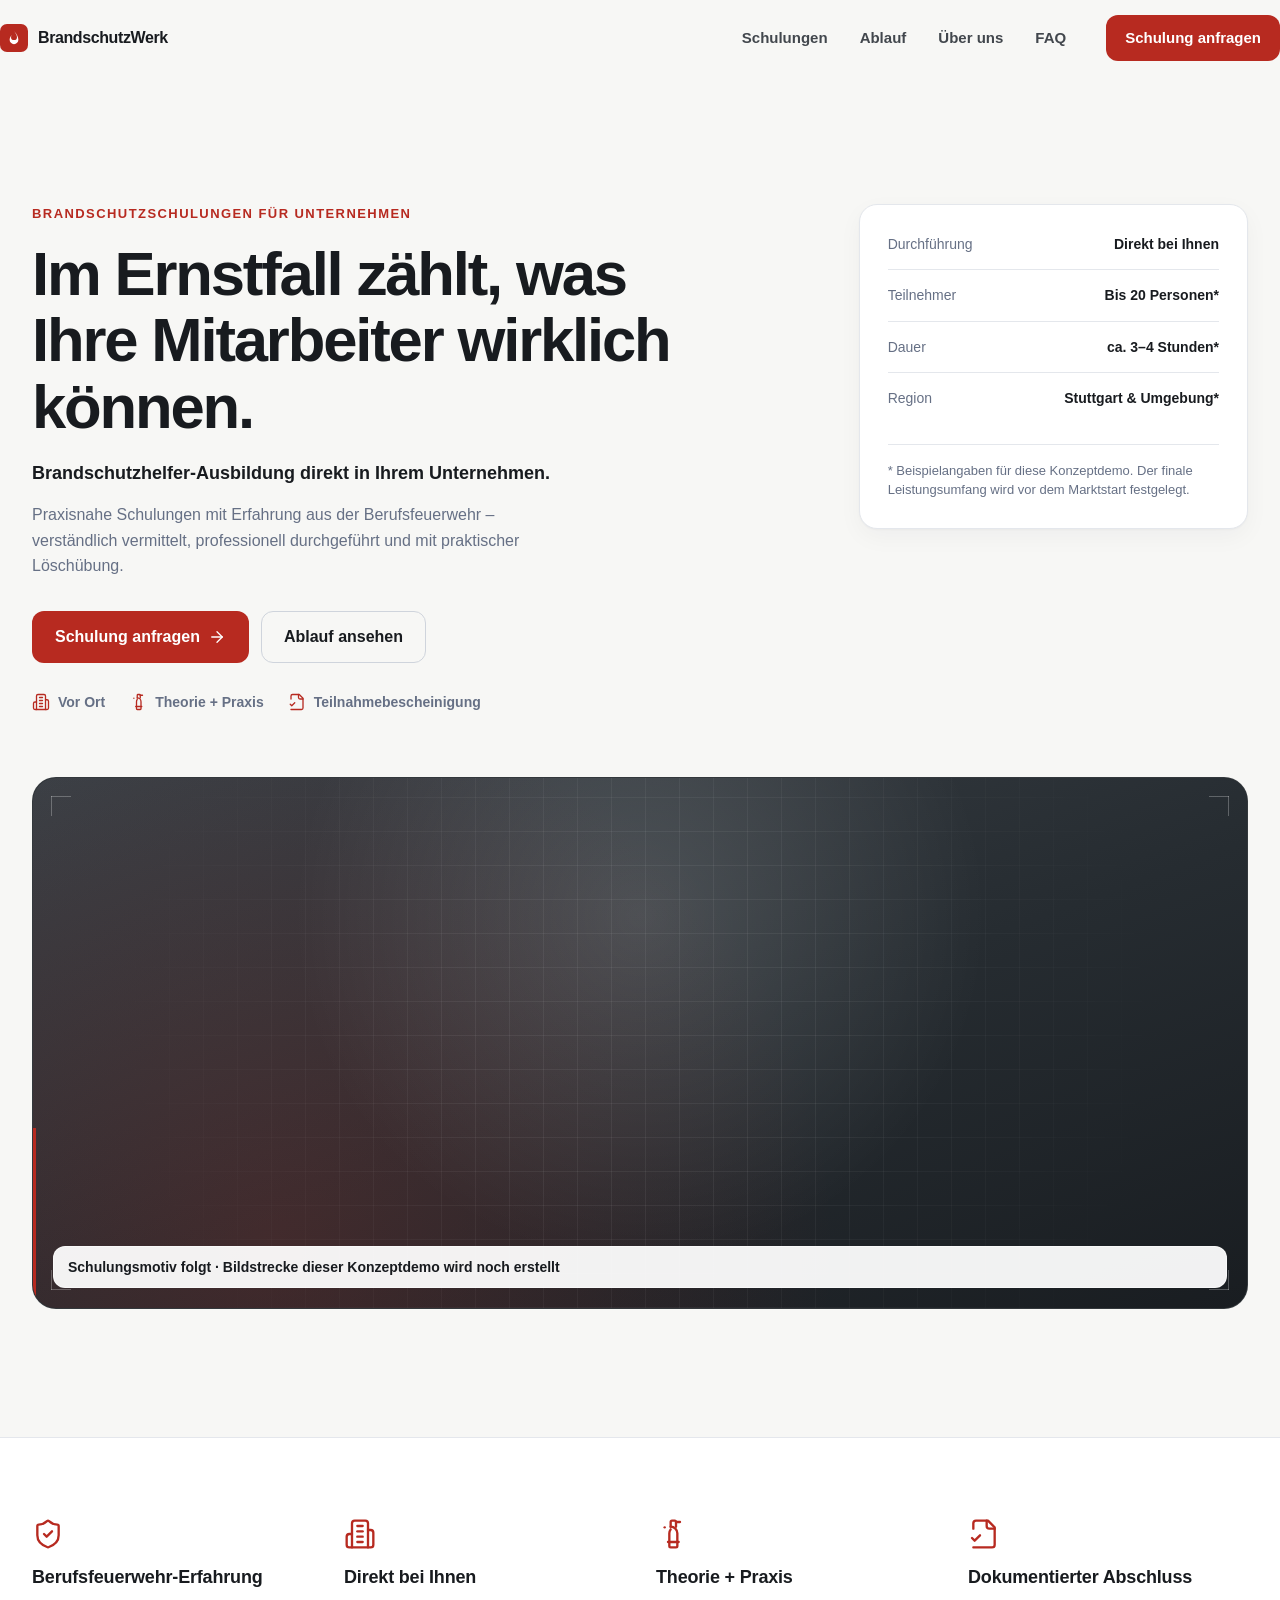
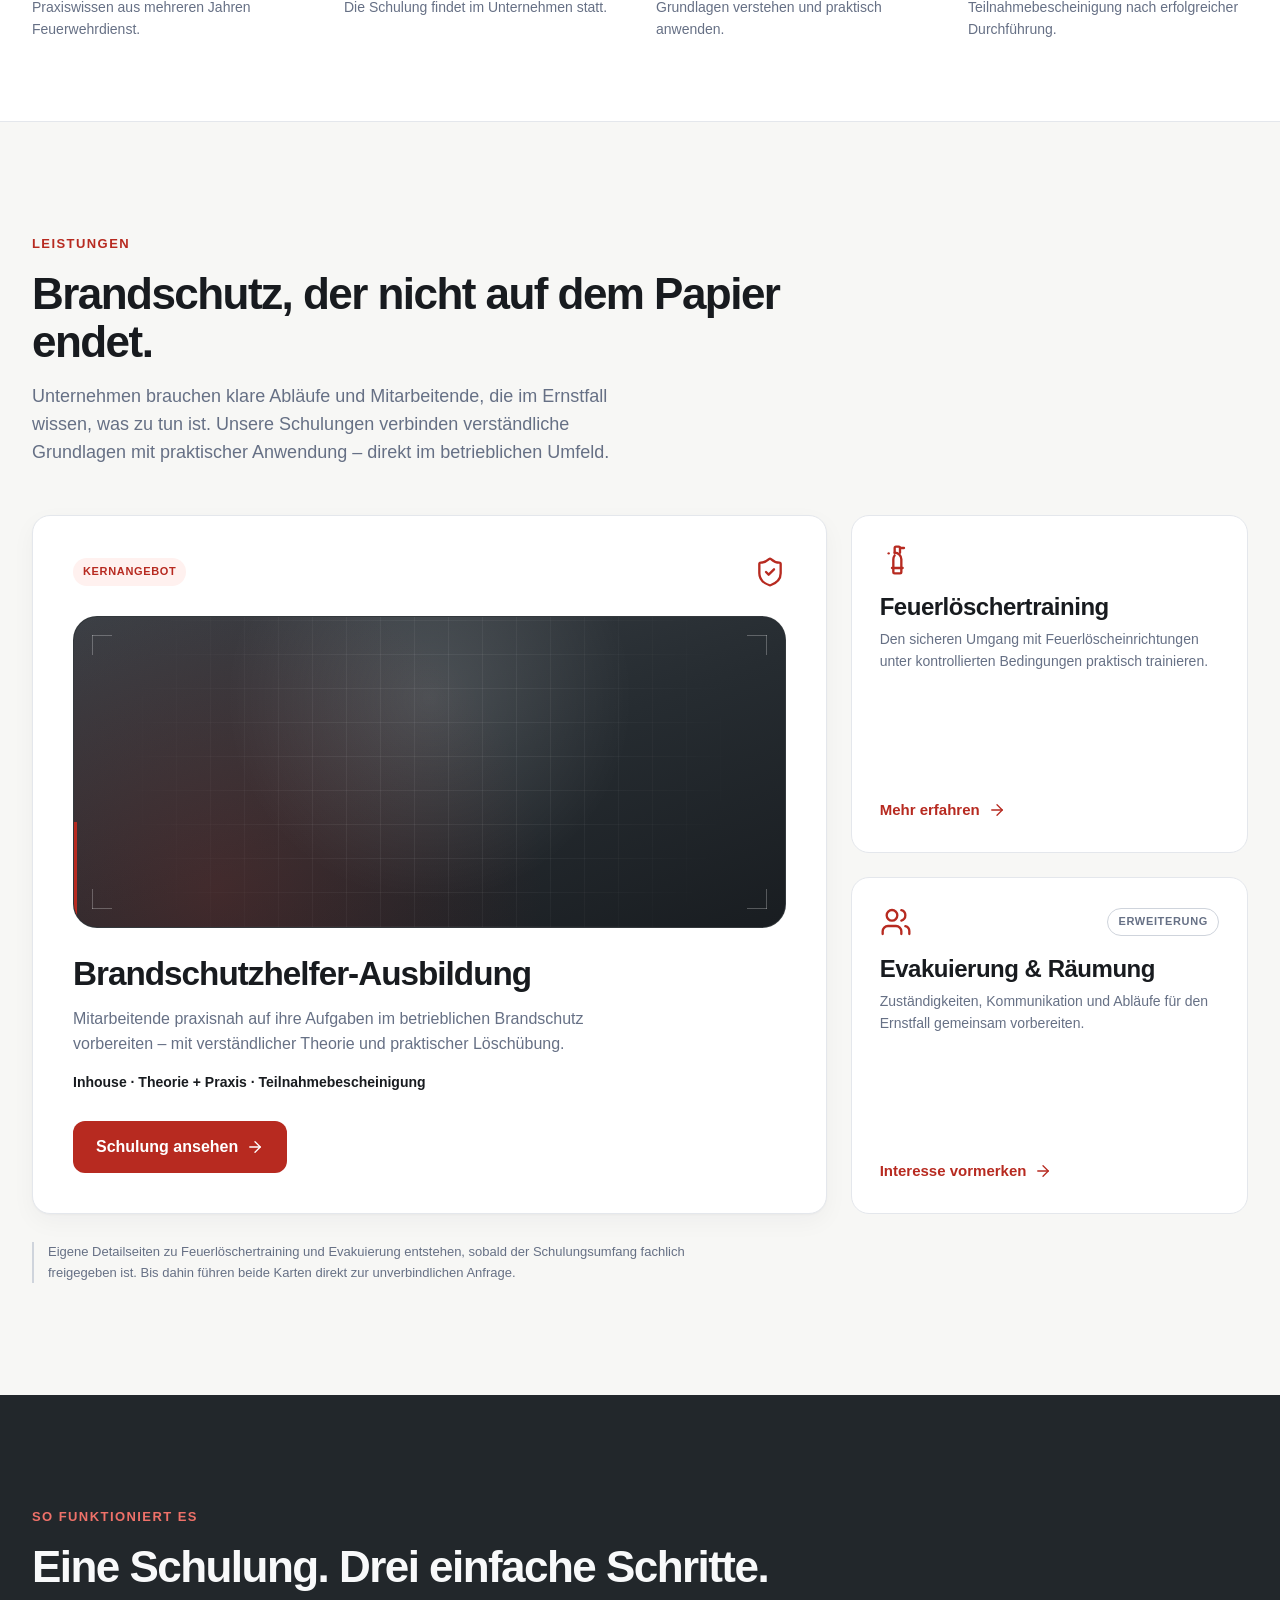
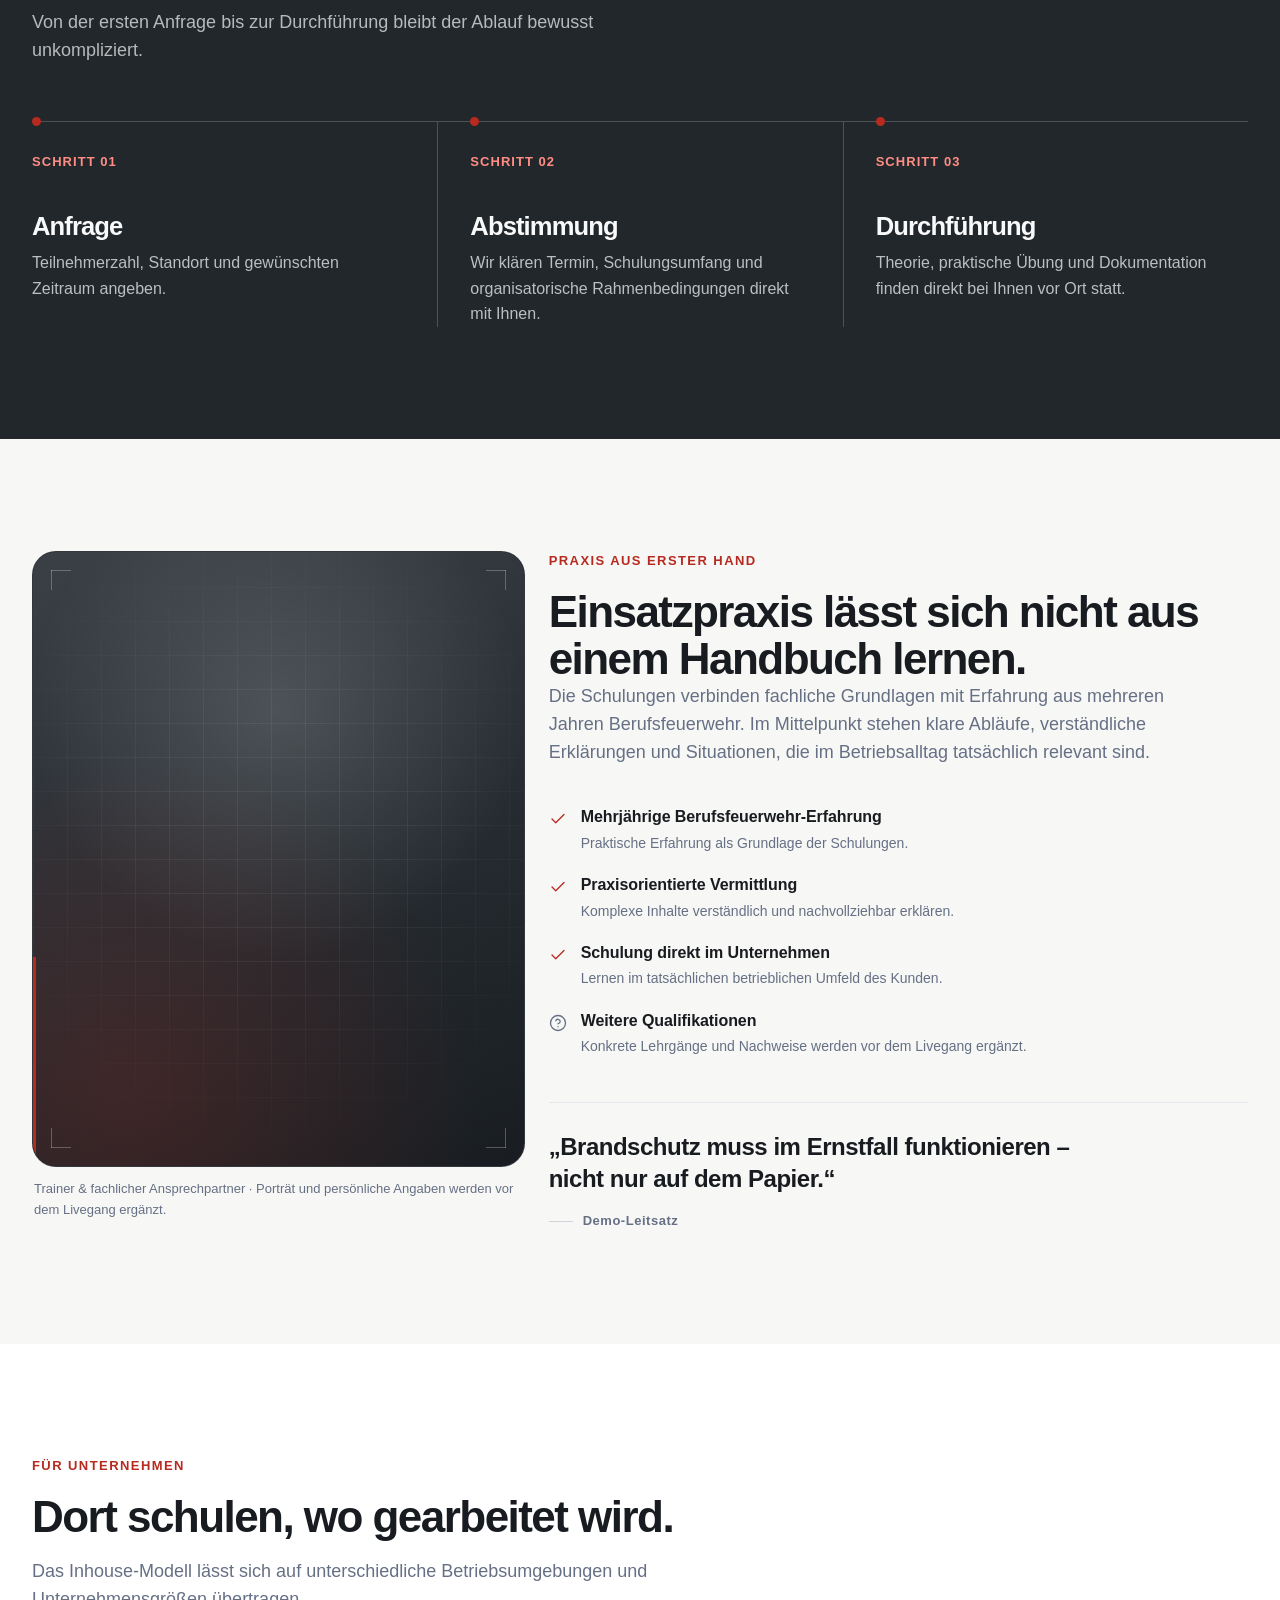
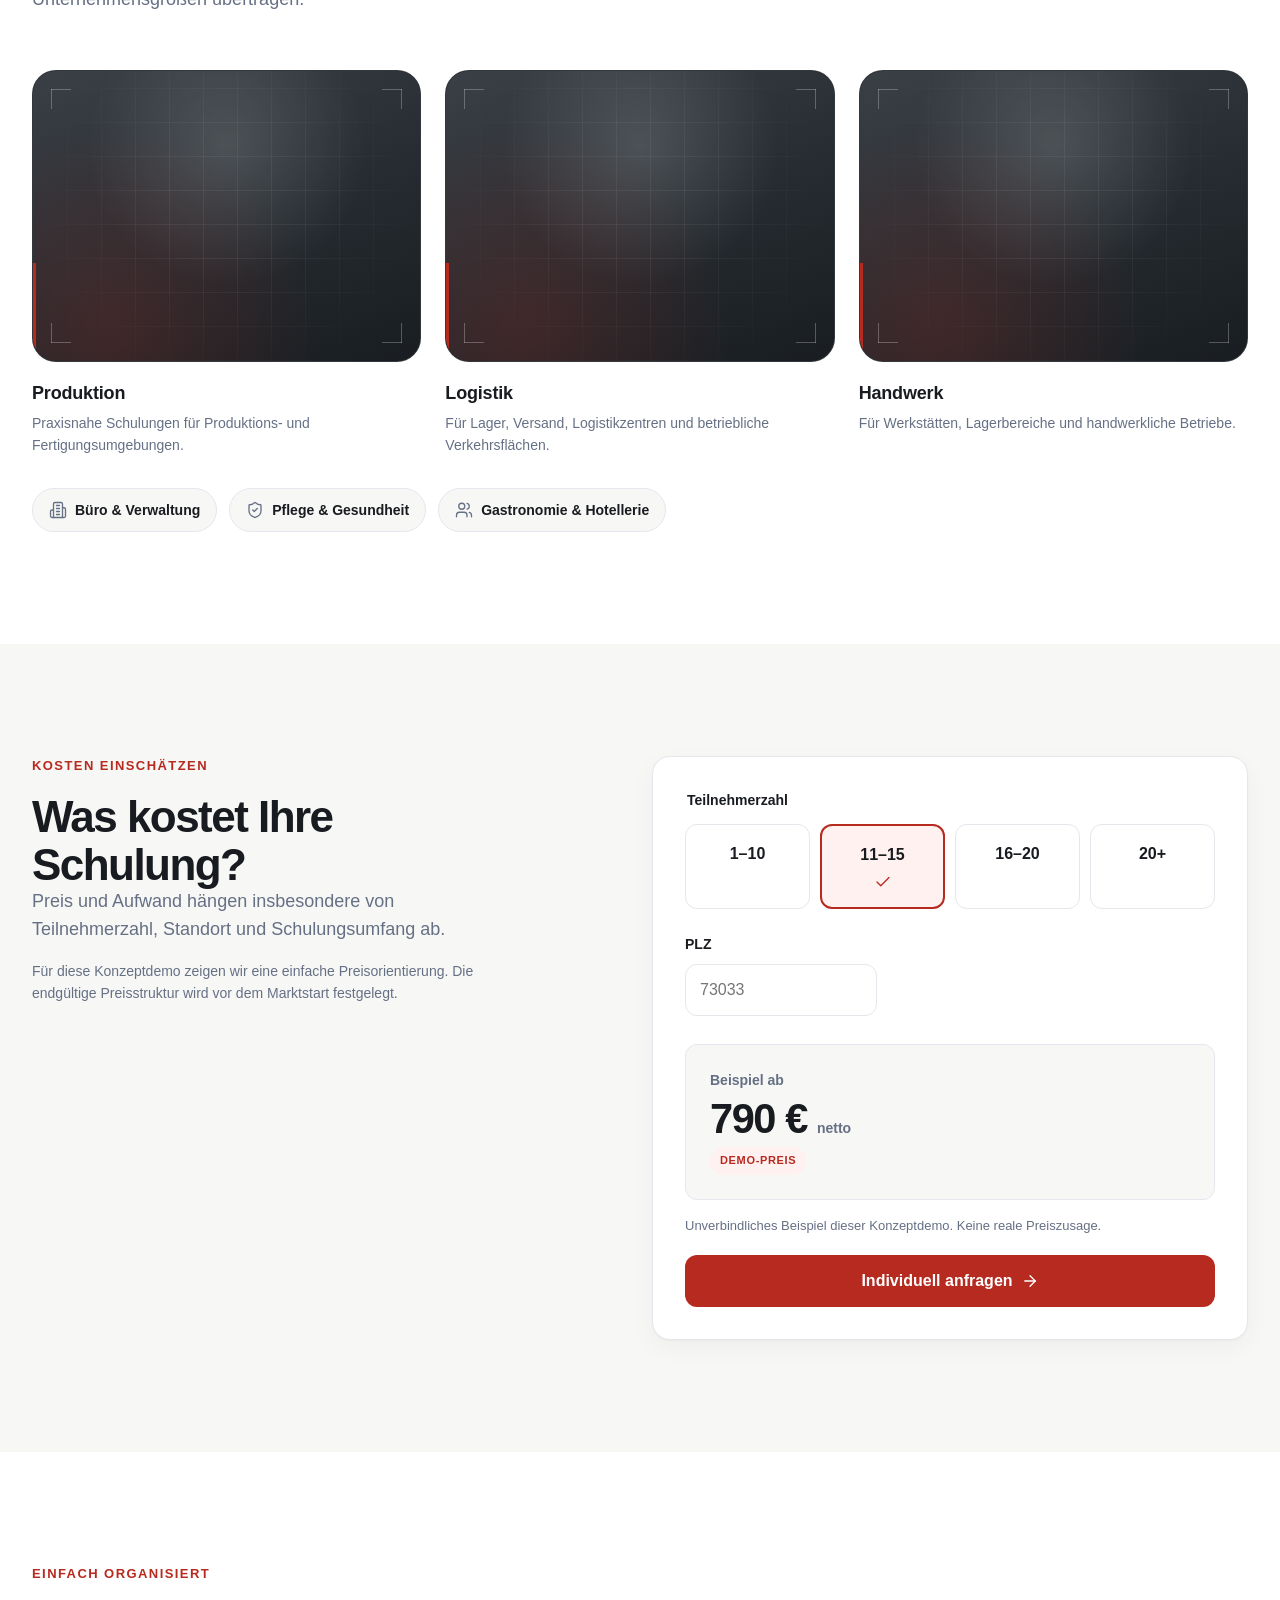
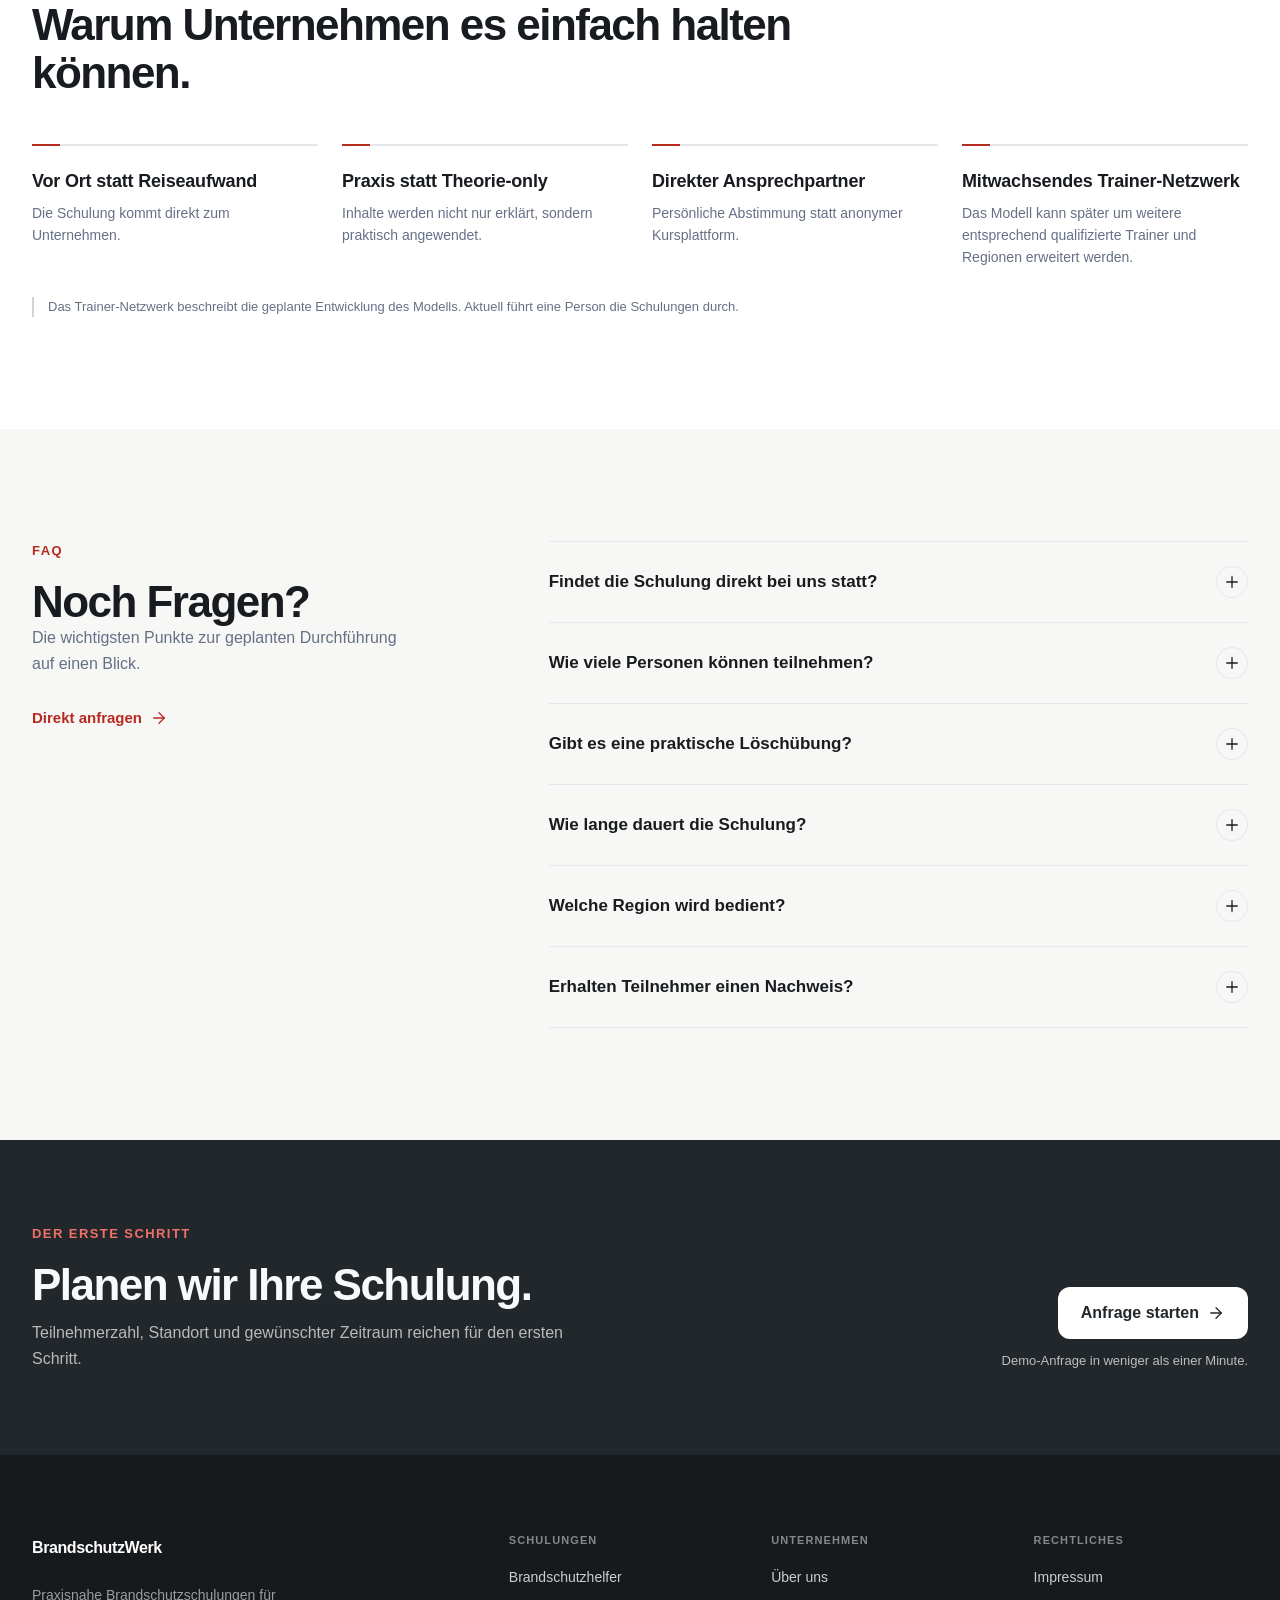
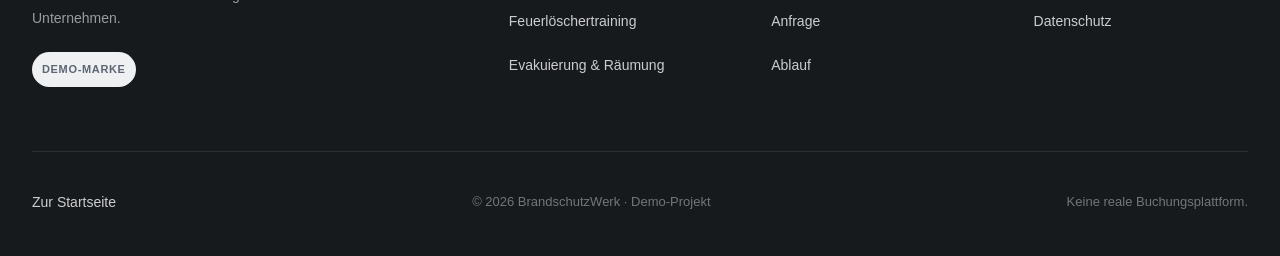
==== index.html @ 1ae9d1f4 "publish BrandschutzWerk demo preview (generated artefact)" ====
<!doctype html>
<html lang="de">
<head>
  <meta charset="utf-8">
  <meta name="viewport" content="width=device-width, initial-scale=1">
  <meta name="robots" content="noindex,nofollow">
  <title>BrandschutzWerk | Brandschutzschulungen für Unternehmen</title>
  <meta name="description" content="Praxisnahe Brandschutzhelfer-Ausbildung und Feuerlöschertraining direkt in Ihrem Unternehmen. Verständlich vermittelt, praktisch durchgeführt und unkompliziert angefragt.">
  <link rel="canonical" href="./">
  <meta property="og:title" content="BrandschutzWerk | Brandschutzschulungen für Unternehmen">
  <meta property="og:description" content="Praxisnahe Brandschutzhelfer-Ausbildung und Feuerlöschertraining direkt in Ihrem Unternehmen. Verständlich vermittelt, praktisch durchgeführt und unkompliziert angefragt.">
  <meta property="og:type" content="website">
  <meta property="og:locale" content="de_DE">
  <link rel="icon" href="./assets/brand/favicon.svg" type="image/svg+xml">
  <link rel="stylesheet" href="./css/foundation/tokens.css">
  <link rel="stylesheet" href="./css/foundation/reset.css">
  <link rel="stylesheet" href="./css/foundation/typography.css">
  <link rel="stylesheet" href="./css/foundation/layout.css">
  <link rel="stylesheet" href="./css/foundation/utilities.css">
  <link rel="stylesheet" href="./css/foundation/motion.css">
  <link rel="stylesheet" href="./css/components/icon.css">
  <link rel="stylesheet" href="./css/components/button.css">
  <link rel="stylesheet" href="./css/components/header.css">
  <link rel="stylesheet" href="./css/components/footer.css">
  <link rel="stylesheet" href="./css/components/badge.css">
  <link rel="stylesheet" href="./css/components/accordion.css">
  <link rel="stylesheet" href="./css/components/asset-frame.css">
  <link rel="stylesheet" href="./css/components/status-note.css">
  <link rel="stylesheet" href="./css/components/form-field.css">
  <link rel="stylesheet" href="./css/components/mobile-sticky-cta.css">
  <link rel="stylesheet" href="./css/components/demo-mode.css">
  <link rel="stylesheet" href="./css/patterns/section-heading.css">
  <link rel="stylesheet" href="./css/patterns/split-layout.css">
  <link rel="stylesheet" href="./css/patterns/micro-trust.css">
  <link rel="stylesheet" href="./css/patterns/timeline.css">
  <link rel="stylesheet" href="./css/patterns/final-cta.css">
  <link rel="stylesheet" href="./css/pages/home.css">
</head>
<body class="page-shell" data-page="PAGE_HOME">
<svg xmlns="http://www.w3.org/2000/svg" style="display:none" aria-hidden="true">
<symbol id="icon-arrow-right" viewBox="0 0 24 24"><path d="M5 12h14"/><path d="m12 5 7 7-7 7"/></symbol>
<symbol id="icon-check" viewBox="0 0 24 24"><path d="M20 6 9 17l-5-5"/></symbol>
<symbol id="icon-lock" viewBox="0 0 24 24"><rect width="18" height="11" x="3" y="11" rx="2"/><path d="M7 11V7a5 5 0 0 1 10 0v4"/></symbol>
<symbol id="icon-shield-check" viewBox="0 0 24 24"><path d="M20 13c0 5-3.5 7.5-7.66 8.95a1 1 0 0 1-.67-.01C7.5 20.5 4 18 4 13V6a1 1 0 0 1 1-1c2 0 4.5-1.2 6.24-2.72a1.17 1.17 0 0 1 1.52 0C14.51 3.81 17 5 19 5a1 1 0 0 1 1 1z"/><path d="m9 12 2 2 4-4"/></symbol>
<symbol id="icon-building-2" viewBox="0 0 24 24"><path d="M6 22V4a2 2 0 0 1 2-2h8a2 2 0 0 1 2 2v18Z"/><path d="M6 12H4a2 2 0 0 0-2 2v6a2 2 0 0 0 2 2h2"/><path d="M18 9h2a2 2 0 0 1 2 2v9a2 2 0 0 1-2 2h-2"/><path d="M10 6h4"/><path d="M10 10h4"/><path d="M10 14h4"/><path d="M10 18h4"/></symbol>
<symbol id="icon-users" viewBox="0 0 24 24"><path d="M16 21v-2a4 4 0 0 0-4-4H6a4 4 0 0 0-4 4v2"/><circle cx="9" cy="7" r="4"/><path d="M22 21v-2a4 4 0 0 0-3-3.87"/><path d="M16 3.13a4 4 0 0 1 0 7.75"/></symbol>
<symbol id="icon-file-check-2" viewBox="0 0 24 24"><path d="M4 22h14a2 2 0 0 0 2-2V7l-5-5H6a2 2 0 0 0-2 2v4"/><path d="M14 2v4a2 2 0 0 0 2 2h4"/><path d="m3 15 2 2 4-4"/></symbol>
<symbol id="icon-calendar" viewBox="0 0 24 24"><path d="M8 2v4"/><path d="M16 2v4"/><rect width="18" height="18" x="3" y="4" rx="2"/><path d="M3 10h18"/></symbol>
<symbol id="icon-map-pin" viewBox="0 0 24 24"><path d="M20 10c0 6-8 12-8 12s-8-6-8-12a8 8 0 0 1 16 0"/><circle cx="12" cy="10" r="3"/></symbol>
<symbol id="icon-circle-help" viewBox="0 0 24 24"><circle cx="12" cy="12" r="10"/><path d="M9.09 9a3 3 0 0 1 5.83 1c0 2-3 3-3 3"/><path d="M12 17h.01"/></symbol>
<symbol id="icon-fire-extinguisher" viewBox="0 0 24 24"><path d="M15 6.5V3a1 1 0 0 0-1-1h-2a1 1 0 0 0-1 1v3.5"/><path d="M9 18h8"/><path d="M18 3h-3"/><path d="M11 6.5a5 5 0 0 1 5 5V21a1 1 0 0 1-1 1h-4a1 1 0 0 1-1-1v-9.5a5 5 0 0 1 1-3"/><path d="M6.5 7h.01"/></symbol>
<symbol id="icon-plus" viewBox="0 0 24 24"><path d="M5 12h14"/><path d="M12 5v14"/></symbol>
</svg>
  <a class="skip-link" href="#main-content">Direkt zum Inhalt</a>

  <header class="site-header" data-component="SiteHeader" data-section-id="HOME_00_HEADER">
    <div class="container site-header__inner">
      <a class="site-header__brand" href="./" aria-label="BrandschutzWerk Startseite" aria-current="page">
        <img src="./assets/brand/brand-mark.svg" alt="" width="28" height="28">
        <span data-demo="brand-name">BrandschutzWerk</span>
      </a>
      <nav class="site-header__nav" aria-label="Hauptnavigation">
        <ul class="site-header__links">
          <li><a href="./brandschutzhelfer/">Schulungen</a></li>
          <li><a href="#ablauf">Ablauf</a></li>
          <li><a href="./ueber-uns/">Über uns</a></li>
          <li><a href="#faq">FAQ</a></li>
        </ul>
        <a class="btn btn--primary site-header__cta" href="./anfrage/">Schulung anfragen</a>
      </nav>
      <button class="menu-toggle" type="button" aria-expanded="false" aria-controls="mobile-nav" aria-label="Menü öffnen" data-menu-toggle>
        <svg class="icon" aria-hidden="true"><use href="#icon-plus"></use></svg>
      </button>
    </div>
  </header>

  <nav class="mobile-navigation" id="mobile-nav" aria-label="Mobile Navigation" aria-hidden="true" data-component="MobileNavigation">
    <div class="container mobile-navigation__inner">
    <a href="./brandschutzhelfer/">Schulungen<svg class="icon icon--sm" aria-hidden="true"><use href="#icon-arrow-right"></use></svg></a>
    <a href="#ablauf">Ablauf<svg class="icon icon--sm" aria-hidden="true"><use href="#icon-arrow-right"></use></svg></a>
    <a href="./ueber-uns/">Über uns<svg class="icon icon--sm" aria-hidden="true"><use href="#icon-arrow-right"></use></svg></a>
    <a href="#faq">FAQ<svg class="icon icon--sm" aria-hidden="true"><use href="#icon-arrow-right"></use></svg></a>
      <a class="btn btn--primary mobile-navigation__cta" href="./anfrage/">Schulung anfragen</a>
    </div>
  </nav>

  <main id="main-content">

    <!-- HOME_01_HERO -->
    <section class="section section--large surface-editorial home-hero" data-section-id="HOME_01_HERO" data-component="HomeHero">
      <div class="container">
        <div class="grid-12 home-hero__grid">
          <div class="home-hero__copy reveal">
            <p class="eyebrow">BRANDSCHUTZSCHULUNGEN FÜR UNTERNEHMEN</p>
            <h1>Im Ernstfall zählt, was Ihre Mitarbeiter wirklich können.</h1>
            <p class="lead home-hero__supporting">Brandschutzhelfer-Ausbildung direkt in Ihrem Unternehmen.</p>
            <p class="home-hero__body" data-status="FACHLICHE_FREIGABE_REQUIRED">Praxisnahe Schulungen mit Erfahrung aus der Berufsfeuerwehr – verständlich vermittelt, professionell durchgeführt und mit praktischer Löschübung.</p>
            <div class="home-hero__actions">
              <a class="btn btn--primary" href="./anfrage/">Schulung anfragen<svg class="icon btn__arrow" aria-hidden="true"><use href="#icon-arrow-right"></use></svg></a>
              <a class="btn btn--secondary" href="#ablauf">Ablauf ansehen</a>
            </div>
            <ul class="micro-trust">
              <li><svg class="icon icon--sm" aria-hidden="true"><use href="#icon-building-2"></use></svg>Vor Ort</li>
              <li><svg class="icon icon--sm" aria-hidden="true"><use href="#icon-fire-extinguisher"></use></svg>Theorie + Praxis</li>
              <li data-status="FACHLICHE_FREIGABE_REQUIRED"><svg class="icon icon--sm" aria-hidden="true"><use href="#icon-file-check-2"></use></svg>Teilnahmebescheinigung</li>
            </ul>
          </div>

          <aside class="home-fact-panel reveal" data-delay="1" data-component="HeroFactPanel" aria-labelledby="fact-panel-title">
            <h2 class="sr-only" id="fact-panel-title">Eckdaten der Demo-Schulung</h2>
            <dl class="home-fact-panel__list">
              <div class="home-fact-panel__row" data-status="CONFIRMED">
                <dt>Durchführung</dt>
                <dd>Direkt bei Ihnen</dd>
              </div>
              <div class="home-fact-panel__row" data-demo="participant-limit" data-status="DEMO_DATA">
                <dt>Teilnehmer</dt>
                <dd>Bis 20 Personen*</dd>
              </div>
              <div class="home-fact-panel__row" data-demo="training-duration" data-status="DEMO_DATA">
                <dt>Dauer</dt>
                <dd>ca. 3–4 Stunden*</dd>
              </div>
              <div class="home-fact-panel__row" data-demo="service-region" data-status="DEMO_DATA">
                <dt>Region</dt>
                <dd>Stuttgart &amp; Umgebung*</dd>
              </div>
            </dl>
            <p class="home-fact-panel__footnote">* Beispielangaben für diese Konzeptdemo. Der finale Leistungsumfang wird vor dem Marktstart festgelegt.</p>
          </aside>
        </div>

        <figure class="asset-frame asset-frame--16x7 home-hero__media reveal-image" data-delay="2" data-component="HeroImage" data-asset-id="ASSET_PHOTO_01_HERO_TRAINING" data-status="ASSET_PENDING">
          <div class="asset-frame__stage">
            <div class="asset-placeholder" role="img" aria-label="Bildfläche für eine Brandschutzhelfer-Schulung im Unternehmen. Das Bild wird für diese Konzeptdemo noch erstellt.">
              <span class="asset-placeholder__glow"></span>
              <span class="asset-placeholder__grid"></span>
              <span class="asset-placeholder__frame"></span>
              <span class="asset-placeholder__rail"></span>
            </div>
            <p class="asset-frame__label">Schulungsmotiv folgt · Bildstrecke dieser Konzeptdemo wird noch erstellt</p>
          </div>
        </figure>
      </div>
    </section>

    <!-- HOME_02_CREDIBILITY_STRIP -->
    <section class="section section--compact surface-functional home-credibility" data-section-id="HOME_02_CREDIBILITY_STRIP" data-component="CredibilityStrip" aria-labelledby="credibility-title">
      <div class="container">
        <h2 class="sr-only" id="credibility-title">Worauf die Schulungen aufbauen</h2>
        <ul class="home-credibility__grid">
          <li class="home-credibility__item reveal" data-component="CredibilityItem" data-credibility-id="CREDIBILITY_FIRE_SERVICE">
            <svg class="icon icon--feature" aria-hidden="true"><use href="#icon-shield-check"></use></svg>
            <h3>Berufsfeuerwehr-Erfahrung</h3>
            <p>Praxiswissen aus mehreren Jahren Feuerwehrdienst.</p>
          </li>
          <li class="home-credibility__item reveal" data-delay="1" data-component="CredibilityItem" data-credibility-id="CREDIBILITY_INHOUSE">
            <svg class="icon icon--feature" aria-hidden="true"><use href="#icon-building-2"></use></svg>
            <h3>Direkt bei Ihnen</h3>
            <p>Die Schulung findet im Unternehmen statt.</p>
          </li>
          <li class="home-credibility__item reveal" data-delay="2" data-component="CredibilityItem" data-credibility-id="CREDIBILITY_PRACTICAL">
            <svg class="icon icon--feature" aria-hidden="true"><use href="#icon-fire-extinguisher"></use></svg>
            <h3>Theorie + Praxis</h3>
            <p>Grundlagen verstehen und praktisch anwenden.</p>
          </li>
          <li class="home-credibility__item reveal" data-delay="3" data-component="CredibilityItem" data-credibility-id="CREDIBILITY_DOCUMENTATION" data-status="FACHLICHE_FREIGABE_REQUIRED">
            <svg class="icon icon--feature" aria-hidden="true"><use href="#icon-file-check-2"></use></svg>
            <h3>Dokumentierter Abschluss</h3>
            <p>Teilnahmebescheinigung nach erfolgreicher Durchführung.</p>
          </li>
        </ul>
      </div>
    </section>

    <!-- HOME_03_SERVICE_INTRO -->
    <section class="section surface-editorial home-service-intro" id="leistungen" data-section-id="HOME_03_SERVICE_INTRO" data-component="ServiceIntro">
      <div class="container">
        <div class="section-heading reveal">
          <p class="eyebrow">LEISTUNGEN</p>
          <h2>Brandschutz, der nicht auf dem Papier endet.</h2>
          <p class="lead">Unternehmen brauchen klare Abläufe und Mitarbeitende, die im Ernstfall wissen, was zu tun ist. Unsere Schulungen verbinden verständliche Grundlagen mit praktischer Anwendung – direkt im betrieblichen Umfeld.</p>
        </div>
      </div>
    </section>

    <!-- HOME_04_SERVICE_BENTO -->
    <section class="surface-editorial home-bento" data-section-id="HOME_04_SERVICE_BENTO" data-component="ServiceBento" aria-labelledby="bento-title">
      <div class="container">
        <h2 class="sr-only" id="bento-title">Leistungen im Überblick</h2>
        <div class="home-bento__grid">

          <article class="home-bento__primary reveal" data-component="ServiceCard" data-service-id="brandschutzhelfer" data-status="FACHLICHE_FREIGABE_REQUIRED">
            <div class="home-bento__primary-head">
              <span class="badge">KERNANGEBOT</span>
              <svg class="icon icon--feature" aria-hidden="true"><use href="#icon-shield-check"></use></svg>
            </div>
            <figure class="asset-frame asset-frame--16x7 home-bento__media reveal-image" data-asset-id="ASSET_PHOTO_03_EXTINGUISHER_DETAIL" data-status="ASSET_PENDING">
              <div class="asset-frame__stage">
                <div class="asset-placeholder" role="img" aria-label="Bildfläche für eine Feuerlöscher-Detailaufnahme. Das Bild wird für diese Konzeptdemo noch erstellt.">
                  <span class="asset-placeholder__glow"></span>
                  <span class="asset-placeholder__grid"></span>
                  <span class="asset-placeholder__frame"></span>
                  <span class="asset-placeholder__rail"></span>
                </div>
              </div>
            </figure>
            <h3>Brandschutzhelfer-Ausbildung</h3>
            <p>Mitarbeitende praxisnah auf ihre Aufgaben im betrieblichen Brandschutz vorbereiten – mit verständlicher Theorie und praktischer Löschübung.</p>
            <p class="home-bento__meta">Inhouse · Theorie + Praxis · Teilnahmebescheinigung</p>
            <a class="btn btn--primary home-bento__cta" href="./brandschutzhelfer/">Schulung ansehen<svg class="icon btn__arrow" aria-hidden="true"><use href="#icon-arrow-right"></use></svg></a>
          </article>

          <div class="home-bento__secondary">
            <article class="home-bento__card reveal" data-delay="1" data-component="ServiceCard" data-service-id="extinguisher" data-status="FACHLICHE_FREIGABE_REQUIRED">
              <svg class="icon icon--feature" aria-hidden="true"><use href="#icon-fire-extinguisher"></use></svg>
              <h3>Feuerlöschertraining</h3>
              <p>Den sicheren Umgang mit Feuerlöscheinrichtungen unter kontrollierten Bedingungen praktisch trainieren.</p>
              <a class="link-cta" href="./anfrage/">Mehr erfahren<svg class="icon btn__arrow" aria-hidden="true"><use href="#icon-arrow-right"></use></svg></a>
            </article>

            <article class="home-bento__card reveal" data-delay="2" data-component="ServiceCard" data-service-id="evacuation" data-status="FACHLICHE_FREIGABE_REQUIRED">
              <div class="home-bento__card-head">
                <svg class="icon icon--feature" aria-hidden="true"><use href="#icon-users"></use></svg>
                <span class="badge badge--outline">ERWEITERUNG</span>
              </div>
              <h3>Evakuierung &amp; Räumung</h3>
              <p>Zuständigkeiten, Kommunikation und Abläufe für den Ernstfall gemeinsam vorbereiten.</p>
              <a class="link-cta" href="./anfrage/">Interesse vormerken<svg class="icon btn__arrow" aria-hidden="true"><use href="#icon-arrow-right"></use></svg></a>
            </article>
          </div>

        </div>
        <p class="status-note">Eigene Detailseiten zu Feuerlöschertraining und Evakuierung entstehen, sobald der Schulungsumfang fachlich freigegeben ist. Bis dahin führen beide Karten direkt zur unverbindlichen Anfrage.</p>
      </div>
    </section>

    <!-- HOME_05_PROCESS -->
    <section class="section surface-authority home-process" id="ablauf" data-section-id="HOME_05_PROCESS" data-component="ProcessTimeline">
      <div class="container">
        <div class="section-heading section-heading--light reveal">
          <p class="eyebrow">SO FUNKTIONIERT ES</p>
          <h2>Eine Schulung. Drei einfache Schritte.</h2>
          <p class="lead">Von der ersten Anfrage bis zur Durchführung bleibt der Ablauf bewusst unkompliziert.</p>
        </div>
        <ol class="timeline">
          <li class="timeline__step reveal" data-component="ProcessStep" data-process-id="PROCESS_01">
            <span class="timeline__number">SCHRITT 01</span>
            <h3>Anfrage</h3>
            <p>Teilnehmerzahl, Standort und gewünschten Zeitraum angeben.</p>
          </li>
          <li class="timeline__step reveal" data-delay="1" data-component="ProcessStep" data-process-id="PROCESS_02">
            <span class="timeline__number">SCHRITT 02</span>
            <h3>Abstimmung</h3>
            <p>Wir klären Termin, Schulungsumfang und organisatorische Rahmenbedingungen direkt mit Ihnen.</p>
          </li>
          <li class="timeline__step reveal" data-delay="2" data-component="ProcessStep" data-process-id="PROCESS_03" data-status="FACHLICHE_FREIGABE_REQUIRED">
            <span class="timeline__number">SCHRITT 03</span>
            <h3>Durchführung</h3>
            <p>Theorie, praktische Übung und Dokumentation finden direkt bei Ihnen vor Ort statt.</p>
          </li>
        </ol>
      </div>
    </section>

    <!-- HOME_06_TRAINER_AUTHORITY -->
    <section class="section surface-editorial home-trainer" data-section-id="HOME_06_TRAINER_AUTHORITY" data-component="TrainerAuthority">
      <div class="container">
        <div class="grid-12 home-trainer__grid">

          <div class="home-trainer__media reveal-image">
            <figure class="asset-frame asset-frame--4x5" data-asset-id="ASSET_PHOTO_02_TRAINER_PORTRAIT" data-status="ASSET_PENDING">
              <div class="asset-frame__stage">
                <div class="asset-placeholder" role="img" aria-label="Bildfläche für das Porträt des Trainers. Das Bild wird für diese Konzeptdemo noch erstellt.">
                  <span class="asset-placeholder__glow"></span>
                  <span class="asset-placeholder__grid"></span>
                  <span class="asset-placeholder__frame"></span>
                  <span class="asset-placeholder__rail"></span>
                </div>
              </div>
              <figcaption class="asset-frame__caption" data-status="REAL_DATA_REQUIRED">Trainer &amp; fachlicher Ansprechpartner · Porträt und persönliche Angaben werden vor dem Livegang ergänzt.</figcaption>
            </figure>
          </div>

          <div class="home-trainer__copy reveal">
            <p class="eyebrow">PRAXIS AUS ERSTER HAND</p>
            <h2>Einsatzpraxis lässt sich nicht aus einem Handbuch lernen.</h2>
            <p class="lead">Die Schulungen verbinden fachliche Grundlagen mit Erfahrung aus mehreren Jahren Berufsfeuerwehr. Im Mittelpunkt stehen klare Abläufe, verständliche Erklärungen und Situationen, die im Betriebsalltag tatsächlich relevant sind.</p>

            <ul class="home-qualifications">
              <li data-qualification-id="QUAL_01">
                <svg class="icon icon--sm" aria-hidden="true"><use href="#icon-check"></use></svg>
                <div>
                  <h3>Mehrjährige Berufsfeuerwehr-Erfahrung</h3>
                  <p>Praktische Erfahrung als Grundlage der Schulungen.</p>
                </div>
              </li>
              <li data-qualification-id="QUAL_02">
                <svg class="icon icon--sm" aria-hidden="true"><use href="#icon-check"></use></svg>
                <div>
                  <h3>Praxisorientierte Vermittlung</h3>
                  <p>Komplexe Inhalte verständlich und nachvollziehbar erklären.</p>
                </div>
              </li>
              <li data-qualification-id="QUAL_03">
                <svg class="icon icon--sm" aria-hidden="true"><use href="#icon-check"></use></svg>
                <div>
                  <h3>Schulung direkt im Unternehmen</h3>
                  <p>Lernen im tatsächlichen betrieblichen Umfeld des Kunden.</p>
                </div>
              </li>
              <li data-qualification-id="QUAL_04" data-status="REAL_DATA_REQUIRED">
                <svg class="icon icon--sm" aria-hidden="true"><use href="#icon-circle-help"></use></svg>
                <div>
                  <h3>Weitere Qualifikationen</h3>
                  <p>Konkrete Lehrgänge und Nachweise werden vor dem Livegang ergänzt.</p>
                </div>
              </li>
            </ul>

            <figure class="home-quote">
              <blockquote>„Brandschutz muss im Ernstfall funktionieren – nicht nur auf dem Papier.“</blockquote>
              <figcaption><span class="home-quote__label">Demo-Leitsatz</span></figcaption>
            </figure>
          </div>

        </div>
      </div>
    </section>

    <!-- HOME_07_INDUSTRIES -->
    <section class="section surface-functional home-industries" data-section-id="HOME_07_INDUSTRIES" data-component="IndustryGrid">
      <div class="container">
        <div class="section-heading reveal">
          <p class="eyebrow">FÜR UNTERNEHMEN</p>
          <h2>Dort schulen, wo gearbeitet wird.</h2>
          <p class="lead">Das Inhouse-Modell lässt sich auf unterschiedliche Betriebsumgebungen und Unternehmensgrößen übertragen.</p>
        </div>

        <ul class="home-industries__featured">
          <li class="home-industry-card reveal" data-industry-id="production">
            <figure class="asset-frame asset-frame--4x3" data-asset-id="ASSET_PHOTO_05_PRODUCTION" data-status="ASSET_PENDING">
              <div class="asset-frame__stage">
                <div class="asset-placeholder" role="img" aria-label="Bildfläche für eine Produktionsumgebung. Das Bild wird für diese Konzeptdemo noch erstellt.">
                  <span class="asset-placeholder__glow"></span>
                  <span class="asset-placeholder__grid"></span>
                  <span class="asset-placeholder__frame"></span>
                  <span class="asset-placeholder__rail"></span>
                </div>
              </div>
            </figure>
            <h3>Produktion</h3>
            <p>Praxisnahe Schulungen für Produktions- und Fertigungsumgebungen.</p>
          </li>
          <li class="home-industry-card reveal" data-delay="1" data-industry-id="logistics">
            <figure class="asset-frame asset-frame--4x3" data-asset-id="ASSET_PHOTO_06_LOGISTICS" data-status="ASSET_PENDING">
              <div class="asset-frame__stage">
                <div class="asset-placeholder" role="img" aria-label="Bildfläche für eine Logistikumgebung. Das Bild wird für diese Konzeptdemo noch erstellt.">
                  <span class="asset-placeholder__glow"></span>
                  <span class="asset-placeholder__grid"></span>
                  <span class="asset-placeholder__frame"></span>
                  <span class="asset-placeholder__rail"></span>
                </div>
              </div>
            </figure>
            <h3>Logistik</h3>
            <p>Für Lager, Versand, Logistikzentren und betriebliche Verkehrsflächen.</p>
          </li>
          <li class="home-industry-card reveal" data-delay="2" data-industry-id="craft">
            <figure class="asset-frame asset-frame--4x3" data-asset-id="ASSET_PHOTO_07_CRAFT" data-status="ASSET_PENDING">
              <div class="asset-frame__stage">
                <div class="asset-placeholder" role="img" aria-label="Bildfläche für einen handwerklichen Betrieb. Das Bild wird für diese Konzeptdemo noch erstellt.">
                  <span class="asset-placeholder__glow"></span>
                  <span class="asset-placeholder__grid"></span>
                  <span class="asset-placeholder__frame"></span>
                  <span class="asset-placeholder__rail"></span>
                </div>
              </div>
            </figure>
            <h3>Handwerk</h3>
            <p>Für Werkstätten, Lagerbereiche und handwerkliche Betriebe.</p>
          </li>
        </ul>

        <ul class="home-industries__compact reveal" data-delay="3">
          <li data-industry-id="office"><svg class="icon icon--sm" aria-hidden="true"><use href="#icon-building-2"></use></svg>Büro &amp; Verwaltung</li>
          <li data-industry-id="health"><svg class="icon icon--sm" aria-hidden="true"><use href="#icon-shield-check"></use></svg>Pflege &amp; Gesundheit</li>
          <li data-industry-id="hospitality"><svg class="icon icon--sm" aria-hidden="true"><use href="#icon-users"></use></svg>Gastronomie &amp; Hotellerie</li>
        </ul>
      </div>
    </section>

    <!-- HOME_08_QUOTE_PREVIEW -->
    <section class="section surface-editorial home-quote-preview" data-section-id="HOME_08_QUOTE_PREVIEW" data-component="QuotePreview">
      <div class="container">
        <div class="grid-12 home-quote-preview__grid">

          <div class="home-quote-preview__copy reveal">
            <p class="eyebrow">KOSTEN EINSCHÄTZEN</p>
            <h2>Was kostet Ihre Schulung?</h2>
            <p class="lead">Preis und Aufwand hängen insbesondere von Teilnehmerzahl, Standort und Schulungsumfang ab.</p>
            <p>Für diese Konzeptdemo zeigen wir eine einfache Preisorientierung. Die endgültige Preisstruktur wird vor dem Marktstart festgelegt.</p>
          </div>

          <div class="home-quote-widget reveal" data-delay="1">
            <fieldset class="home-quote-widget__field">
              <legend class="field__label">Teilnehmerzahl</legend>
              <div class="home-quote-widget__options" role="group" data-quote-options>
                <button class="selectable-card" type="button" aria-pressed="false" data-band="1-10">
                  <span>1–10</span>
                  <svg class="icon icon--sm selectable-card__check" aria-hidden="true"><use href="#icon-check"></use></svg>
                </button>
                <button class="selectable-card" type="button" aria-pressed="true" data-band="11-15">
                  <span>11–15</span>
                  <svg class="icon icon--sm selectable-card__check" aria-hidden="true"><use href="#icon-check"></use></svg>
                </button>
                <button class="selectable-card" type="button" aria-pressed="false" data-band="16-20">
                  <span>16–20</span>
                  <svg class="icon icon--sm selectable-card__check" aria-hidden="true"><use href="#icon-check"></use></svg>
                </button>
                <button class="selectable-card" type="button" aria-pressed="false" data-band="20+">
                  <span>20+</span>
                  <svg class="icon icon--sm selectable-card__check" aria-hidden="true"><use href="#icon-check"></use></svg>
                </button>
              </div>
            </fieldset>

            <div class="field home-quote-widget__plz">
              <label class="field__label" for="quote-plz">PLZ</label>
              <input class="field__control" id="quote-plz" name="quote-plz" type="text" inputmode="numeric" autocomplete="postal-code" maxlength="5" placeholder="73033" aria-describedby="quote-plz-error" data-quote-plz>
              <p class="field__error" id="quote-plz-error" role="status" data-quote-plz-error hidden>
                <svg class="icon icon--sm" aria-hidden="true"><use href="#icon-circle-help"></use></svg>Bitte eine gültige fünfstellige PLZ eingeben.
              </p>
            </div>

            <div class="home-quote-widget__result" data-quote-result data-status="DEMO_DATA" aria-live="polite">
              <p class="home-quote-widget__result-label">Beispiel ab</p>
              <p class="home-quote-widget__price"><span data-quote-price>790 €</span> <span class="home-quote-widget__suffix" data-quote-suffix>netto</span></p>
              <span class="badge">DEMO-PREIS</span>
            </div>

            <p class="home-quote-widget__disclaimer">Unverbindliches Beispiel dieser Konzeptdemo. Keine reale Preiszusage.</p>
            <a class="btn btn--primary btn--block" href="./anfrage/">Individuell anfragen<svg class="icon btn__arrow" aria-hidden="true"><use href="#icon-arrow-right"></use></svg></a>
          </div>

        </div>
      </div>
    </section>

    <!-- HOME_09_VALUE_PROPOSITION -->
    <section class="section surface-functional home-values" data-section-id="HOME_09_VALUE_PROPOSITION" data-component="ValueGrid">
      <div class="container">
        <div class="section-heading reveal">
          <p class="eyebrow">EINFACH ORGANISIERT</p>
          <h2>Warum Unternehmen es einfach halten können.</h2>
        </div>
        <ul class="home-values__grid">
          <li class="home-values__item reveal" data-value-id="VALUE_01">
            <span class="home-values__marker" aria-hidden="true"></span>
            <h3>Vor Ort statt Reiseaufwand</h3>
            <p>Die Schulung kommt direkt zum Unternehmen.</p>
          </li>
          <li class="home-values__item reveal" data-delay="1" data-value-id="VALUE_02">
            <span class="home-values__marker" aria-hidden="true"></span>
            <h3>Praxis statt Theorie-only</h3>
            <p>Inhalte werden nicht nur erklärt, sondern praktisch angewendet.</p>
          </li>
          <li class="home-values__item reveal" data-delay="2" data-value-id="VALUE_03">
            <span class="home-values__marker" aria-hidden="true"></span>
            <h3>Direkter Ansprechpartner</h3>
            <p>Persönliche Abstimmung statt anonymer Kursplattform.</p>
          </li>
          <li class="home-values__item reveal" data-delay="3" data-value-id="VALUE_04" data-status="DEMO_STRATEGY">
            <span class="home-values__marker" aria-hidden="true"></span>
            <h3>Mitwachsendes Trainer-Netzwerk</h3>
            <p>Das Modell kann später um weitere entsprechend qualifizierte Trainer und Regionen erweitert werden.</p>
          </li>
        </ul>
        <p class="status-note">Das Trainer-Netzwerk beschreibt die geplante Entwicklung des Modells. Aktuell führt eine Person die Schulungen durch.</p>
      </div>
    </section>

    <!-- HOME_10_FAQ -->
    <section class="section surface-editorial home-faq" id="faq" data-section-id="HOME_10_FAQ">
      <div class="container">
        <div class="grid-12 home-faq__grid">

          <div class="home-faq__intro reveal">
            <p class="eyebrow">FAQ</p>
            <h2>Noch Fragen?</h2>
            <p>Die wichtigsten Punkte zur geplanten Durchführung auf einen Blick.</p>
            <a class="link-cta" href="./anfrage/">Direkt anfragen<svg class="icon btn__arrow" aria-hidden="true"><use href="#icon-arrow-right"></use></svg></a>
          </div>

          <div class="home-faq__list accordion reveal" data-delay="1" data-component="FAQAccordion" data-single-open="true">
            <div class="accordion__item" data-faq-id="HOME_FAQ_01">
              <h3>
                <button class="accordion__trigger" type="button" id="faq-t-01" aria-expanded="false" aria-controls="faq-p-01">
                  Findet die Schulung direkt bei uns statt?
                  <span class="accordion__icon"><svg class="icon icon--sm" aria-hidden="true"><use href="#icon-plus"></use></svg></span>
                </button>
              </h3>
              <div class="accordion__panel" id="faq-p-01" role="region" aria-labelledby="faq-t-01" hidden>
                <div class="accordion__panel-inner"><p>Ja. Das geplante Kernmodell sind Inhouse-Schulungen direkt im Unternehmen. Dadurch entfällt zusätzlicher Reiseaufwand für Ihre Mitarbeitenden und viele organisatorische Fragen lassen sich direkt vor Ort klären.</p></div>
              </div>
            </div>

            <div class="accordion__item" data-faq-id="HOME_FAQ_02" data-status="DEMO_DATA">
              <h3>
                <button class="accordion__trigger" type="button" id="faq-t-02" aria-expanded="false" aria-controls="faq-p-02">
                  Wie viele Personen können teilnehmen?
                  <span class="accordion__icon"><svg class="icon icon--sm" aria-hidden="true"><use href="#icon-plus"></use></svg></span>
                </button>
              </h3>
              <div class="accordion__panel" id="faq-p-02" role="region" aria-labelledby="faq-t-02" hidden>
                <div class="accordion__panel-inner"><p>Für diese Konzeptdemo kalkulieren wir mit Gruppen bis etwa 20 Personen. Die endgültige Gruppengröße wird vor dem Livegang anhand des finalen Schulungskonzepts festgelegt.</p></div>
              </div>
            </div>

            <div class="accordion__item" data-faq-id="HOME_FAQ_03" data-status="FACHLICHE_FREIGABE_REQUIRED">
              <h3>
                <button class="accordion__trigger" type="button" id="faq-t-03" aria-expanded="false" aria-controls="faq-p-03">
                  Gibt es eine praktische Löschübung?
                  <span class="accordion__icon"><svg class="icon icon--sm" aria-hidden="true"><use href="#icon-plus"></use></svg></span>
                </button>
              </h3>
              <div class="accordion__panel" id="faq-p-03" role="region" aria-labelledby="faq-t-03" hidden>
                <div class="accordion__panel-inner"><p>Ja. Das geplante Schulungskonzept verbindet theoretische Grundlagen mit einer kontrollierten praktischen Übung.</p></div>
              </div>
            </div>

            <div class="accordion__item" data-faq-id="HOME_FAQ_04" data-status="DEMO_DATA">
              <h3>
                <button class="accordion__trigger" type="button" id="faq-t-04" aria-expanded="false" aria-controls="faq-p-04">
                  Wie lange dauert die Schulung?
                  <span class="accordion__icon"><svg class="icon icon--sm" aria-hidden="true"><use href="#icon-plus"></use></svg></span>
                </button>
              </h3>
              <div class="accordion__panel" id="faq-p-04" role="region" aria-labelledby="faq-t-04" hidden>
                <div class="accordion__panel-inner"><p>Für die Demo rechnen wir mit ungefähr drei bis vier Stunden. Die tatsächliche Dauer richtet sich nach Gruppengröße, Schulungsumfang und finalem fachlichen Konzept.</p></div>
              </div>
            </div>

            <div class="accordion__item" data-faq-id="HOME_FAQ_05" data-status="DEMO_DATA">
              <h3>
                <button class="accordion__trigger" type="button" id="faq-t-05" aria-expanded="false" aria-controls="faq-p-05">
                  Welche Region wird bedient?
                  <span class="accordion__icon"><svg class="icon icon--sm" aria-hidden="true"><use href="#icon-plus"></use></svg></span>
                </button>
              </h3>
              <div class="accordion__panel" id="faq-p-05" role="region" aria-labelledby="faq-t-05" hidden>
                <div class="accordion__panel-inner"><p>Als Ausgangspunkt der Demo verwenden wir Stuttgart und Umgebung. Der tatsächliche Einsatzradius wird vor dem Marktstart festgelegt und kann mit zusätzlichen Trainern später erweitert werden.</p></div>
              </div>
            </div>

            <div class="accordion__item" data-faq-id="HOME_FAQ_06" data-status="FACHLICHE_FREIGABE_REQUIRED">
              <h3>
                <button class="accordion__trigger" type="button" id="faq-t-06" aria-expanded="false" aria-controls="faq-p-06">
                  Erhalten Teilnehmer einen Nachweis?
                  <span class="accordion__icon"><svg class="icon icon--sm" aria-hidden="true"><use href="#icon-plus"></use></svg></span>
                </button>
              </h3>
              <div class="accordion__panel" id="faq-p-06" role="region" aria-labelledby="faq-t-06" hidden>
                <div class="accordion__panel-inner"><p>Nach der Durchführung ist eine entsprechende Teilnahmebescheinigung vorgesehen. Die endgültige Form der Dokumentation wird vor dem Livegang festgelegt.</p></div>
              </div>
            </div>
          </div>

        </div>
      </div>
    </section>

    <!-- HOME_11_FINAL_CTA -->
    <section class="final-cta surface-authority" data-section-id="HOME_11_FINAL_CTA" data-component="FinalCTA">
      <div class="container">
        <div class="final-cta__inner reveal">
          <div class="section-heading section-heading--light">
            <p class="eyebrow">DER ERSTE SCHRITT</p>
            <h2>Planen wir Ihre Schulung.</h2>
            <p>Teilnehmerzahl, Standort und gewünschter Zeitraum reichen für den ersten Schritt.</p>
          </div>
          <div class="final-cta__action">
            <a class="btn btn--light" href="./anfrage/">Anfrage starten<svg class="icon btn__arrow" aria-hidden="true"><use href="#icon-arrow-right"></use></svg></a>
            <p class="final-cta__note">Demo-Anfrage in weniger als einer Minute.</p>
          </div>
        </div>
      </div>
    </section>

  </main>

  <!-- HOME_GLOBAL_MOBILE_STICKY_CTA -->
  <div class="mobile-sticky-cta" data-component="MobileStickyCTA" data-after-section="HOME_01_HERO" data-hide-near="HOME_11_FINAL_CTA,HOME_12_FOOTER" hidden>
    <a class="btn btn--primary" href="./anfrage/">Schulung anfragen<svg class="icon btn__arrow" aria-hidden="true"><use href="#icon-arrow-right"></use></svg></a>
  </div>

  <!-- HOME_12_FOOTER -->
  <footer class="site-footer" data-component="SiteFooter" data-section-id="HOME_12_FOOTER">
    <div class="container">
      <div class="site-footer__grid">
        <div class="site-footer__brand">
          <span class="site-footer__brand-name" data-demo="brand-name">BrandschutzWerk</span>
          <p>Praxisnahe Brandschutzschulungen für Unternehmen.</p>
          <span class="badge badge--neutral">DEMO-MARKE</span>
        </div>
        <nav class="site-footer__column" aria-label="Schulungen">
          <h2>Schulungen</h2>
          <a href="./brandschutzhelfer/">Brandschutzhelfer</a>
          <a href="#leistungen">Feuerlöschertraining</a>
          <a href="#leistungen">Evakuierung &amp; Räumung</a>
        </nav>
        <nav class="site-footer__column" aria-label="Unternehmen">
          <h2>Unternehmen</h2>
          <a href="./ueber-uns/">Über uns</a>
          <a href="./anfrage/">Anfrage</a>
          <a href="#ablauf">Ablauf</a>
        </nav>
        <nav class="site-footer__column" aria-label="Rechtliches">
          <h2>Rechtliches</h2>
          <a href="./impressum/">Impressum</a>
          <a href="./datenschutz/">Datenschutz</a>
        </nav>
      </div>
      <div class="site-footer__bottom">
        <a href="./">Zur Startseite</a>
        <p>© 2026 BrandschutzWerk · Demo-Projekt</p>
        <p>Keine reale Buchungsplattform.</p>
      </div>
    </div>
  </footer>

  <script type="module" src="./js/core/app.js"></script>
</body>
</html>
---- css/foundation/tokens.css ----
/* FOUNDATION — design tokens
   Generated from project/v2/machine/token-registry.json.
   The registry is the authority; this file must stay in sync with it.
   No page or component stylesheet may redefine a token. */

:root {
  /* --- Colour --- */
  --color-bg: #f7f7f5;
  --color-surface: #ffffff;
  --color-dark: #22272b;
  --color-dark-soft: #292e33;
  --color-text: #181b1f;
  --color-text-muted: #667085;
  /* Muted text that has to clear 4.5:1 on a tinted (not white) background.
     #667085 manages 4.97:1 on white but only 4.35:1 on the neutral tint. */
  --color-text-strong-muted: #5d6675;
  --color-text-on-dark: #f8f9fa;
  --color-brand: #b72a20;
  --color-brand-hover: #9e241b;
  --color-brand-soft: #fff1ef;
  --color-border: #e4e7ec;
  --color-border-strong: #cfd4dc;
  --color-success: #18794e;
  --color-error: #b42318;

  /* --- Typography --- */
  --font-sans: "Geist", "Inter", Arial, sans-serif;
  --font-size-xs: 0.8125rem;
  --font-size-sm: 0.875rem;
  --font-size-base: 1rem;
  --font-size-lg: 1.125rem;
  --font-size-xl: 1.5rem;
  --font-size-h3: clamp(1.4rem, 2vw, 1.75rem);
  --font-size-h2: clamp(2.1rem, 4vw, 2.75rem);
  --font-size-h1: clamp(2.65rem, 5vw, 3.85rem);

  /* --- Spacing --- */
  --space-1: 0.5rem;
  --space-2: 1rem;
  --space-3: 1.5rem;
  --space-4: 2rem;
  --space-5: 3rem;
  --space-6: 4rem;
  --space-7: 5rem;
  --space-8: 6rem;
  --space-9: 7rem;
  --space-10: 8rem;

  /* --- Layout --- */
  --container: 77.5rem;
  --page-padding-desktop: 2rem;
  --page-padding-tablet: 1.5rem;
  --page-padding-mobile: 1.25rem;
  --grid-gap: 1.5rem;
  --header-height: 4.75rem;

  /* --- Radius --- */
  --radius-sm: 0.5rem;
  --radius-input: 0.75rem;
  --radius-button: 0.75rem;
  --radius-card: 1.125rem;
  --radius-image: 1.5rem;

  /* --- Shadow --- */
  --shadow-card: 0 1px 2px rgba(16,24,40,.03), 0 8px 24px rgba(16,24,40,.04);

  /* --- Motion --- */
  --motion-fast: 180ms;
  --motion-base: 360ms;
  --motion-reveal: 480ms;
  --ease-standard: cubic-bezier(.2,.8,.2,1);

  /* --- Focus, control sizing and z-index layers ---
     Not in the source token list; declared here as foundation contract so no
     component invents its own focus ring, target size or stacking value. */
  --focus-ring-width: 3px;
  --focus-ring-color: rgba(183, 42, 32, .28);
  --focus-ring-offset: 3px;
  --control-min-target: 44px;
  --control-height: 3.25rem;
  --z-base: 1;
  --z-sticky-cta: 90;
  --z-drawer: 99;
  --z-header: 100;
  --z-inspector: 999;
  --z-overlay: 1000;
  --z-skip-link: 2000;
}
---- css/foundation/typography.css ----
body {
  font-family: var(--font-sans);
  font-size: var(--font-size-base);
  line-height: 1.6;
  color: var(--color-text);
  background: var(--color-bg);
  text-rendering: optimizeLegibility;
  -webkit-font-smoothing: antialiased;
}

h1, h2, h3, h4 {
  letter-spacing: -.035em;
  line-height: 1.08;
  /* German compounds (Datenschutzhinweise, Teilnahmebescheinigung) exceed
     narrow viewports; wrapping is a foundation contract, not a page fix.
     overflow-wrap is the actual overflow guard — it breaks only a word that
     cannot fit a line at all.

     Display headings do NOT auto-hyphenate. `hyphens: auto` used to apply here
     too and broke headlines mid word on words that fit unaided
     ("aus ei-nem Handbuch" at 1440, "Mitarbei-ter" at 390), which reads as a
     typographic defect rather than a safety net. Body copy is left at the
     browser default and may opt into hyphenation where it genuinely helps. */
  overflow-wrap: break-word;
  hyphens: manual;
}
h1 { font-size: var(--font-size-h1); font-weight: 700; }
h2 { font-size: var(--font-size-h2); font-weight: 680; }
h3 { font-size: var(--font-size-h3); font-weight: 650; }
h4 { font-size: var(--font-size-lg); font-weight: 650; line-height: 1.3; letter-spacing: -.01em; }

p { color: var(--color-text-muted); }
.surface-authority p { color: rgba(248, 249, 250, .72); }

/* Display: the presentation overlay headline. Deliberately not an <h1> so no
   page ever renders a second document-level heading (V1 defect). */
.type-display {
  margin: 0 0 1.75rem;
  color: #fff;
  font-size: clamp(3rem, 7vw, 5.5rem);
  font-weight: 700;
  line-height: .98;
  letter-spacing: -.055em;
}

.eyebrow {
  margin-bottom: 1rem;
  color: var(--color-brand);
  font-size: var(--font-size-xs);
  font-weight: 700;
  letter-spacing: .11em;
  text-transform: uppercase;
}
.surface-authority .eyebrow { color: #ef7169; }

.lead, .text-large { font-size: var(--font-size-lg); line-height: 1.55; max-width: 620px; }
.text-small { font-size: var(--font-size-sm); }
.text-muted { color: var(--color-text-muted); }
.text-brand { color: var(--color-brand); }

.label {
  display: block;
  color: var(--color-text);
  font-size: var(--font-size-sm);
  font-weight: 650;
}

.caption { color: var(--color-text-muted); font-size: var(--font-size-xs); line-height: 1.45; }
---- css/foundation/layout.css ----
/* FOUNDATION — container, grid, sections, surfaces */

.container {
  width: min(calc(100% - (var(--page-padding-desktop) * 2)), var(--container));
  margin-inline: auto;
}

.grid-12 {
  display: grid;
  grid-template-columns: repeat(12, minmax(0, 1fr));
  gap: var(--grid-gap);
}


.text-column { max-width: 47.5rem; }


.stack > * + * { margin-top: var(--stack-space, 1.5rem); }
.stack--tight { --stack-space: .5rem; }
.stack--loose { --stack-space: 2.5rem; }

.section { padding-block: var(--space-9); }
.section--large { padding-block: var(--space-10); }
.section--compact { padding-block: var(--space-7); }

.surface-editorial { background: var(--color-bg); }
.surface-functional { background: var(--color-surface); }
.surface-authority { background: var(--color-dark); color: var(--color-text-on-dark); }
.surface-authority h1, .surface-authority h2,
.surface-authority h3, .surface-authority h4 { color: var(--color-text-on-dark); }

.page-shell { min-height: 100vh; display: flex; flex-direction: column; }
.page-shell main { flex: 1; }

@media (max-width: 1023px) {
  .container { width: min(calc(100% - (var(--page-padding-tablet) * 2)), var(--container)); }
  .grid-12 { grid-template-columns: repeat(8, minmax(0, 1fr)); gap: 1.25rem; }
  .section { padding-block: var(--space-8); }
  .section--large { padding-block: var(--space-8); }
}

@media (max-width: 767px) {
  .container { width: calc(100% - (var(--page-padding-mobile) * 2)); }
  .grid-12 { grid-template-columns: repeat(4, minmax(0, 1fr)); gap: 1rem; }
  .section, .section--large { padding-block: var(--space-6); }
  .section--compact { padding-block: 3.5rem; }
}
---- css/foundation/utilities.css ----
/* FOUNDATION — utilities
   Deliberately small. This is not a utility framework. */

.sr-only {
  position: absolute;
  width: 1px; height: 1px;
  padding: 0; margin: -1px;
  overflow: hidden;
  clip: rect(0, 0, 0, 0);
  white-space: nowrap;
  border: 0;
}

.skip-link {
  position: fixed;
  z-index: var(--z-skip-link);
  top: .75rem;
  left: .75rem;
  padding: .75rem 1rem;
  border-radius: var(--radius-button);
  background: var(--color-text);
  color: #fff;
  transform: translateY(-200%);
  transition: transform var(--motion-fast) var(--ease-standard);
}
.skip-link:focus { transform: translateY(0); }

[hidden] { display: none !important; }
---- css/foundation/motion.css ----
/* FOUNDATION — motion system */

.reveal {
  opacity: 0;
  transform: translateY(16px);
  transition: opacity var(--motion-reveal) var(--ease-standard),
              transform var(--motion-reveal) var(--ease-standard);
}
.reveal.is-visible { opacity: 1; transform: none; }

.reveal-image {
  opacity: 0;
  transform: scale(.985);
  transition: opacity var(--motion-reveal) var(--ease-standard),
              transform var(--motion-reveal) var(--ease-standard);
}
.reveal-image.is-visible { opacity: 1; transform: none; }

/* Declarative stagger. Never inline styles. Chain capped at 5 per the source
   motion contract. */
.reveal[data-delay="1"], .reveal-image[data-delay="1"] { transition-delay: 70ms; }
.reveal[data-delay="2"], .reveal-image[data-delay="2"] { transition-delay: 140ms; }
.reveal[data-delay="3"], .reveal-image[data-delay="3"] { transition-delay: 210ms; }
.reveal[data-delay="4"], .reveal-image[data-delay="4"] { transition-delay: 280ms; }
.reveal[data-delay="5"], .reveal-image[data-delay="5"] { transition-delay: 350ms; }

.motion-lift {
  transition: transform var(--motion-fast) var(--ease-standard),
              border-color var(--motion-fast) var(--ease-standard);
}
.motion-lift:hover { transform: translateY(-2px); }

.motion-image-zoom { overflow: hidden; }
.motion-image-zoom img { transition: transform 520ms var(--ease-standard); }
.motion-image-zoom:hover img { transform: scale(1.015); }

/* Global reduced-motion contract. Not limited to reveal elements — this is the
   V1 defect this foundation exists to prevent. */
@media (prefers-reduced-motion: reduce) {
  html { scroll-behavior: auto; }

  *, *::before, *::after {
    animation-duration: .01ms !important;
    animation-iteration-count: 1 !important;
    transition-duration: .01ms !important;
    transition-delay: 0ms !important;
    scroll-behavior: auto !important;
  }

  .reveal, .reveal-image { opacity: 1; transform: none; }
  .motion-lift:hover, .motion-image-zoom:hover img { transform: none; }
}
---- css/components/icon.css ----
/* COMPONENT — Icon
   Local SVG only. No emoji, no Unicode glyph as a functional icon, no CDN. */

.icon {
  flex: 0 0 auto;
  width: 1.375rem;
  height: 1.375rem;
  stroke: currentColor;
  stroke-width: 1.75;
  stroke-linecap: round;
  stroke-linejoin: round;
  fill: none;
}
.icon--sm { width: 1.125rem; height: 1.125rem; }
.icon--lg { width: 1.75rem; height: 1.75rem; }
.icon--feature { width: 2rem; height: 2rem; }
---- css/components/button.css ----
/* COMPONENT — PrimaryButton / SecondaryButton / TextLinkCTA
   Canonical class is .btn. `.button` is DEPRECATED (deprecations.json) and is
   deliberately not defined anywhere in this foundation. */

.btn {
  min-height: var(--control-height);
  min-width: var(--control-min-target);
  padding: 0 1.375rem;
  display: inline-flex;
  align-items: center;
  justify-content: center;
  gap: .5rem;
  border: 1px solid transparent;
  border-radius: var(--radius-button);
  font-weight: 650;
  line-height: 1;
  text-align: center;
  cursor: pointer;
  transition: background-color var(--motion-fast) var(--ease-standard),
              border-color var(--motion-fast) var(--ease-standard),
              transform var(--motion-fast) var(--ease-standard);
}

.btn--primary { background: var(--color-brand); color: #fff; }
.btn--primary:hover { background: var(--color-brand-hover); }

.btn--secondary { background: transparent; color: var(--color-text); border-color: var(--color-border-strong); }
.btn--secondary:hover { background: var(--color-surface); }

.btn--light { background: #fff; color: var(--color-dark); }
.btn--light:hover { background: #f2f2ef; }

.btn:active { transform: translateY(1px); }

.btn:focus-visible {
  outline: var(--focus-ring-width) solid var(--focus-ring-color);
  outline-offset: var(--focus-ring-offset);
}

.btn[disabled], .btn[aria-disabled="true"] {
  opacity: .45;
  cursor: not-allowed;
  transform: none;
  pointer-events: none;
}

/* Arrow is part of the component, not page markup. */
.btn__arrow {
  flex: 0 0 auto;
  width: 1.125rem;
  height: 1.125rem;
  transition: transform var(--motion-fast) var(--ease-standard);
}
.btn:hover .btn__arrow { transform: translateX(3px); }

.btn--block { width: 100%; }

/* Text link CTA: no button surface, same arrow contract. */
.link-cta {
  min-height: var(--control-min-target);
  display: inline-flex;
  align-items: center;
  gap: .5rem;
  color: var(--color-text);
  font-size: .9375rem;
  font-weight: 650;
}
.link-cta:hover .btn__arrow { transform: translateX(3px); }
.link-cta:focus-visible {
  outline: var(--focus-ring-width) solid var(--focus-ring-color);
  outline-offset: var(--focus-ring-offset);
  border-radius: var(--radius-sm);
}
---- css/components/header.css ----
/* COMPONENT — SiteHeader + MobileNavigation
   Every navigation control meets --control-min-target. The V1 20px-tall
   desktop nav links are the defect this contract exists to prevent. */

.site-header {
  position: sticky;
  top: 0;
  z-index: var(--z-header);
  min-height: var(--header-height);
  display: flex;
  align-items: center;
  background: rgba(247, 247, 245, .92);
  border-bottom: 1px solid transparent;
  transition: background-color var(--motion-fast) var(--ease-standard),
              border-color var(--motion-fast) var(--ease-standard);
  backdrop-filter: blur(14px);
  -webkit-backdrop-filter: blur(14px);
}
.site-header.is-scrolled {
  background: rgba(247, 247, 245, .97);
  border-bottom-color: var(--color-border);
}

.site-header__inner {
  width: 100%;
  display: flex;
  align-items: center;
  justify-content: space-between;
  gap: 1.5rem;
}

.site-header__brand {
  min-height: var(--control-min-target);
  display: inline-flex;
  align-items: center;
  gap: .625rem;
  font-weight: 720;
  letter-spacing: -.025em;
  white-space: nowrap;
}
.site-header__brand:focus-visible {
  outline: var(--focus-ring-width) solid var(--focus-ring-color);
  outline-offset: 2px;
  border-radius: var(--radius-sm);
}

.site-header__nav { display: flex; align-items: center; gap: 1.75rem; }
.site-header__links { display: flex; align-items: center; gap: .5rem; }

.site-header__links a {
  min-height: var(--control-min-target);
  display: inline-flex;
  align-items: center;
  padding-inline: .75rem;
  border-radius: var(--radius-sm);
  color: #42474d;
  font-size: .9375rem;
  font-weight: 560;
  transition: color var(--motion-fast) var(--ease-standard);
}
.site-header__links a:hover { color: var(--color-text); }
.site-header__links a[aria-current="page"] { color: var(--color-text); font-weight: 650; }

.site-header__cta { min-height: 2.875rem; padding-inline: 1.125rem; font-size: .9375rem; }

.menu-toggle {
  display: none;
  width: var(--control-min-target);
  height: var(--control-min-target);
  place-items: center;
  border: 1px solid var(--color-border);
  border-radius: var(--radius-button);
  background: var(--color-surface);
}

.mobile-navigation {
  position: fixed;
  z-index: var(--z-drawer);
  top: var(--header-height);
  left: 0;
  right: 0;
  max-height: 0;
  overflow: hidden;
  visibility: hidden;
  opacity: 0;
  background: rgba(247, 247, 245, .99);
  border-bottom: 1px solid var(--color-border);
  transform: translateY(-8px);
  transition: opacity var(--motion-fast) var(--ease-standard),
              transform var(--motion-fast) var(--ease-standard),
              max-height var(--motion-base) var(--ease-standard),
              visibility var(--motion-fast);
}
.mobile-navigation.is-open {
  max-height: calc(100dvh - var(--header-height));
  visibility: visible;
  opacity: 1;
  transform: translateY(0);
}
.mobile-navigation__inner { display: flex; flex-direction: column; padding-block: 1rem 1.5rem; }
.mobile-navigation__inner > a:not(.btn) {
  min-height: 3.75rem;
  display: flex;
  align-items: center;
  justify-content: space-between;
  border-bottom: 1px solid var(--color-border);
  font-size: 1.0625rem;
  font-weight: 610;
}
.mobile-navigation__cta { margin-top: 1.5rem; }

body.mobile-menu-open { overflow: hidden; }

@media (max-width: 1023px) {
  .site-header__nav { display: none; }
  .menu-toggle { display: grid; }
}
@media (min-width: 1024px) {
  .mobile-navigation { display: none; }
}
@media (max-width: 640px) {
  :root { --header-height: 4.25rem; }
}
---- css/components/footer.css ----
/* COMPONENT — SiteFooter
   Link targets meet --control-min-target. V1 shipped 20px-tall footer links;
   that is corrected here once, centrally. */

.site-footer { background: #171a1d; color: var(--color-text-on-dark); padding: 5rem 0 2rem; }
.site-footer p { color: rgba(248, 249, 250, .58); font-size: var(--font-size-sm); }

.site-footer__grid {
  display: grid;
  grid-template-columns: 2fr repeat(3, 1fr);
  gap: 3rem;
  padding-bottom: 4rem;
}
.site-footer__brand { max-width: 20rem; display: grid; gap: 1rem; justify-items: start; }
.site-footer__brand-name { color: #fff; font-weight: 720; letter-spacing: -.025em; }

.site-footer__column { display: flex; flex-direction: column; align-items: flex-start; }
.site-footer__column h2 {
  margin-bottom: .5rem;
  color: rgba(255, 255, 255, .48);
  font-size: .6875rem;
  font-weight: 720;
  letter-spacing: .1em;
  text-transform: uppercase;
}
/* Both dimensions of the target contract, not just height. A short
   copy-mandated label such as "Ablauf" measured 43px wide and missed
   QA_A11Y_015 / QA_RESPONSIVE_006 / QA_RESPONSIVE_009; guaranteeing the
   minimum centrally means no page has to work around it. */
.site-footer__column a,
.site-footer__bottom a {
  min-height: var(--control-min-target);
  min-width: var(--control-min-target);
  display: inline-flex;
  align-items: center;
  color: rgba(255, 255, 255, .78);
  font-size: var(--font-size-sm);
  transition: color var(--motion-fast) var(--ease-standard);
}
.site-footer__column a:hover, .site-footer__bottom a:hover { color: #fff; }
.site-footer__column a:focus-visible, .site-footer__bottom a:focus-visible {
  outline: 2px solid rgba(255, 255, 255, .6);
  outline-offset: 2px;
  border-radius: var(--radius-sm);
}

.site-footer__bottom {
  display: flex;
  justify-content: space-between;
  align-items: center;
  gap: 1rem 2rem;
  flex-wrap: wrap;
  padding-top: 1.75rem;
  border-top: 1px solid rgba(255, 255, 255, .09);
}
.site-footer__bottom p { color: rgba(255, 255, 255, .4); font-size: var(--font-size-xs); margin: 0; }

@media (max-width: 767px) {
  .site-footer { padding-top: 4rem; }
  .site-footer__grid { grid-template-columns: repeat(2, minmax(0, 1fr)); gap: 2.5rem 1.5rem; }
  .site-footer__brand { grid-column: 1 / -1; }
}
@media (max-width: 479px) {
  .site-footer__grid { grid-template-columns: 1fr; }
  .site-footer__brand { grid-column: auto; }
}
---- css/components/badge.css ----
/* COMPONENT — Badge */

.badge {
  display: inline-flex;
  align-items: center;
  min-height: 1.75rem;
  padding: .25rem .625rem;
  border-radius: 999px;
  background: var(--color-brand-soft);
  color: var(--color-brand);
  font-size: .6875rem;
  font-weight: 720;
  letter-spacing: .06em;
  text-transform: uppercase;
}
/* --color-text-muted (#667085) on the neutral tint #eef0f2 measures 4.35:1.
   The badge is 11px/720, which is not WCAG "large text", so it needs 4.5:1 and
   failed. --color-text-strong-muted is a shade darker and measures 5.07:1 on the
   same tint. The tint is kept so the badge still reads as neutral rather than
   turning into a dark chip. */
.badge--neutral { background: #eef0f2; color: var(--color-text-strong-muted); }
.badge--outline { background: transparent; border: 1px solid var(--color-border-strong); color: var(--color-text-muted); }
.badge--on-dark { background: transparent; border: 1px solid rgba(255,255,255,.28); color: rgba(255,255,255,.82); }
---- css/components/accordion.css ----
/* COMPONENT — FAQAccordion
   The trigger sets its own font-size explicitly. In V1 it inherited the
   surrounding h3 scale and had to be patched per page; that is fixed here. */

.accordion { width: 100%; }
.accordion__item { border-top: 1px solid var(--color-border); }
.accordion__item:last-child { border-bottom: 1px solid var(--color-border); }
.accordion__item h3 { margin: 0; }

.accordion__trigger {
  width: 100%;
  min-height: var(--control-min-target);
  display: grid;
  grid-template-columns: 1fr auto;
  align-items: center;
  gap: 1.5rem;
  padding: 1.5rem 0;
  text-align: left;
  color: var(--color-text);
  /* explicit — must not inherit the heading scale */
  font-size: 1.0625rem;
  font-weight: 620;
  line-height: 1.4;
  letter-spacing: normal;
}
.accordion__trigger:hover { color: var(--color-brand); }
.accordion__trigger:focus-visible {
  outline: var(--focus-ring-width) solid var(--focus-ring-color);
  outline-offset: var(--focus-ring-offset);
  border-radius: var(--radius-sm);
}

.accordion__icon {
  width: 2rem;
  height: 2rem;
  display: grid;
  place-items: center;
  border: 1px solid var(--color-border);
  border-radius: 50%;
  transition: transform var(--motion-base) var(--ease-standard),
              border-color var(--motion-fast) var(--ease-standard),
              background-color var(--motion-fast) var(--ease-standard);
}
.accordion__trigger[aria-expanded="true"] .accordion__icon {
  transform: rotate(45deg);
  border-color: var(--color-brand);
  background: var(--color-brand);
  color: #fff;
}

.accordion__panel { overflow: hidden; }
.accordion__panel-inner { padding: 0 3.5rem 1.75rem 0; }
.accordion__panel p { max-width: 40rem; font-size: var(--font-size-base); line-height: 1.65; }

@media (max-width: 767px) { .accordion__panel-inner { padding-right: 0; } }
---- css/components/asset-frame.css ----
/* COMPONENT — AssetFrame
   Holds a pending generated asset without pretending a photograph exists.
   The placeholder is deliberately abstract and technical, never figurative. */

.asset-frame { position: relative; margin: 0; }

.asset-frame__stage {
  position: relative;
  overflow: hidden;
  border-radius: var(--radius-image);
  background: var(--color-dark);
  border: 1px solid rgba(255, 255, 255, .08);
}
.asset-frame--16x7 .asset-frame__stage { aspect-ratio: 16 / 7; }
.asset-frame--16x10 .asset-frame__stage { aspect-ratio: 16 / 10; }
.asset-frame--3x2 .asset-frame__stage { aspect-ratio: 3 / 2; }
.asset-frame--4x3 .asset-frame__stage { aspect-ratio: 4 / 3; }
.asset-frame--4x5 .asset-frame__stage { aspect-ratio: 4 / 5; }

.asset-frame__stage img { width: 100%; height: 100%; object-fit: cover; }

.asset-placeholder {
  --mark: rgba(255, 255, 255, .26);
  --cell: 34px;
  position: absolute;
  inset: 0;
  overflow: hidden;
  background: linear-gradient(160deg, #3a4046 0%, #262c31 52%, #191d21 100%);
}
.asset-placeholder span { position: absolute; display: block; }
.asset-placeholder__glow {
  inset: 0;
  background: radial-gradient(circle at 50% 26%, rgba(255,255,255,.15), transparent 48%),
              radial-gradient(circle at 20% 88%, rgba(183,42,32,.2), transparent 52%);
}
.asset-placeholder__grid {
  inset: 0;
  background-image:
    repeating-linear-gradient(90deg, rgba(255,255,255,.06) 0 1px, transparent 1px var(--cell)),
    repeating-linear-gradient(0deg, rgba(255,255,255,.06) 0 1px, transparent 1px var(--cell));
  -webkit-mask-image: radial-gradient(circle at 50% 46%, #000 28%, transparent 80%);
  mask-image: radial-gradient(circle at 50% 46%, #000 28%, transparent 80%);
}
.asset-placeholder__rail { left: 0; bottom: 0; width: 3px; height: 34%; background: var(--color-brand); }
.asset-placeholder__frame {
  inset: 18px;
  background:
    linear-gradient(var(--mark), var(--mark)) left top / 20px 1px no-repeat,
    linear-gradient(var(--mark), var(--mark)) left top / 1px 20px no-repeat,
    linear-gradient(var(--mark), var(--mark)) right top / 20px 1px no-repeat,
    linear-gradient(var(--mark), var(--mark)) right top / 1px 20px no-repeat,
    linear-gradient(var(--mark), var(--mark)) left bottom / 20px 1px no-repeat,
    linear-gradient(var(--mark), var(--mark)) left bottom / 1px 20px no-repeat,
    linear-gradient(var(--mark), var(--mark)) right bottom / 20px 1px no-repeat,
    linear-gradient(var(--mark), var(--mark)) right bottom / 1px 20px no-repeat;
}


.asset-frame .asset-frame__label {
  position: absolute;
  z-index: 2;
  left: 1.25rem; right: 1.25rem; bottom: 1.25rem;
  margin: 0;
  padding: .6875rem .875rem;
  border: 1px solid rgba(255, 255, 255, .55);
  border-radius: .75rem;
  background: rgba(255, 255, 255, .94);
  color: var(--color-text);
  font-size: var(--font-size-sm);
  font-weight: 700;
  line-height: 1.3;
}
.asset-frame__caption { margin: .75rem .125rem 0; color: var(--color-text-muted); font-size: var(--font-size-xs); }

@media (max-width: 767px) {
  /* must match the base rule's specificity, which is now (0,2,0) */
  .asset-frame .asset-frame__label { left: .875rem; right: .875rem; bottom: .875rem; }
}
---- css/components/status-note.css ----
/* COMPONENT — StatusNote
   Human-readable sentence. Never renders an internal status token; that stays
   machine-readable on data-status. */

.status-note {
  margin-top: 1.75rem;
  padding-left: .875rem;
  border-left: 2px solid var(--color-border-strong);
  max-width: 45rem;
  color: var(--color-text-muted);
  font-size: var(--font-size-xs);
  line-height: 1.55;
}
.surface-authority .status-note {
  border-left-color: rgba(255, 255, 255, .24);
  color: rgba(255, 255, 255, .55);
}

.data-placeholder {
  display: inline-block;
  padding: .1875rem .5625rem;
  border: 1px dashed var(--color-border-strong);
  border-radius: var(--radius-sm);
  color: var(--color-text-muted);
  font-size: var(--font-size-xs);
  font-weight: 800;
  line-height: 1.4;
  letter-spacing: .05em;
  vertical-align: middle;
}
---- css/components/form-field.css ----
/* COMPONENT — FormField / SelectableCard
   Primitives only. No request business logic lives in the foundation. */

.field { display: grid; gap: .5rem; }
.field__label { color: var(--color-text); font-size: var(--font-size-sm); font-weight: 650; }
.field__help { color: var(--color-text-muted); font-size: var(--font-size-xs); }

.field__control {
  width: 100%;
  min-height: var(--control-height);
  padding: 0 .875rem;
  border: 1px solid var(--color-border);
  border-radius: var(--radius-input);
  background: var(--color-surface);
  /* 16px minimum prevents iOS zoom on focus */
  font-size: var(--font-size-base);
}
textarea.field__control { padding-block: .75rem; min-height: 8rem; resize: vertical; }
.field__control:hover { border-color: var(--color-border-strong); }
.field__control:focus-visible {
  outline: var(--focus-ring-width) solid var(--focus-ring-color);
  outline-offset: 2px;
  border-color: var(--color-brand);
}
.field__control[aria-invalid="true"] { border-color: var(--color-error); }
.field__control[disabled] { background: var(--color-bg); opacity: .6; cursor: not-allowed; }

/* Error is textual, never colour-only. */
.field__error {
  display: flex;
  align-items: center;
  gap: .375rem;
  min-height: 1.2rem;
  color: var(--color-error);
  font-size: var(--font-size-xs);
}

.selectable-card {
  min-height: var(--control-min-target);
  width: 100%;
  padding: 1rem 1.125rem;
  display: grid;
  gap: .25rem;
  text-align: left;
  border: 1px solid var(--color-border);
  border-radius: var(--radius-input);
  background: var(--color-surface);
  transition: border-color var(--motion-fast) var(--ease-standard),
              background-color var(--motion-fast) var(--ease-standard);
}
.selectable-card:hover { border-color: var(--color-border-strong); }
.selectable-card:focus-visible {
  outline: var(--focus-ring-width) solid var(--focus-ring-color);
  outline-offset: var(--focus-ring-offset);
}
/* Selection carries a border, a tint and a check mark — never colour alone. */
.selectable-card[aria-pressed="true"] {
  border-color: var(--color-brand);
  border-width: 2px;
  background: var(--color-brand-soft);
}
.selectable-card__check { display: none; color: var(--color-brand); }
.selectable-card[aria-pressed="true"] .selectable-card__check { display: block; }
---- css/components/mobile-sticky-cta.css ----
/* COMPONENT — MobileStickyCTA
   Visibility is driven by section IDs, not scroll guesses. Hidden above 767px. */

.mobile-sticky-cta { display: none; }

@media (max-width: 767px) {
  .mobile-sticky-cta {
    position: fixed;
    z-index: var(--z-sticky-cta);
    left: 1rem; right: 1rem;
    bottom: calc(.75rem + env(safe-area-inset-bottom));
    display: block;
    opacity: 0;
    transform: translateY(1rem);
    pointer-events: none;
    transition: opacity var(--motion-base) var(--ease-standard),
                transform var(--motion-base) var(--ease-standard);
  }
  .mobile-sticky-cta.is-visible { opacity: 1; transform: translateY(0); pointer-events: auto; }
  .mobile-sticky-cta .btn { width: 100%; box-shadow: 0 10px 30px rgba(16, 24, 40, .2); }
}
---- css/components/demo-mode.css ----
/* COMPONENT — PresentationIntro + DemoInspector.
   Neither is mounted in normal public mode. */

.presentation-intro {
  position: fixed;
  inset: 0;
  z-index: var(--z-overlay);
  display: grid;
  place-items: center;
  padding: 2rem;
  background: var(--color-dark);
  color: #fff;
}
.presentation-intro::before {
  content: "";
  position: absolute;
  width: 50rem; height: 50rem;
  right: -20rem; bottom: -25rem;
  border-radius: 50%;
  background: radial-gradient(circle, rgba(183,42,32,.28), transparent 68%);
  pointer-events: none;
}
.presentation-intro__inner { position: relative; z-index: 1; width: min(100%, 68rem); }
.presentation-intro .eyebrow { color: #ef7169; margin-bottom: 1.25rem; }
.presentation-intro__body {
  max-width: 44rem;
  margin-bottom: 2.5rem;
  color: rgba(255, 255, 255, .65);
  font-size: clamp(1.1rem, 2vw, 1.35rem);
  line-height: 1.55;
}
.presentation-intro .btn { min-width: 13rem; }
.presentation-intro__note { margin-top: 1.25rem; color: rgba(255, 255, 255, .35); font-size: .72rem; }

@media (max-width: 767px) {
  .presentation-intro { place-items: end start; }
  .presentation-intro__inner { padding-bottom: env(safe-area-inset-bottom); }
}

.demo-inspector {
  position: fixed;
  z-index: var(--z-inspector);
  top: 1rem; right: 1rem;
  width: min(17rem, calc(100vw - 2rem));
  padding: 1rem;
  border: 1px solid rgba(255, 255, 255, .12);
  border-radius: .8rem;
  background: rgba(24, 27, 31, .94);
  color: #fff;
  font-size: .75rem;
  backdrop-filter: blur(14px);
}
.demo-inspector__title {
  margin-bottom: .75rem;
  color: rgba(255, 255, 255, .45);
  font-weight: 720;
  letter-spacing: .08em;
  text-transform: uppercase;
}
.demo-inspector__row {
  display: grid;
  grid-template-columns: 5.5rem 1fr;
  gap: .75rem;
  padding: .45rem 0;
  border-bottom: 1px solid rgba(255, 255, 255, .07);
}
.demo-inspector__row span { color: rgba(255, 255, 255, .42); }
.demo-inspector__row strong { font-weight: 600; overflow-wrap: anywhere; }

/* Inspector reveals the spec identity of each block — the whole point of the
   mode. Never active without ?inspect=1. */
body.is-inspecting [data-section-id] { position: relative; outline: 1px dashed rgba(24,27,31,.25); outline-offset: -1px; }
body.is-inspecting [data-section-id]::after {
  content: attr(data-section-id);
  position: absolute;
  z-index: 50;
  top: .5rem; left: .5rem;
  padding: .3rem .45rem;
  border-radius: .3rem;
  background: rgba(24, 27, 31, .9);
  color: #fff;
  font-size: .6rem;
  font-weight: 700;
  letter-spacing: .04em;
  pointer-events: none;
}
body.is-inspecting [data-demo] { outline: 2px dashed #d97706; outline-offset: 3px; }
body.is-inspecting [data-status="REAL_DATA_REQUIRED"] { outline: 2px dashed #dc2626; outline-offset: 4px; }
body.is-inspecting [data-status="FACHLICHE_FREIGABE_REQUIRED"] { outline: 2px dashed #7c3aed; outline-offset: 4px; }


[data-inspect-only] { display: none; }
.is-inspecting [data-inspect-only] {
  display: inline-flex;
  align-items: center;
  gap: .375rem;
  padding: .25rem .625rem;
  border: 1px solid var(--color-brand);
  border-radius: var(--radius-sm);
  color: var(--color-brand);
  font-size: var(--step--1);
  font-weight: 700;
  letter-spacing: .06em;
  text-transform: uppercase;
}
---- css/patterns/section-heading.css ----
/* PATTERN — SectionHeading */

.section-heading { max-width: 47.5rem; }
.section-heading h2 { margin-bottom: 1.125rem; }
.section-heading .lead + p { margin-top: .875rem; }
.section-heading--light { color: var(--color-text-on-dark); }
.section-heading--light p:not(.eyebrow) { max-width: 38.75rem; color: rgba(255, 255, 255, .68); }
---- css/patterns/split-layout.css ----
/* PATTERN — SplitLayout
   Column ratios are set per page via the modifier classes below; pages must
   not invent free percentage values. */

.split { display: grid; gap: 2.5rem 4rem; align-items: start; }
.split--7-4 { grid-template-columns: minmax(0, 7fr) minmax(18.75rem, 4fr); }
.split--7-5 { grid-template-columns: minmax(0, 7fr) minmax(0, 5fr); }
.split--5-6 { grid-template-columns: minmax(18.75rem, 5fr) minmax(0, 6fr); }
.split--6-6 { grid-template-columns: repeat(2, minmax(0, 1fr)); }
.split--center { align-items: center; }

@media (max-width: 1100px) { .split { gap: 2rem 2.5rem; } }
@media (max-width: 900px) {
  .split--7-4, .split--7-5, .split--5-6, .split--6-6 { grid-template-columns: 1fr; }
}
---- css/patterns/micro-trust.css ----
/* PATTERN — MicroTrust */

.micro-trust {
  display: flex;
  flex-wrap: wrap;
  gap: .75rem 1.5rem;
  margin-top: 1.75rem;
  color: var(--color-text-muted);
  font-size: var(--font-size-sm);
  font-weight: 650;
}
.micro-trust li { display: inline-flex; align-items: center; gap: .5rem; }
.micro-trust .icon { color: var(--color-brand); }

@media (max-width: 767px) { .micro-trust { display: grid; gap: .5625rem; } }
---- css/patterns/timeline.css ----
/* PATTERN — Timeline (process / curriculum / day flow) */

.timeline {
  display: grid;
  grid-template-columns: repeat(var(--timeline-columns, 3), minmax(0, 1fr));
  margin-top: 3.5rem;
  border-top: 1px solid var(--timeline-rule, var(--color-border));
}
.timeline__step { position: relative; min-width: 0; padding: 1.875rem 2rem 0 0; }
.timeline__step + .timeline__step { padding-left: 2rem; border-left: 1px solid var(--timeline-rule, var(--color-border)); }
.timeline__step::before {
  content: "";
  position: absolute;
  top: -5px; left: 0;
  width: 9px; height: 9px;
  border-radius: 50%;
  background: var(--color-brand);
}
.timeline__step + .timeline__step::before { left: 2rem; }
.timeline__number {
  display: block;
  margin-bottom: 2.5rem;
  color: var(--timeline-number, var(--color-brand));
  font-size: var(--font-size-xs);
  font-weight: 800;
  letter-spacing: .08em;
}
.timeline__step h3 { margin-bottom: .625rem; }

.surface-authority .timeline { --timeline-rule: rgba(255,255,255,.2); --timeline-number: #ff8d84; }

@media (max-width: 1023px) {
  .timeline { grid-template-columns: 1fr; margin-top: 2.75rem; border-top: 0; }
  .timeline__step, .timeline__step + .timeline__step {
    padding: 0 0 1.875rem 1.875rem;
    border-left: 1px solid var(--timeline-rule, var(--color-border));
  }
  .timeline__step:last-child { padding-bottom: 0; border-left-color: transparent; }
  .timeline__step::before, .timeline__step + .timeline__step::before { top: 6px; left: -5px; }
  .timeline__number { margin-bottom: .5rem; }
}
---- css/patterns/final-cta.css ----
/* PATTERN — FinalCTA */

.final-cta { padding-block: 5.25rem; }
.final-cta__inner { display: flex; align-items: flex-end; justify-content: space-between; gap: 3rem; }
.final-cta h2 { max-width: 22ch; margin-bottom: .75rem; }
.final-cta p:not(.eyebrow) { max-width: 35rem; }
.final-cta__action { min-width: 16.25rem; display: flex; flex-direction: column; align-items: flex-end; gap: .75rem; }
.final-cta__note { max-width: 16.25rem; color: rgba(255, 255, 255, .5); font-size: var(--font-size-xs); text-align: right; }

@media (max-width: 900px) {
  .final-cta__inner { flex-direction: column; align-items: flex-start; }
  .final-cta__action { align-items: stretch; width: 100%; }
  .final-cta__note { max-width: none; text-align: left; }
}
@media (max-width: 767px) { .final-cta { padding-block: 4rem; } }
---- css/pages/home.css ----
/* ---------------------------------------------------------------- HOME_01_HERO
   Text cols 1-7, fact panel cols 9-12, full-width 16:7 media below. */

.home-hero__grid { row-gap: var(--space-5); align-items: start; }

.home-hero__copy { grid-column: 1 / span 7; }
.home-fact-panel { grid-column: 9 / span 4; }

.home-hero__supporting { margin-top: 1.25rem; color: var(--color-text); font-weight: 560; }
.home-hero__body { margin-top: .875rem; max-width: 34rem; }

.home-hero__actions {
  display: flex;
  flex-wrap: wrap;
  gap: .75rem;
  margin-top: 2rem;
}

.home-fact-panel {
  padding: 1.75rem;
  border: 1px solid var(--color-border);
  border-radius: var(--radius-card);
  background: var(--color-surface);
  box-shadow: var(--shadow-card);
}
.home-fact-panel__list { display: grid; gap: 0; }
.home-fact-panel__row {
  display: flex;
  align-items: baseline;
  justify-content: space-between;
  gap: 1rem;
  padding-block: .875rem;
  border-top: 1px solid var(--color-border);
}
.home-fact-panel__row:first-child { border-top: 0; padding-top: 0; }
.home-fact-panel__row dt {
  color: var(--color-text-muted);
  font-size: var(--font-size-sm);
}
.home-fact-panel__row dd {
  margin: 0;
  color: var(--color-text);
  font-size: var(--font-size-sm);
  font-weight: 680;
  text-align: right;
}
.home-fact-panel__footnote {
  margin-top: 1.25rem;
  padding-top: 1rem;
  border-top: 1px solid var(--color-border);
  color: var(--color-text-muted);
  font-size: var(--font-size-xs);
  line-height: 1.5;
}

.home-hero__media { margin-top: var(--space-6); }

/* ------------------------------------------------- HOME_02_CREDIBILITY_STRIP */

.home-credibility { border-block: 1px solid var(--color-border); }
.home-credibility__grid {
  display: grid;
  grid-template-columns: repeat(4, minmax(0, 1fr));
  gap: 2rem;
}
.home-credibility__item { min-width: 0; }
.home-credibility__item .icon { color: var(--color-brand); }
.home-credibility__item h3 {
  margin-top: 1rem;
  margin-bottom: .375rem;
  font-size: var(--font-size-lg);
  font-weight: 650;
  line-height: 1.3;
  letter-spacing: -.01em;
}
.home-credibility__item p { font-size: var(--font-size-sm); }

/* ------------------------------------- HOME_03_SERVICE_INTRO + HOME_04_BENTO
   Intro and bento read as one editorial block, so the intro drops its bottom
   padding and the bento supplies the section rhythm. */

.home-service-intro { padding-bottom: 0; }
.home-bento { padding-bottom: var(--space-9); padding-top: var(--space-5); }

.home-bento__grid {
  display: grid;
  grid-template-columns: minmax(0, 8fr) minmax(0, 4fr);
  gap: var(--grid-gap);
  align-items: stretch;
}

.home-bento__primary {
  display: flex;
  flex-direction: column;
  min-height: 36.25rem; 
  padding: 2.5rem;
  border-radius: var(--radius-card);
  background: var(--color-surface);
  border: 1px solid var(--color-border);
  box-shadow: var(--shadow-card);
}
.home-bento__primary-head {
  display: flex;
  align-items: center;
  justify-content: space-between;
  gap: 1rem;
}
.home-bento__primary-head .icon { color: var(--color-brand); }
.home-bento__media { margin-top: 1.75rem; }
.home-bento__primary h3 {
  margin-top: 1.75rem;
  font-size: clamp(1.75rem, 2.6vw, 2.25rem);
  letter-spacing: -.03em;
}
.home-bento__primary > p { margin-top: .875rem; max-width: 34rem; }
.home-bento__meta {
  margin-top: 1.25rem;
  color: var(--color-text);
  font-size: var(--font-size-sm);
  font-weight: 620;
}
.home-bento__cta { margin-top: 1.75rem; align-self: flex-start; }

.home-bento__secondary { display: grid; grid-template-rows: 1fr 1fr; gap: var(--grid-gap); }
.home-bento__card {
  min-width: 0;
  display: flex;
  flex-direction: column;
  padding: 1.75rem;
  border-radius: var(--radius-card);
  background: var(--color-surface);
  border: 1px solid var(--color-border);
}
.home-bento__card .icon--feature { color: var(--color-brand); }
.home-bento__card-head { display: flex; align-items: center; justify-content: space-between; gap: 1rem; }
.home-bento__card h3 { margin-top: 1.125rem; font-size: var(--font-size-xl); letter-spacing: -.02em; }
.home-bento__card p { margin-top: .5rem; font-size: var(--font-size-sm); }
.home-bento__card .link-cta { margin-top: auto; padding-top: 1rem; color: var(--color-brand); }

/* ------------------------------------------------------------ HOME_05_PROCESS
   Surface, spacing and rule colours come from .surface-authority + .timeline. */

.home-process .section-heading { margin-bottom: 0; }

/* -------------------------------------------------- HOME_06_TRAINER_AUTHORITY
   5 / 7 split on the 12-column grid. */

.home-trainer__grid { row-gap: var(--space-5); align-items: start; }
.home-trainer__media { grid-column: 1 / span 5; }
.home-trainer__copy  { grid-column: 6 / span 7; }

.home-trainer__media .asset-frame { position: sticky; top: calc(var(--header-height) + 2rem); }

.home-qualifications { display: grid; gap: 1.25rem; margin-top: 2.5rem; }
.home-qualifications li { display: grid; grid-template-columns: auto minmax(0, 1fr); gap: .875rem; }
.home-qualifications .icon { margin-top: .25rem; color: var(--color-brand); }
.home-qualifications h3 { font-size: var(--font-size-base); font-weight: 680; line-height: 1.4; letter-spacing: -.005em; }
.home-qualifications p { margin-top: .1875rem; font-size: var(--font-size-sm); }
.home-qualifications li[data-status="REAL_DATA_REQUIRED"] .icon { color: var(--color-text-muted); }

.home-quote {
  margin-top: 2.75rem;
  padding-top: 1.75rem;
  border-top: 1px solid var(--color-border);
  display: grid;
  gap: 1rem;
  justify-items: start;
}

.home-quote__label {
  color: var(--color-text-muted);
  font-size: var(--font-size-xs);
  font-weight: 700;
  letter-spacing: .04em;
}
.home-quote figcaption { display: flex; align-items: center; gap: .625rem; }
.home-quote figcaption::before {
  content: "";
  width: 1.5rem;
  height: 1px;
  background: var(--color-border-strong);
}
.home-quote blockquote {
  margin: 0;
  max-width: 34rem;
  color: var(--color-text);
  font-size: var(--font-size-xl);
  font-weight: 620;
  line-height: 1.35;
  letter-spacing: -.02em;
}

/* --------------------------------------------------------- HOME_07_INDUSTRIES
   3 photo cards plus 3 compact labels. */

.home-industries__featured {
  display: grid;
  grid-template-columns: repeat(3, minmax(0, 1fr));
  gap: var(--grid-gap);
  margin-top: 3.5rem;
}
.home-industry-card { min-width: 0; }
.home-industry-card h3 {
  margin-top: 1.25rem;
  margin-bottom: .375rem;
  font-size: var(--font-size-lg);
  font-weight: 650;
  line-height: 1.3;
  letter-spacing: -.01em;
}
.home-industry-card p { font-size: var(--font-size-sm); }

.home-industries__compact {
  display: flex;
  flex-wrap: wrap;
  gap: .75rem;
  margin-top: 2rem;
}
.home-industries__compact li {
  display: inline-flex;
  align-items: center;
  gap: .5rem;
  min-height: 2.75rem;
  padding: 0 1rem;
  border: 1px solid var(--color-border);
  border-radius: 999px;
  background: var(--color-bg);
  color: var(--color-text);
  font-size: var(--font-size-sm);
  font-weight: 620;
}
.home-industries__compact .icon { color: var(--color-text-muted); }

/* ------------------------------------------------------ HOME_08_QUOTE_PREVIEW
   Copy cols 1-5, widget cols 7-12. */

.home-quote-preview__grid { row-gap: var(--space-5); align-items: start; }
.home-quote-preview__copy   { grid-column: 1 / span 5; }
.home-quote-widget          { grid-column: 7 / span 6; }

.home-quote-preview__copy > p:not(.eyebrow):last-child { margin-top: 1rem; font-size: var(--font-size-sm); }

.home-quote-widget {
  padding: 2rem;
  border: 1px solid var(--color-border);
  border-radius: var(--radius-card);
  background: var(--color-surface);
  box-shadow: var(--shadow-card);
}
.home-quote-widget__field { border: 0; padding: 0; margin: 0; }
.home-quote-widget__options {
  display: grid;
  grid-template-columns: repeat(4, minmax(0, 1fr));
  gap: .625rem;
  margin-top: .75rem;
}
.home-quote-widget__options .selectable-card {
  justify-items: center;
  text-align: center;
  padding-inline: .5rem;
  font-weight: 620;
}
.home-quote-widget__options .selectable-card__check { margin-top: .125rem; }

.home-quote-widget__plz { margin-top: 1.5rem; max-width: 12rem; }

.home-quote-widget__result {
  display: grid;
  justify-items: start;
  gap: .375rem;
  margin-top: 1.75rem;
  padding: 1.5rem;
  border-radius: var(--radius-input);
  background: var(--color-bg);
  border: 1px solid var(--color-border);
}

.home-quote-widget__result-label {
  margin: 0;
  color: var(--color-text-muted);
  font-size: var(--font-size-sm);
  font-weight: 620;
}
.home-quote-widget__price {
  margin: 0;
  color: var(--color-text);
  font-size: clamp(2rem, 3.4vw, 2.6rem);
  font-weight: 700;
  line-height: 1.05;
  letter-spacing: -.035em;
}
.home-quote-widget__suffix {
  color: var(--color-text-muted);
  font-size: var(--font-size-sm);
  font-weight: 600;
  letter-spacing: normal;
}
/* CUSTOM_INQUIRY: the 20+ band has no demo price, so the "Beispiel ab" label
   and the DEMO-PREIS badge are removed rather than left pointing at nothing. */
.home-quote-widget__result[data-state="custom"] .home-quote-widget__price { font-size: var(--font-size-xl); }
.home-quote-widget__result[data-state="custom"] .home-quote-widget__result-label,
.home-quote-widget__result[data-state="custom"] .badge { display: none; }

.home-quote-widget__disclaimer {
  margin-top: 1rem;
  color: var(--color-text-muted);
  font-size: var(--font-size-xs);
  line-height: 1.5;
}
.home-quote-widget .btn--block { margin-top: 1.25rem; }

/* ----------------------------------------------------- HOME_09_VALUE_PROPOSITION */

.home-values__grid {
  display: grid;
  grid-template-columns: repeat(4, minmax(0, 1fr));
  gap: var(--grid-gap);
  margin-top: 3rem;
}
.home-values__item { min-width: 0; padding-top: 1.5rem; border-top: 2px solid var(--color-border); }
.home-values__marker {
  display: block;
  width: 1.75rem;
  height: 2px;
  margin-top: -1.625rem;
  margin-bottom: 1.5rem;
  background: var(--color-brand);
}
.home-values__item h3 {
  margin-bottom: .5rem;
  font-size: var(--font-size-lg);
  font-weight: 650;
  line-height: 1.3;
  letter-spacing: -.01em;
}
.home-values__item p { font-size: var(--font-size-sm); }

/* ---------------------------------------------------------------- HOME_10_FAQ
   Intro cols 1-4 (sticky), list cols 6-12. */

.home-faq__grid { row-gap: var(--space-4); align-items: start; }
.home-faq__intro { grid-column: 1 / span 4; position: sticky; top: calc(var(--header-height) + 2rem); }
.home-faq__list  { grid-column: 6 / span 7; }

.home-faq__intro p:not(.eyebrow) { margin-bottom: 1.25rem; }
.home-faq__intro .link-cta { color: var(--color-brand); }

/* ----------------------------------------------------------------- RESPONSIVE */

@media (max-width: 1023px) {
  /* 8-column grid below 1024 (layout.css). Spans are restated for that grid. */
  .home-hero__copy            { grid-column: 1 / span 8; }
  .home-fact-panel            { grid-column: 1 / span 8; }
  .home-trainer__media        { grid-column: 1 / span 3; }
  .home-trainer__copy         { grid-column: 4 / span 5; }
  .home-quote-preview__copy   { grid-column: 1 / span 8; }
  .home-quote-widget          { grid-column: 1 / span 8; }
  .home-faq__intro            { grid-column: 1 / span 8; position: static; }
  .home-faq__list             { grid-column: 1 / span 8; }

  .home-credibility__grid { grid-template-columns: repeat(2, minmax(0, 1fr)); gap: 1.75rem 1.5rem; }
  /* minmax(0, 1fr), not 1fr: a bare 1fr track has an automatic minimum of
     min-content, so a long German compound ("Feuerlöschertraining") forces the
     track wider than its container and the page scrolls sideways at 320.
     Chromium hid it because the blowout stayed just inside the viewport;
     Firefox and WebKit both overflowed by 7px. */
  .home-bento__grid { grid-template-columns: minmax(0, 1fr); }
  .home-bento__primary { min-height: 0; }
  .home-bento__secondary { grid-template-rows: auto; grid-template-columns: repeat(2, minmax(0, 1fr)); }
  .home-industries__featured { grid-template-columns: repeat(3, minmax(0, 1fr)); gap: 1rem; }
  .home-values__grid { grid-template-columns: repeat(2, minmax(0, 1fr)); gap: 2rem 1.5rem; }
  .home-trainer__media .asset-frame { position: static; }
}

@media (max-width: 767px) {
  /* 4-column grid below 768. */
  .home-hero__copy,
  .home-fact-panel,
  .home-trainer__media,
  .home-trainer__copy,
  .home-quote-preview__copy,
  .home-quote-widget,
  .home-faq__intro,
  .home-faq__list { grid-column: 1 / span 4; }

  .home-hero__actions .btn { width: 100%; }
  .home-hero__media { margin-top: var(--space-5); }
  .home-fact-panel { padding: 1.5rem; }

  .home-credibility__grid { grid-template-columns: 1fr; gap: 1.5rem; }
  .home-bento { padding-top: var(--space-4); }
  .home-bento__primary { padding: 1.75rem; }
  .home-bento__primary h3 { margin-top: 1.75rem; }
  .home-bento__cta { align-self: stretch; }
  .home-bento__secondary { grid-template-columns: minmax(0, 1fr); }
  .home-industries__featured { grid-template-columns: 1fr; gap: 1.75rem; margin-top: 2.5rem; }
  .home-values__grid { grid-template-columns: 1fr; gap: 1.75rem; }
  .home-quote-widget { padding: 1.5rem; }
  .home-quote-widget__options { grid-template-columns: repeat(2, minmax(0, 1fr)); }
  .home-quote-widget__plz { max-width: none; }

  /* The sticky bar overlaps the page end; keep the last section clear of it. */
  .final-cta { padding-bottom: 6.5rem; }
}

@media (max-width: 359px) {
  .home-quote-widget__options { grid-template-columns: 1fr; }
  .home-industries__compact li { width: 100%; }
}
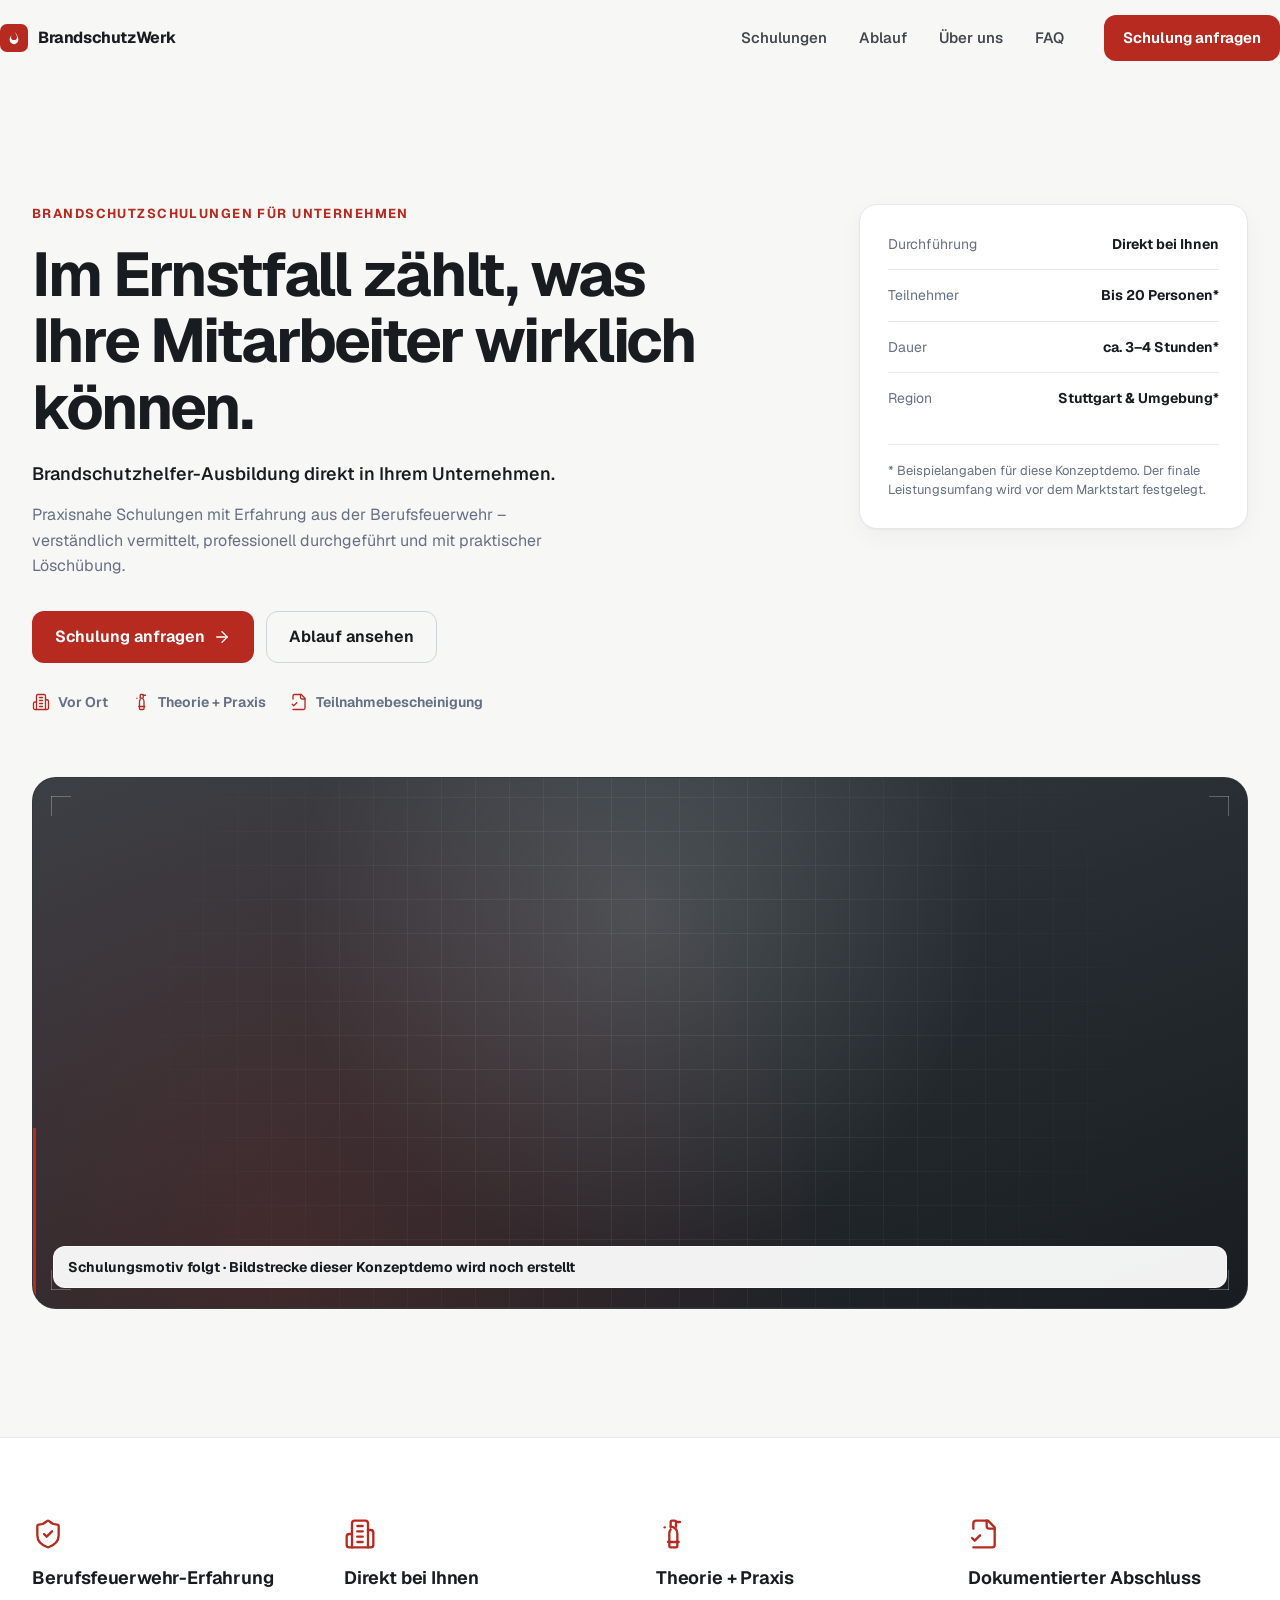
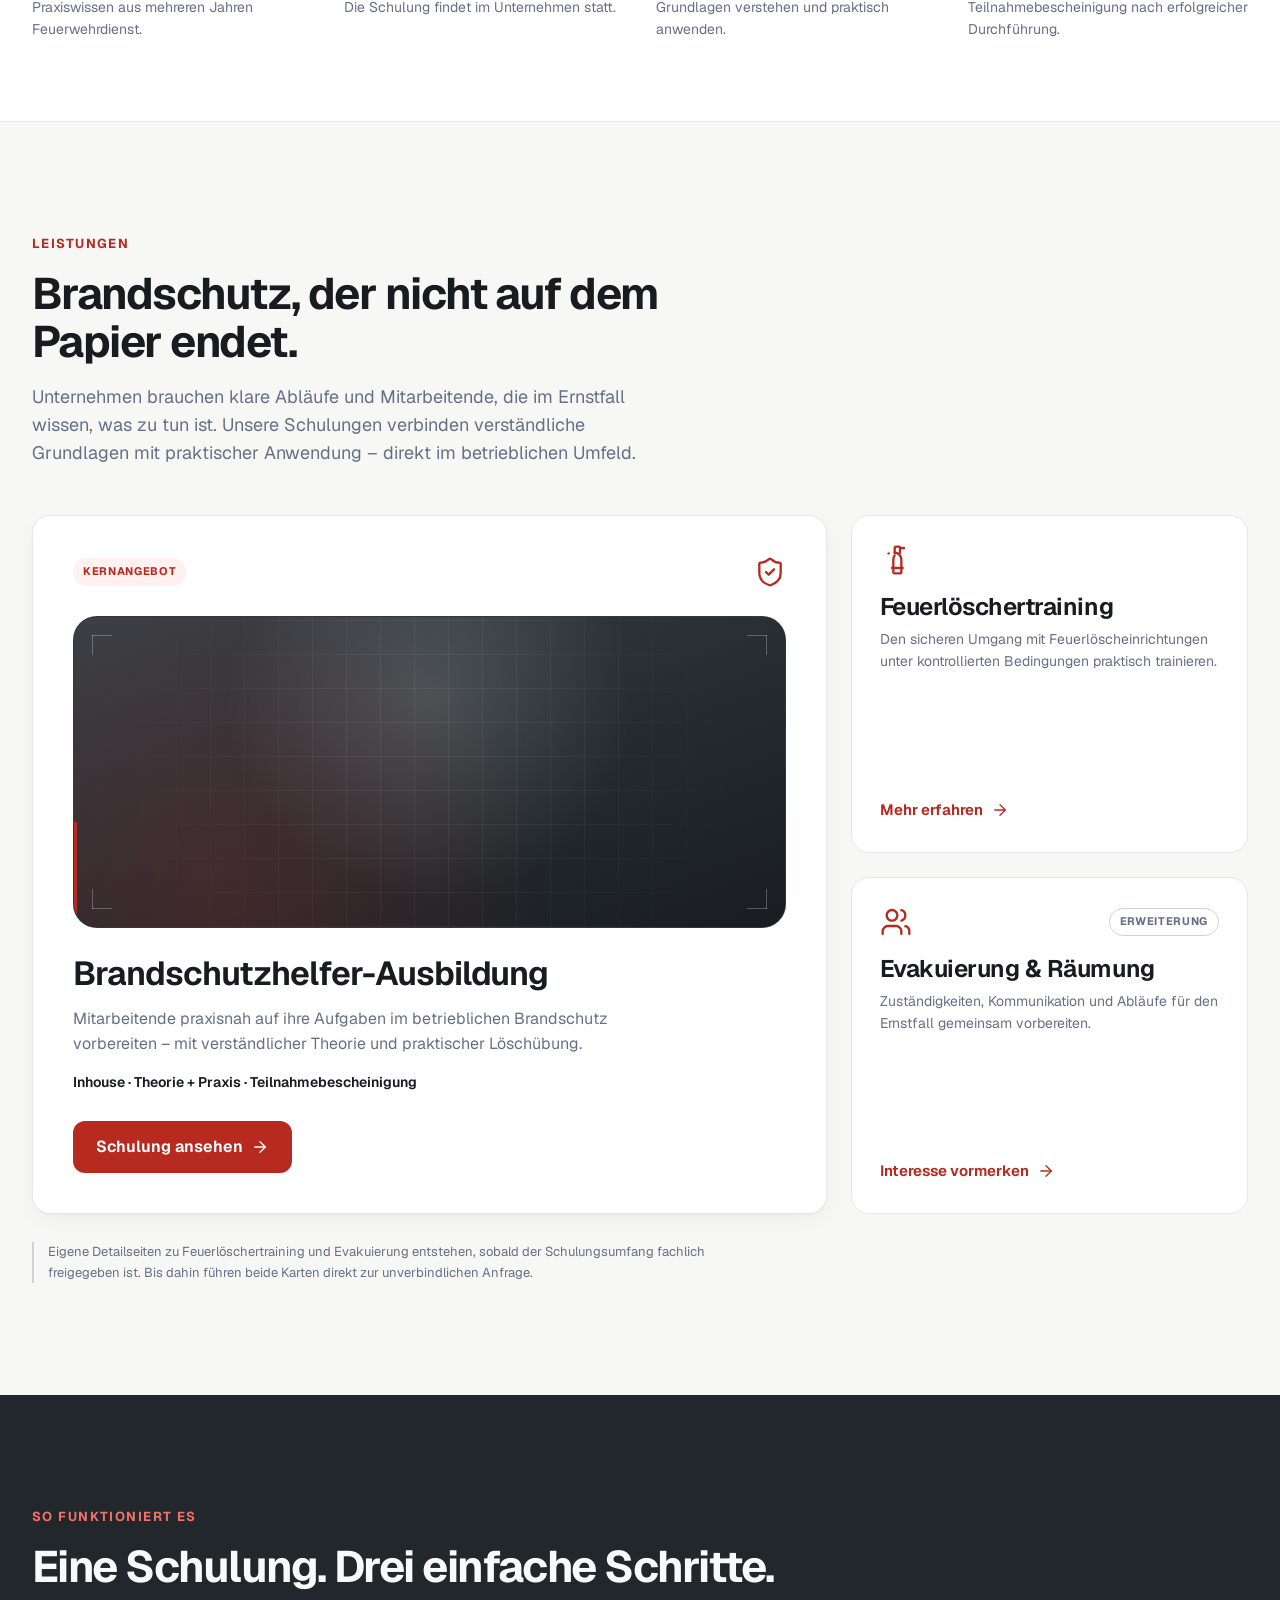
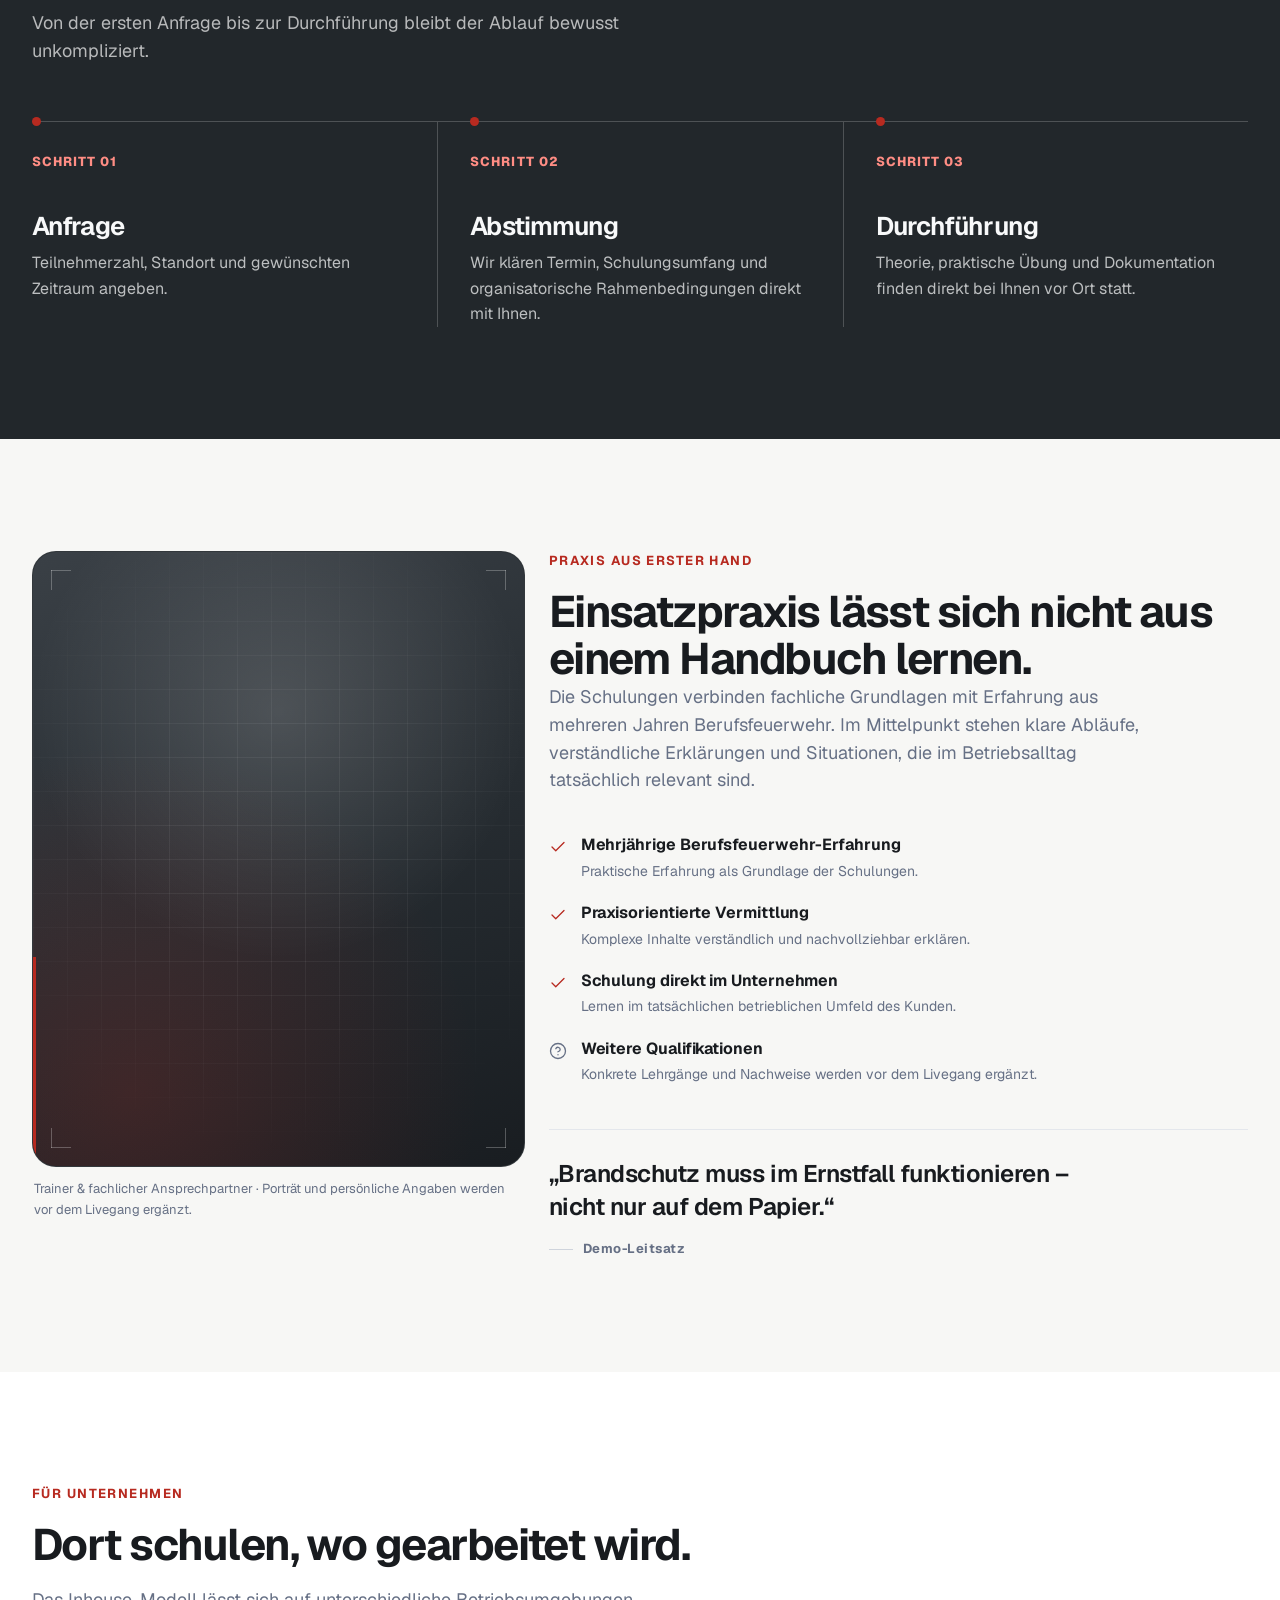
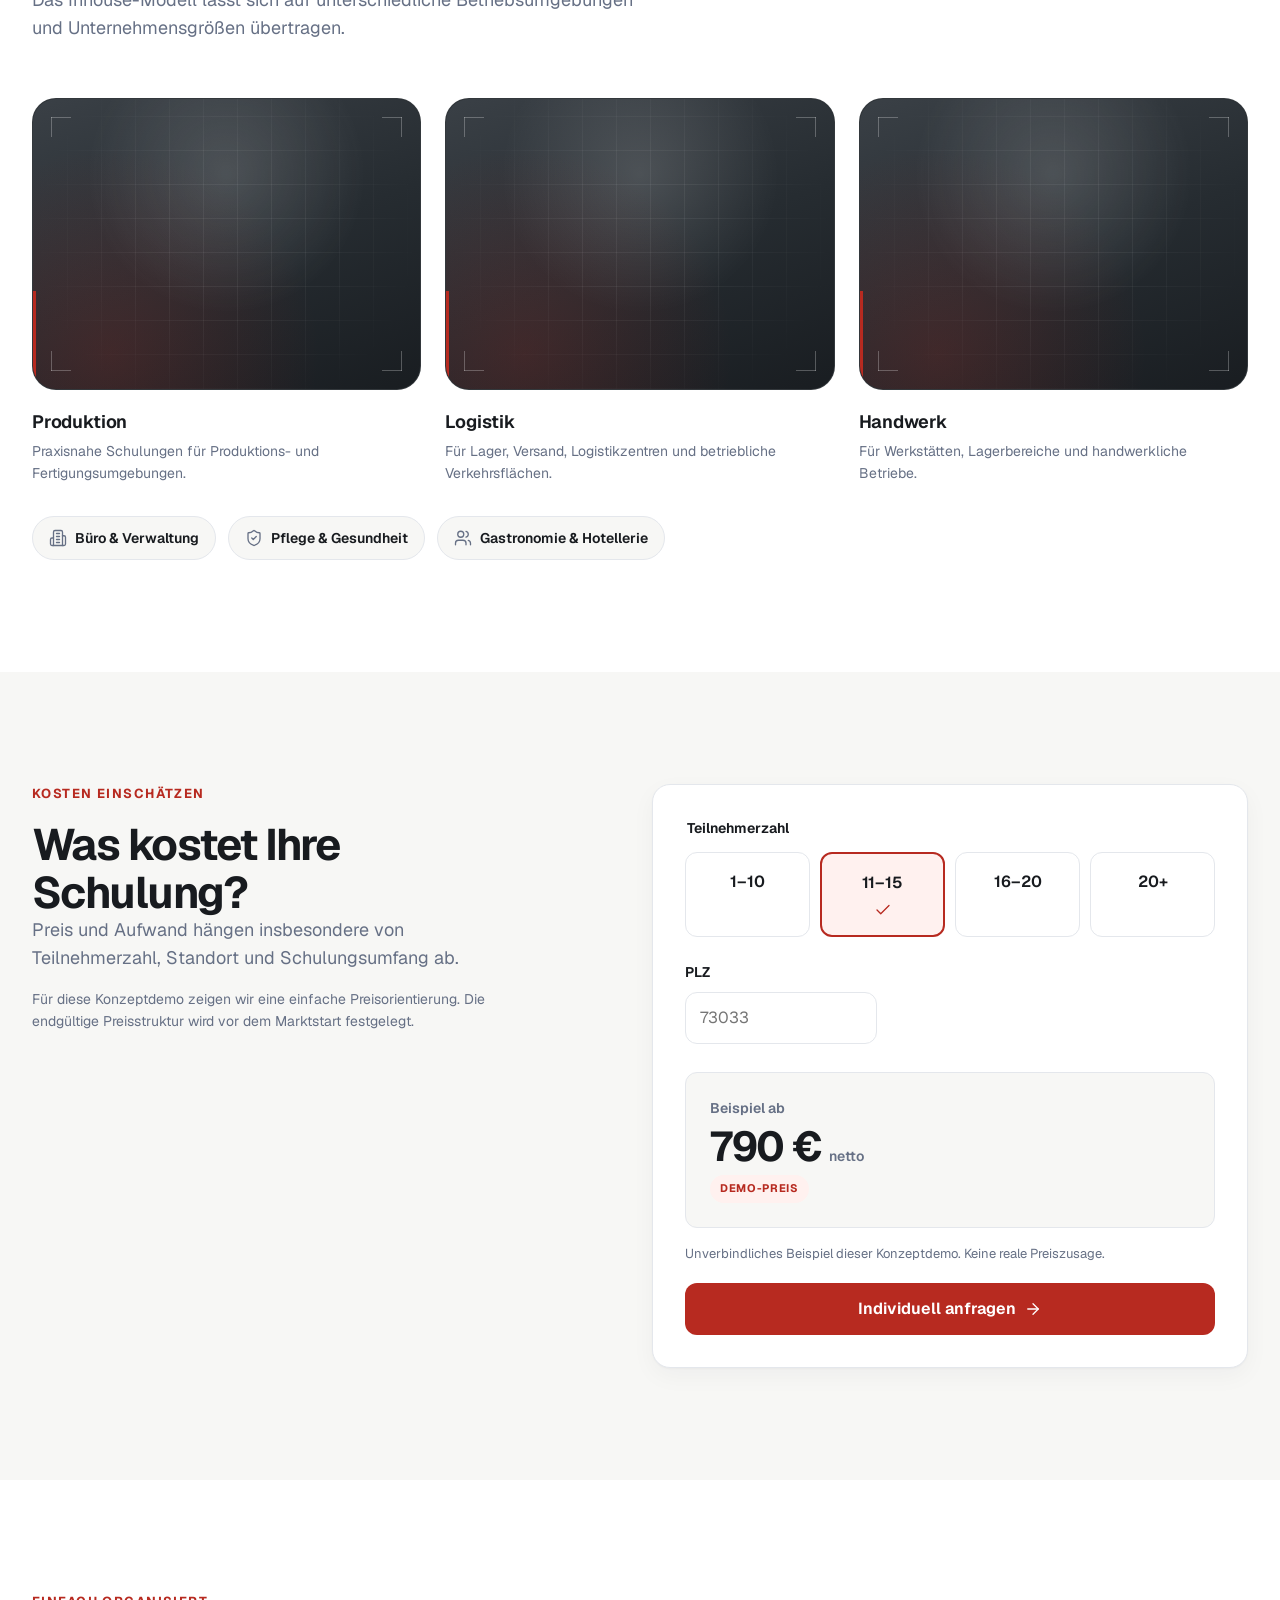
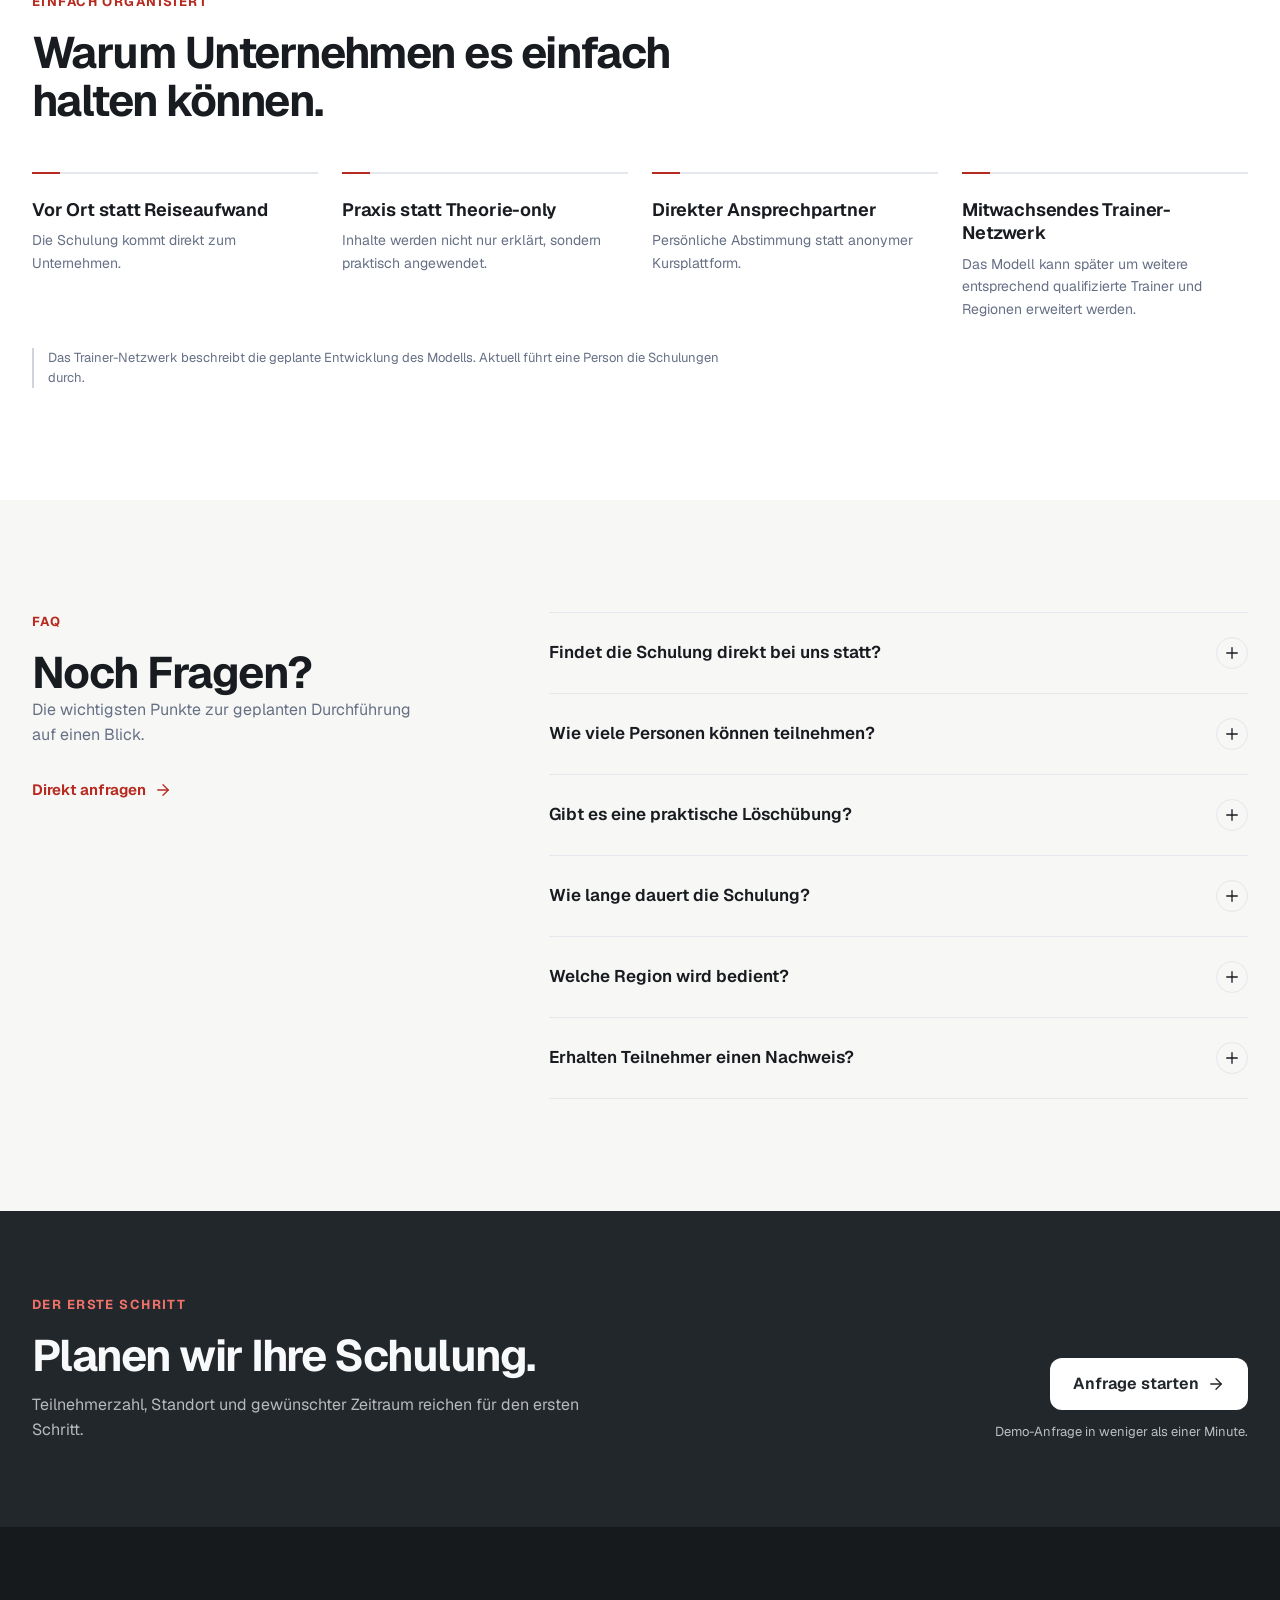
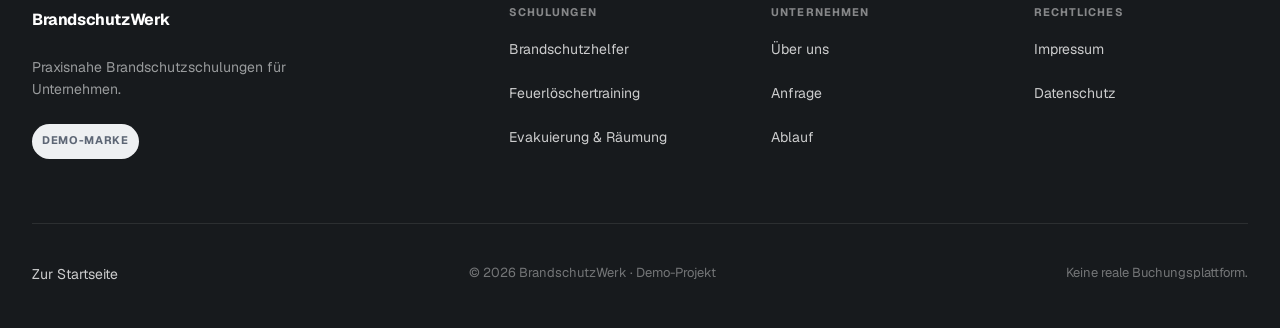
==== commit 58cedd71: "publish BRANDSCHUTZWERK_PUBLIC_SITE from rebuild/demo-integration-v2@8620ae5f460a (artefact 87f5f685" ====
--- a/index.html
+++ b/index.html
@@ -12,6 +12,8 @@
   <meta property="og:type" content="website">
   <meta property="og:locale" content="de_DE">
   <link rel="icon" href="./assets/brand/favicon.svg" type="image/svg+xml">
+  <link rel="preload" href="./assets/fonts/geist-variable.woff2" as="font" type="font/woff2" crossorigin>
+  <link rel="stylesheet" href="./css/foundation/fonts.css">
   <link rel="stylesheet" href="./css/foundation/tokens.css">
   <link rel="stylesheet" href="./css/foundation/reset.css">
   <link rel="stylesheet" href="./css/foundation/typography.css">
@@ -130,7 +132,7 @@
           </aside>
         </div>
 
-        <figure class="asset-frame asset-frame--16x7 home-hero__media reveal-image" data-delay="2" data-component="HeroImage" data-asset-id="ASSET_PHOTO_01_HERO_TRAINING" data-status="ASSET_PENDING">
+        <figure class="asset-frame asset-frame--16x7 home-hero__media reveal-image motion-image-zoom" data-delay="2" data-component="HeroImage" data-asset-id="ASSET_PHOTO_01_HERO_TRAINING" data-status="ASSET_PENDING">
           <div class="asset-frame__stage">
             <div class="asset-placeholder" role="img" aria-label="Bildfläche für eine Brandschutzhelfer-Schulung im Unternehmen. Das Bild wird für diese Konzeptdemo noch erstellt.">
               <span class="asset-placeholder__glow"></span>
@@ -190,12 +192,12 @@
         <h2 class="sr-only" id="bento-title">Leistungen im Überblick</h2>
         <div class="home-bento__grid">
 
-          <article class="home-bento__primary reveal" data-component="ServiceCard" data-service-id="brandschutzhelfer" data-status="FACHLICHE_FREIGABE_REQUIRED">
+          <article class="home-bento__primary reveal motion-lift" data-component="ServiceCard" data-service-id="brandschutzhelfer" data-status="FACHLICHE_FREIGABE_REQUIRED">
             <div class="home-bento__primary-head">
               <span class="badge">KERNANGEBOT</span>
               <svg class="icon icon--feature" aria-hidden="true"><use href="#icon-shield-check"></use></svg>
             </div>
-            <figure class="asset-frame asset-frame--16x7 home-bento__media reveal-image" data-asset-id="ASSET_PHOTO_03_EXTINGUISHER_DETAIL" data-status="ASSET_PENDING">
+            <figure class="asset-frame asset-frame--16x7 home-bento__media reveal-image motion-image-zoom" data-asset-id="ASSET_PHOTO_03_EXTINGUISHER_DETAIL" data-status="ASSET_PENDING">
               <div class="asset-frame__stage">
                 <div class="asset-placeholder" role="img" aria-label="Bildfläche für eine Feuerlöscher-Detailaufnahme. Das Bild wird für diese Konzeptdemo noch erstellt.">
                   <span class="asset-placeholder__glow"></span>
@@ -212,14 +214,14 @@
           </article>
 
           <div class="home-bento__secondary">
-            <article class="home-bento__card reveal" data-delay="1" data-component="ServiceCard" data-service-id="extinguisher" data-status="FACHLICHE_FREIGABE_REQUIRED">
+            <article class="home-bento__card reveal motion-lift" data-delay="1" data-component="ServiceCard" data-service-id="extinguisher" data-status="FACHLICHE_FREIGABE_REQUIRED">
               <svg class="icon icon--feature" aria-hidden="true"><use href="#icon-fire-extinguisher"></use></svg>
               <h3>Feuerlöschertraining</h3>
               <p>Den sicheren Umgang mit Feuerlöscheinrichtungen unter kontrollierten Bedingungen praktisch trainieren.</p>
               <a class="link-cta" href="./anfrage/">Mehr erfahren<svg class="icon btn__arrow" aria-hidden="true"><use href="#icon-arrow-right"></use></svg></a>
             </article>
 
-            <article class="home-bento__card reveal" data-delay="2" data-component="ServiceCard" data-service-id="evacuation" data-status="FACHLICHE_FREIGABE_REQUIRED">
+            <article class="home-bento__card reveal motion-lift" data-delay="2" data-component="ServiceCard" data-service-id="evacuation" data-status="FACHLICHE_FREIGABE_REQUIRED">
               <div class="home-bento__card-head">
                 <svg class="icon icon--feature" aria-hidden="true"><use href="#icon-users"></use></svg>
                 <span class="badge badge--outline">ERWEITERUNG</span>
@@ -269,7 +271,7 @@
         <div class="grid-12 home-trainer__grid">
 
           <div class="home-trainer__media reveal-image">
-            <figure class="asset-frame asset-frame--4x5" data-asset-id="ASSET_PHOTO_02_TRAINER_PORTRAIT" data-status="ASSET_PENDING">
+            <figure class="asset-frame asset-frame--4x5 motion-image-zoom" data-asset-id="ASSET_PHOTO_02_TRAINER_PORTRAIT" data-status="ASSET_PENDING">
               <div class="asset-frame__stage">
                 <div class="asset-placeholder" role="img" aria-label="Bildfläche für das Porträt des Trainers. Das Bild wird für diese Konzeptdemo noch erstellt.">
                   <span class="asset-placeholder__glow"></span>
@@ -338,8 +340,8 @@
         </div>
 
         <ul class="home-industries__featured">
-          <li class="home-industry-card reveal" data-industry-id="production">
-            <figure class="asset-frame asset-frame--4x3" data-asset-id="ASSET_PHOTO_05_PRODUCTION" data-status="ASSET_PENDING">
+          <li class="home-industry-card reveal motion-lift" data-industry-id="production">
+            <figure class="asset-frame asset-frame--4x3 motion-image-zoom" data-asset-id="ASSET_PHOTO_05_PRODUCTION" data-status="ASSET_PENDING">
               <div class="asset-frame__stage">
                 <div class="asset-placeholder" role="img" aria-label="Bildfläche für eine Produktionsumgebung. Das Bild wird für diese Konzeptdemo noch erstellt.">
                   <span class="asset-placeholder__glow"></span>
@@ -352,8 +354,8 @@
             <h3>Produktion</h3>
             <p>Praxisnahe Schulungen für Produktions- und Fertigungsumgebungen.</p>
           </li>
-          <li class="home-industry-card reveal" data-delay="1" data-industry-id="logistics">
-            <figure class="asset-frame asset-frame--4x3" data-asset-id="ASSET_PHOTO_06_LOGISTICS" data-status="ASSET_PENDING">
+          <li class="home-industry-card reveal motion-lift" data-delay="1" data-industry-id="logistics">
+            <figure class="asset-frame asset-frame--4x3 motion-image-zoom" data-asset-id="ASSET_PHOTO_06_LOGISTICS" data-status="ASSET_PENDING">
               <div class="asset-frame__stage">
                 <div class="asset-placeholder" role="img" aria-label="Bildfläche für eine Logistikumgebung. Das Bild wird für diese Konzeptdemo noch erstellt.">
                   <span class="asset-placeholder__glow"></span>
@@ -366,8 +368,8 @@
             <h3>Logistik</h3>
             <p>Für Lager, Versand, Logistikzentren und betriebliche Verkehrsflächen.</p>
           </li>
-          <li class="home-industry-card reveal" data-delay="2" data-industry-id="craft">
-            <figure class="asset-frame asset-frame--4x3" data-asset-id="ASSET_PHOTO_07_CRAFT" data-status="ASSET_PENDING">
+          <li class="home-industry-card reveal motion-lift" data-delay="2" data-industry-id="craft">
+            <figure class="asset-frame asset-frame--4x3 motion-image-zoom" data-asset-id="ASSET_PHOTO_07_CRAFT" data-status="ASSET_PENDING">
               <div class="asset-frame__stage">
                 <div class="asset-placeholder" role="img" aria-label="Bildfläche für einen handwerklichen Betrieb. Das Bild wird für diese Konzeptdemo noch erstellt.">
                   <span class="asset-placeholder__glow"></span>
--- a/css/foundation/fonts.css
+++ b/css/foundation/fonts.css
@@ -0,0 +1,21 @@
+/* FOUNDATION — self-hosted webfont delivery.
+
+   The token font stack ("Geist", "Inter", Arial) promised Geist, but nothing
+   ever loaded it: zero @font-face rules, zero font requests. Every visitor
+   without a locally installed Geist silently rendered Arial, which collapses
+   the 400–800 weight system and makes the negative display tracking look
+   cramped instead of precise.
+
+   One variable file (SIL OFL 1.1, license next to the file) covers the full
+   100–900 weight range the typography system uses. The URL is relative to
+   this stylesheet, so every page depth resolves it identically.
+   font-display: swap keeps text readable during the single ~68KB download;
+   Arial stays in the stack as the deliberate fallback. */
+
+@font-face {
+  font-family: "Geist";
+  src: url("../../assets/fonts/geist-variable.woff2") format("woff2");
+  font-weight: 100 900;
+  font-style: normal;
+  font-display: swap;
+}
--- a/css/foundation/motion.css
+++ b/css/foundation/motion.css
@@ -24,15 +24,32 @@
 .reveal[data-delay="4"], .reveal-image[data-delay="4"] { transition-delay: 280ms; }
 .reveal[data-delay="5"], .reveal-image[data-delay="5"] { transition-delay: 350ms; }
 
-.motion-lift {
-  transition: transform var(--motion-fast) var(--ease-standard),
-              border-color var(--motion-fast) var(--ease-standard);
+/* Hover feedback. The lift uses the separate `translate` property, not
+   `transform`, so it composes with the reveal's translateY instead of
+   fighting it. `transition` is a single property per element, so elements
+   carrying both utilities get one merged list below — reveal timing stays
+   authoritative for opacity/transform, the lift stays on the fast token. */
+.motion-lift { transition: translate var(--motion-fast) var(--ease-standard); }
+.reveal.motion-lift {
+  transition: opacity var(--motion-reveal) var(--ease-standard),
+              transform var(--motion-reveal) var(--ease-standard),
+              translate var(--motion-fast) var(--ease-standard);
 }
-.motion-lift:hover { transform: translateY(-2px); }
 
+/* The zoom animates the media inside the clipped stage — the frame itself
+   never moves. Covers today's abstract placeholder and tomorrow's real
+   photograph with the same rule. 520ms is the established expressive image
+   duration; faster would turn a barely-perceptible drift into a pop. */
 .motion-image-zoom { overflow: hidden; }
-.motion-image-zoom img { transition: transform 520ms var(--ease-standard); }
-.motion-image-zoom:hover img { transform: scale(1.015); }
+.motion-image-zoom .asset-frame__stage img,
+.motion-image-zoom .asset-placeholder { transition: transform 520ms var(--ease-standard); }
+
+/* Hover-capable devices only: a tap on touch must not leave a stuck lift. */
+@media (hover: hover) {
+  .motion-lift:hover { translate: 0 -2px; }
+  .motion-image-zoom:hover .asset-frame__stage img,
+  .motion-image-zoom:hover .asset-placeholder { transform: scale(1.015); }
+}
 
 /* Global reduced-motion contract. Not limited to reveal elements — this is the
    V1 defect this foundation exists to prevent. */
@@ -48,5 +65,8 @@
   }
 
   .reveal, .reveal-image { opacity: 1; transform: none; }
-  .motion-lift:hover, .motion-image-zoom:hover img { transform: none; }
+  .motion-lift:hover { translate: none; }
+  .motion-image-zoom:hover img,
+  .motion-image-zoom:hover .asset-frame__stage img,
+  .motion-image-zoom:hover .asset-placeholder { transform: none; }
 }
--- a/css/components/header.css
+++ b/css/components/header.css
@@ -72,6 +72,12 @@
   border-radius: var(--radius-button);
   background: var(--color-surface);
 }
+/* Open state: the plus rotates into a close mark — the same disclosure
+   language the accordion trigger already speaks. The rotation persists under
+   reduced motion (only the transition is neutralized globally), so the state
+   stays visible without movement. */
+.menu-toggle .icon { transition: transform var(--motion-fast) var(--ease-standard); }
+.menu-toggle[aria-expanded="true"] .icon { transform: rotate(45deg); }
 
 .mobile-navigation {
   position: fixed;
--- a/css/components/accordion.css
+++ b/css/components/accordion.css
@@ -48,8 +48,34 @@
   color: #fff;
 }
 
-.accordion__panel { overflow: hidden; }
-.accordion__panel-inner { padding: 0 3.5rem 1.75rem 0; }
+/* Panel expansion per the registry motion contract (height transition at
+   --motion-base). Grid-row interpolation animates to the content's intrinsic
+   height; visibility keeps the closed panel out of the accessibility tree and
+   only flips after the collapse finishes. The markup-level `hidden` attribute
+   is the no-JS fallback; scripting normalizes it and drives `is-open`. */
+.accordion__panel {
+  display: grid;
+  grid-template-rows: 0fr;
+  visibility: hidden;
+  overflow: hidden;
+  transition: grid-template-rows var(--motion-base) var(--ease-standard),
+              visibility 0s var(--motion-base);
+}
+.accordion__panel.is-open {
+  grid-template-rows: 1fr;
+  visibility: visible;
+  transition: grid-template-rows var(--motion-base) var(--ease-standard),
+              visibility 0s;
+}
+/* The inner's bottom padding would floor the collapsed 0fr track at 28px, so
+   it animates with the same duration/easing and is zero while closed. */
+.accordion__panel-inner {
+  min-height: 0;
+  overflow: hidden;
+  padding: 0 3.5rem 0 0;
+  transition: padding-bottom var(--motion-base) var(--ease-standard);
+}
+.accordion__panel.is-open .accordion__panel-inner { padding-bottom: 1.75rem; }
 .accordion__panel p { max-width: 40rem; font-size: var(--font-size-base); line-height: 1.65; }
 
 @media (max-width: 767px) { .accordion__panel-inner { padding-right: 0; } }
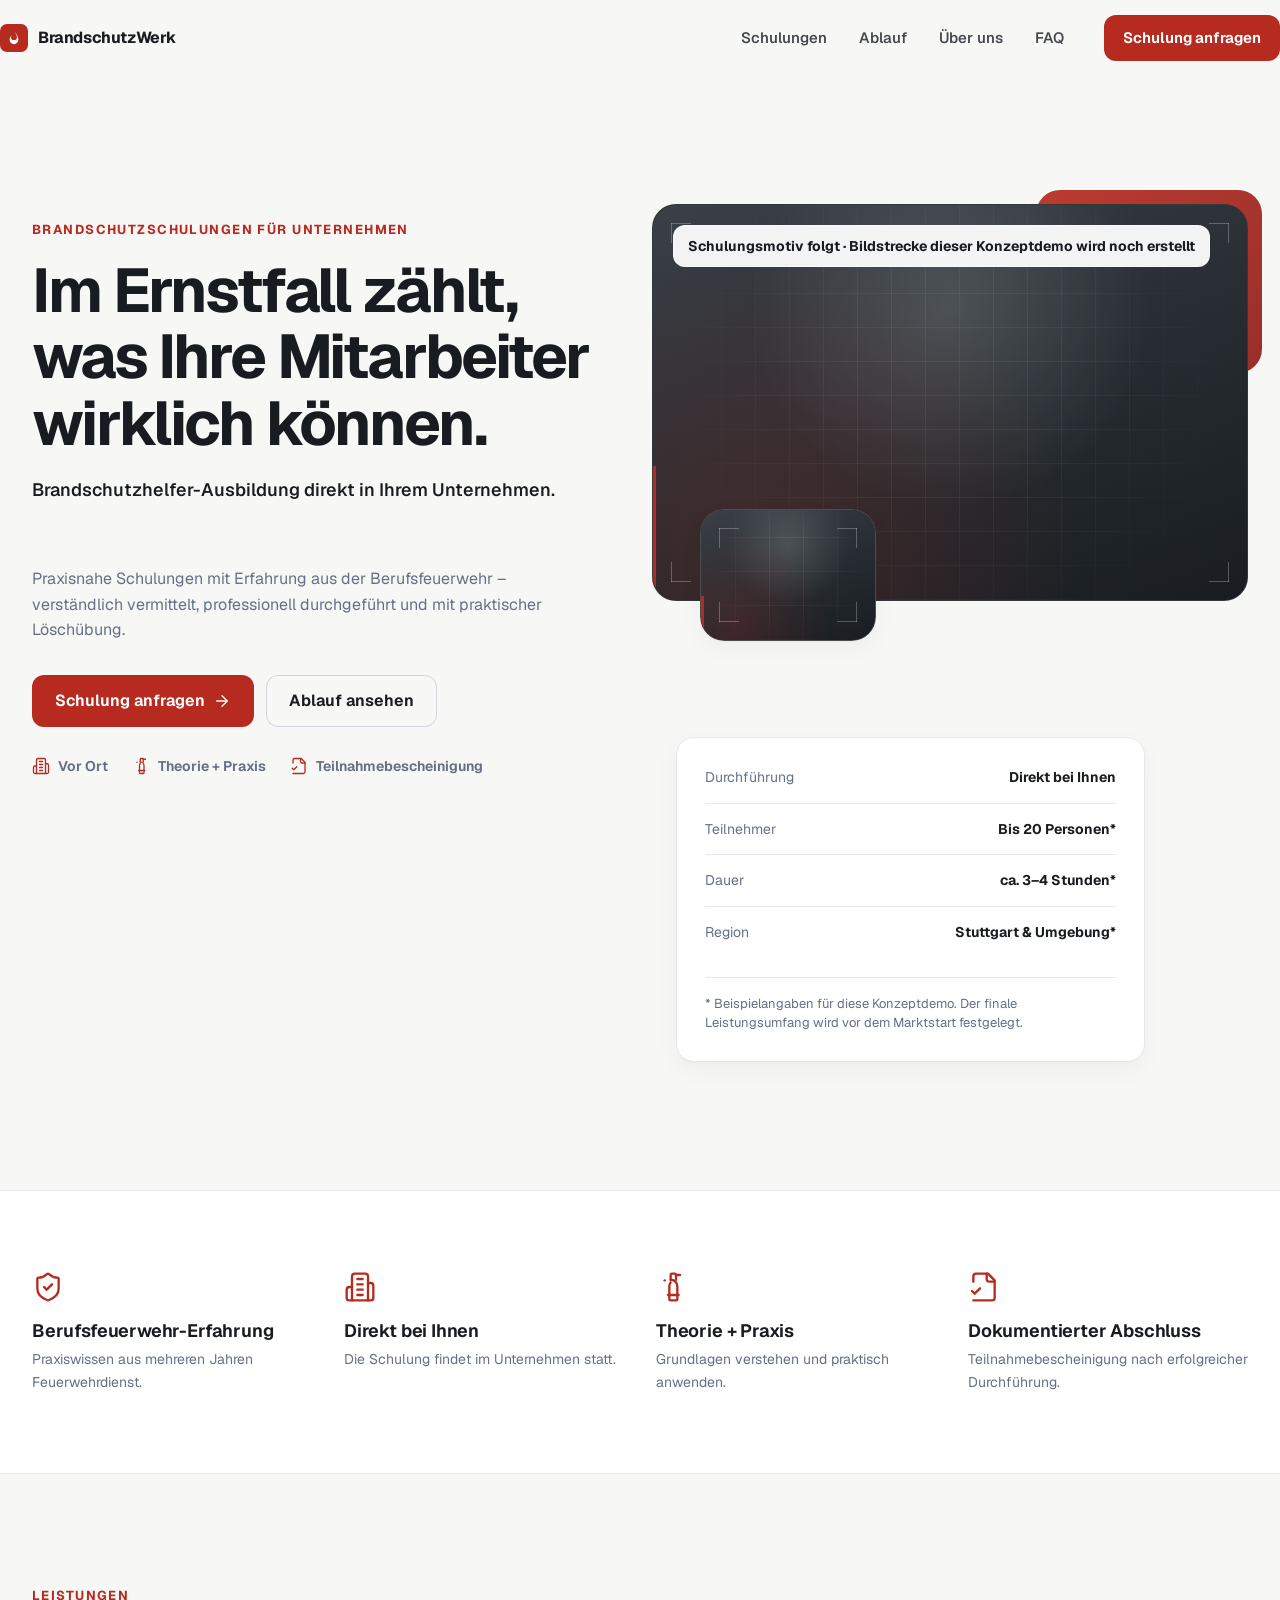
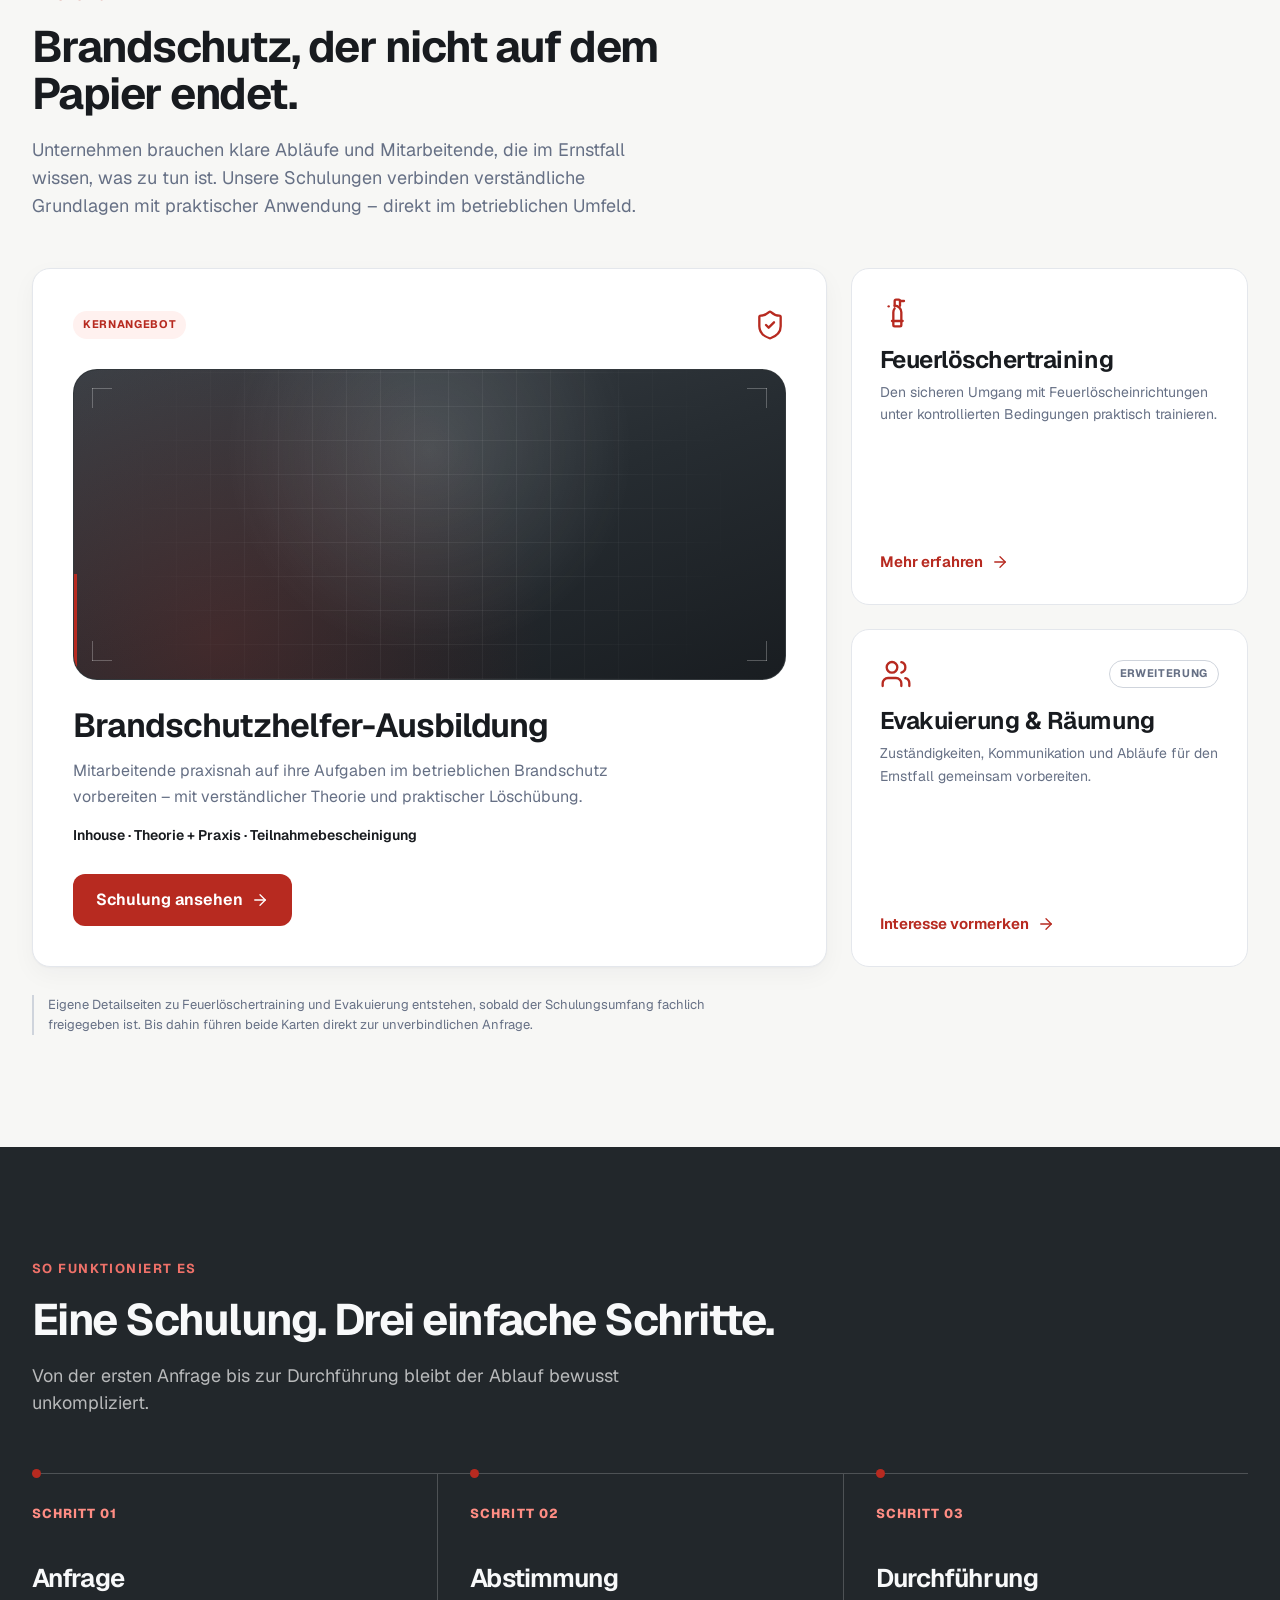
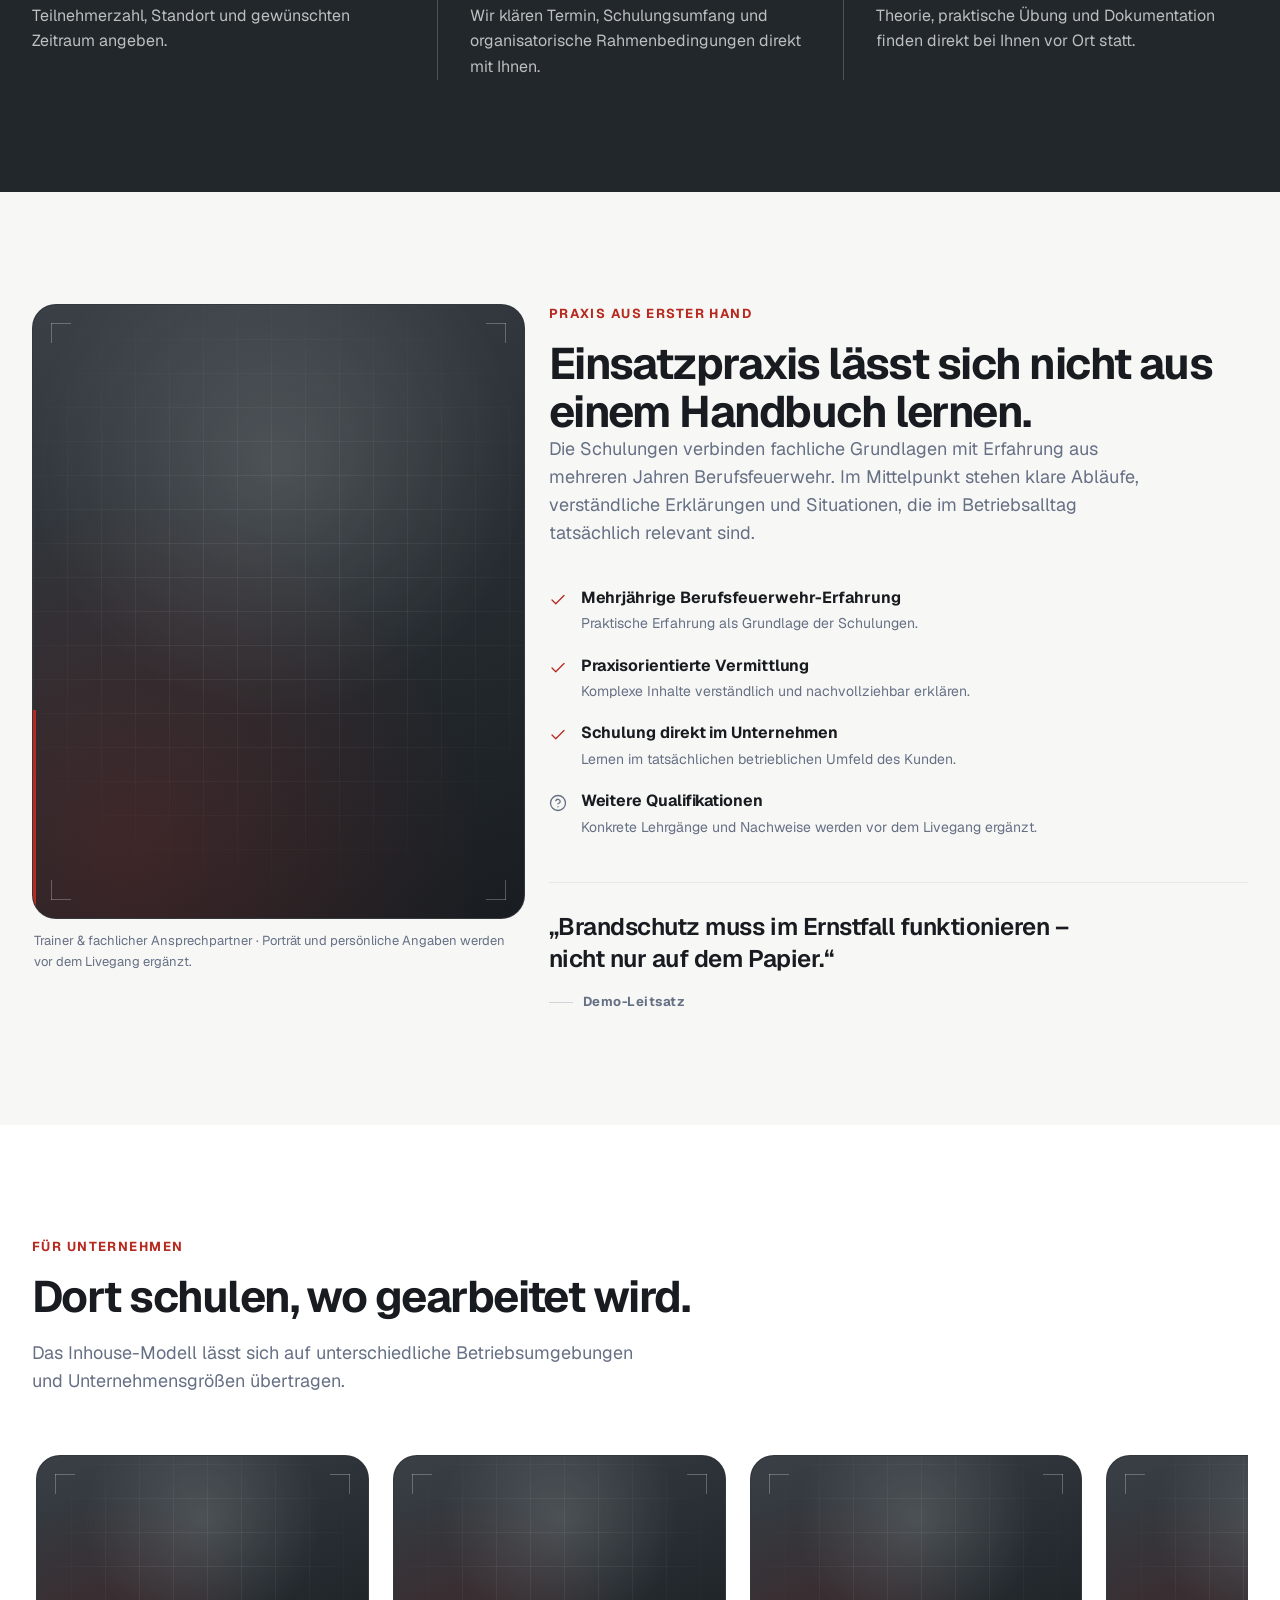
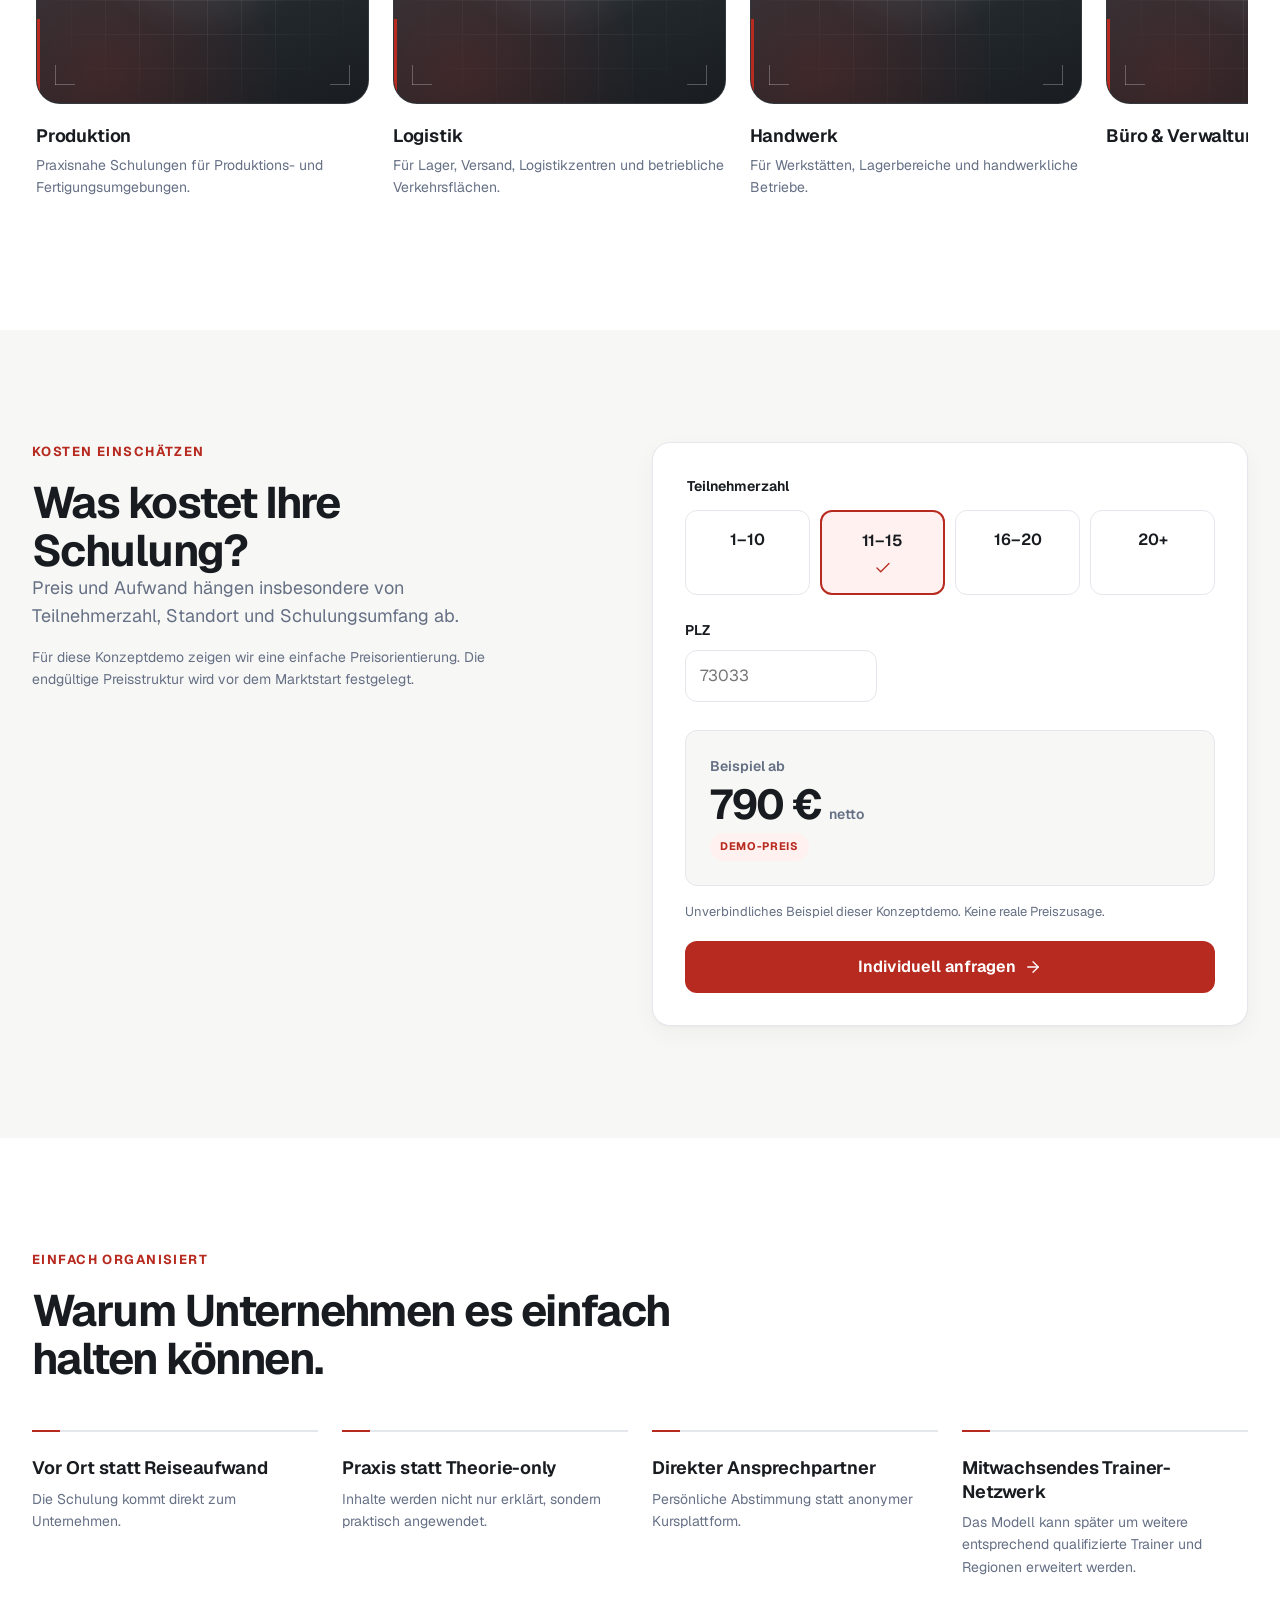
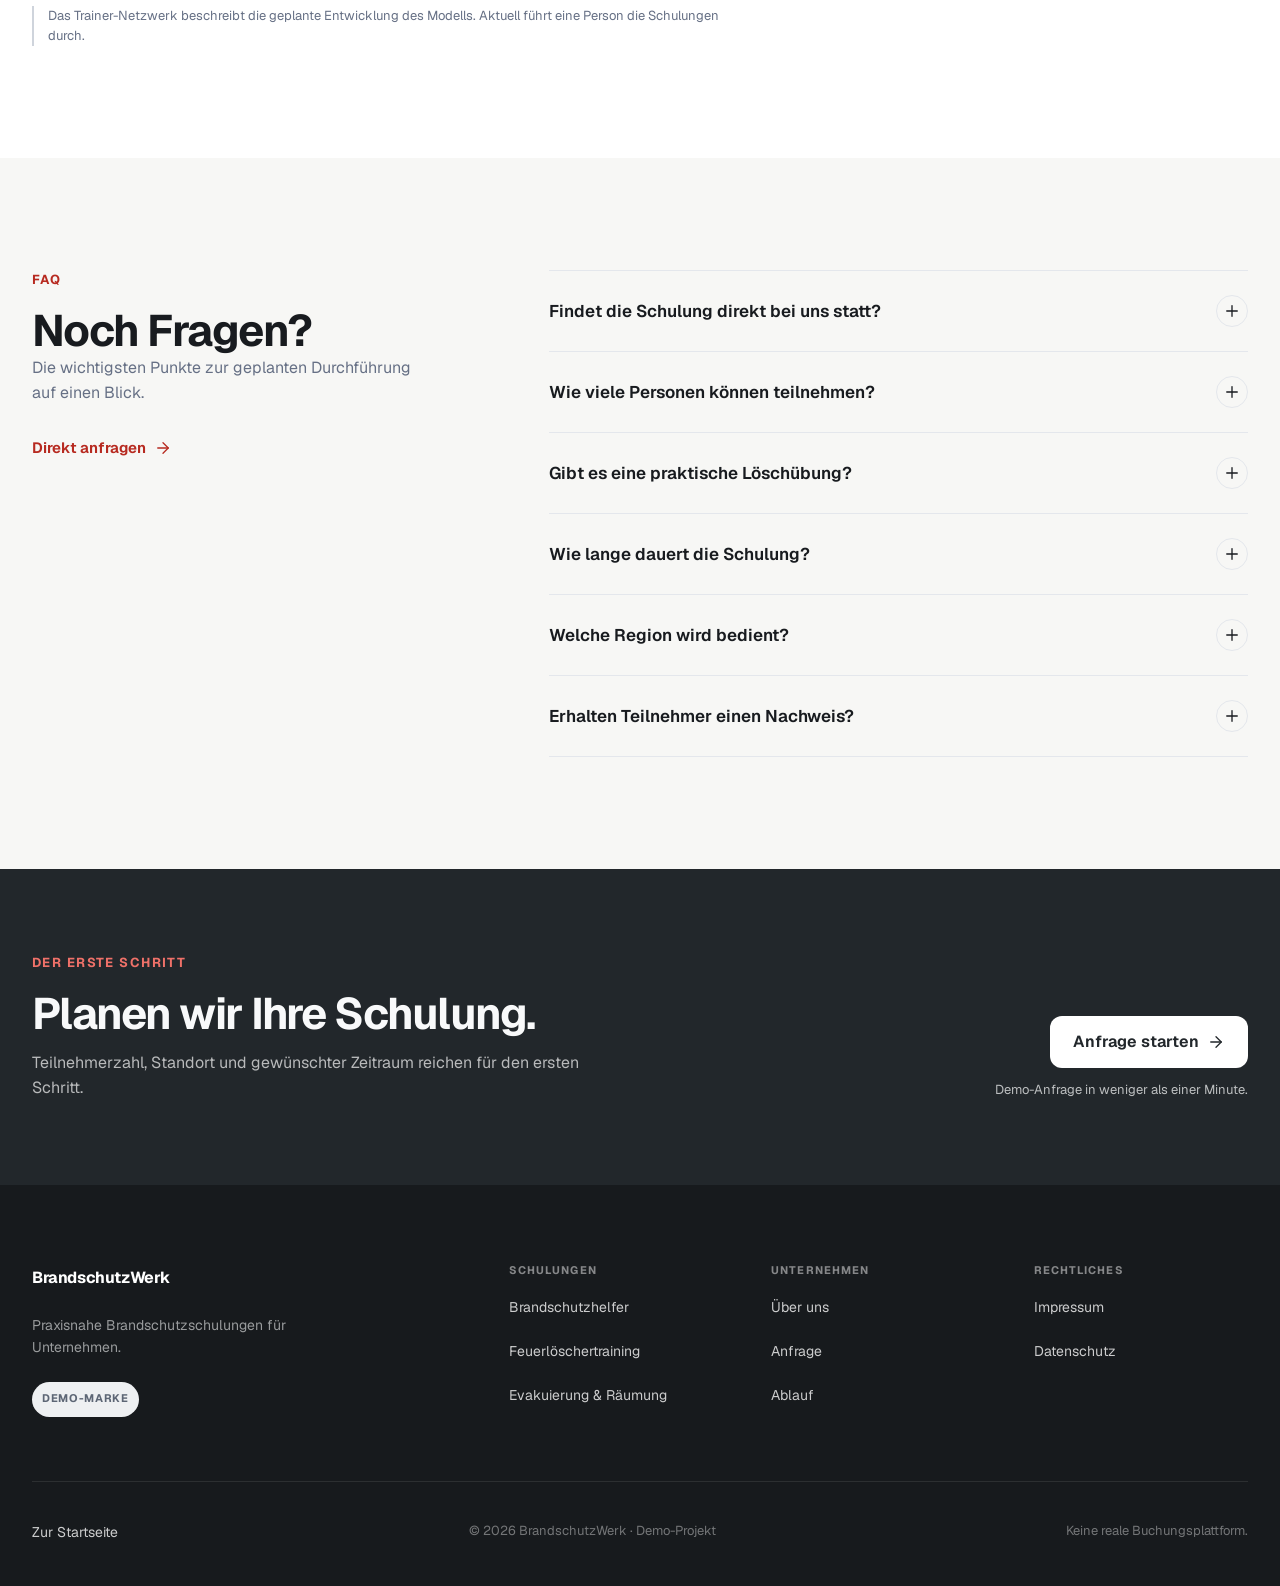
==== commit 6d72c458: "publish BRANDSCHUTZWERK_PUBLIC_SITE from rebuild/demo-integration-v2@ea7e63483499 (artefact 8c26c753" ====
--- a/index.html
+++ b/index.html
@@ -35,6 +35,8 @@
   <link rel="stylesheet" href="./css/patterns/split-layout.css">
   <link rel="stylesheet" href="./css/patterns/micro-trust.css">
   <link rel="stylesheet" href="./css/patterns/timeline.css">
+  <link rel="stylesheet" href="./css/patterns/media-stage.css">
+  <link rel="stylesheet" href="./css/patterns/media-rail.css">
   <link rel="stylesheet" href="./css/patterns/final-cta.css">
   <link rel="stylesheet" href="./css/pages/home.css">
 </head>
@@ -96,6 +98,34 @@
             <p class="eyebrow">BRANDSCHUTZSCHULUNGEN FÜR UNTERNEHMEN</p>
             <h1>Im Ernstfall zählt, was Ihre Mitarbeiter wirklich können.</h1>
             <p class="lead home-hero__supporting">Brandschutzhelfer-Ausbildung direkt in Ihrem Unternehmen.</p>
+          </div>
+
+        <div class="media-stage media-stage--has-inset home-hero__media reveal-image" data-delay="2">
+          <span class="media-stage__accent" aria-hidden="true"></span>
+          <figure class="asset-frame asset-frame--16x7 motion-image-zoom" data-component="HeroImage" data-asset-id="ASSET_PHOTO_01_HERO_TRAINING" data-status="ASSET_PENDING">
+          <div class="asset-frame__stage">
+            <div class="asset-placeholder" role="img" aria-label="Bildfläche für eine Brandschutzhelfer-Schulung im Unternehmen. Das Bild wird für diese Konzeptdemo noch erstellt.">
+              <span class="asset-placeholder__glow"></span>
+              <span class="asset-placeholder__grid"></span>
+              <span class="asset-placeholder__frame"></span>
+              <span class="asset-placeholder__rail"></span>
+            </div>
+            <p class="asset-frame__label">Schulungsmotiv folgt · Bildstrecke dieser Konzeptdemo wird noch erstellt</p>
+          </div>
+          </figure>
+          <figure class="asset-frame asset-frame--4x3 media-stage__inset motion-image-zoom" data-slot-id="SLOT_HOME_HERO_DETAIL" data-status="ASSET_PENDING">
+            <div class="asset-frame__stage">
+              <div class="asset-placeholder" role="img" aria-label="Bildfläche für eine Detailaufnahme der Feuerlöscher-Handhabung. Das Motiv wird für diese Konzeptdemo noch ergänzt.">
+                <span class="asset-placeholder__glow"></span>
+                <span class="asset-placeholder__grid"></span>
+                <span class="asset-placeholder__frame"></span>
+                <span class="asset-placeholder__rail"></span>
+              </div>
+            </div>
+          </figure>
+        </div>
+
+          <div class="home-hero__action-block reveal" data-delay="1">
             <p class="home-hero__body" data-status="FACHLICHE_FREIGABE_REQUIRED">Praxisnahe Schulungen mit Erfahrung aus der Berufsfeuerwehr – verständlich vermittelt, professionell durchgeführt und mit praktischer Löschübung.</p>
             <div class="home-hero__actions">
               <a class="btn btn--primary" href="./anfrage/">Schulung anfragen<svg class="icon btn__arrow" aria-hidden="true"><use href="#icon-arrow-right"></use></svg></a>
@@ -132,17 +162,6 @@
           </aside>
         </div>
 
-        <figure class="asset-frame asset-frame--16x7 home-hero__media reveal-image motion-image-zoom" data-delay="2" data-component="HeroImage" data-asset-id="ASSET_PHOTO_01_HERO_TRAINING" data-status="ASSET_PENDING">
-          <div class="asset-frame__stage">
-            <div class="asset-placeholder" role="img" aria-label="Bildfläche für eine Brandschutzhelfer-Schulung im Unternehmen. Das Bild wird für diese Konzeptdemo noch erstellt.">
-              <span class="asset-placeholder__glow"></span>
-              <span class="asset-placeholder__grid"></span>
-              <span class="asset-placeholder__frame"></span>
-              <span class="asset-placeholder__rail"></span>
-            </div>
-            <p class="asset-frame__label">Schulungsmotiv folgt · Bildstrecke dieser Konzeptdemo wird noch erstellt</p>
-          </div>
-        </figure>
       </div>
     </section>
 
@@ -339,8 +358,8 @@
           <p class="lead">Das Inhouse-Modell lässt sich auf unterschiedliche Betriebsumgebungen und Unternehmensgrößen übertragen.</p>
         </div>
 
-        <ul class="home-industries__featured">
-          <li class="home-industry-card reveal motion-lift" data-industry-id="production">
+        <ul class="home-industries__rail media-rail reveal" tabindex="0" aria-label="Branchenbeispiele — horizontal scrollbar">
+          <li class="home-industry-card home-industry-card--slot motion-lift" data-industry-id="production">
             <figure class="asset-frame asset-frame--4x3 motion-image-zoom" data-asset-id="ASSET_PHOTO_05_PRODUCTION" data-status="ASSET_PENDING">
               <div class="asset-frame__stage">
                 <div class="asset-placeholder" role="img" aria-label="Bildfläche für eine Produktionsumgebung. Das Bild wird für diese Konzeptdemo noch erstellt.">
@@ -354,7 +373,7 @@
             <h3>Produktion</h3>
             <p>Praxisnahe Schulungen für Produktions- und Fertigungsumgebungen.</p>
           </li>
-          <li class="home-industry-card reveal motion-lift" data-delay="1" data-industry-id="logistics">
+          <li class="home-industry-card home-industry-card--slot motion-lift" data-industry-id="logistics">
             <figure class="asset-frame asset-frame--4x3 motion-image-zoom" data-asset-id="ASSET_PHOTO_06_LOGISTICS" data-status="ASSET_PENDING">
               <div class="asset-frame__stage">
                 <div class="asset-placeholder" role="img" aria-label="Bildfläche für eine Logistikumgebung. Das Bild wird für diese Konzeptdemo noch erstellt.">
@@ -368,7 +387,7 @@
             <h3>Logistik</h3>
             <p>Für Lager, Versand, Logistikzentren und betriebliche Verkehrsflächen.</p>
           </li>
-          <li class="home-industry-card reveal motion-lift" data-delay="2" data-industry-id="craft">
+          <li class="home-industry-card home-industry-card--slot motion-lift" data-industry-id="craft">
             <figure class="asset-frame asset-frame--4x3 motion-image-zoom" data-asset-id="ASSET_PHOTO_07_CRAFT" data-status="ASSET_PENDING">
               <div class="asset-frame__stage">
                 <div class="asset-placeholder" role="img" aria-label="Bildfläche für einen handwerklichen Betrieb. Das Bild wird für diese Konzeptdemo noch erstellt.">
@@ -382,12 +401,46 @@
             <h3>Handwerk</h3>
             <p>Für Werkstätten, Lagerbereiche und handwerkliche Betriebe.</p>
           </li>
-        </ul>
-
-        <ul class="home-industries__compact reveal" data-delay="3">
-          <li data-industry-id="office"><svg class="icon icon--sm" aria-hidden="true"><use href="#icon-building-2"></use></svg>Büro &amp; Verwaltung</li>
-          <li data-industry-id="health"><svg class="icon icon--sm" aria-hidden="true"><use href="#icon-shield-check"></use></svg>Pflege &amp; Gesundheit</li>
-          <li data-industry-id="hospitality"><svg class="icon icon--sm" aria-hidden="true"><use href="#icon-users"></use></svg>Gastronomie &amp; Hotellerie</li>
+
+          <li class="home-industry-card home-industry-card--slot motion-lift" data-industry-id="office">
+            <figure class="asset-frame asset-frame--4x3 motion-image-zoom" data-slot-id="SLOT_INDUSTRY_OFFICE" data-status="ASSET_PENDING">
+              <div class="asset-frame__stage">
+                <div class="asset-placeholder" role="img" aria-label="Bildfläche für eine Büro- und Verwaltungsumgebung. Das Motiv wird für diese Konzeptdemo noch ergänzt.">
+                <span class="asset-placeholder__glow"></span>
+                <span class="asset-placeholder__grid"></span>
+                <span class="asset-placeholder__frame"></span>
+                <span class="asset-placeholder__rail"></span>
+              </div>
+              </div>
+            </figure>
+            <h3>Büro &amp; Verwaltung</h3>
+          </li>
+          <li class="home-industry-card home-industry-card--slot motion-lift" data-industry-id="health">
+            <figure class="asset-frame asset-frame--4x3 motion-image-zoom" data-slot-id="SLOT_INDUSTRY_CARE" data-status="ASSET_PENDING">
+              <div class="asset-frame__stage">
+                <div class="asset-placeholder" role="img" aria-label="Bildfläche für eine Pflege- und Gesundheitsumgebung. Das Motiv wird für diese Konzeptdemo noch ergänzt.">
+                <span class="asset-placeholder__glow"></span>
+                <span class="asset-placeholder__grid"></span>
+                <span class="asset-placeholder__frame"></span>
+                <span class="asset-placeholder__rail"></span>
+              </div>
+              </div>
+            </figure>
+            <h3>Pflege &amp; Gesundheit</h3>
+          </li>
+          <li class="home-industry-card home-industry-card--slot motion-lift" data-industry-id="hospitality">
+            <figure class="asset-frame asset-frame--4x3 motion-image-zoom" data-slot-id="SLOT_INDUSTRY_GASTRO" data-status="ASSET_PENDING">
+              <div class="asset-frame__stage">
+                <div class="asset-placeholder" role="img" aria-label="Bildfläche für eine Gastronomie- und Hotellerieumgebung. Das Motiv wird für diese Konzeptdemo noch ergänzt.">
+                <span class="asset-placeholder__glow"></span>
+                <span class="asset-placeholder__grid"></span>
+                <span class="asset-placeholder__frame"></span>
+                <span class="asset-placeholder__rail"></span>
+              </div>
+              </div>
+            </figure>
+            <h3>Gastronomie &amp; Hotellerie</h3>
+          </li>
         </ul>
       </div>
     </section>
--- a/css/patterns/media-stage.css
+++ b/css/patterns/media-stage.css
@@ -0,0 +1,67 @@
+/* PATTERN — MediaStage
+   Layered image stage: a primary anchor frame, an offset brand accent plane
+   and an optional overlapping detail inset. This prepares the slot system
+   for the coming photography (see BRANDSCHUTZWERK_IMAGE_DIRECTION_V1.md in
+   the repository root): content drops in later without structural change.
+   The wrapper carries the reveal so accent, anchor and inset enter as one
+   composed unit. */
+
+.media-stage { position: relative; }
+/* :not() keeps this off the inset — a bare `.media-stage > .asset-frame` is
+   (0,2,0) and would outrank the inset's own (0,1,0) absolute positioning. */
+.media-stage > .asset-frame:not(.media-stage__inset) { position: relative; z-index: 1; margin: 0; }
+
+/* Brand accent: an offset red plane behind the anchor's top-right corner.
+   Sized and clipped so it reads as intent, never as a rendering error. */
+.media-stage__accent {
+  position: absolute;
+  z-index: 0;
+  top: -0.875rem;
+  right: -0.875rem;
+  width: min(38%, 22rem);
+  height: min(46%, 12rem);
+  border-radius: var(--radius-image);
+  background: linear-gradient(135deg, var(--color-brand) 0%, #8f1f17 100%);
+  opacity: .92;
+}
+
+/* Detail inset: a small secondary frame hanging over the anchor's bottom-left
+   edge. Breaks the single-rectangle look and reserves the close-up slot. */
+.media-stage__inset {
+  position: absolute;
+  z-index: 2;
+  left: clamp(1rem, 4vw, 3rem);
+  bottom: -2.5rem;
+  width: clamp(11rem, 22%, 17rem);
+  border-radius: var(--radius-image);
+  box-shadow: var(--shadow-card);
+}
+.media-stage__inset .asset-frame__stage { border: 1px solid rgba(255, 255, 255, .18); }
+
+/* Reserve flow room for the hanging inset, and move the anchor's caption bar
+   to the top edge so the inset owns the bottom region without collision. The
+   bar also stops spanning the full width there — at the top of a composed
+   stage a full-width plate reads as a banner, not as a caption. */
+.media-stage--has-inset { margin-bottom: 3.25rem; }
+.media-stage--has-inset > .asset-frame .asset-frame__label {
+  bottom: auto;
+  top: 1.25rem;
+  right: auto;
+  max-width: calc(100% - 2.5rem);
+  width: fit-content;
+}
+
+@media (max-width: 767px) {
+  .media-stage__accent { top: -.625rem; right: -.5rem; width: 44%; height: 38%; }
+  /* Mobile puts the inset bottom-RIGHT: the caption bar owns the top-left on a
+     narrow stage, and a left-hanging inset would sit under it. */
+  .media-stage__inset { width: 34%; min-width: 7rem; left: auto; right: .875rem; bottom: -1.5rem; }
+  .media-stage--has-inset { margin-bottom: 2.5rem; }
+  /* must match the shared component's mobile label rule (0,2,0) and win on order */
+  .media-stage--has-inset > .asset-frame .asset-frame__label {
+    bottom: auto;
+    top: .875rem;
+    right: auto;
+    max-width: calc(100% - 1.75rem);
+  }
+}
--- a/css/patterns/media-rail.css
+++ b/css/patterns/media-rail.css
@@ -0,0 +1,37 @@
+/* PATTERN — MediaRail
+   Horizontal snap rail for a uniform media-card sequence. Native scrolling
+   only: no JS, no scroll hijacking. The rail itself is focusable so keyboard
+   users can scroll it; snap is proximity, never mandatory, so no position is
+   forced on the reader. A trailing card peeks into view at every width as
+   the scroll affordance. */
+
+.media-rail {
+  display: grid;
+  grid-auto-flow: column;
+  grid-auto-columns: clamp(15rem, 26vw, 21.5rem);
+  gap: var(--grid-gap);
+  margin-top: 3.5rem;
+  padding: .25rem .25rem 1.25rem;
+  overflow-x: auto;
+  overscroll-behavior-x: contain;
+  scroll-snap-type: x proximity;
+  scroll-padding-inline: .25rem;
+  scrollbar-width: thin;
+  scrollbar-color: var(--color-border-strong) transparent;
+}
+.media-rail > * { scroll-snap-align: start; min-width: 0; }
+
+/* The rail carries the entrance reveal, never its cards: a card parked outside
+   the horizontal scroll position never intersects the viewport, so a per-card
+   observer would leave the trailing cards permanently at opacity 0 for anyone
+   who does not scroll the rail. Revealing the shelf as one unit is also the
+   truer reading — it is one sequence, not six separate arrivals. */
+.media-rail:focus-visible {
+  outline: var(--focus-ring-width) solid var(--focus-ring-color);
+  outline-offset: 3px;
+  border-radius: var(--radius-sm);
+}
+
+@media (max-width: 767px) {
+  .media-rail { grid-auto-columns: min(74vw, 19rem); margin-top: 2.5rem; }
+}
--- a/css/pages/home.css
+++ b/css/pages/home.css
@@ -1,12 +1,36 @@
 
 
 /* ---------------------------------------------------------------- HOME_01_HERO
-   Text cols 1-7, fact panel cols 9-12, full-width 16:7 media below. */
+   Layered composition: copy cols 1-6, media anchor cols 7-12 rising to the top
+   of the section, fact panel overlapping the anchor's lower left as the proof
+   layer. The media is the first thing in view rather than a rectangle below
+   the fold; the text hierarchy and the CTA pair are unchanged. */
 
 .home-hero__grid { row-gap: var(--space-5); align-items: start; }
 
-.home-hero__copy { grid-column: 1 / span 7; }
-.home-fact-panel { grid-column: 9 / span 4; }
+/* Desktop: headline and action block stack in the left column, the media
+   anchor holds the whole right column across both rows. Mobile inherits the
+   DOM order instead — headline, image, offer, actions — so the anchor is in
+   the first view there too. */
+.home-hero__copy { grid-column: 1 / span 6; grid-row: 1; padding-top: var(--space-2); }
+.home-hero__action-block { grid-column: 1 / span 6; grid-row: 2; align-self: start; }
+.home-hero__media { grid-column: 7 / span 6; grid-row: 1 / span 2; margin-top: 0; align-self: start; }
+/* Desktop anchor stands taller than the 16:7 the mobile crop keeps: in a
+   six-column column a 16:7 strip reads as a banner, 3:2 reads as a subject.
+   The ratio class stays 16:7 so the mobile crop and its QA contract are
+   untouched. */
+@media (min-width: 1024px) {
+  .home-hero__media > .asset-frame--16x7 .asset-frame__stage { aspect-ratio: 3 / 2; }
+}
+/* The panel is a sibling of the media in the grid, pulled up over it so the
+   verified facts sit ON the image instead of beside it. */
+.home-fact-panel {
+  grid-column: 7 / span 5;
+  grid-row: 3;
+  z-index: 3;
+  margin-top: -5.5rem;
+  margin-left: var(--space-3);
+}
 
 .home-hero__supporting { margin-top: 1.25rem; color: var(--color-text); font-weight: 560; }
 .home-hero__body { margin-top: .875rem; max-width: 34rem; }
@@ -54,8 +78,6 @@
   font-size: var(--font-size-xs);
   line-height: 1.5;
 }
-
-.home-hero__media { margin-top: var(--space-6); }
 
 /* ------------------------------------------------- HOME_02_CREDIBILITY_STRIP */
 
@@ -193,14 +215,11 @@
 }
 
 /* --------------------------------------------------------- HOME_07_INDUSTRIES
-   3 photo cards plus 3 compact labels. */
-
-.home-industries__featured {
-  display: grid;
-  grid-template-columns: repeat(3, minmax(0, 1fr));
-  gap: var(--grid-gap);
-  margin-top: 3.5rem;
-}
+   Six industry cards on one horizontal snap rail (css/patterns/media-rail.css).
+   The rail replaces the former 3-card grid plus 3 text chips: every industry
+   now owns an equal media slot, and the sequence reads as one continuous shelf
+   instead of two unequal tiers. */
+
 .home-industry-card { min-width: 0; }
 .home-industry-card h3 {
   margin-top: 1.25rem;
@@ -211,27 +230,6 @@
   letter-spacing: -.01em;
 }
 .home-industry-card p { font-size: var(--font-size-sm); }
-
-.home-industries__compact {
-  display: flex;
-  flex-wrap: wrap;
-  gap: .75rem;
-  margin-top: 2rem;
-}
-.home-industries__compact li {
-  display: inline-flex;
-  align-items: center;
-  gap: .5rem;
-  min-height: 2.75rem;
-  padding: 0 1rem;
-  border: 1px solid var(--color-border);
-  border-radius: 999px;
-  background: var(--color-bg);
-  color: var(--color-text);
-  font-size: var(--font-size-sm);
-  font-weight: 620;
-}
-.home-industries__compact .icon { color: var(--color-text-muted); }
 
 /* ------------------------------------------------------ HOME_08_QUOTE_PREVIEW
    Copy cols 1-5, widget cols 7-12. */
@@ -369,9 +367,18 @@
   .home-bento__grid { grid-template-columns: minmax(0, 1fr); }
   .home-bento__primary { min-height: 0; }
   .home-bento__secondary { grid-template-rows: auto; grid-template-columns: repeat(2, minmax(0, 1fr)); }
-  .home-industries__featured { grid-template-columns: repeat(3, minmax(0, 1fr)); gap: 1rem; }
+
   .home-values__grid { grid-template-columns: repeat(2, minmax(0, 1fr)); gap: 2rem 1.5rem; }
   .home-trainer__media .asset-frame { position: static; }
+
+  /* 8-column grid: copy above, media below, panel back in normal flow. */
+  .home-hero__copy,
+  .home-hero__action-block,
+  .home-hero__media,
+  .home-fact-panel { grid-column: 1 / span 8; grid-row: auto; }
+  .home-hero__copy { padding-top: 0; }
+  .home-hero__media { margin-top: var(--space-4); }
+  .home-fact-panel { margin-top: var(--space-4); margin-left: 0; }
 }
 
 @media (max-width: 767px) {
@@ -386,8 +393,13 @@
   .home-faq__list { grid-column: 1 / span 4; }
 
   .home-hero__actions .btn { width: 100%; }
-  .home-hero__media { margin-top: var(--space-5); }
-  .home-fact-panel { padding: 1.5rem; }
+  .home-hero__copy,
+  .home-hero__action-block,
+  .home-hero__media,
+  .home-fact-panel { grid-column: 1 / span 4; grid-row: auto; }
+  .home-hero__copy { padding-top: 0; }
+  .home-hero__media { margin-top: var(--space-3); }
+  .home-fact-panel { margin-top: var(--space-4); margin-left: 0; padding: 1.5rem; }
 
   .home-credibility__grid { grid-template-columns: 1fr; gap: 1.5rem; }
   .home-bento { padding-top: var(--space-4); }
@@ -407,5 +419,4 @@
 
 @media (max-width: 359px) {
   .home-quote-widget__options { grid-template-columns: 1fr; }
-  .home-industries__compact li { width: 100%; }
-}
+}
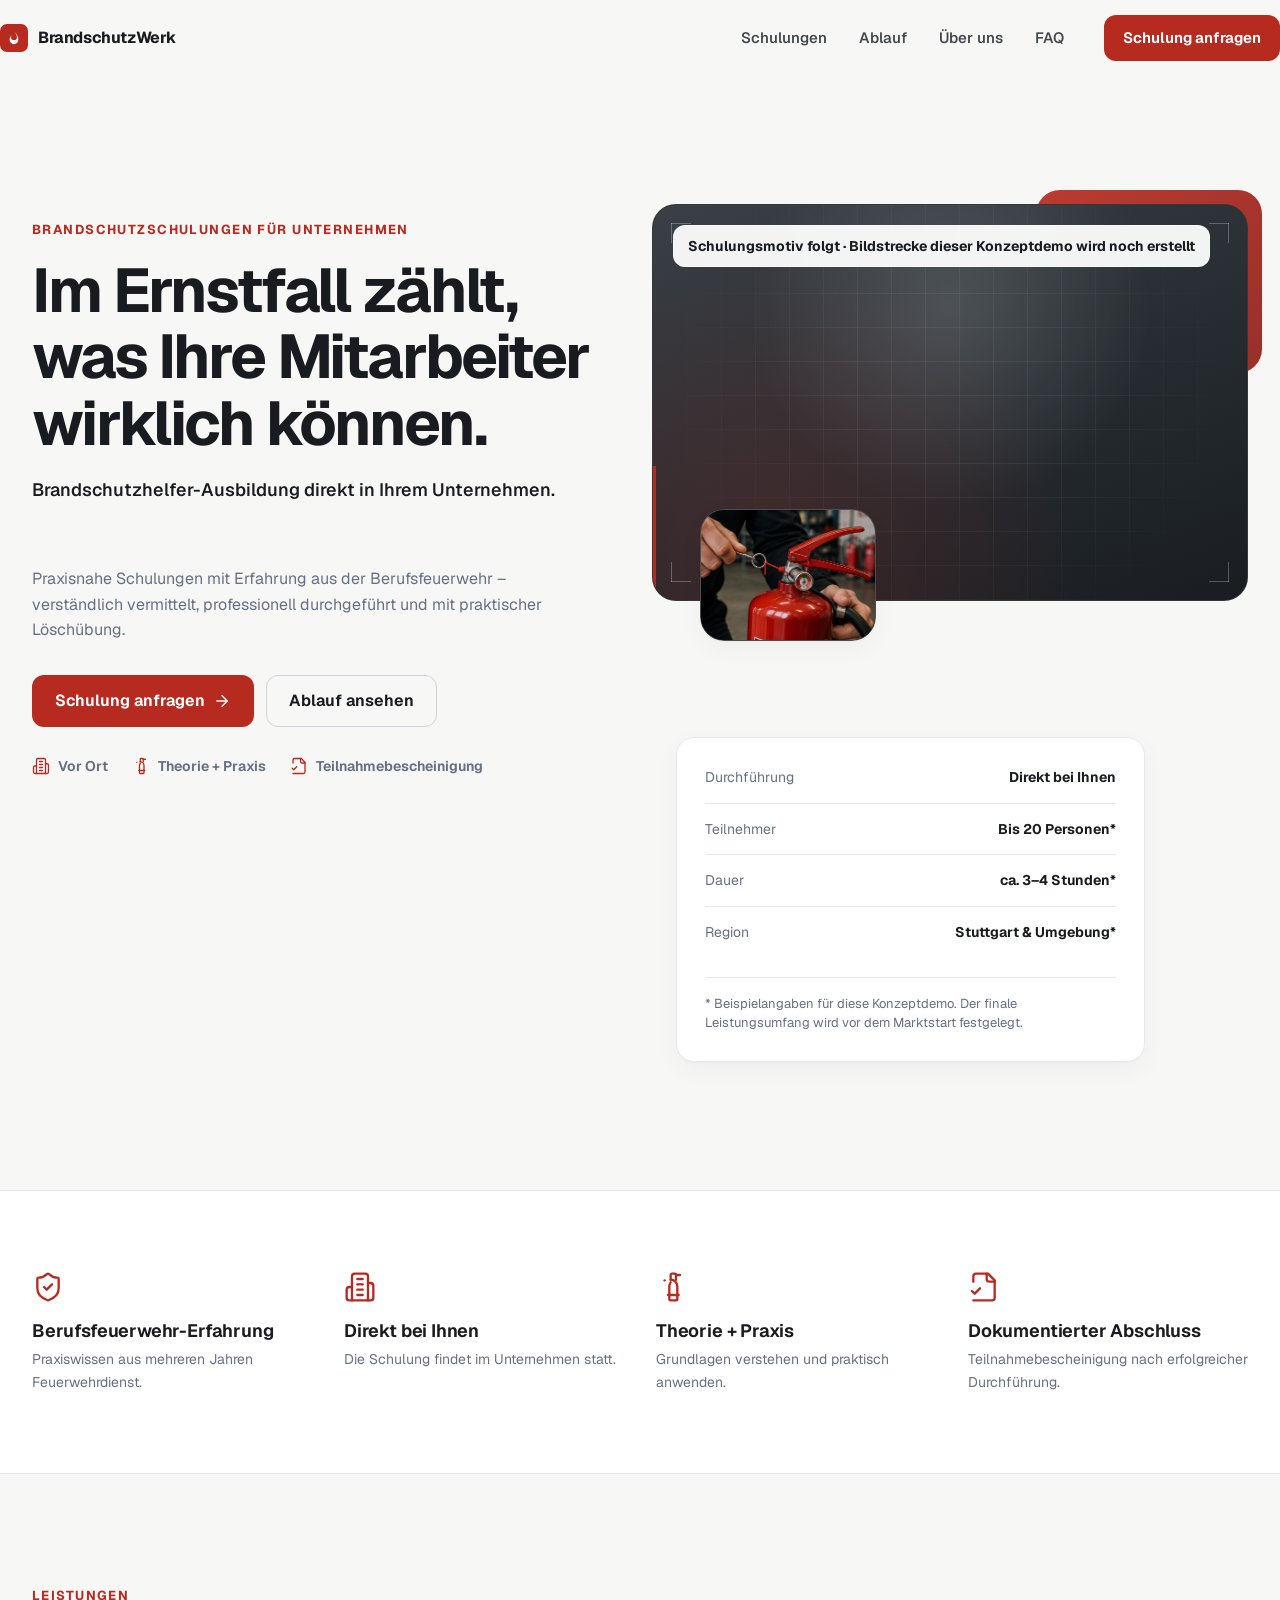
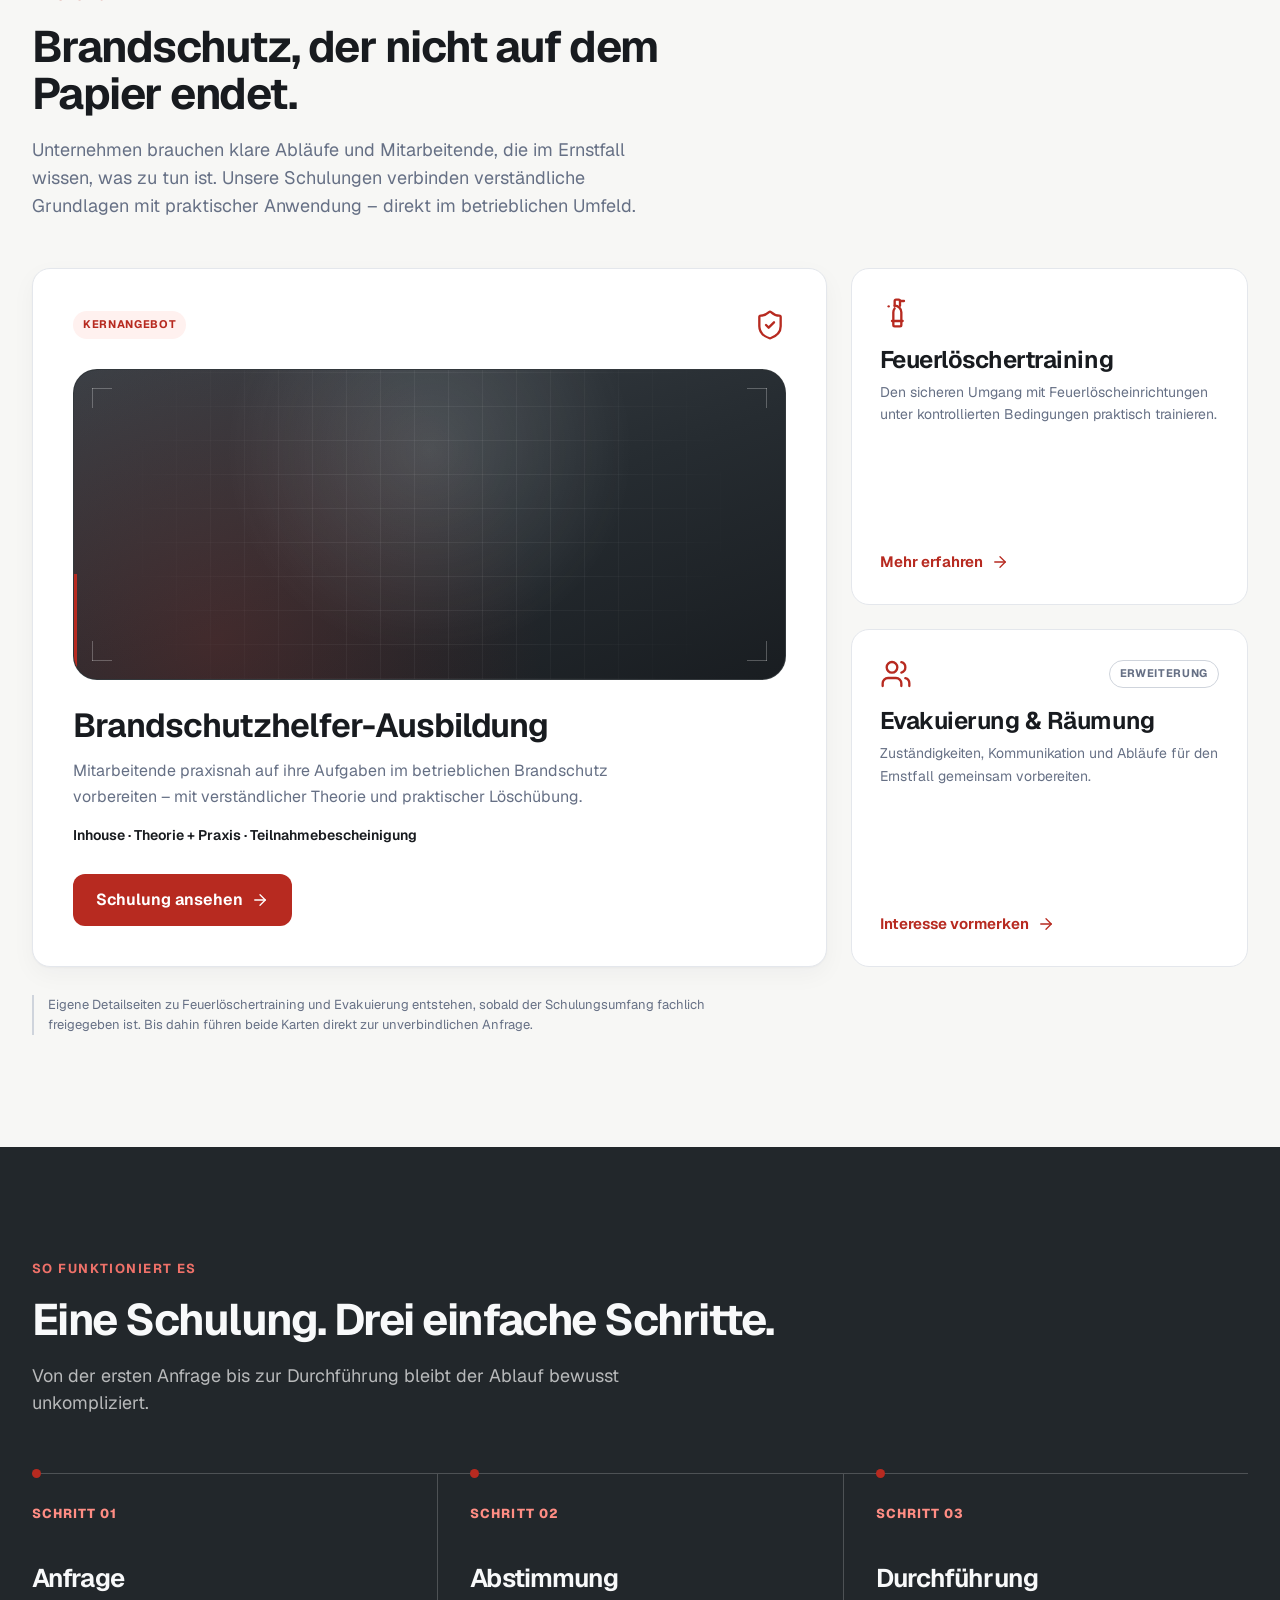
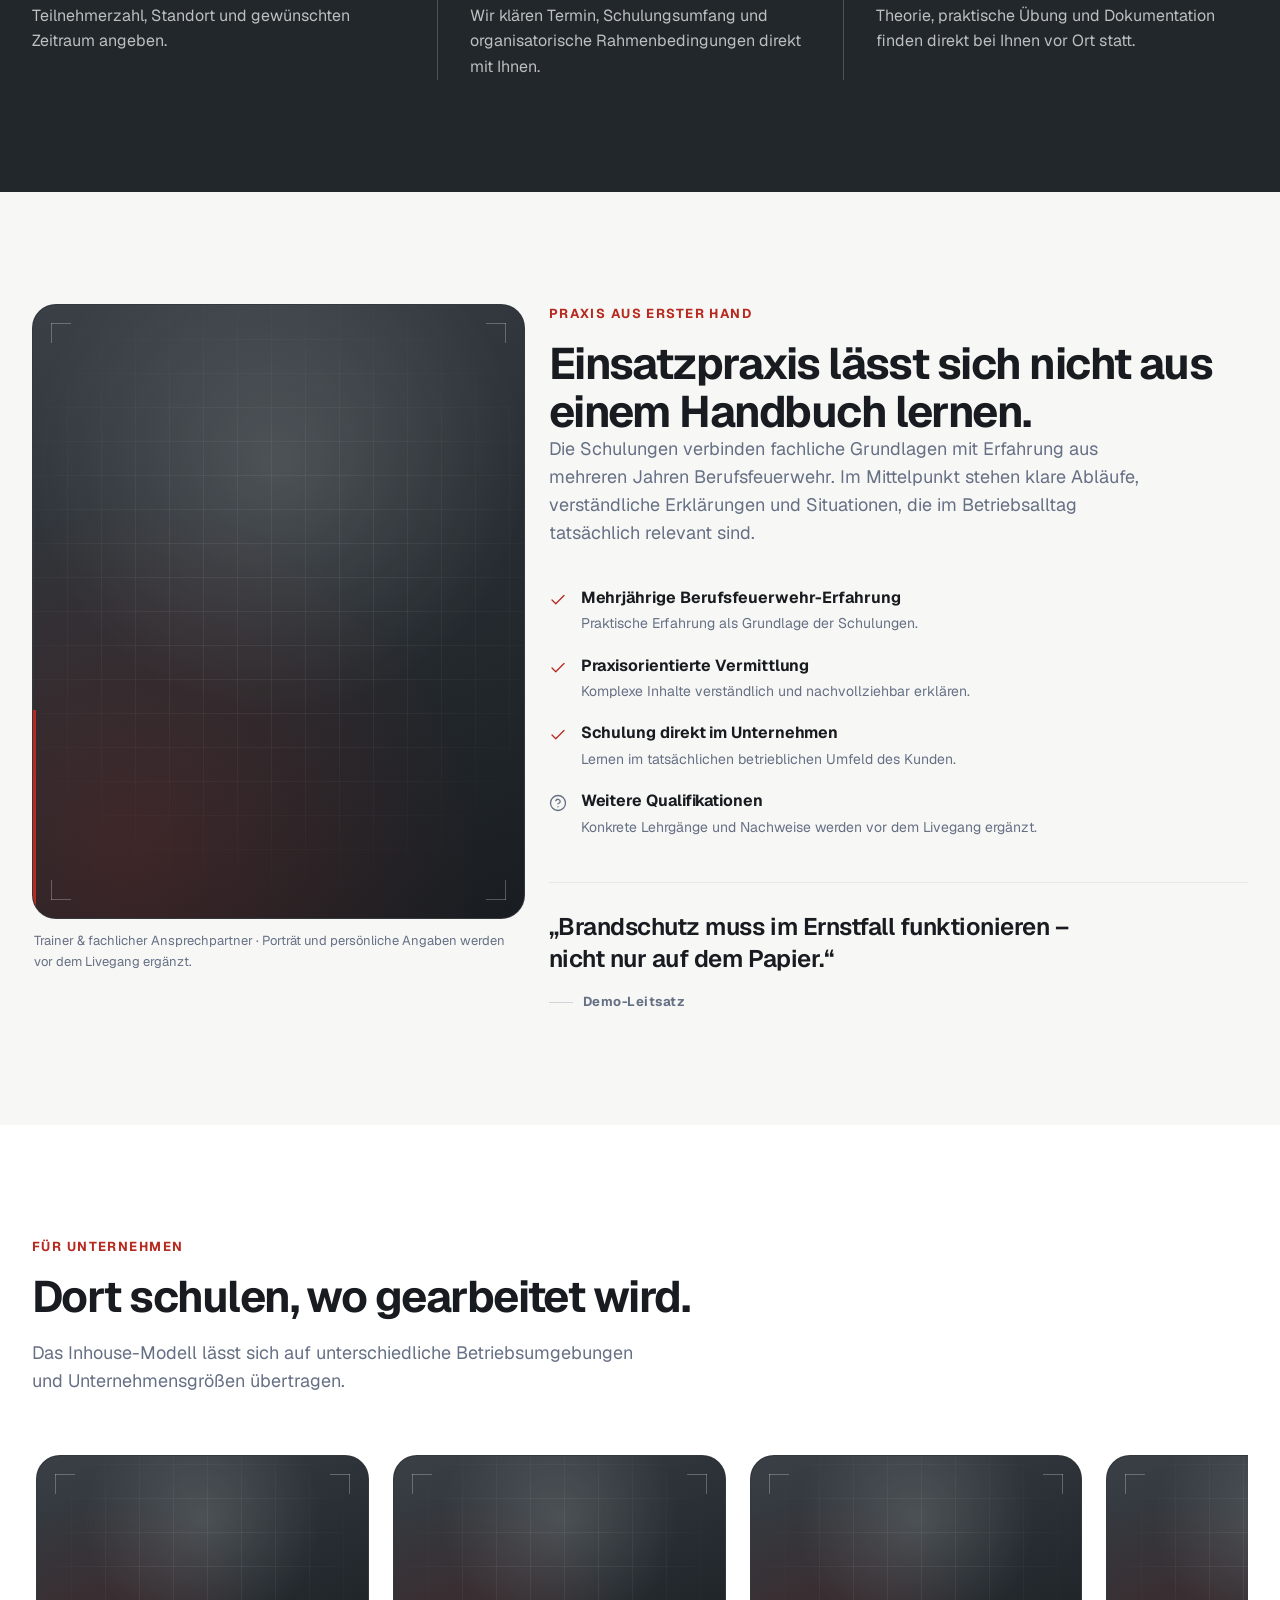
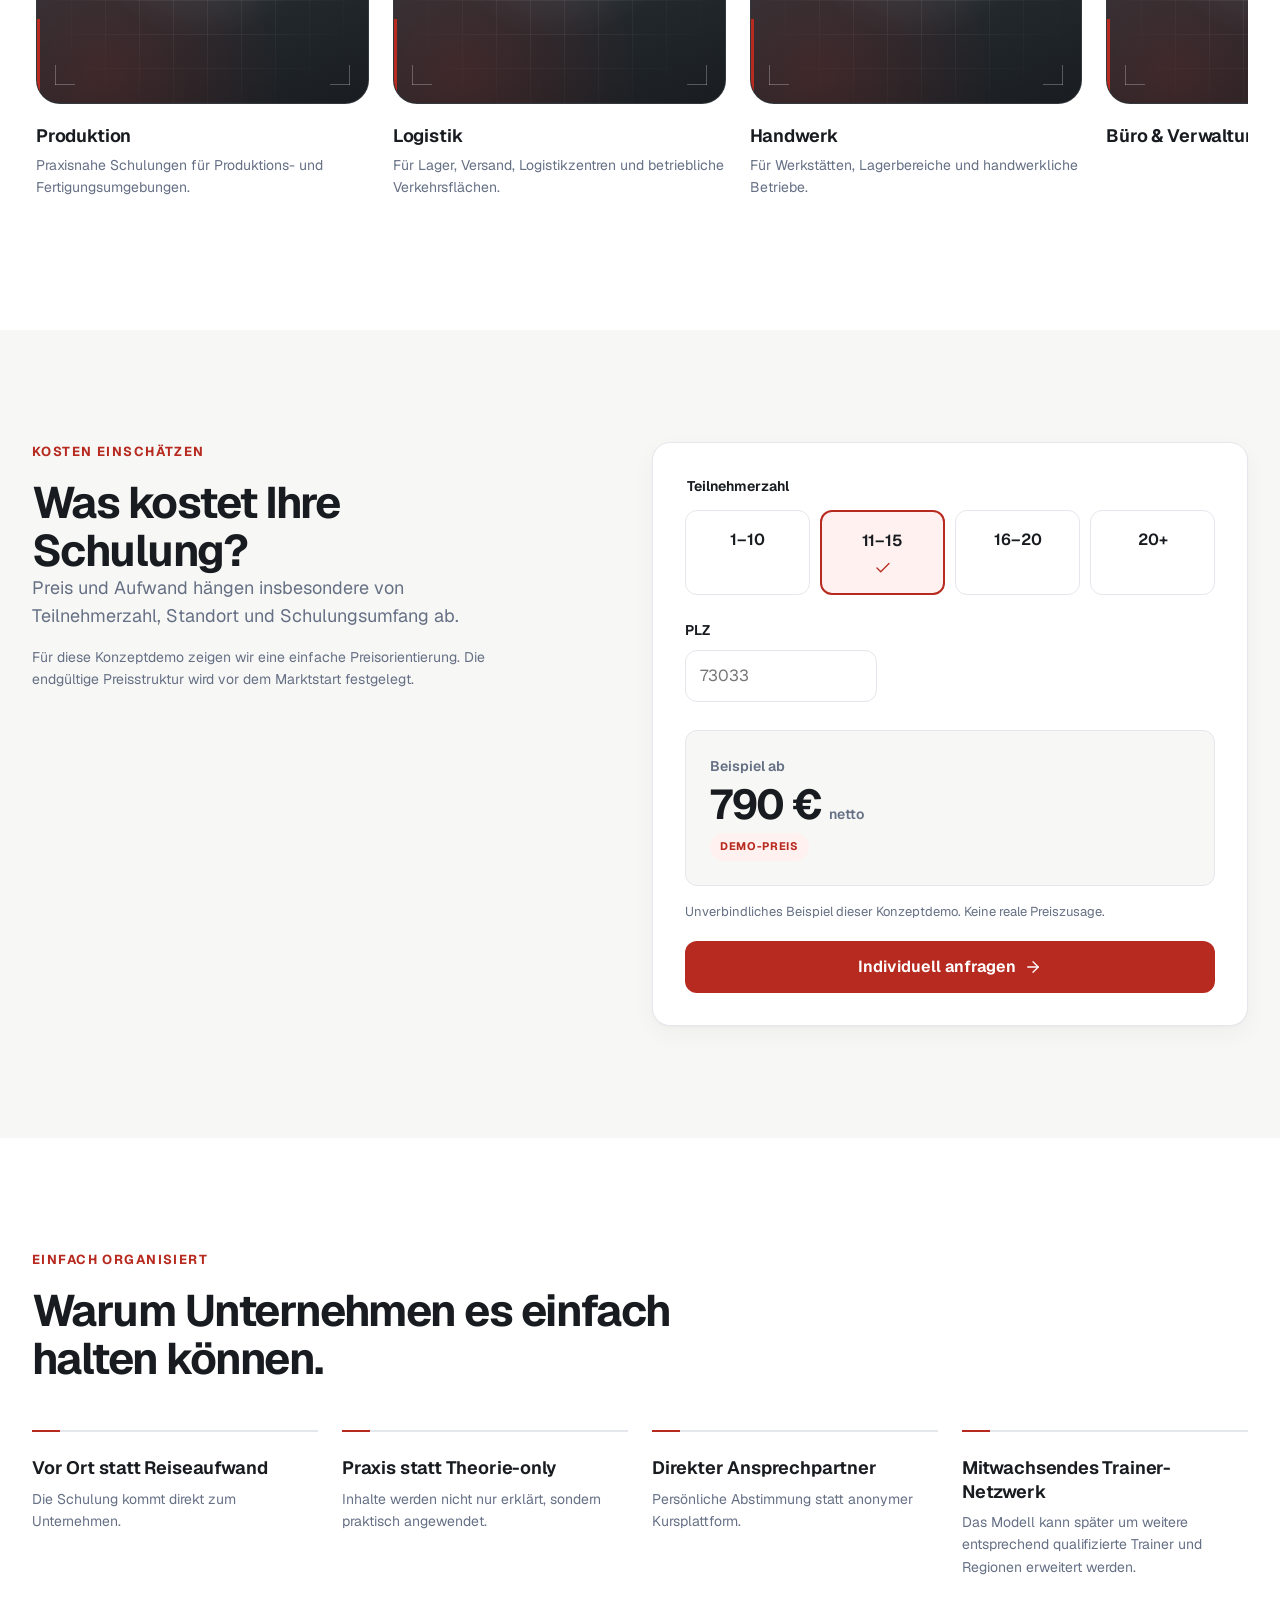
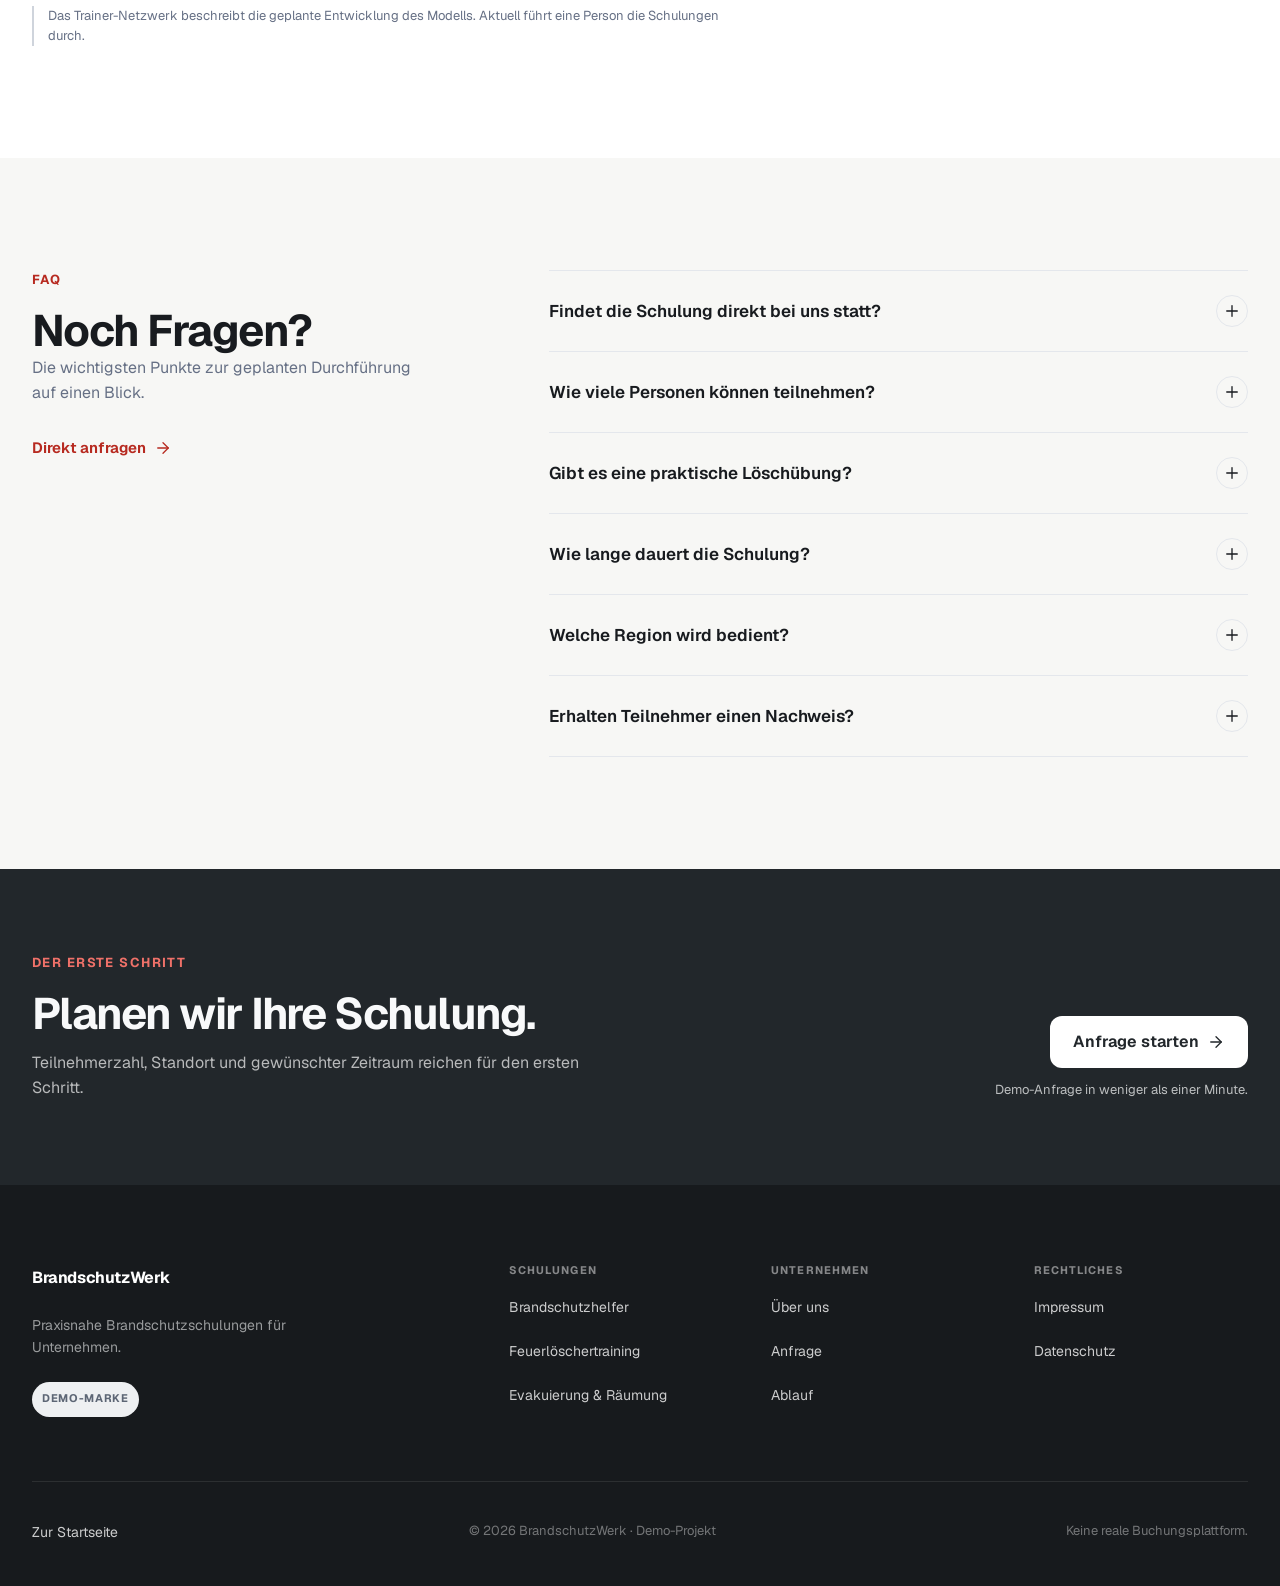
==== commit 458f9f37: "publish BRANDSCHUTZWERK_PUBLIC_SITE from rebuild/demo-integration-v2@a5e39bb3c915 (artefact fb40e6d9" ====
--- a/index.html
+++ b/index.html
@@ -102,8 +102,9 @@
 
         <div class="media-stage media-stage--has-inset home-hero__media reveal-image" data-delay="2">
           <span class="media-stage__accent" aria-hidden="true"></span>
-          <figure class="asset-frame asset-frame--16x7 motion-image-zoom" data-component="HeroImage" data-asset-id="ASSET_PHOTO_01_HERO_TRAINING" data-status="ASSET_PENDING">
+          <figure class="asset-frame asset-frame--16x7 motion-image-zoom" data-slot-id="SLOT_HOME_HERO_ANCHOR" data-component="HeroImage" data-asset-id="ASSET_PHOTO_01_HERO_TRAINING" data-status="ASSET_PENDING">
           <div class="asset-frame__stage">
+            <!-- slot:begin SLOT_HOME_HERO_ANCHOR -->
             <div class="asset-placeholder" role="img" aria-label="Bildfläche für eine Brandschutzhelfer-Schulung im Unternehmen. Das Bild wird für diese Konzeptdemo noch erstellt.">
               <span class="asset-placeholder__glow"></span>
               <span class="asset-placeholder__grid"></span>
@@ -111,16 +112,17 @@
               <span class="asset-placeholder__rail"></span>
             </div>
             <p class="asset-frame__label">Schulungsmotiv folgt · Bildstrecke dieser Konzeptdemo wird noch erstellt</p>
+            <!-- slot:end SLOT_HOME_HERO_ANCHOR -->
           </div>
           </figure>
           <figure class="asset-frame asset-frame--4x3 media-stage__inset motion-image-zoom" data-slot-id="SLOT_HOME_HERO_DETAIL" data-status="ASSET_PENDING">
             <div class="asset-frame__stage">
-              <div class="asset-placeholder" role="img" aria-label="Bildfläche für eine Detailaufnahme der Feuerlöscher-Handhabung. Das Motiv wird für diese Konzeptdemo noch ergänzt.">
-                <span class="asset-placeholder__glow"></span>
-                <span class="asset-placeholder__grid"></span>
-                <span class="asset-placeholder__frame"></span>
-                <span class="asset-placeholder__rail"></span>
-              </div>
+              <!-- slot:begin SLOT_HOME_HERO_DETAIL -->
+              <picture>
+                <source type="image/webp" srcset="./assets/photos/BSW_EXTINGUISHER_PIN_01/BSW_EXTINGUISHER_PIN_01-400.webp 400w, ./assets/photos/BSW_EXTINGUISHER_PIN_01/BSW_EXTINGUISHER_PIN_01-760.webp 760w">
+                <img src="./assets/photos/BSW_EXTINGUISHER_PIN_01/BSW_EXTINGUISHER_PIN_01-760.jpg" alt="Hände ziehen den Sicherungsstift eines Feuerlöschers; die Plombe reißt, das Manometer steht im grünen Bereich." width="760" height="570" loading="lazy" decoding="async">
+              </picture>
+              <!-- slot:end SLOT_HOME_HERO_DETAIL -->
             </div>
           </figure>
         </div>
@@ -216,14 +218,16 @@
               <span class="badge">KERNANGEBOT</span>
               <svg class="icon icon--feature" aria-hidden="true"><use href="#icon-shield-check"></use></svg>
             </div>
-            <figure class="asset-frame asset-frame--16x7 home-bento__media reveal-image motion-image-zoom" data-asset-id="ASSET_PHOTO_03_EXTINGUISHER_DETAIL" data-status="ASSET_PENDING">
+            <figure class="asset-frame asset-frame--16x7 home-bento__media reveal-image motion-image-zoom" data-slot-id="SLOT_HOME_BENTO_PRIMARY" data-asset-id="ASSET_PHOTO_03_EXTINGUISHER_DETAIL" data-status="ASSET_PENDING">
               <div class="asset-frame__stage">
+                <!-- slot:begin SLOT_HOME_BENTO_PRIMARY -->
                 <div class="asset-placeholder" role="img" aria-label="Bildfläche für eine Feuerlöscher-Detailaufnahme. Das Bild wird für diese Konzeptdemo noch erstellt.">
                   <span class="asset-placeholder__glow"></span>
                   <span class="asset-placeholder__grid"></span>
                   <span class="asset-placeholder__frame"></span>
                   <span class="asset-placeholder__rail"></span>
                 </div>
+                <!-- slot:end SLOT_HOME_BENTO_PRIMARY -->
               </div>
             </figure>
             <h3>Brandschutzhelfer-Ausbildung</h3>
@@ -290,14 +294,16 @@
         <div class="grid-12 home-trainer__grid">
 
           <div class="home-trainer__media reveal-image">
-            <figure class="asset-frame asset-frame--4x5 motion-image-zoom" data-asset-id="ASSET_PHOTO_02_TRAINER_PORTRAIT" data-status="ASSET_PENDING">
+            <figure class="asset-frame asset-frame--4x5 motion-image-zoom" data-slot-id="SLOT_HOME_TRAINER_ACTION" data-asset-id="ASSET_PHOTO_02_TRAINER_PORTRAIT" data-status="ASSET_PENDING">
               <div class="asset-frame__stage">
+                <!-- slot:begin SLOT_HOME_TRAINER_ACTION -->
                 <div class="asset-placeholder" role="img" aria-label="Bildfläche für das Porträt des Trainers. Das Bild wird für diese Konzeptdemo noch erstellt.">
                   <span class="asset-placeholder__glow"></span>
                   <span class="asset-placeholder__grid"></span>
                   <span class="asset-placeholder__frame"></span>
                   <span class="asset-placeholder__rail"></span>
                 </div>
+                <!-- slot:end SLOT_HOME_TRAINER_ACTION -->
               </div>
               <figcaption class="asset-frame__caption" data-status="REAL_DATA_REQUIRED">Trainer &amp; fachlicher Ansprechpartner · Porträt und persönliche Angaben werden vor dem Livegang ergänzt.</figcaption>
             </figure>
@@ -360,42 +366,48 @@
 
         <ul class="home-industries__rail media-rail reveal" tabindex="0" aria-label="Branchenbeispiele — horizontal scrollbar">
           <li class="home-industry-card home-industry-card--slot motion-lift" data-industry-id="production">
-            <figure class="asset-frame asset-frame--4x3 motion-image-zoom" data-asset-id="ASSET_PHOTO_05_PRODUCTION" data-status="ASSET_PENDING">
+            <figure class="asset-frame asset-frame--4x3 motion-image-zoom" data-slot-id="SLOT_INDUSTRY_PRODUCTION" data-asset-id="ASSET_PHOTO_05_PRODUCTION" data-status="ASSET_PENDING">
               <div class="asset-frame__stage">
+                <!-- slot:begin SLOT_INDUSTRY_PRODUCTION -->
                 <div class="asset-placeholder" role="img" aria-label="Bildfläche für eine Produktionsumgebung. Das Bild wird für diese Konzeptdemo noch erstellt.">
                   <span class="asset-placeholder__glow"></span>
                   <span class="asset-placeholder__grid"></span>
                   <span class="asset-placeholder__frame"></span>
                   <span class="asset-placeholder__rail"></span>
                 </div>
+                <!-- slot:end SLOT_INDUSTRY_PRODUCTION -->
               </div>
             </figure>
             <h3>Produktion</h3>
             <p>Praxisnahe Schulungen für Produktions- und Fertigungsumgebungen.</p>
           </li>
           <li class="home-industry-card home-industry-card--slot motion-lift" data-industry-id="logistics">
-            <figure class="asset-frame asset-frame--4x3 motion-image-zoom" data-asset-id="ASSET_PHOTO_06_LOGISTICS" data-status="ASSET_PENDING">
+            <figure class="asset-frame asset-frame--4x3 motion-image-zoom" data-slot-id="SLOT_INDUSTRY_LOGISTICS" data-asset-id="ASSET_PHOTO_06_LOGISTICS" data-status="ASSET_PENDING">
               <div class="asset-frame__stage">
+                <!-- slot:begin SLOT_INDUSTRY_LOGISTICS -->
                 <div class="asset-placeholder" role="img" aria-label="Bildfläche für eine Logistikumgebung. Das Bild wird für diese Konzeptdemo noch erstellt.">
                   <span class="asset-placeholder__glow"></span>
                   <span class="asset-placeholder__grid"></span>
                   <span class="asset-placeholder__frame"></span>
                   <span class="asset-placeholder__rail"></span>
                 </div>
+                <!-- slot:end SLOT_INDUSTRY_LOGISTICS -->
               </div>
             </figure>
             <h3>Logistik</h3>
             <p>Für Lager, Versand, Logistikzentren und betriebliche Verkehrsflächen.</p>
           </li>
           <li class="home-industry-card home-industry-card--slot motion-lift" data-industry-id="craft">
-            <figure class="asset-frame asset-frame--4x3 motion-image-zoom" data-asset-id="ASSET_PHOTO_07_CRAFT" data-status="ASSET_PENDING">
+            <figure class="asset-frame asset-frame--4x3 motion-image-zoom" data-slot-id="SLOT_INDUSTRY_CRAFT" data-asset-id="ASSET_PHOTO_07_CRAFT" data-status="ASSET_PENDING">
               <div class="asset-frame__stage">
+                <!-- slot:begin SLOT_INDUSTRY_CRAFT -->
                 <div class="asset-placeholder" role="img" aria-label="Bildfläche für einen handwerklichen Betrieb. Das Bild wird für diese Konzeptdemo noch erstellt.">
                   <span class="asset-placeholder__glow"></span>
                   <span class="asset-placeholder__grid"></span>
                   <span class="asset-placeholder__frame"></span>
                   <span class="asset-placeholder__rail"></span>
                 </div>
+                <!-- slot:end SLOT_INDUSTRY_CRAFT -->
               </div>
             </figure>
             <h3>Handwerk</h3>
@@ -405,12 +417,14 @@
           <li class="home-industry-card home-industry-card--slot motion-lift" data-industry-id="office">
             <figure class="asset-frame asset-frame--4x3 motion-image-zoom" data-slot-id="SLOT_INDUSTRY_OFFICE" data-status="ASSET_PENDING">
               <div class="asset-frame__stage">
+                <!-- slot:begin SLOT_INDUSTRY_OFFICE -->
                 <div class="asset-placeholder" role="img" aria-label="Bildfläche für eine Büro- und Verwaltungsumgebung. Das Motiv wird für diese Konzeptdemo noch ergänzt.">
-                <span class="asset-placeholder__glow"></span>
-                <span class="asset-placeholder__grid"></span>
-                <span class="asset-placeholder__frame"></span>
-                <span class="asset-placeholder__rail"></span>
-              </div>
+                  <span class="asset-placeholder__glow"></span>
+                  <span class="asset-placeholder__grid"></span>
+                  <span class="asset-placeholder__frame"></span>
+                  <span class="asset-placeholder__rail"></span>
+                </div>
+                <!-- slot:end SLOT_INDUSTRY_OFFICE -->
               </div>
             </figure>
             <h3>Büro &amp; Verwaltung</h3>
@@ -418,12 +432,14 @@
           <li class="home-industry-card home-industry-card--slot motion-lift" data-industry-id="health">
             <figure class="asset-frame asset-frame--4x3 motion-image-zoom" data-slot-id="SLOT_INDUSTRY_CARE" data-status="ASSET_PENDING">
               <div class="asset-frame__stage">
+                <!-- slot:begin SLOT_INDUSTRY_CARE -->
                 <div class="asset-placeholder" role="img" aria-label="Bildfläche für eine Pflege- und Gesundheitsumgebung. Das Motiv wird für diese Konzeptdemo noch ergänzt.">
-                <span class="asset-placeholder__glow"></span>
-                <span class="asset-placeholder__grid"></span>
-                <span class="asset-placeholder__frame"></span>
-                <span class="asset-placeholder__rail"></span>
-              </div>
+                  <span class="asset-placeholder__glow"></span>
+                  <span class="asset-placeholder__grid"></span>
+                  <span class="asset-placeholder__frame"></span>
+                  <span class="asset-placeholder__rail"></span>
+                </div>
+                <!-- slot:end SLOT_INDUSTRY_CARE -->
               </div>
             </figure>
             <h3>Pflege &amp; Gesundheit</h3>
@@ -431,12 +447,14 @@
           <li class="home-industry-card home-industry-card--slot motion-lift" data-industry-id="hospitality">
             <figure class="asset-frame asset-frame--4x3 motion-image-zoom" data-slot-id="SLOT_INDUSTRY_GASTRO" data-status="ASSET_PENDING">
               <div class="asset-frame__stage">
+                <!-- slot:begin SLOT_INDUSTRY_GASTRO -->
                 <div class="asset-placeholder" role="img" aria-label="Bildfläche für eine Gastronomie- und Hotellerieumgebung. Das Motiv wird für diese Konzeptdemo noch ergänzt.">
-                <span class="asset-placeholder__glow"></span>
-                <span class="asset-placeholder__grid"></span>
-                <span class="asset-placeholder__frame"></span>
-                <span class="asset-placeholder__rail"></span>
-              </div>
+                  <span class="asset-placeholder__glow"></span>
+                  <span class="asset-placeholder__grid"></span>
+                  <span class="asset-placeholder__frame"></span>
+                  <span class="asset-placeholder__rail"></span>
+                </div>
+                <!-- slot:end SLOT_INDUSTRY_GASTRO -->
               </div>
             </figure>
             <h3>Gastronomie &amp; Hotellerie</h3>
--- a/css/components/asset-frame.css
+++ b/css/components/asset-frame.css
@@ -18,6 +18,20 @@
 .asset-frame--4x5 .asset-frame__stage { aspect-ratio: 4 / 5; }
 
 .asset-frame__stage img { width: 100%; height: 100%; object-fit: cover; }
+
+/* Focal point per breakpoint. The generator emits --focal-* on the image from
+   the slot binding; one image often needs a different framing on a phone than
+   in a wide desktop crop, and an inline object-position cannot carry a media
+   query. Unset means centred. */
+.asset-frame__stage img { object-position: var(--focal-mobile, 50% 50%); }
+@media (min-width: 768px) {
+  .asset-frame__stage img { object-position: var(--focal-tablet, var(--focal-mobile, 50% 50%)); }
+}
+@media (min-width: 1024px) {
+  .asset-frame__stage img {
+    object-position: var(--focal-desktop, var(--focal-tablet, var(--focal-mobile, 50% 50%)));
+  }
+}
 
 .asset-placeholder {
   --mark: rgba(255, 255, 255, .26);
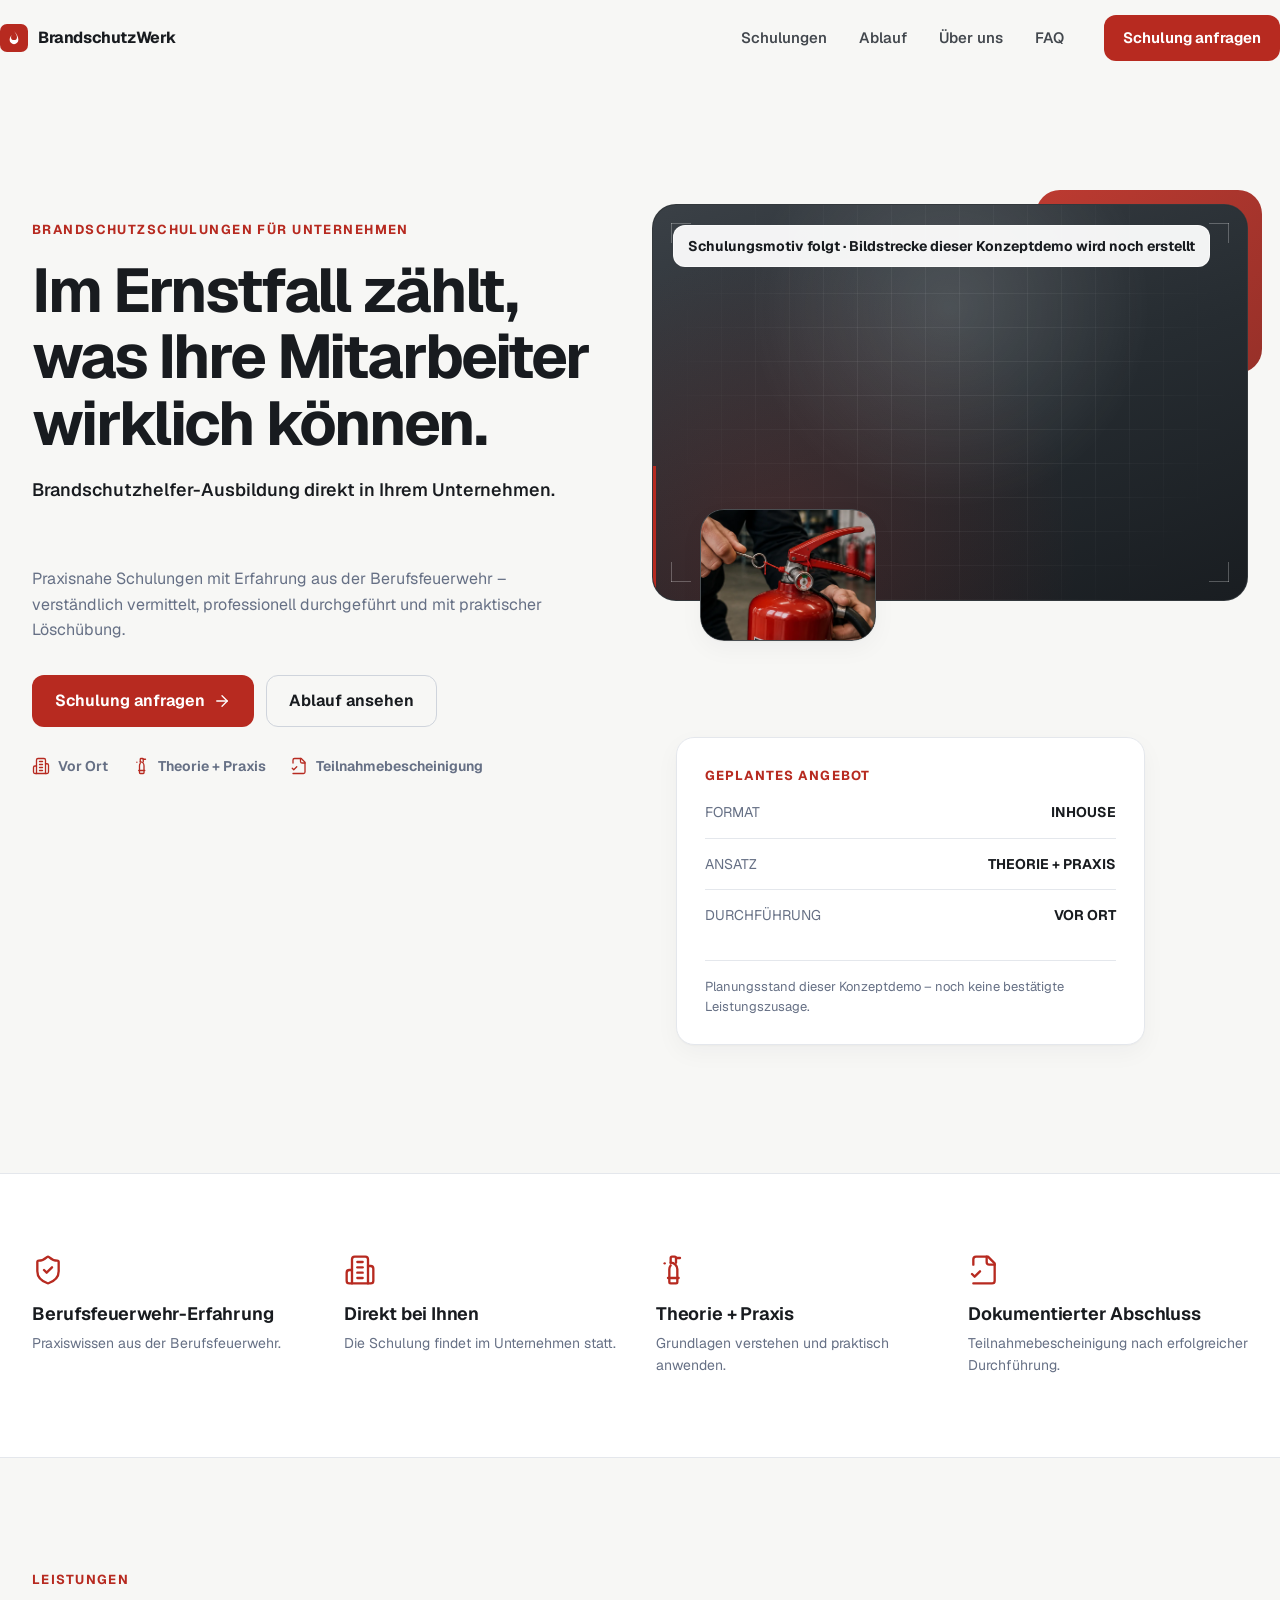
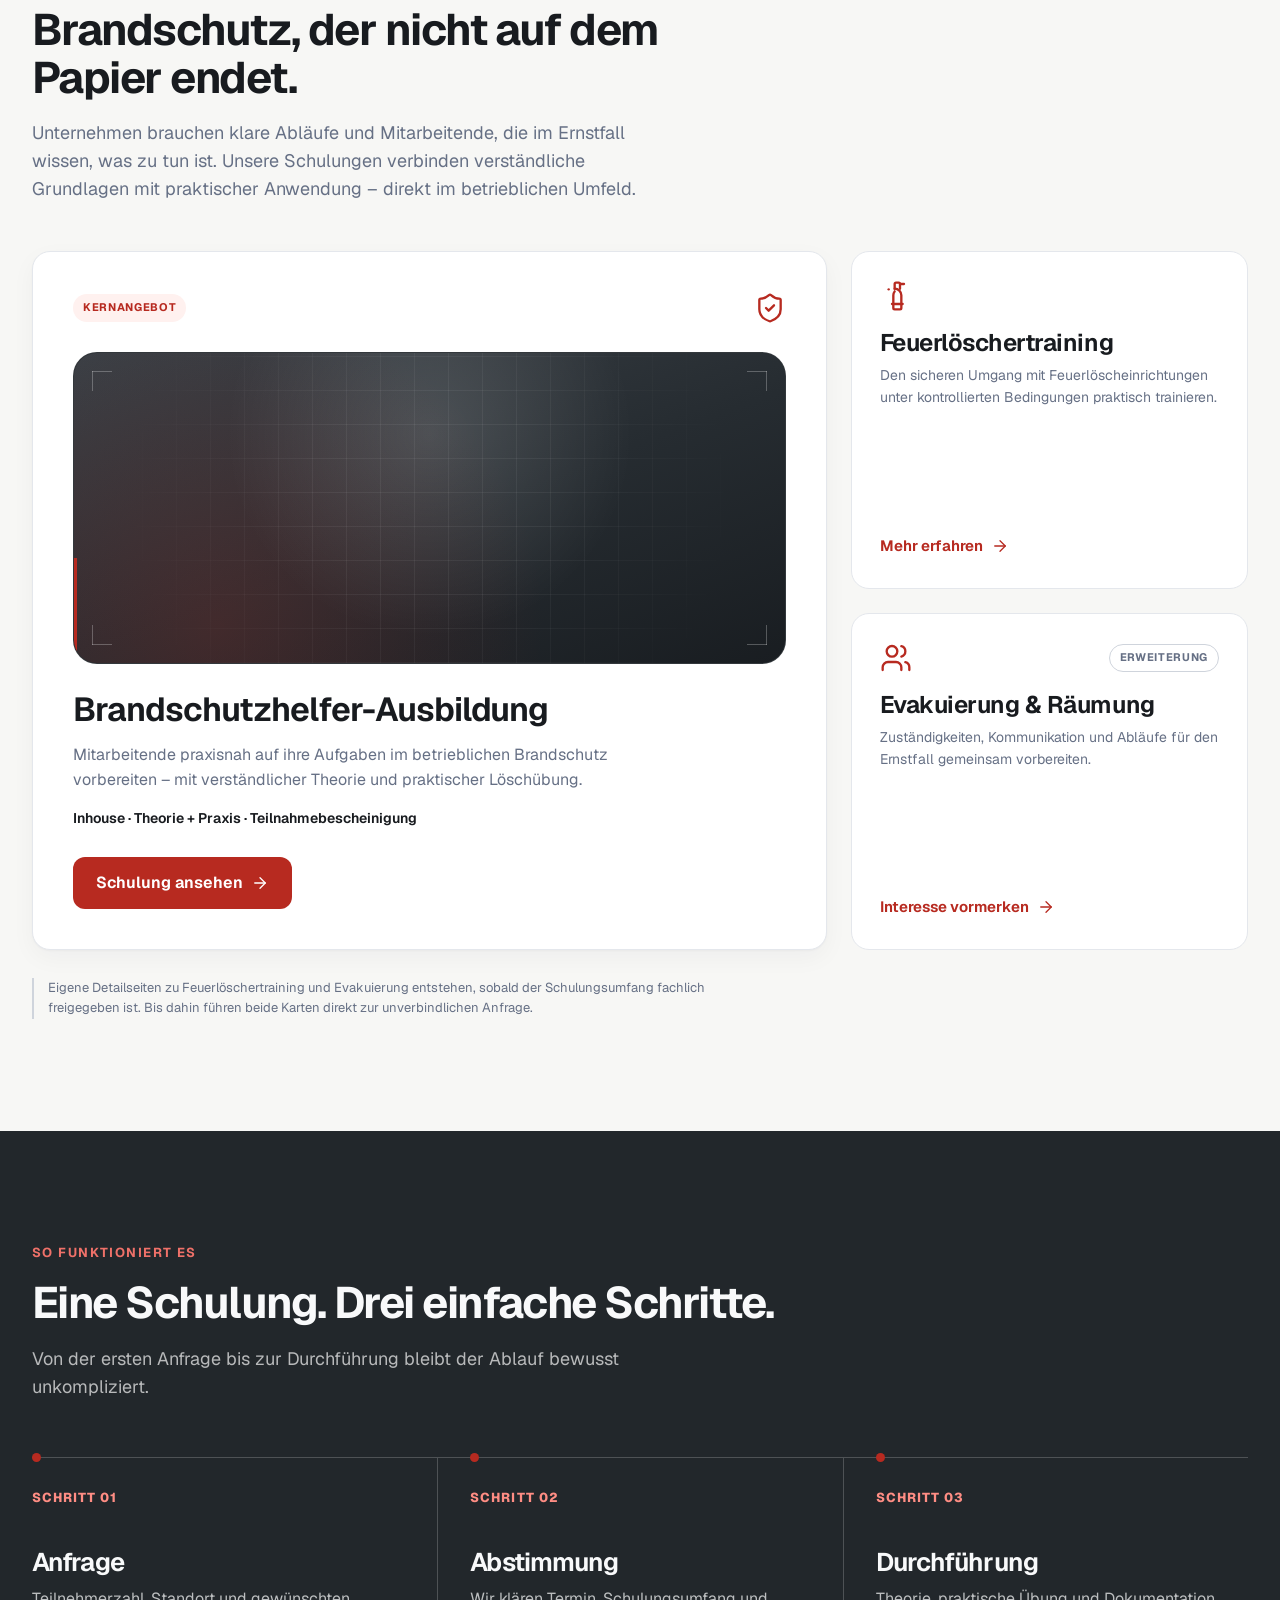
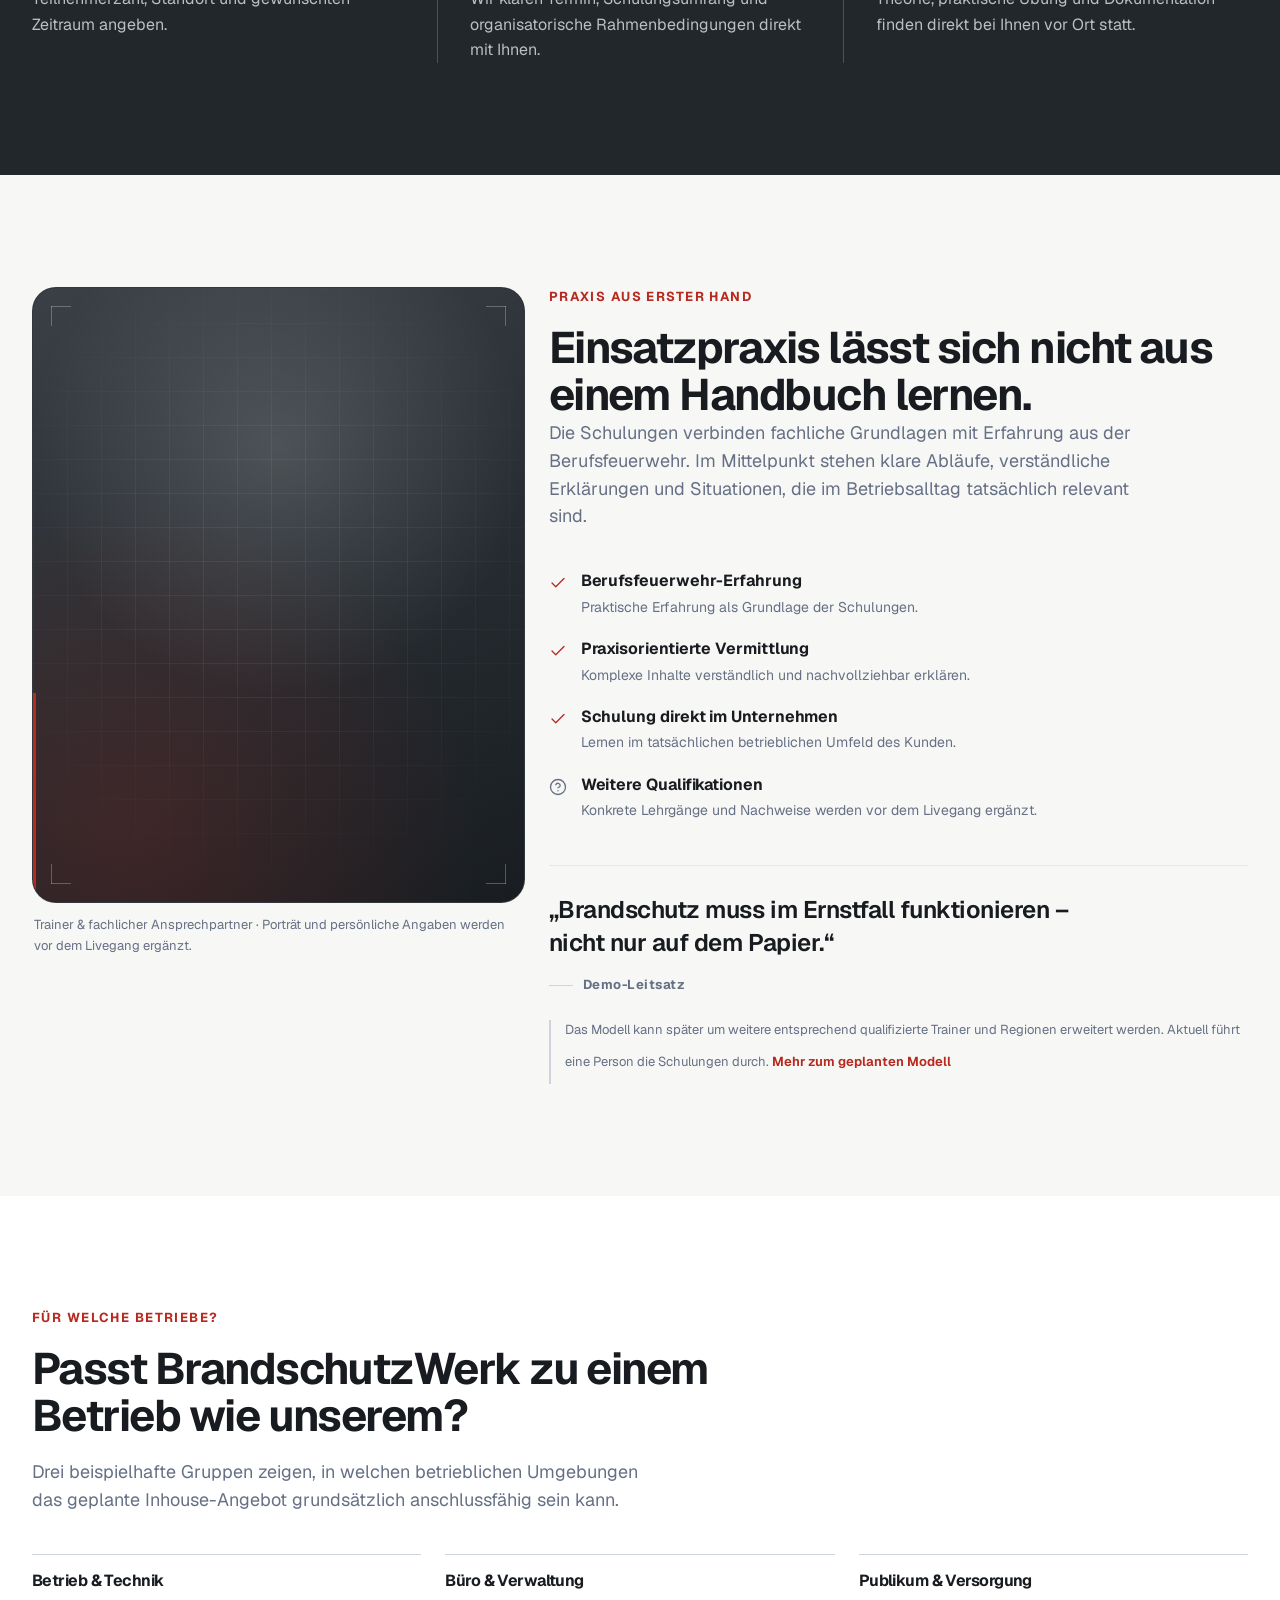
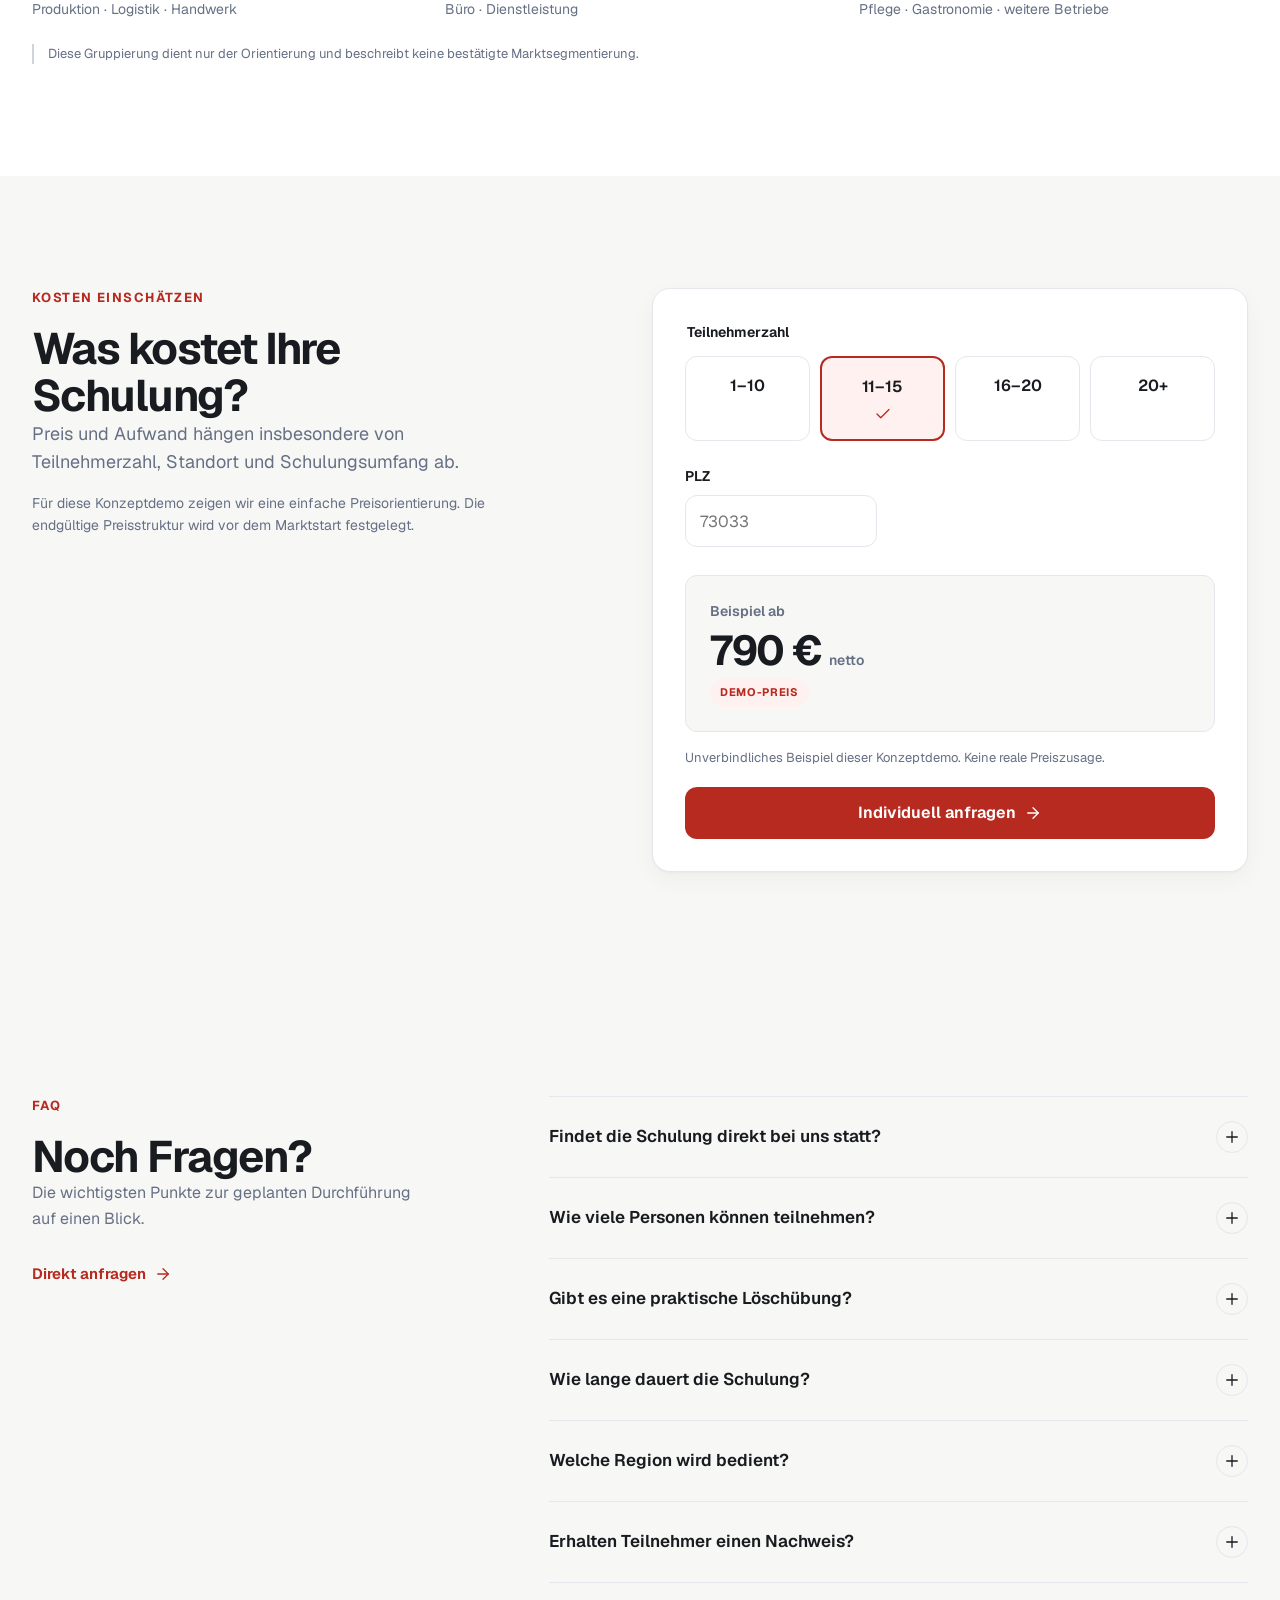
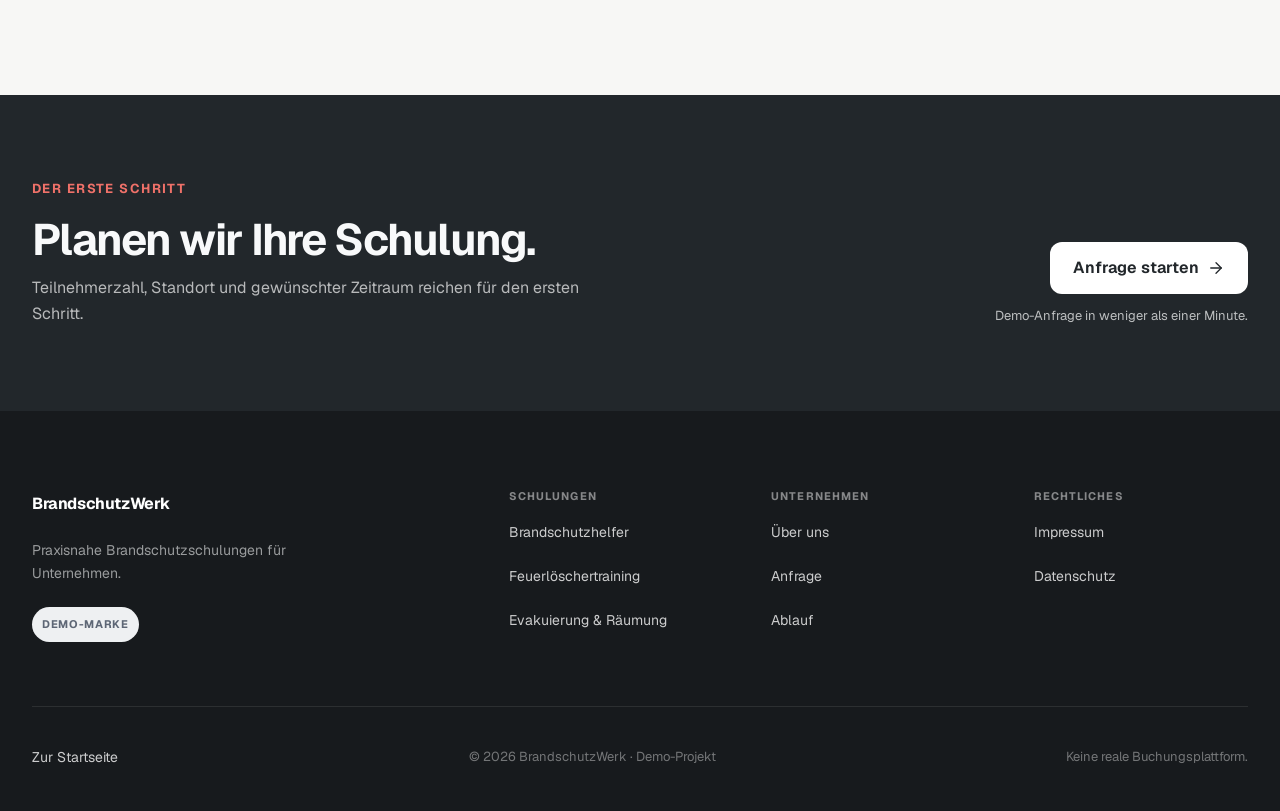
==== commit ae8168ac: "publish BRANDSCHUTZWERK_PUBLIC_SITE from rebuild/demo-integration-v2@518c30080550 (artefact 139203d6" ====
--- a/index.html
+++ b/index.html
@@ -11,7 +11,21 @@
   <meta property="og:description" content="Praxisnahe Brandschutzhelfer-Ausbildung und Feuerlöschertraining direkt in Ihrem Unternehmen. Verständlich vermittelt, praktisch durchgeführt und unkompliziert angefragt.">
   <meta property="og:type" content="website">
   <meta property="og:locale" content="de_DE">
+  <meta property="og:site_name" content="BrandschutzWerk">
+  <meta property="og:url" content="https://silentsn3aker.github.io/brandschutzwerk-preview/">
+  <meta property="og:image" content="https://silentsn3aker.github.io/brandschutzwerk-preview/assets/brand/og-card.jpg">
+  <meta property="og:image:type" content="image/jpeg">
+  <meta property="og:image:width" content="1200">
+  <meta property="og:image:height" content="630">
+  <meta property="og:image:alt" content="Vorschaukarte der BrandschutzWerk-Konzeptdemo: Schriftzug, Leitsatz „Im Ernstfall zählt, was Ihre Mitarbeiter wirklich können.“ und die Kennzeichnung Konzeptdemo.">
+  <meta name="twitter:card" content="summary_large_image">
+  <meta name="twitter:title" content="BrandschutzWerk | Brandschutzschulungen für Unternehmen">
+  <meta name="twitter:description" content="Praxisnahe Brandschutzhelfer-Ausbildung und Feuerlöschertraining direkt in Ihrem Unternehmen. Verständlich vermittelt, praktisch durchgeführt und unkompliziert angefragt.">
+  <meta name="twitter:image" content="https://silentsn3aker.github.io/brandschutzwerk-preview/assets/brand/og-card.jpg">
+  <meta name="twitter:image:alt" content="Vorschaukarte der BrandschutzWerk-Konzeptdemo: Schriftzug, Leitsatz „Im Ernstfall zählt, was Ihre Mitarbeiter wirklich können.“ und die Kennzeichnung Konzeptdemo.">
+  <meta name="theme-color" content="#f7f7f5">
   <link rel="icon" href="./assets/brand/favicon.svg" type="image/svg+xml">
+  <link rel="apple-touch-icon" href="./assets/brand/apple-touch-icon.png">
   <link rel="preload" href="./assets/fonts/geist-variable.woff2" as="font" type="font/woff2" crossorigin>
   <link rel="stylesheet" href="./css/foundation/fonts.css">
   <link rel="stylesheet" href="./css/foundation/tokens.css">
@@ -36,9 +50,125 @@
   <link rel="stylesheet" href="./css/patterns/micro-trust.css">
   <link rel="stylesheet" href="./css/patterns/timeline.css">
   <link rel="stylesheet" href="./css/patterns/media-stage.css">
-  <link rel="stylesheet" href="./css/patterns/media-rail.css">
   <link rel="stylesheet" href="./css/patterns/final-cta.css">
   <link rel="stylesheet" href="./css/pages/home.css">
+  <script type="application/ld+json">
+    {
+      "@context": "https://schema.org",
+      "@graph": [
+        {
+          "@type": "Organization",
+          "@id": "https://silentsn3aker.github.io/brandschutzwerk-preview/#organization",
+          "name": "BrandschutzWerk",
+          "url": "https://silentsn3aker.github.io/brandschutzwerk-preview/",
+          "description": "Praxisnahe Brandschutzhelfer-Ausbildung und Feuerlöschertraining direkt im Unternehmen.",
+          "disambiguatingDescription": "Konzeptdemo. BrandschutzWerk ist derzeit kein werbendes Unternehmen. Leistungsumfang, Gruppengröße, Dauer, Preise, Einsatzregion und Rechtsform sind Beispielangaben dieser Demo und werden vor einem Marktstart festgelegt.",
+          "logo": {
+            "@type": "ImageObject",
+            "url": "https://silentsn3aker.github.io/brandschutzwerk-preview/assets/brand/brand-mark.svg"
+          }
+        },
+        {
+          "@type": "WebSite",
+          "@id": "https://silentsn3aker.github.io/brandschutzwerk-preview/#website",
+          "url": "https://silentsn3aker.github.io/brandschutzwerk-preview/",
+          "name": "BrandschutzWerk",
+          "inLanguage": "de-DE",
+          "publisher": {
+            "@id": "https://silentsn3aker.github.io/brandschutzwerk-preview/#organization"
+          }
+        },
+        {
+          "@type": "ImageObject",
+          "@id": "https://silentsn3aker.github.io/brandschutzwerk-preview/#sharecard",
+          "url": "https://silentsn3aker.github.io/brandschutzwerk-preview/assets/brand/og-card.jpg",
+          "width": 1200,
+          "height": 630,
+          "caption": "Vorschaukarte der BrandschutzWerk-Konzeptdemo: Schriftzug, Leitsatz „Im Ernstfall zählt, was Ihre Mitarbeiter wirklich können.“ und die Kennzeichnung Konzeptdemo."
+        },
+        {
+          "@type": [
+            "WebPage",
+            "FAQPage"
+          ],
+          "@id": "https://silentsn3aker.github.io/brandschutzwerk-preview/#webpage",
+          "url": "https://silentsn3aker.github.io/brandschutzwerk-preview/",
+          "name": "BrandschutzWerk | Brandschutzschulungen für Unternehmen",
+          "description": "Praxisnahe Brandschutzhelfer-Ausbildung und Feuerlöschertraining direkt in Ihrem Unternehmen. Verständlich vermittelt, praktisch durchgeführt und unkompliziert angefragt.",
+          "inLanguage": "de-DE",
+          "isPartOf": {
+            "@id": "https://silentsn3aker.github.io/brandschutzwerk-preview/#website"
+          },
+          "about": {
+            "@id": "https://silentsn3aker.github.io/brandschutzwerk-preview/#organization"
+          },
+          "primaryImageOfPage": {
+            "@id": "https://silentsn3aker.github.io/brandschutzwerk-preview/#sharecard"
+          },
+          "mainEntity": [
+            {
+              "@type": "Question",
+              "name": "Findet die Schulung direkt bei uns statt?",
+              "acceptedAnswer": {
+                "@type": "Answer",
+                "text": "Ja. Das geplante Kernmodell sind Inhouse-Schulungen direkt im Unternehmen. Dadurch entfällt zusätzlicher Reiseaufwand für Ihre Mitarbeitenden und viele organisatorische Fragen lassen sich direkt vor Ort klären."
+              }
+            },
+            {
+              "@type": "Question",
+              "name": "Wie viele Personen können teilnehmen?",
+              "acceptedAnswer": {
+                "@type": "Answer",
+                "text": "Für diese Konzeptdemo kalkulieren wir mit Gruppen bis etwa 20 Personen. Die endgültige Gruppengröße wird vor dem Livegang anhand des finalen Schulungskonzepts festgelegt."
+              }
+            },
+            {
+              "@type": "Question",
+              "name": "Gibt es eine praktische Löschübung?",
+              "acceptedAnswer": {
+                "@type": "Answer",
+                "text": "Ja. Das geplante Schulungskonzept verbindet theoretische Grundlagen mit einer kontrollierten praktischen Übung."
+              }
+            },
+            {
+              "@type": "Question",
+              "name": "Wie lange dauert die Schulung?",
+              "acceptedAnswer": {
+                "@type": "Answer",
+                "text": "Für die Demo rechnen wir mit ungefähr drei bis vier Stunden. Die tatsächliche Dauer richtet sich nach Gruppengröße, Schulungsumfang und finalem fachlichen Konzept."
+              }
+            },
+            {
+              "@type": "Question",
+              "name": "Welche Region wird bedient?",
+              "acceptedAnswer": {
+                "@type": "Answer",
+                "text": "Als Ausgangspunkt der Demo verwenden wir Stuttgart und Umgebung. Der tatsächliche Einsatzradius wird vor dem Marktstart festgelegt und kann mit zusätzlichen Trainern später erweitert werden."
+              }
+            },
+            {
+              "@type": "Question",
+              "name": "Erhalten Teilnehmer einen Nachweis?",
+              "acceptedAnswer": {
+                "@type": "Answer",
+                "text": "Nach der Durchführung ist eine entsprechende Teilnahmebescheinigung vorgesehen. Die endgültige Form der Dokumentation wird vor dem Livegang festgelegt."
+              }
+            }
+          ]
+        },
+        {
+          "@type": "Service",
+          "@id": "https://silentsn3aker.github.io/brandschutzwerk-preview/#service-brandschutzhelfer",
+          "name": "Brandschutzhelfer-Ausbildung",
+          "serviceType": "Brandschutzhelfer-Ausbildung",
+          "description": "Mitarbeitende praxisnah auf ihre Aufgaben im betrieblichen Brandschutz vorbereiten – mit verständlicher Theorie und praktischer Löschübung.",
+          "provider": {
+            "@id": "https://silentsn3aker.github.io/brandschutzwerk-preview/#organization"
+          }
+        }
+      ]
+    }
+  </script>
 </head>
 <body class="page-shell" data-page="PAGE_HOME">
 <svg xmlns="http://www.w3.org/2000/svg" style="display:none" aria-hidden="true">
@@ -67,10 +197,10 @@
         <ul class="site-header__links">
           <li><a href="./brandschutzhelfer/">Schulungen</a></li>
           <li><a href="#ablauf">Ablauf</a></li>
-          <li><a href="./ueber-uns/">Über uns</a></li>
+          <li><a href="./ueber-uns/" data-value-route="VALUE_03 VALUE_04">Über uns</a></li>
           <li><a href="#faq">FAQ</a></li>
         </ul>
-        <a class="btn btn--primary site-header__cta" href="./anfrage/">Schulung anfragen</a>
+        <a class="btn btn--primary site-header__cta" href="./anfrage/" data-value-route="VALUE_03">Schulung anfragen</a>
       </nav>
       <button class="menu-toggle" type="button" aria-expanded="false" aria-controls="mobile-nav" aria-label="Menü öffnen" data-menu-toggle>
         <svg class="icon" aria-hidden="true"><use href="#icon-plus"></use></svg>
@@ -82,16 +212,16 @@
     <div class="container mobile-navigation__inner">
     <a href="./brandschutzhelfer/">Schulungen<svg class="icon icon--sm" aria-hidden="true"><use href="#icon-arrow-right"></use></svg></a>
     <a href="#ablauf">Ablauf<svg class="icon icon--sm" aria-hidden="true"><use href="#icon-arrow-right"></use></svg></a>
-    <a href="./ueber-uns/">Über uns<svg class="icon icon--sm" aria-hidden="true"><use href="#icon-arrow-right"></use></svg></a>
+    <a href="./ueber-uns/" data-value-route="VALUE_03 VALUE_04">Über uns<svg class="icon icon--sm" aria-hidden="true"><use href="#icon-arrow-right"></use></svg></a>
     <a href="#faq">FAQ<svg class="icon icon--sm" aria-hidden="true"><use href="#icon-arrow-right"></use></svg></a>
-      <a class="btn btn--primary mobile-navigation__cta" href="./anfrage/">Schulung anfragen</a>
+      <a class="btn btn--primary mobile-navigation__cta" href="./anfrage/" data-value-route="VALUE_03">Schulung anfragen</a>
     </div>
   </nav>
 
   <main id="main-content">
 
     <!-- HOME_01_HERO -->
-    <section class="section section--large surface-editorial home-hero" data-section-id="HOME_01_HERO" data-component="HomeHero">
+    <section class="section section--large surface-editorial home-hero" data-section-id="HOME_01_HERO" data-component="HomeHero" data-value-route="VALUE_01 VALUE_02">
       <div class="container">
         <div class="grid-12 home-hero__grid">
           <div class="home-hero__copy reveal">
@@ -140,27 +270,24 @@
             </ul>
           </div>
 
-          <aside class="home-fact-panel reveal" data-delay="1" data-component="HeroFactPanel" aria-labelledby="fact-panel-title">
-            <h2 class="sr-only" id="fact-panel-title">Eckdaten der Demo-Schulung</h2>
+          <aside class="home-fact-panel reveal" data-delay="1" data-component="HeroFactPanel" data-value-route="VALUE_01 VALUE_02" data-status="PLANNED" aria-labelledby="fact-panel-title">
+            <h2 class="sr-only" id="fact-panel-title">Geplante Angebotsdefinitionen</h2>
+            <p class="home-fact-panel__status">GEPLANTES ANGEBOT</p>
             <dl class="home-fact-panel__list">
-              <div class="home-fact-panel__row" data-status="CONFIRMED">
-                <dt>Durchführung</dt>
-                <dd>Direkt bei Ihnen</dd>
-              </div>
-              <div class="home-fact-panel__row" data-demo="participant-limit" data-status="DEMO_DATA">
-                <dt>Teilnehmer</dt>
-                <dd>Bis 20 Personen*</dd>
-              </div>
-              <div class="home-fact-panel__row" data-demo="training-duration" data-status="DEMO_DATA">
-                <dt>Dauer</dt>
-                <dd>ca. 3–4 Stunden*</dd>
-              </div>
-              <div class="home-fact-panel__row" data-demo="service-region" data-status="DEMO_DATA">
-                <dt>Region</dt>
-                <dd>Stuttgart &amp; Umgebung*</dd>
+              <div class="home-fact-panel__row" data-offer-definition="format" data-status="PLANNED">
+                <dt>FORMAT</dt>
+                <dd>INHOUSE</dd>
+              </div>
+              <div class="home-fact-panel__row" data-offer-definition="approach" data-status="PLANNED">
+                <dt>ANSATZ</dt>
+                <dd>THEORIE + PRAXIS</dd>
+              </div>
+              <div class="home-fact-panel__row" data-offer-definition="delivery" data-status="PLANNED">
+                <dt>DURCHFÜHRUNG</dt>
+                <dd>VOR ORT</dd>
               </div>
             </dl>
-            <p class="home-fact-panel__footnote">* Beispielangaben für diese Konzeptdemo. Der finale Leistungsumfang wird vor dem Marktstart festgelegt.</p>
+            <p class="home-fact-panel__footnote">Planungsstand dieser Konzeptdemo – noch keine bestätigte Leistungszusage.</p>
           </aside>
         </div>
 
@@ -175,7 +302,7 @@
           <li class="home-credibility__item reveal" data-component="CredibilityItem" data-credibility-id="CREDIBILITY_FIRE_SERVICE">
             <svg class="icon icon--feature" aria-hidden="true"><use href="#icon-shield-check"></use></svg>
             <h3>Berufsfeuerwehr-Erfahrung</h3>
-            <p>Praxiswissen aus mehreren Jahren Feuerwehrdienst.</p>
+            <p>Praxiswissen aus der Berufsfeuerwehr.</p>
           </li>
           <li class="home-credibility__item reveal" data-delay="1" data-component="CredibilityItem" data-credibility-id="CREDIBILITY_INHOUSE">
             <svg class="icon icon--feature" aria-hidden="true"><use href="#icon-building-2"></use></svg>
@@ -197,7 +324,7 @@
     </section>
 
     <!-- HOME_03_SERVICE_INTRO -->
-    <section class="section surface-editorial home-service-intro" id="leistungen" data-section-id="HOME_03_SERVICE_INTRO" data-component="ServiceIntro">
+    <section class="section surface-editorial home-service-intro" id="leistungen" data-section-id="HOME_03_SERVICE_INTRO" data-component="ServiceIntro" data-value-route="VALUE_01 VALUE_02">
       <div class="container">
         <div class="section-heading reveal">
           <p class="eyebrow">LEISTUNGEN</p>
@@ -213,7 +340,7 @@
         <h2 class="sr-only" id="bento-title">Leistungen im Überblick</h2>
         <div class="home-bento__grid">
 
-          <article class="home-bento__primary reveal motion-lift" data-component="ServiceCard" data-service-id="brandschutzhelfer" data-status="FACHLICHE_FREIGABE_REQUIRED">
+          <article class="home-bento__primary reveal motion-lift" data-component="ServiceCard" data-service-id="brandschutzhelfer" data-value-route="VALUE_01 VALUE_02" data-status="FACHLICHE_FREIGABE_REQUIRED">
             <div class="home-bento__primary-head">
               <span class="badge">KERNANGEBOT</span>
               <svg class="icon icon--feature" aria-hidden="true"><use href="#icon-shield-check"></use></svg>
@@ -289,7 +416,7 @@
     </section>
 
     <!-- HOME_06_TRAINER_AUTHORITY -->
-    <section class="section surface-editorial home-trainer" data-section-id="HOME_06_TRAINER_AUTHORITY" data-component="TrainerAuthority">
+    <section class="section surface-editorial home-trainer" data-section-id="HOME_06_TRAINER_AUTHORITY" data-component="TrainerAuthority" data-value-route="VALUE_03 VALUE_04">
       <div class="container">
         <div class="grid-12 home-trainer__grid">
 
@@ -312,13 +439,13 @@
           <div class="home-trainer__copy reveal">
             <p class="eyebrow">PRAXIS AUS ERSTER HAND</p>
             <h2>Einsatzpraxis lässt sich nicht aus einem Handbuch lernen.</h2>
-            <p class="lead">Die Schulungen verbinden fachliche Grundlagen mit Erfahrung aus mehreren Jahren Berufsfeuerwehr. Im Mittelpunkt stehen klare Abläufe, verständliche Erklärungen und Situationen, die im Betriebsalltag tatsächlich relevant sind.</p>
+            <p class="lead">Die Schulungen verbinden fachliche Grundlagen mit Erfahrung aus der Berufsfeuerwehr. Im Mittelpunkt stehen klare Abläufe, verständliche Erklärungen und Situationen, die im Betriebsalltag tatsächlich relevant sind.</p>
 
             <ul class="home-qualifications">
               <li data-qualification-id="QUAL_01">
                 <svg class="icon icon--sm" aria-hidden="true"><use href="#icon-check"></use></svg>
                 <div>
-                  <h3>Mehrjährige Berufsfeuerwehr-Erfahrung</h3>
+                  <h3>Berufsfeuerwehr-Erfahrung</h3>
                   <p>Praktische Erfahrung als Grundlage der Schulungen.</p>
                 </div>
               </li>
@@ -349,117 +476,48 @@
               <blockquote>„Brandschutz muss im Ernstfall funktionieren – nicht nur auf dem Papier.“</blockquote>
               <figcaption><span class="home-quote__label">Demo-Leitsatz</span></figcaption>
             </figure>
-          </div>
-
-        </div>
-      </div>
-    </section>
-
-    <!-- HOME_07_INDUSTRIES -->
-    <section class="section surface-functional home-industries" data-section-id="HOME_07_INDUSTRIES" data-component="IndustryGrid">
+            <p class="status-note home-trainer__route-note" data-status="PLANNED">Das Modell kann später um weitere entsprechend qualifizierte Trainer und Regionen erweitert werden. Aktuell führt eine Person die Schulungen durch. <a href="./ueber-uns/" data-value-route="VALUE_04">Mehr zum geplanten Modell</a></p>
+          </div>
+
+        </div>
+      </div>
+    </section>
+
+    <!-- HOME_07_AUDIENCE_FIT -->
+    <section class="section surface-functional home-audience-fit" data-section-id="HOME_07_AUDIENCE_FIT" data-status="PLANNED" data-projection-scope="PAGE_LOCAL" data-taxonomy-authority="NONE">
       <div class="container">
         <div class="section-heading reveal">
-          <p class="eyebrow">FÜR UNTERNEHMEN</p>
-          <h2>Dort schulen, wo gearbeitet wird.</h2>
-          <p class="lead">Das Inhouse-Modell lässt sich auf unterschiedliche Betriebsumgebungen und Unternehmensgrößen übertragen.</p>
-        </div>
-
-        <ul class="home-industries__rail media-rail reveal" tabindex="0" aria-label="Branchenbeispiele — horizontal scrollbar">
-          <li class="home-industry-card home-industry-card--slot motion-lift" data-industry-id="production">
-            <figure class="asset-frame asset-frame--4x3 motion-image-zoom" data-slot-id="SLOT_INDUSTRY_PRODUCTION" data-asset-id="ASSET_PHOTO_05_PRODUCTION" data-status="ASSET_PENDING">
-              <div class="asset-frame__stage">
-                <!-- slot:begin SLOT_INDUSTRY_PRODUCTION -->
-                <div class="asset-placeholder" role="img" aria-label="Bildfläche für eine Produktionsumgebung. Das Bild wird für diese Konzeptdemo noch erstellt.">
-                  <span class="asset-placeholder__glow"></span>
-                  <span class="asset-placeholder__grid"></span>
-                  <span class="asset-placeholder__frame"></span>
-                  <span class="asset-placeholder__rail"></span>
-                </div>
-                <!-- slot:end SLOT_INDUSTRY_PRODUCTION -->
-              </div>
-            </figure>
-            <h3>Produktion</h3>
-            <p>Praxisnahe Schulungen für Produktions- und Fertigungsumgebungen.</p>
-          </li>
-          <li class="home-industry-card home-industry-card--slot motion-lift" data-industry-id="logistics">
-            <figure class="asset-frame asset-frame--4x3 motion-image-zoom" data-slot-id="SLOT_INDUSTRY_LOGISTICS" data-asset-id="ASSET_PHOTO_06_LOGISTICS" data-status="ASSET_PENDING">
-              <div class="asset-frame__stage">
-                <!-- slot:begin SLOT_INDUSTRY_LOGISTICS -->
-                <div class="asset-placeholder" role="img" aria-label="Bildfläche für eine Logistikumgebung. Das Bild wird für diese Konzeptdemo noch erstellt.">
-                  <span class="asset-placeholder__glow"></span>
-                  <span class="asset-placeholder__grid"></span>
-                  <span class="asset-placeholder__frame"></span>
-                  <span class="asset-placeholder__rail"></span>
-                </div>
-                <!-- slot:end SLOT_INDUSTRY_LOGISTICS -->
-              </div>
-            </figure>
-            <h3>Logistik</h3>
-            <p>Für Lager, Versand, Logistikzentren und betriebliche Verkehrsflächen.</p>
-          </li>
-          <li class="home-industry-card home-industry-card--slot motion-lift" data-industry-id="craft">
-            <figure class="asset-frame asset-frame--4x3 motion-image-zoom" data-slot-id="SLOT_INDUSTRY_CRAFT" data-asset-id="ASSET_PHOTO_07_CRAFT" data-status="ASSET_PENDING">
-              <div class="asset-frame__stage">
-                <!-- slot:begin SLOT_INDUSTRY_CRAFT -->
-                <div class="asset-placeholder" role="img" aria-label="Bildfläche für einen handwerklichen Betrieb. Das Bild wird für diese Konzeptdemo noch erstellt.">
-                  <span class="asset-placeholder__glow"></span>
-                  <span class="asset-placeholder__grid"></span>
-                  <span class="asset-placeholder__frame"></span>
-                  <span class="asset-placeholder__rail"></span>
-                </div>
-                <!-- slot:end SLOT_INDUSTRY_CRAFT -->
-              </div>
-            </figure>
-            <h3>Handwerk</h3>
-            <p>Für Werkstätten, Lagerbereiche und handwerkliche Betriebe.</p>
-          </li>
-
-          <li class="home-industry-card home-industry-card--slot motion-lift" data-industry-id="office">
-            <figure class="asset-frame asset-frame--4x3 motion-image-zoom" data-slot-id="SLOT_INDUSTRY_OFFICE" data-status="ASSET_PENDING">
-              <div class="asset-frame__stage">
-                <!-- slot:begin SLOT_INDUSTRY_OFFICE -->
-                <div class="asset-placeholder" role="img" aria-label="Bildfläche für eine Büro- und Verwaltungsumgebung. Das Motiv wird für diese Konzeptdemo noch ergänzt.">
-                  <span class="asset-placeholder__glow"></span>
-                  <span class="asset-placeholder__grid"></span>
-                  <span class="asset-placeholder__frame"></span>
-                  <span class="asset-placeholder__rail"></span>
-                </div>
-                <!-- slot:end SLOT_INDUSTRY_OFFICE -->
-              </div>
-            </figure>
+          <p class="eyebrow">FÜR WELCHE BETRIEBE?</p>
+          <h2>Passt BrandschutzWerk zu einem Betrieb wie unserem?</h2>
+          <p class="lead">Drei beispielhafte Gruppen zeigen, in welchen betrieblichen Umgebungen das geplante Inhouse-Angebot grundsätzlich anschlussfähig sein kann.</p>
+        </div>
+        <ul class="home-audience-fit__list reveal" aria-label="Beispielhafte Gruppen betrieblicher Umgebungen">
+          <li data-audience-group="01" data-status="PLANNED">
+            <h3>Betrieb &amp; Technik</h3>
+            <p>Produktion · Logistik · Handwerk</p>
+          </li>
+          <li data-audience-group="02" data-status="PLANNED">
             <h3>Büro &amp; Verwaltung</h3>
-          </li>
-          <li class="home-industry-card home-industry-card--slot motion-lift" data-industry-id="health">
-            <figure class="asset-frame asset-frame--4x3 motion-image-zoom" data-slot-id="SLOT_INDUSTRY_CARE" data-status="ASSET_PENDING">
-              <div class="asset-frame__stage">
-                <!-- slot:begin SLOT_INDUSTRY_CARE -->
-                <div class="asset-placeholder" role="img" aria-label="Bildfläche für eine Pflege- und Gesundheitsumgebung. Das Motiv wird für diese Konzeptdemo noch ergänzt.">
-                  <span class="asset-placeholder__glow"></span>
-                  <span class="asset-placeholder__grid"></span>
-                  <span class="asset-placeholder__frame"></span>
-                  <span class="asset-placeholder__rail"></span>
-                </div>
-                <!-- slot:end SLOT_INDUSTRY_CARE -->
-              </div>
-            </figure>
-            <h3>Pflege &amp; Gesundheit</h3>
-          </li>
-          <li class="home-industry-card home-industry-card--slot motion-lift" data-industry-id="hospitality">
-            <figure class="asset-frame asset-frame--4x3 motion-image-zoom" data-slot-id="SLOT_INDUSTRY_GASTRO" data-status="ASSET_PENDING">
-              <div class="asset-frame__stage">
-                <!-- slot:begin SLOT_INDUSTRY_GASTRO -->
-                <div class="asset-placeholder" role="img" aria-label="Bildfläche für eine Gastronomie- und Hotellerieumgebung. Das Motiv wird für diese Konzeptdemo noch ergänzt.">
-                  <span class="asset-placeholder__glow"></span>
-                  <span class="asset-placeholder__grid"></span>
-                  <span class="asset-placeholder__frame"></span>
-                  <span class="asset-placeholder__rail"></span>
-                </div>
-                <!-- slot:end SLOT_INDUSTRY_GASTRO -->
-              </div>
-            </figure>
-            <h3>Gastronomie &amp; Hotellerie</h3>
+            <p>Büro · Dienstleistung</p>
+          </li>
+          <li data-audience-group="03" data-status="PLANNED">
+            <h3>Publikum &amp; Versorgung</h3>
+            <p>Pflege · Gastronomie · weitere Betriebe</p>
           </li>
         </ul>
+        <p class="status-note">Diese Gruppierung dient nur der Orientierung und beschreibt keine bestätigte Marktsegmentierung.</p>
+        <!-- slot:begin SLOT_INDUSTRY_PRODUCTION -->
+        <!-- slot:end SLOT_INDUSTRY_PRODUCTION -->
+        <!-- slot:begin SLOT_INDUSTRY_LOGISTICS -->
+        <!-- slot:end SLOT_INDUSTRY_LOGISTICS -->
+        <!-- slot:begin SLOT_INDUSTRY_CRAFT -->
+        <!-- slot:end SLOT_INDUSTRY_CRAFT -->
+        <!-- slot:begin SLOT_INDUSTRY_OFFICE -->
+        <!-- slot:end SLOT_INDUSTRY_OFFICE -->
+        <!-- slot:begin SLOT_INDUSTRY_CARE -->
+        <!-- slot:end SLOT_INDUSTRY_CARE -->
+        <!-- slot:begin SLOT_INDUSTRY_GASTRO -->
+        <!-- slot:end SLOT_INDUSTRY_GASTRO -->
       </div>
     </section>
 
@@ -520,39 +578,6 @@
       </div>
     </section>
 
-    <!-- HOME_09_VALUE_PROPOSITION -->
-    <section class="section surface-functional home-values" data-section-id="HOME_09_VALUE_PROPOSITION" data-component="ValueGrid">
-      <div class="container">
-        <div class="section-heading reveal">
-          <p class="eyebrow">EINFACH ORGANISIERT</p>
-          <h2>Warum Unternehmen es einfach halten können.</h2>
-        </div>
-        <ul class="home-values__grid">
-          <li class="home-values__item reveal" data-value-id="VALUE_01">
-            <span class="home-values__marker" aria-hidden="true"></span>
-            <h3>Vor Ort statt Reiseaufwand</h3>
-            <p>Die Schulung kommt direkt zum Unternehmen.</p>
-          </li>
-          <li class="home-values__item reveal" data-delay="1" data-value-id="VALUE_02">
-            <span class="home-values__marker" aria-hidden="true"></span>
-            <h3>Praxis statt Theorie-only</h3>
-            <p>Inhalte werden nicht nur erklärt, sondern praktisch angewendet.</p>
-          </li>
-          <li class="home-values__item reveal" data-delay="2" data-value-id="VALUE_03">
-            <span class="home-values__marker" aria-hidden="true"></span>
-            <h3>Direkter Ansprechpartner</h3>
-            <p>Persönliche Abstimmung statt anonymer Kursplattform.</p>
-          </li>
-          <li class="home-values__item reveal" data-delay="3" data-value-id="VALUE_04" data-status="DEMO_STRATEGY">
-            <span class="home-values__marker" aria-hidden="true"></span>
-            <h3>Mitwachsendes Trainer-Netzwerk</h3>
-            <p>Das Modell kann später um weitere entsprechend qualifizierte Trainer und Regionen erweitert werden.</p>
-          </li>
-        </ul>
-        <p class="status-note">Das Trainer-Netzwerk beschreibt die geplante Entwicklung des Modells. Aktuell führt eine Person die Schulungen durch.</p>
-      </div>
-    </section>
-
     <!-- HOME_10_FAQ -->
     <section class="section surface-editorial home-faq" id="faq" data-section-id="HOME_10_FAQ">
       <div class="container">
@@ -644,7 +669,7 @@
     </section>
 
     <!-- HOME_11_FINAL_CTA -->
-    <section class="final-cta surface-authority" data-section-id="HOME_11_FINAL_CTA" data-component="FinalCTA">
+    <section class="final-cta surface-authority" data-section-id="HOME_11_FINAL_CTA" data-component="FinalCTA" data-value-route="VALUE_03">
       <div class="container">
         <div class="final-cta__inner reveal">
           <div class="section-heading section-heading--light">
@@ -653,7 +678,7 @@
             <p>Teilnehmerzahl, Standort und gewünschter Zeitraum reichen für den ersten Schritt.</p>
           </div>
           <div class="final-cta__action">
-            <a class="btn btn--light" href="./anfrage/">Anfrage starten<svg class="icon btn__arrow" aria-hidden="true"><use href="#icon-arrow-right"></use></svg></a>
+            <a class="btn btn--light" href="./anfrage/" data-value-route="VALUE_03">Anfrage starten<svg class="icon btn__arrow" aria-hidden="true"><use href="#icon-arrow-right"></use></svg></a>
             <p class="final-cta__note">Demo-Anfrage in weniger als einer Minute.</p>
           </div>
         </div>
@@ -684,8 +709,8 @@
         </nav>
         <nav class="site-footer__column" aria-label="Unternehmen">
           <h2>Unternehmen</h2>
-          <a href="./ueber-uns/">Über uns</a>
-          <a href="./anfrage/">Anfrage</a>
+          <a href="./ueber-uns/" data-value-route="VALUE_03 VALUE_04">Über uns</a>
+          <a href="./anfrage/" data-value-route="VALUE_03">Anfrage</a>
           <a href="#ablauf">Ablauf</a>
         </nav>
         <nav class="site-footer__column" aria-label="Rechtliches">
--- a/css/pages/home.css
+++ b/css/pages/home.css
@@ -23,7 +23,7 @@
   .home-hero__media > .asset-frame--16x7 .asset-frame__stage { aspect-ratio: 3 / 2; }
 }
 /* The panel is a sibling of the media in the grid, pulled up over it so the
-   verified facts sit ON the image instead of beside it. */
+   planned offer definition sits ON the image instead of beside it. */
 .home-fact-panel {
   grid-column: 7 / span 5;
   grid-row: 3;
@@ -48,6 +48,13 @@
   border-radius: var(--radius-card);
   background: var(--color-surface);
   box-shadow: var(--shadow-card);
+}
+.home-fact-panel__status {
+  margin-bottom: .875rem;
+  color: var(--color-brand);
+  font-size: var(--font-size-xs);
+  font-weight: 720;
+  letter-spacing: .08em;
 }
 .home-fact-panel__list { display: grid; gap: 0; }
 .home-fact-panel__row {
@@ -213,23 +220,37 @@
   line-height: 1.35;
   letter-spacing: -.02em;
 }
-
-/* --------------------------------------------------------- HOME_07_INDUSTRIES
-   Six industry cards on one horizontal snap rail (css/patterns/media-rail.css).
-   The rail replaces the former 3-card grid plus 3 text chips: every industry
-   now owns an equal media slot, and the sequence reads as one continuous shelf
-   instead of two unequal tiers. */
-
-.home-industry-card { min-width: 0; }
-.home-industry-card h3 {
-  margin-top: 1.25rem;
-  margin-bottom: .375rem;
-  font-size: var(--font-size-lg);
+.home-trainer__route-note { margin-top: 1.5rem; }
+.home-trainer__route-note a {
+  display: inline-flex;
+  align-items: center;
+  min-height: 44px;
+  color: var(--color-brand);
   font-weight: 650;
+}
+
+/* ------------------------------------------------------- HOME_07_AUDIENCE_FIT
+   A page-local text projection. It intentionally has no card, media or shared
+   component identity because the groups are not a global industry taxonomy. */
+
+.home-audience-fit__list {
+  display: grid;
+  grid-template-columns: repeat(3, minmax(0, 1fr));
+  gap: var(--grid-gap);
+  margin-top: 2.5rem;
+}
+.home-audience-fit__list li {
+  min-width: 0;
+  padding-top: 1rem;
+  border-top: 1px solid var(--color-border-strong);
+}
+.home-audience-fit__list h3 {
+  font-size: var(--font-size-base);
+  font-weight: 680;
   line-height: 1.3;
-  letter-spacing: -.01em;
-}
-.home-industry-card p { font-size: var(--font-size-sm); }
+}
+.home-audience-fit__list p { margin-top: .375rem; font-size: var(--font-size-sm); }
+.home-audience-fit .status-note { margin-top: 1.5rem; }
 
 /* ------------------------------------------------------ HOME_08_QUOTE_PREVIEW
    Copy cols 1-5, widget cols 7-12. */
@@ -308,32 +329,6 @@
   line-height: 1.5;
 }
 .home-quote-widget .btn--block { margin-top: 1.25rem; }
-
-/* ----------------------------------------------------- HOME_09_VALUE_PROPOSITION */
-
-.home-values__grid {
-  display: grid;
-  grid-template-columns: repeat(4, minmax(0, 1fr));
-  gap: var(--grid-gap);
-  margin-top: 3rem;
-}
-.home-values__item { min-width: 0; padding-top: 1.5rem; border-top: 2px solid var(--color-border); }
-.home-values__marker {
-  display: block;
-  width: 1.75rem;
-  height: 2px;
-  margin-top: -1.625rem;
-  margin-bottom: 1.5rem;
-  background: var(--color-brand);
-}
-.home-values__item h3 {
-  margin-bottom: .5rem;
-  font-size: var(--font-size-lg);
-  font-weight: 650;
-  line-height: 1.3;
-  letter-spacing: -.01em;
-}
-.home-values__item p { font-size: var(--font-size-sm); }
 
 /* ---------------------------------------------------------------- HOME_10_FAQ
    Intro cols 1-4 (sticky), list cols 6-12. */
@@ -368,7 +363,6 @@
   .home-bento__primary { min-height: 0; }
   .home-bento__secondary { grid-template-rows: auto; grid-template-columns: repeat(2, minmax(0, 1fr)); }
 
-  .home-values__grid { grid-template-columns: repeat(2, minmax(0, 1fr)); gap: 2rem 1.5rem; }
   .home-trainer__media .asset-frame { position: static; }
 
   /* 8-column grid: copy above, media below, panel back in normal flow. */
@@ -407,8 +401,7 @@
   .home-bento__primary h3 { margin-top: 1.75rem; }
   .home-bento__cta { align-self: stretch; }
   .home-bento__secondary { grid-template-columns: minmax(0, 1fr); }
-  .home-industries__featured { grid-template-columns: 1fr; gap: 1.75rem; margin-top: 2.5rem; }
-  .home-values__grid { grid-template-columns: 1fr; gap: 1.75rem; }
+  .home-audience-fit__list { grid-template-columns: 1fr; gap: 1.5rem; }
   .home-quote-widget { padding: 1.5rem; }
   .home-quote-widget__options { grid-template-columns: repeat(2, minmax(0, 1fr)); }
   .home-quote-widget__plz { max-width: none; }
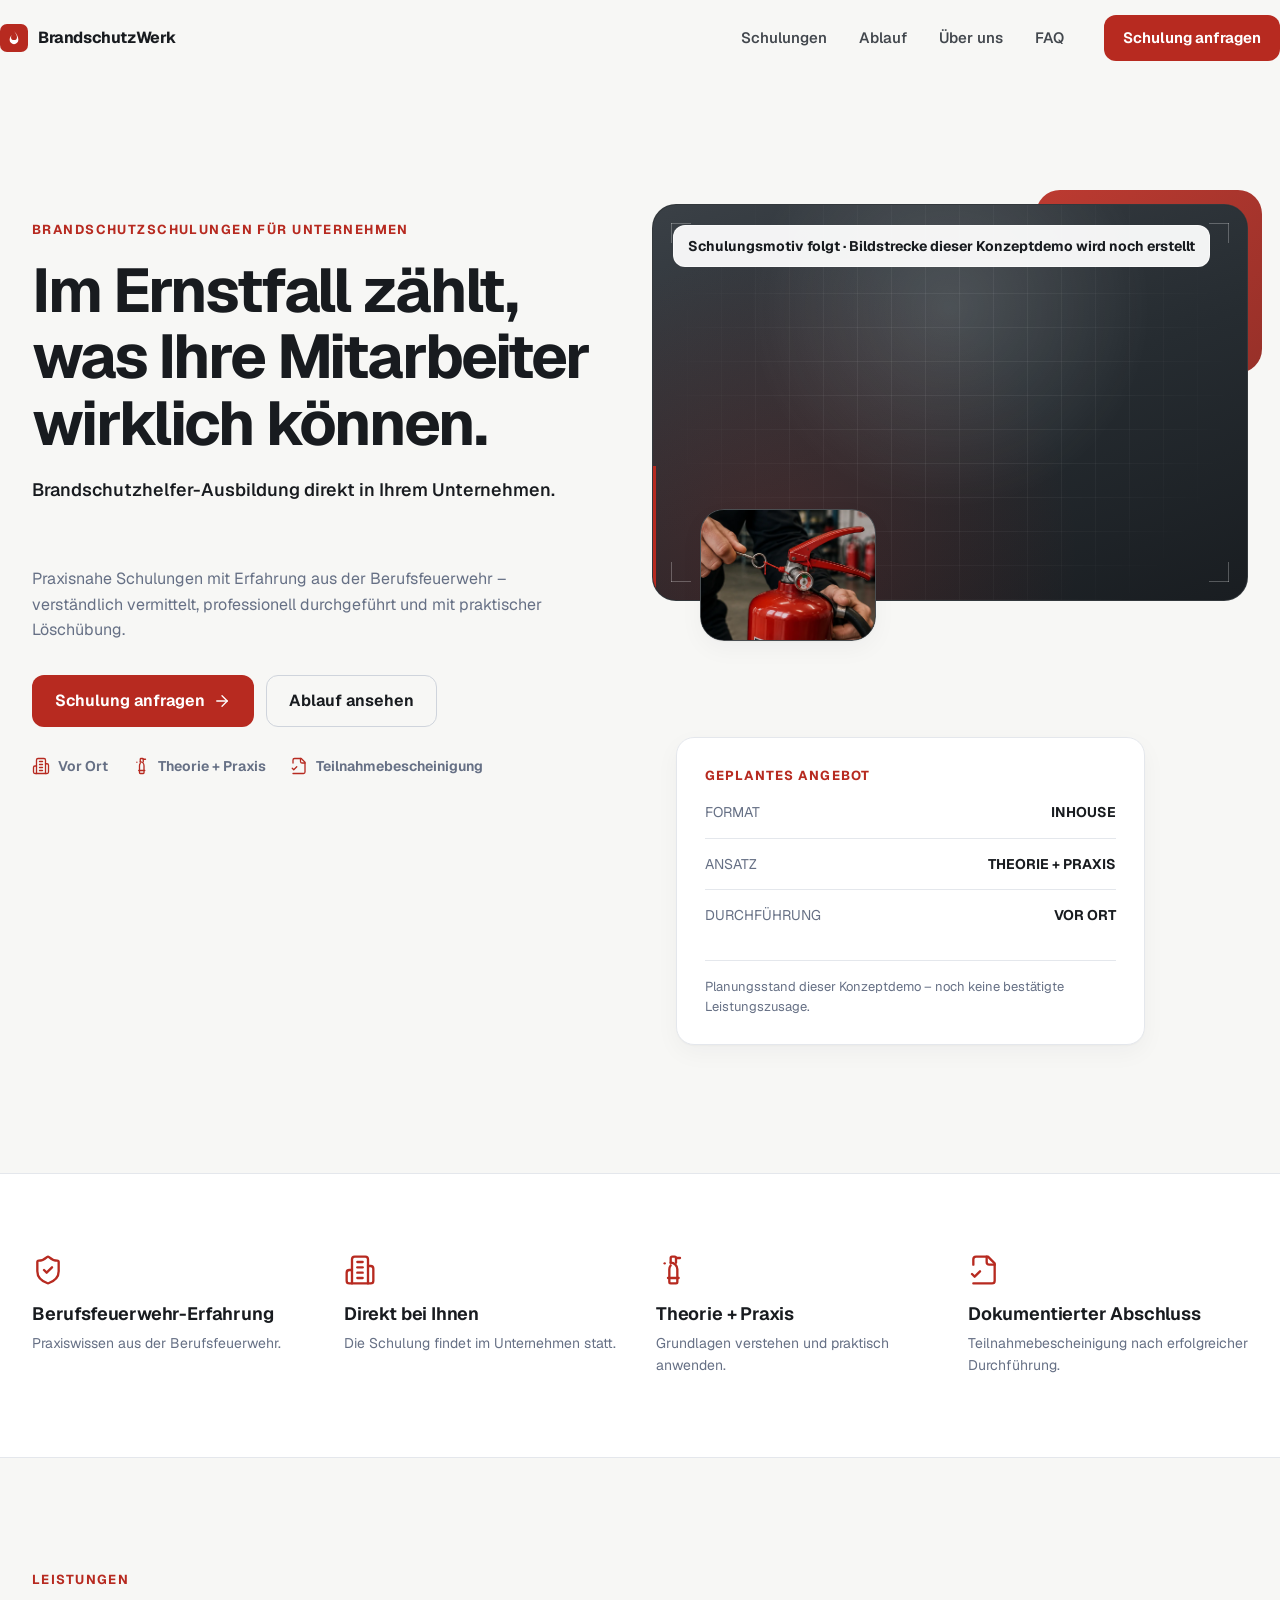
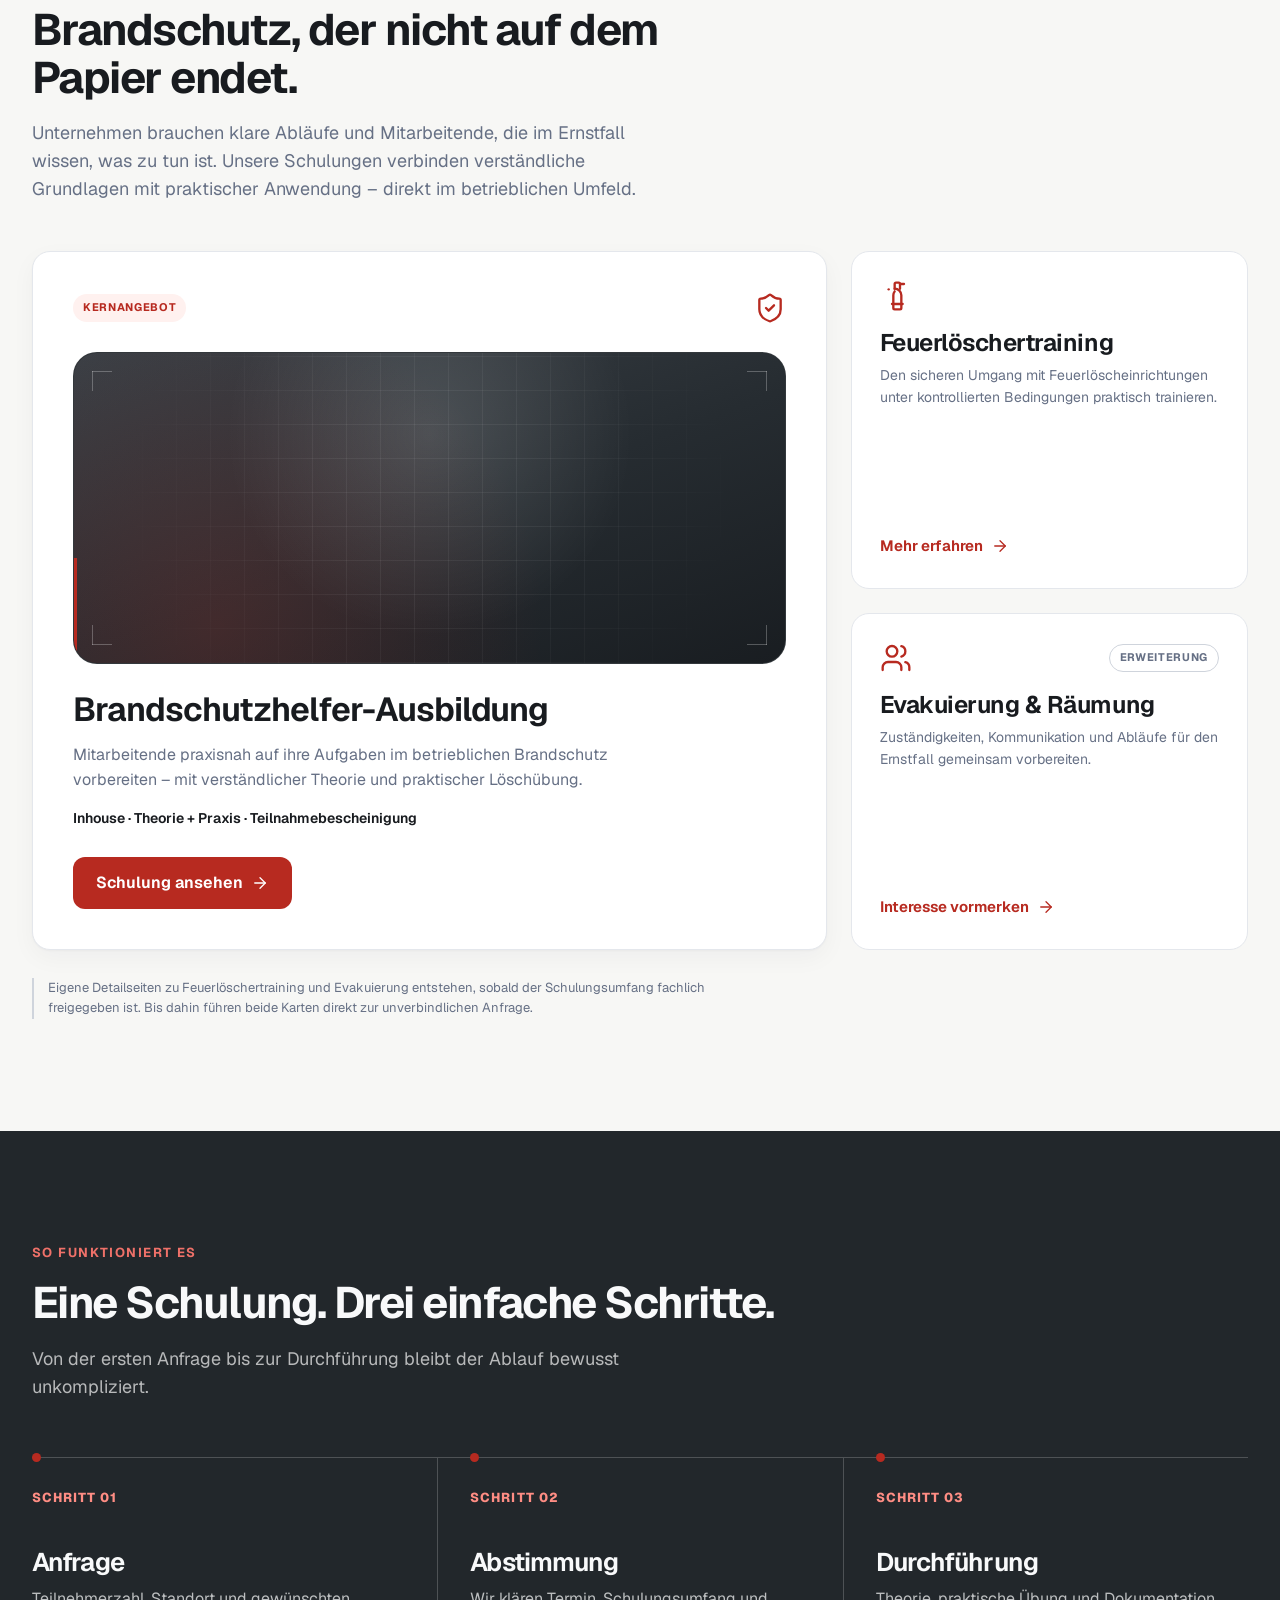
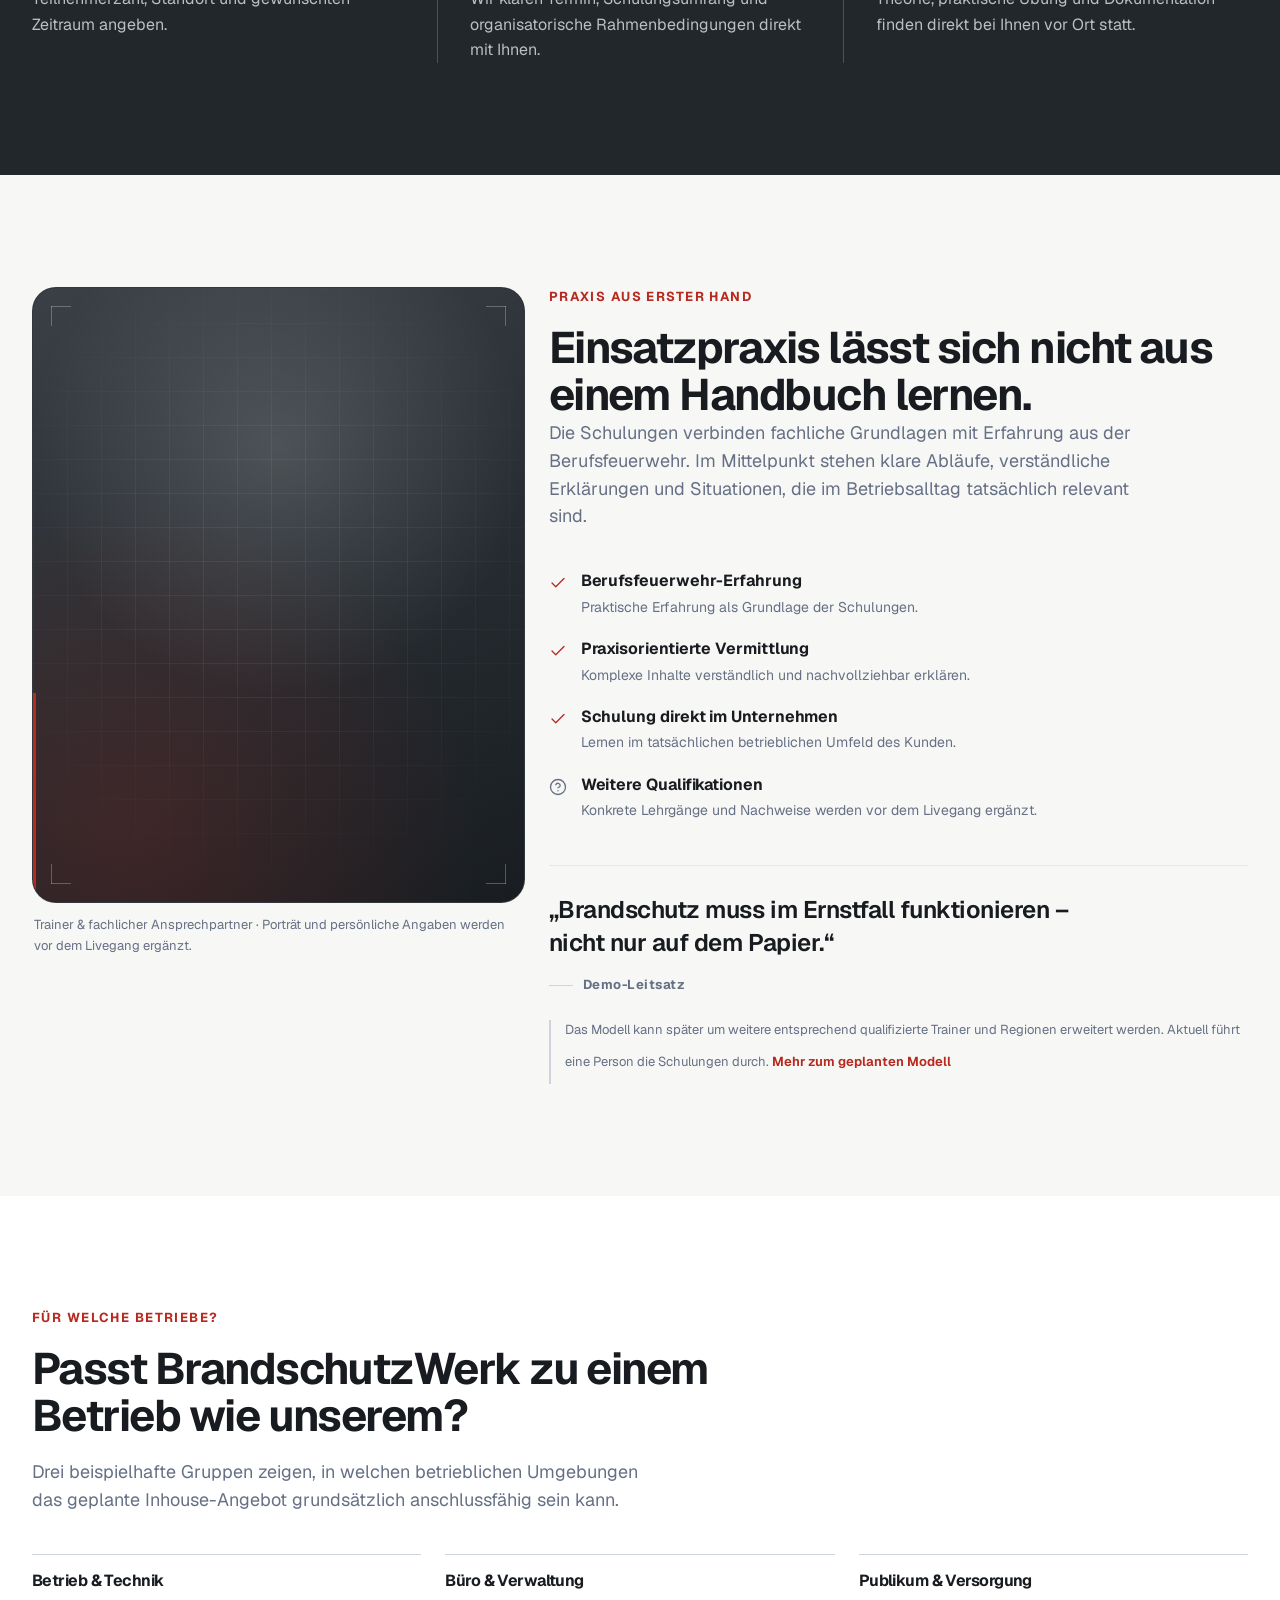
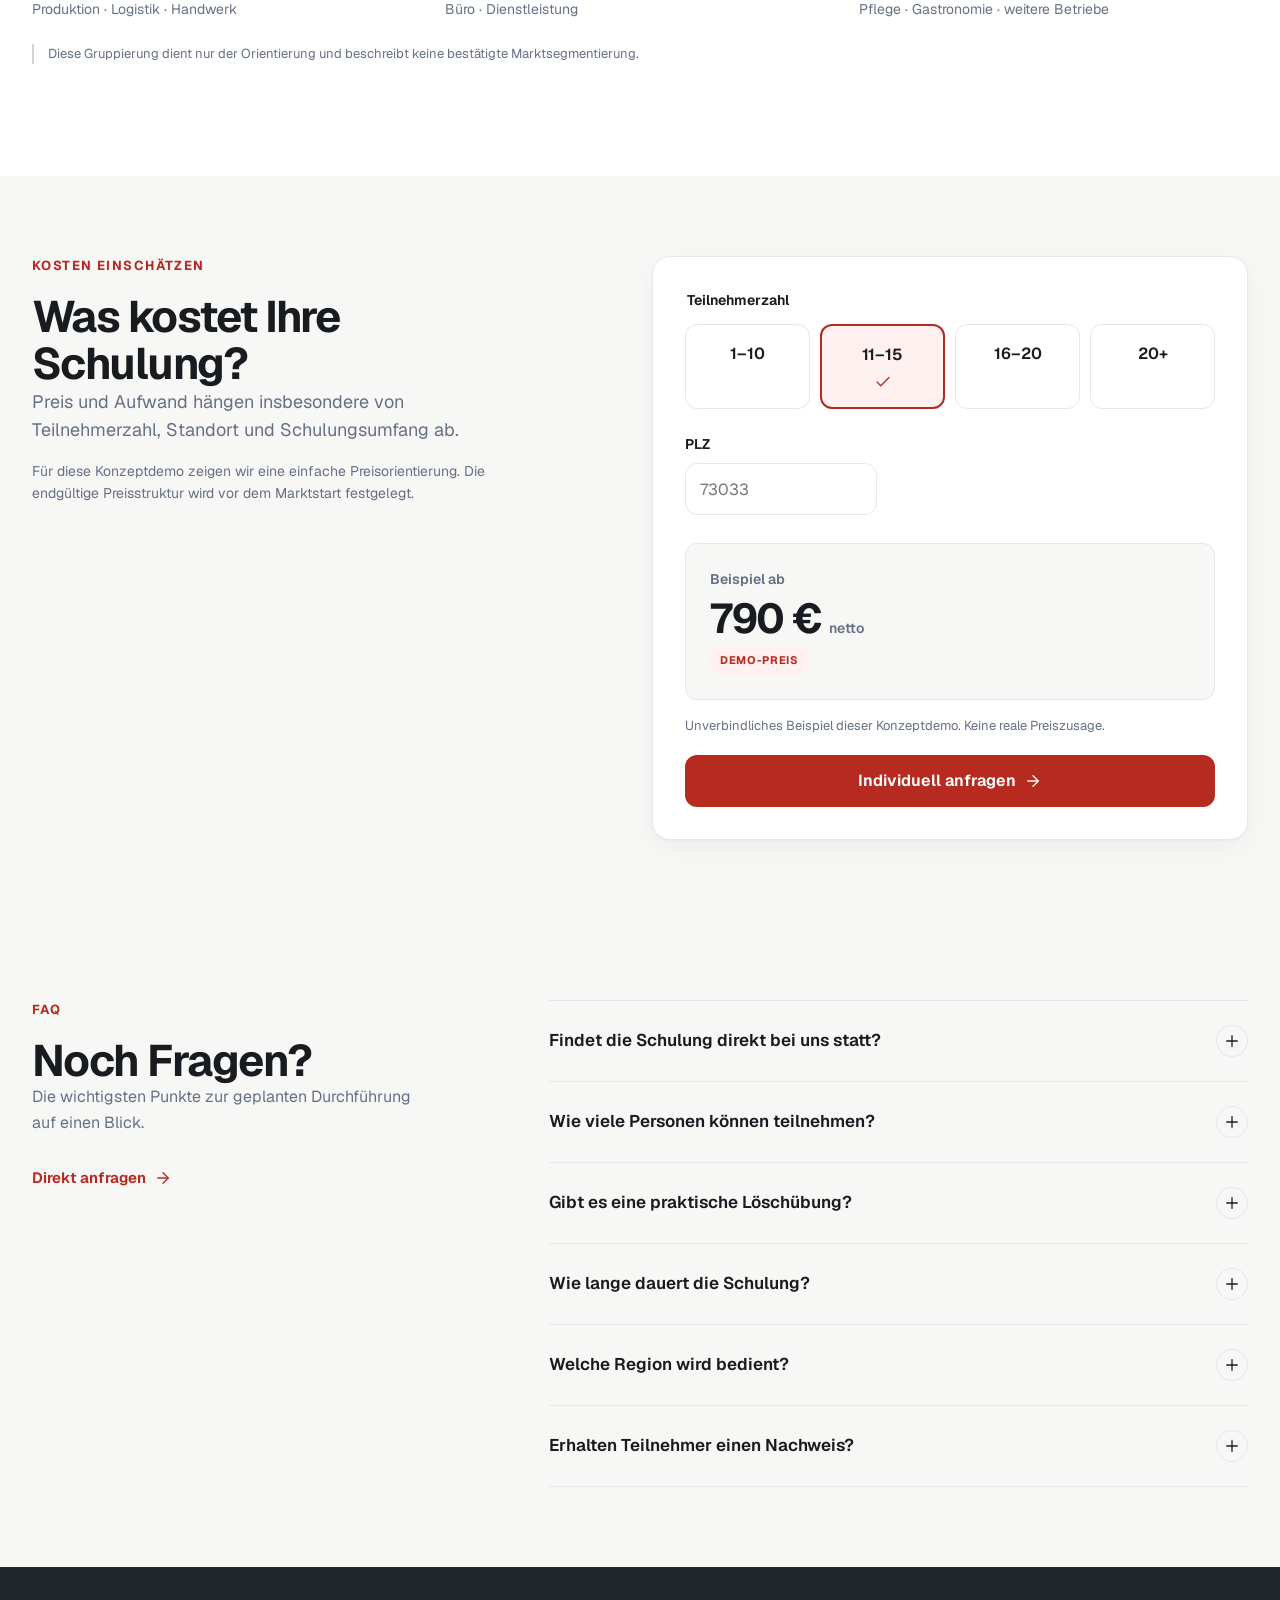
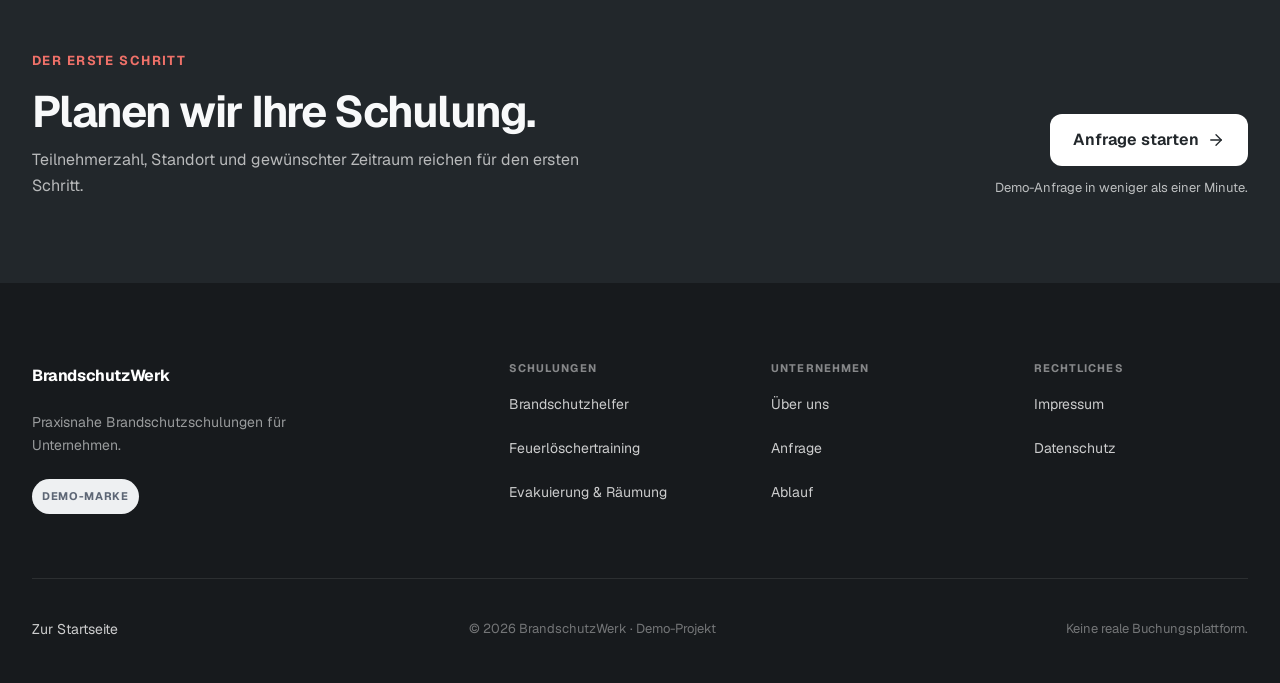
==== commit e9575d3a: "publish BRANDSCHUTZWERK_PUBLIC_SITE from rebuild/demo-integration-v2@4dddd0ca9aa3 (artefact d3ced270" ====
--- a/index.html
+++ b/index.html
@@ -522,7 +522,7 @@
     </section>
 
     <!-- HOME_08_QUOTE_PREVIEW -->
-    <section class="section surface-editorial home-quote-preview" data-section-id="HOME_08_QUOTE_PREVIEW" data-component="QuotePreview">
+    <section class="section section--compact surface-editorial home-quote-preview" data-section-id="HOME_08_QUOTE_PREVIEW" data-component="QuotePreview">
       <div class="container">
         <div class="grid-12 home-quote-preview__grid">
 
@@ -579,7 +579,7 @@
     </section>
 
     <!-- HOME_10_FAQ -->
-    <section class="section surface-editorial home-faq" id="faq" data-section-id="HOME_10_FAQ">
+    <section class="section section--compact surface-editorial home-faq" id="faq" data-section-id="HOME_10_FAQ">
       <div class="container">
         <div class="grid-12 home-faq__grid">
 
--- a/css/foundation/tokens.css
+++ b/css/foundation/tokens.css
@@ -18,6 +18,11 @@
   --color-brand: #b72a20;
   --color-brand-hover: #9e241b;
   --color-brand-soft: #fff1ef;
+  /* One step below --color-bg: lets a result or note read as inset without
+     needing a border, which is what turns a page into card soup. */
+  --color-surface-sunken: #f1f1ee;
+  /* An open question is not an error, so it must not borrow the brand red. */
+  --color-attention: #8a5312;
   --color-border: #e4e7ec;
   --color-border-strong: #cfd4dc;
   --color-success: #18794e;
@@ -25,6 +30,7 @@
 
   /* --- Typography --- */
   --font-sans: "Geist", "Inter", Arial, sans-serif;
+  --font-mono: ui-monospace, "Cascadia Mono", "SF Mono", Consolas, monospace;
   --font-size-xs: 0.8125rem;
   --font-size-sm: 0.875rem;
   --font-size-base: 1rem;
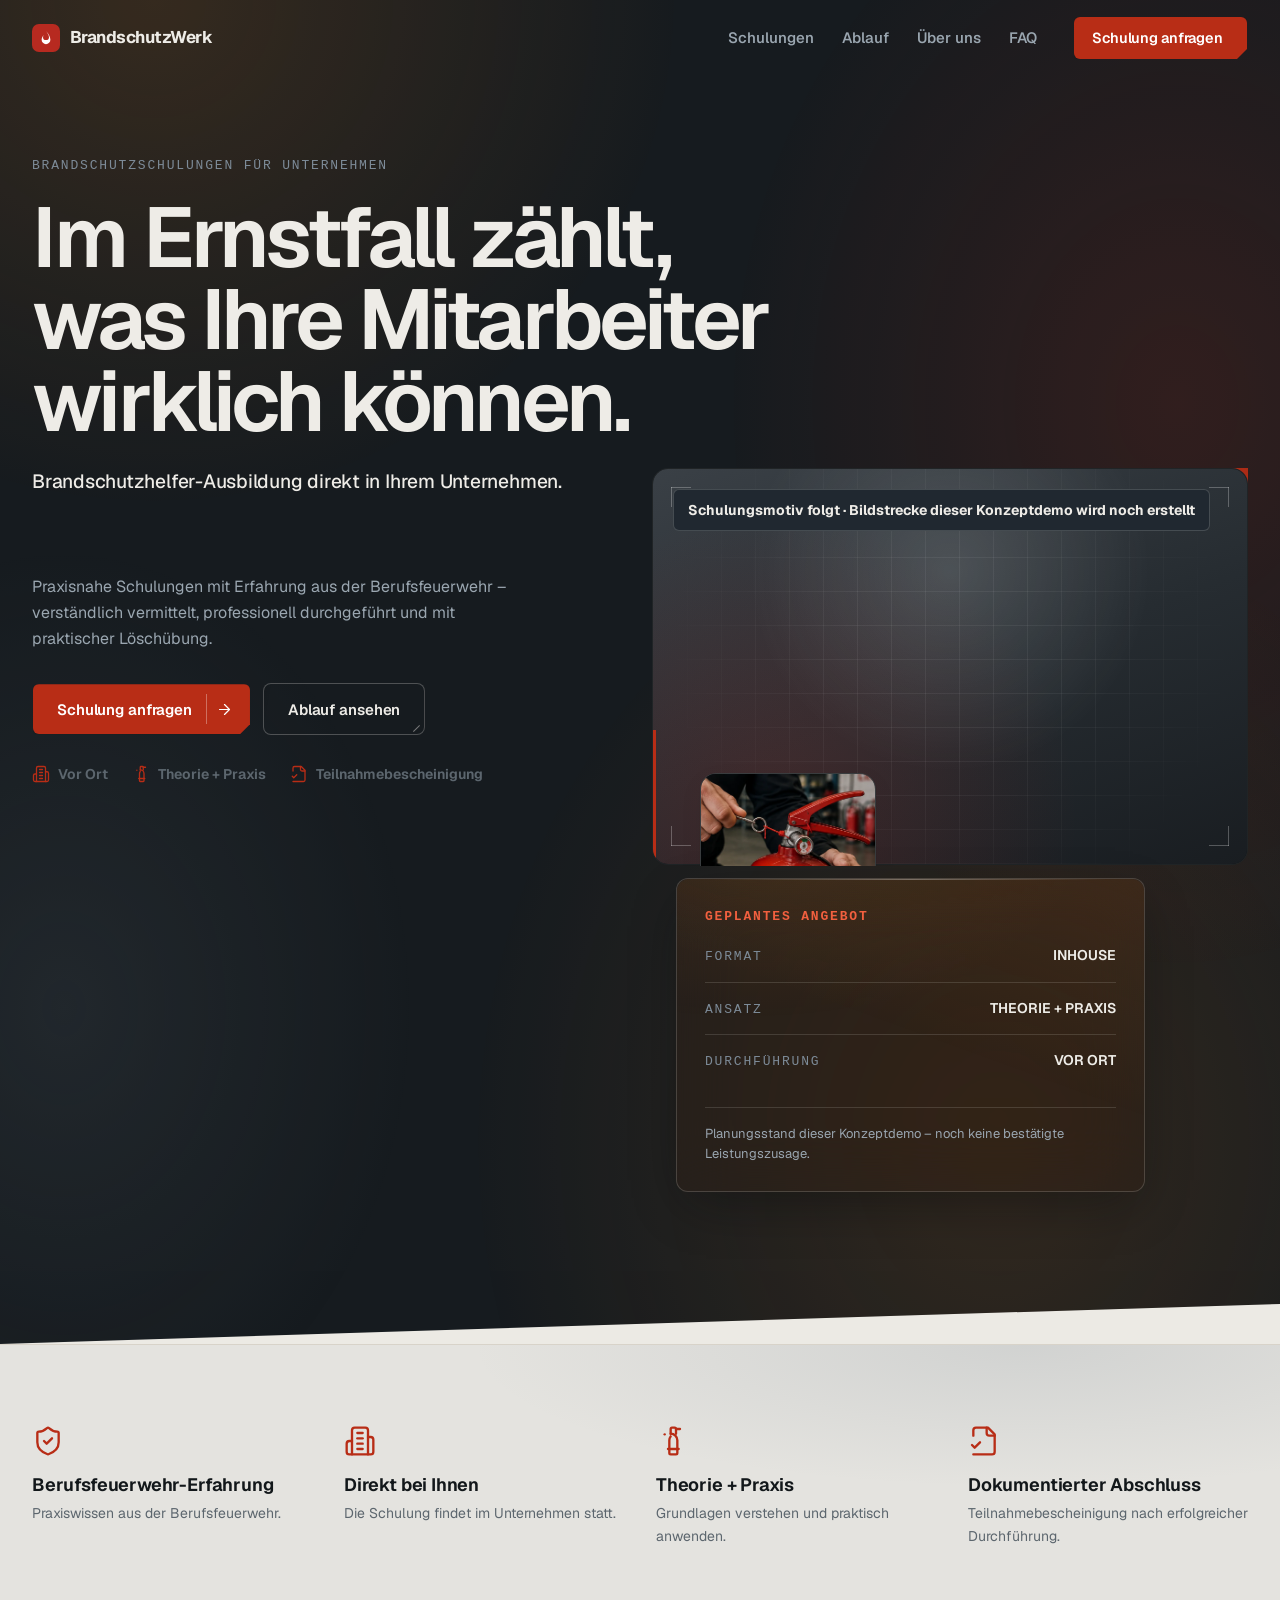
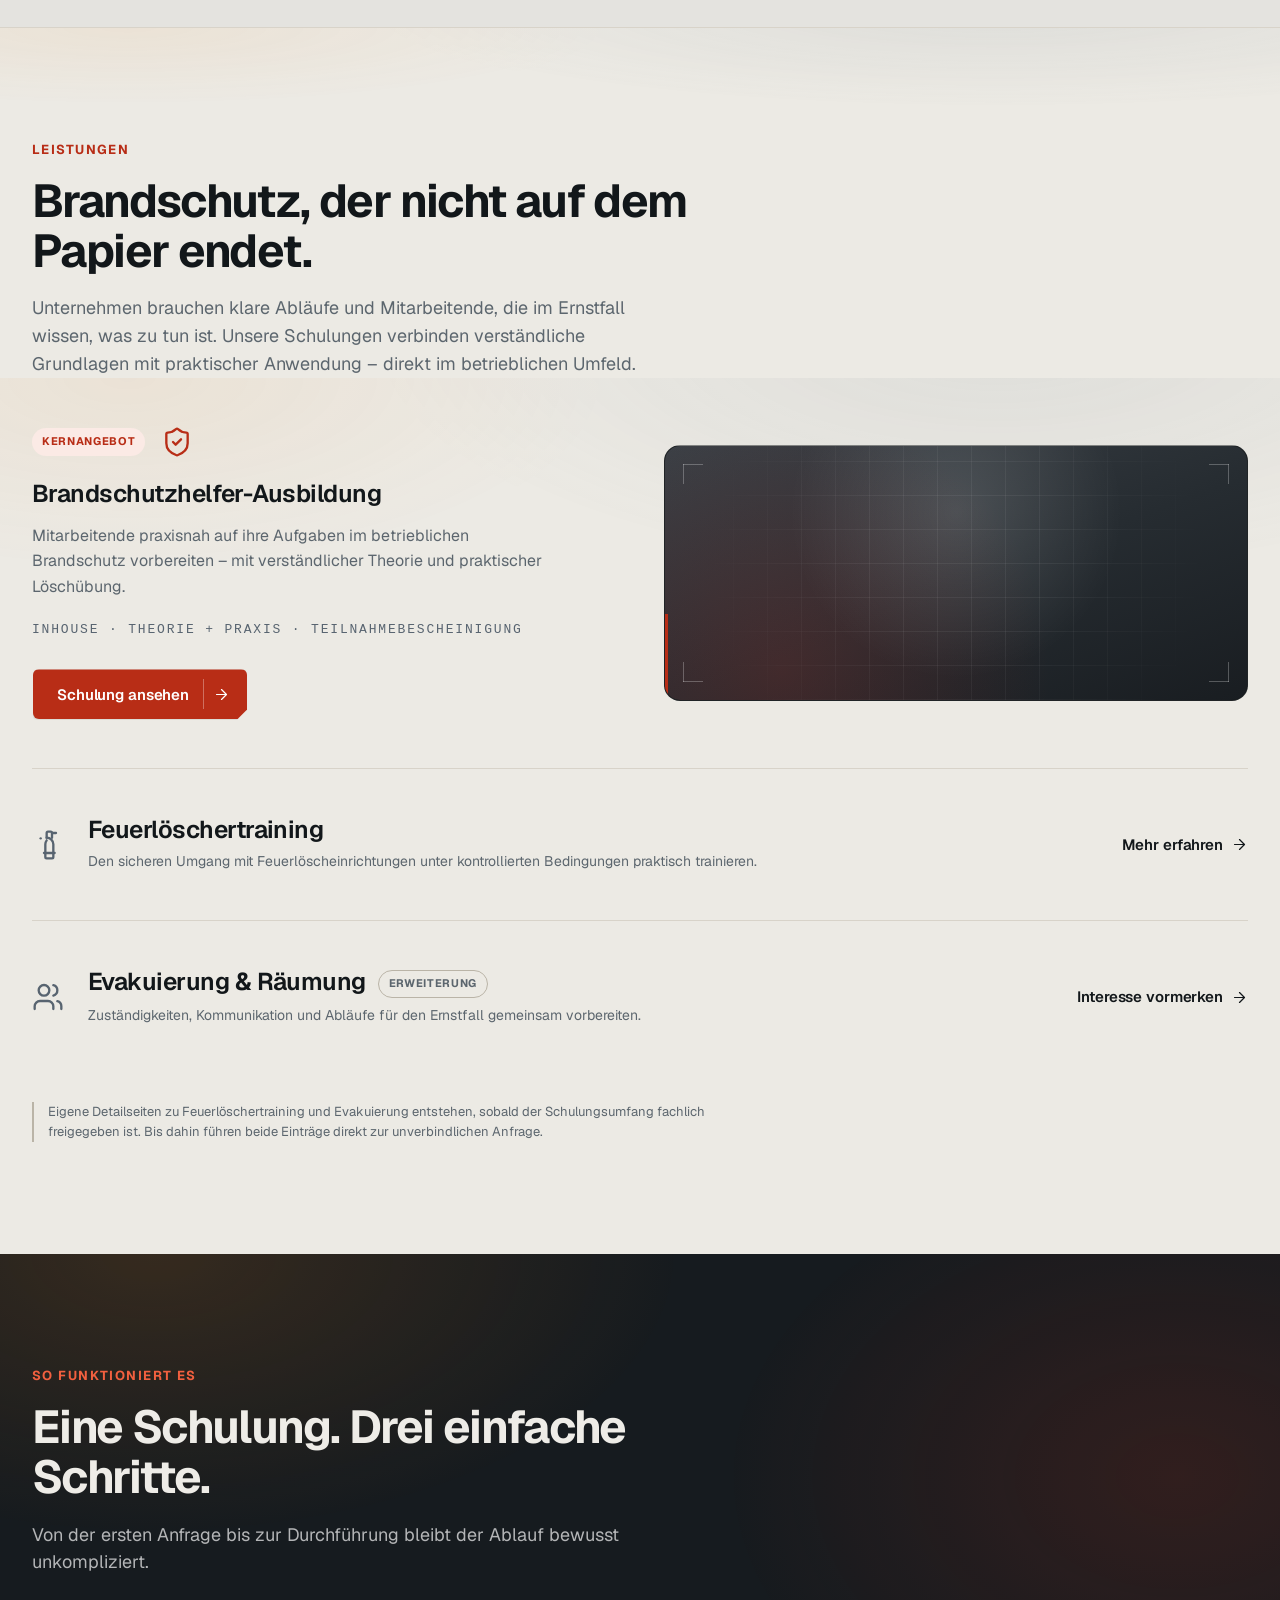
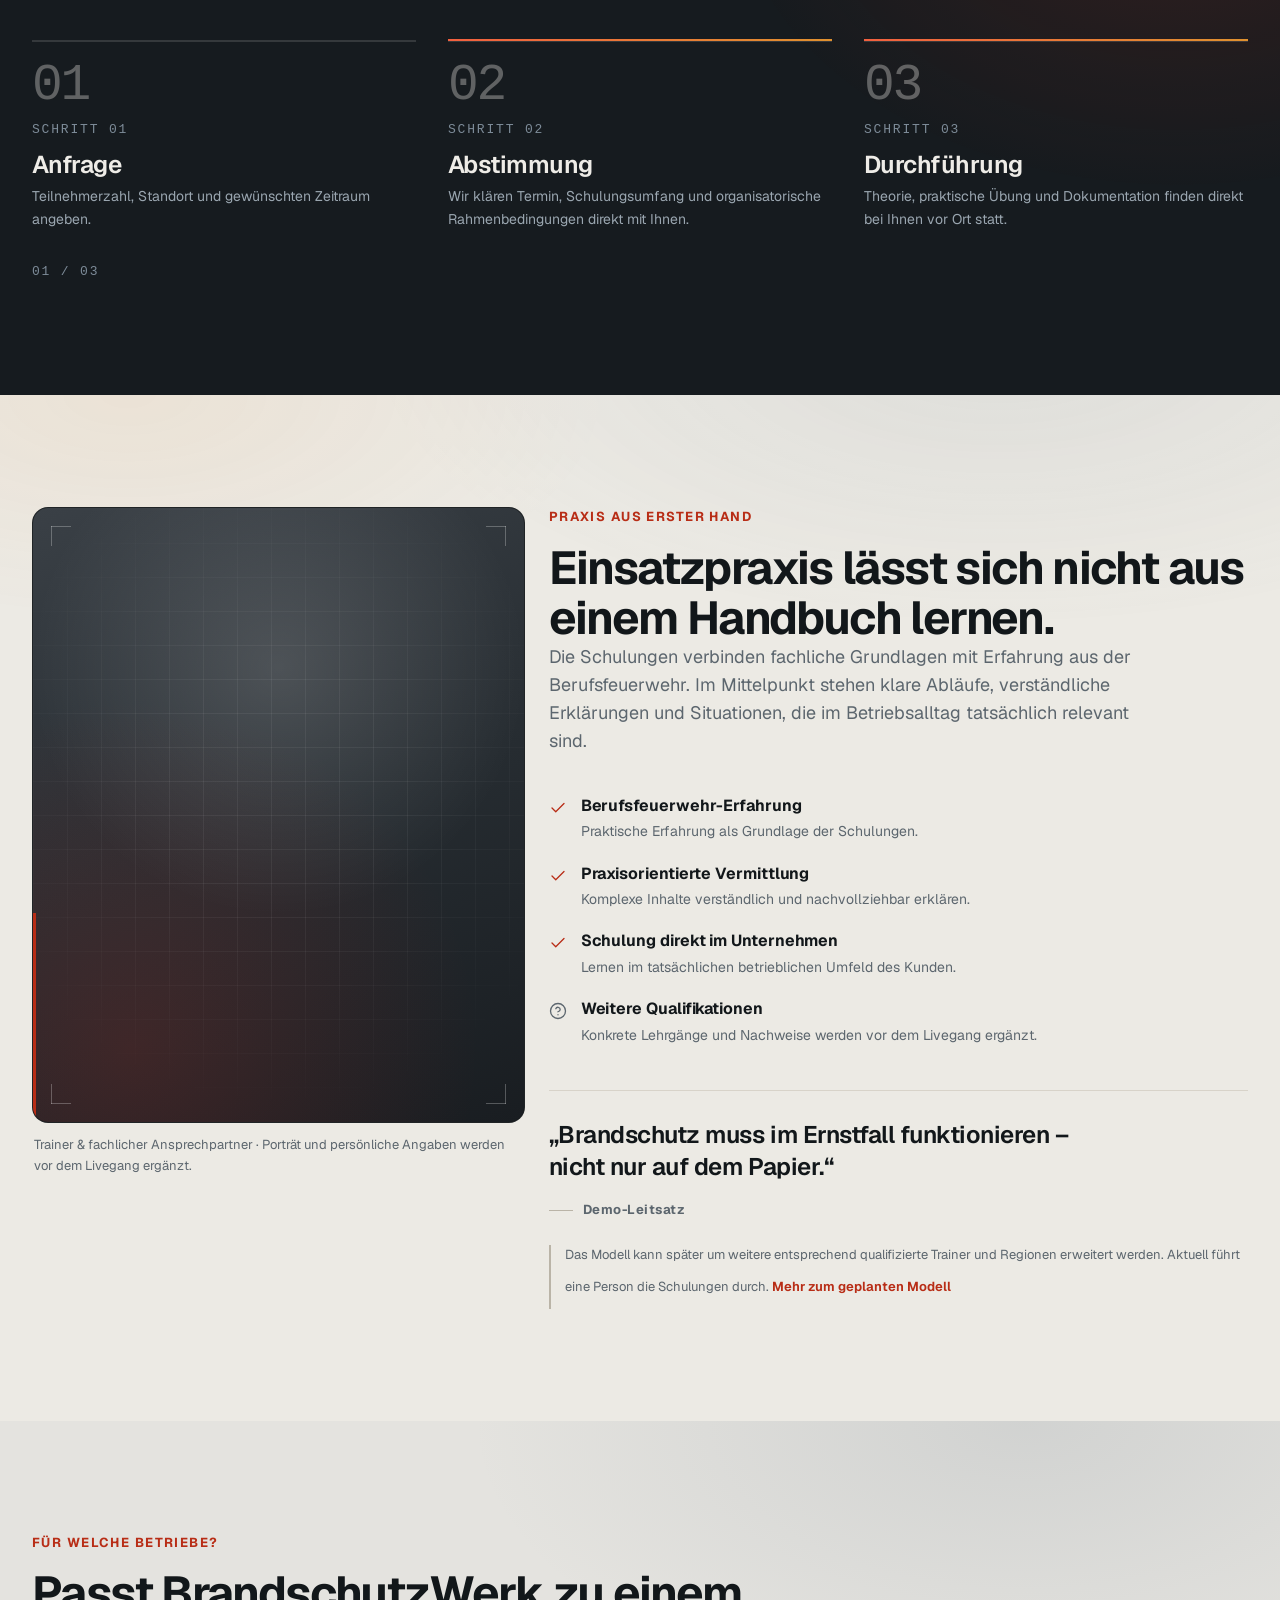
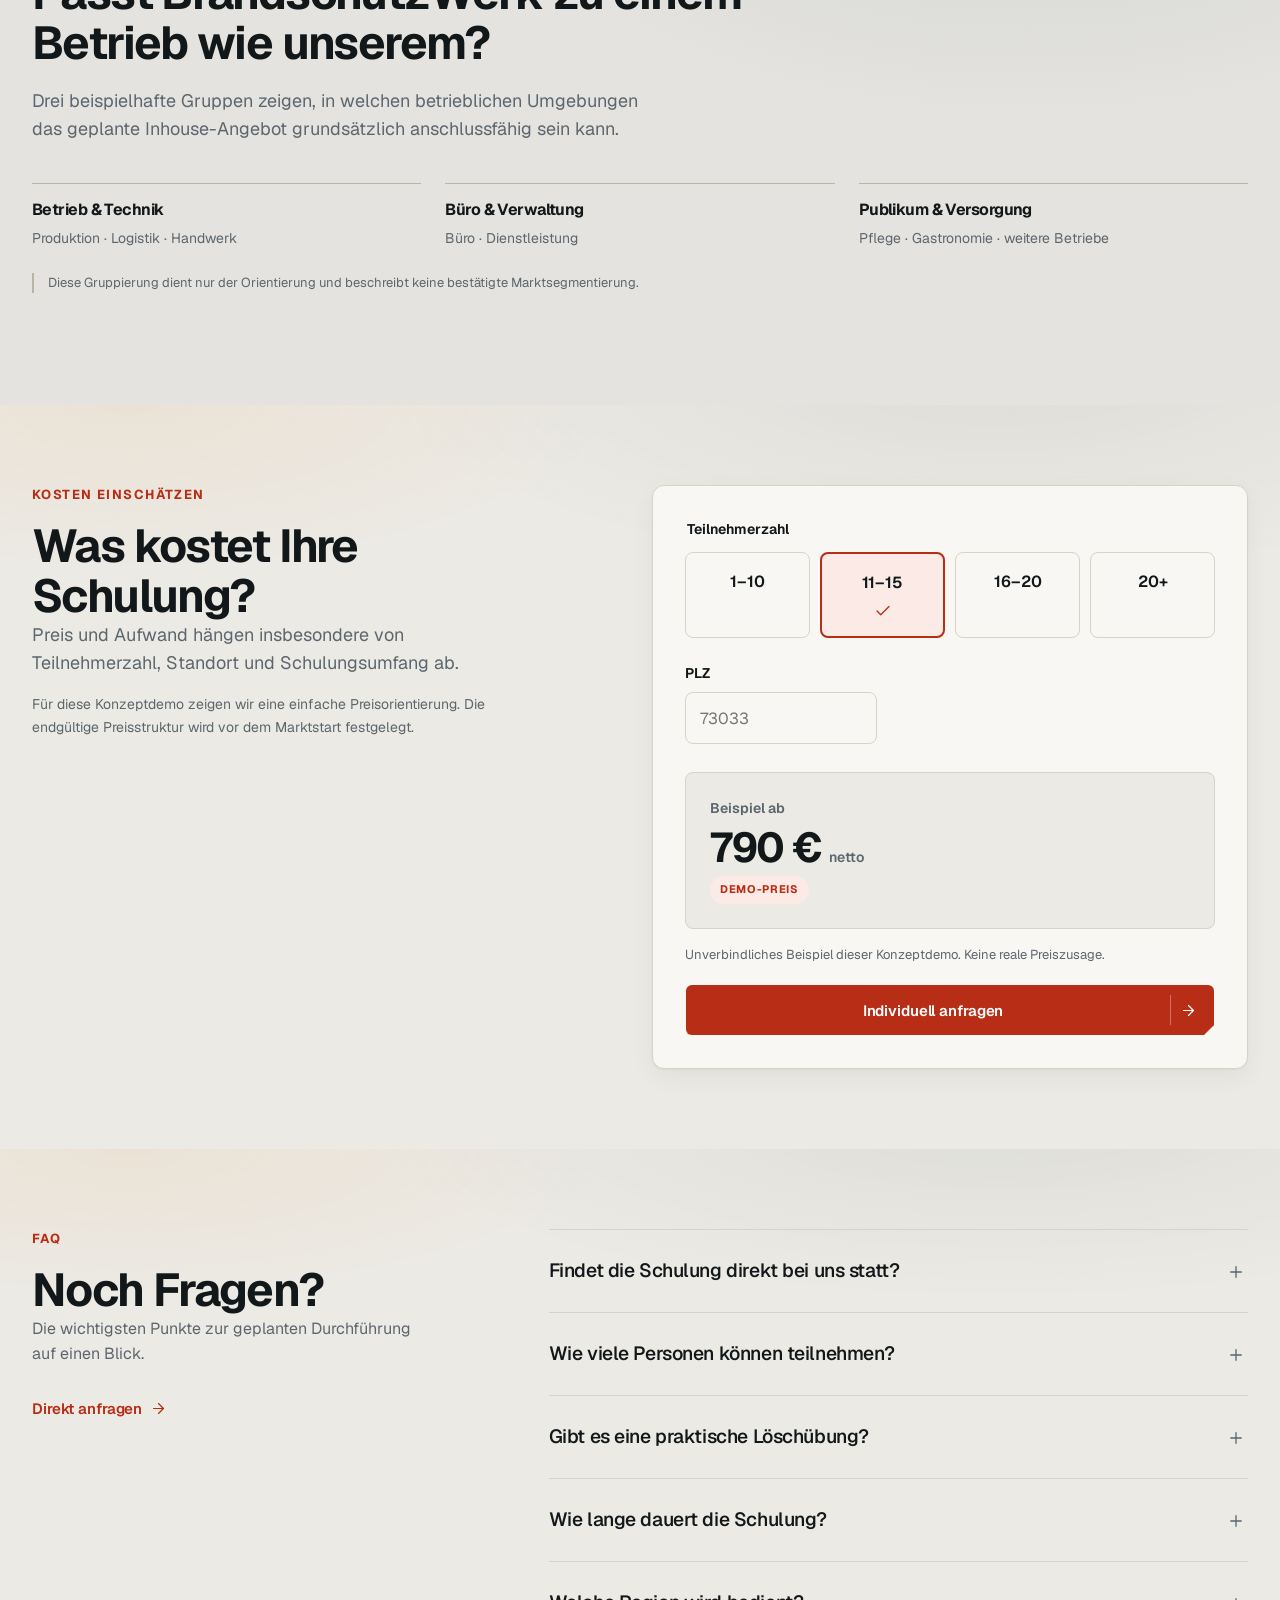
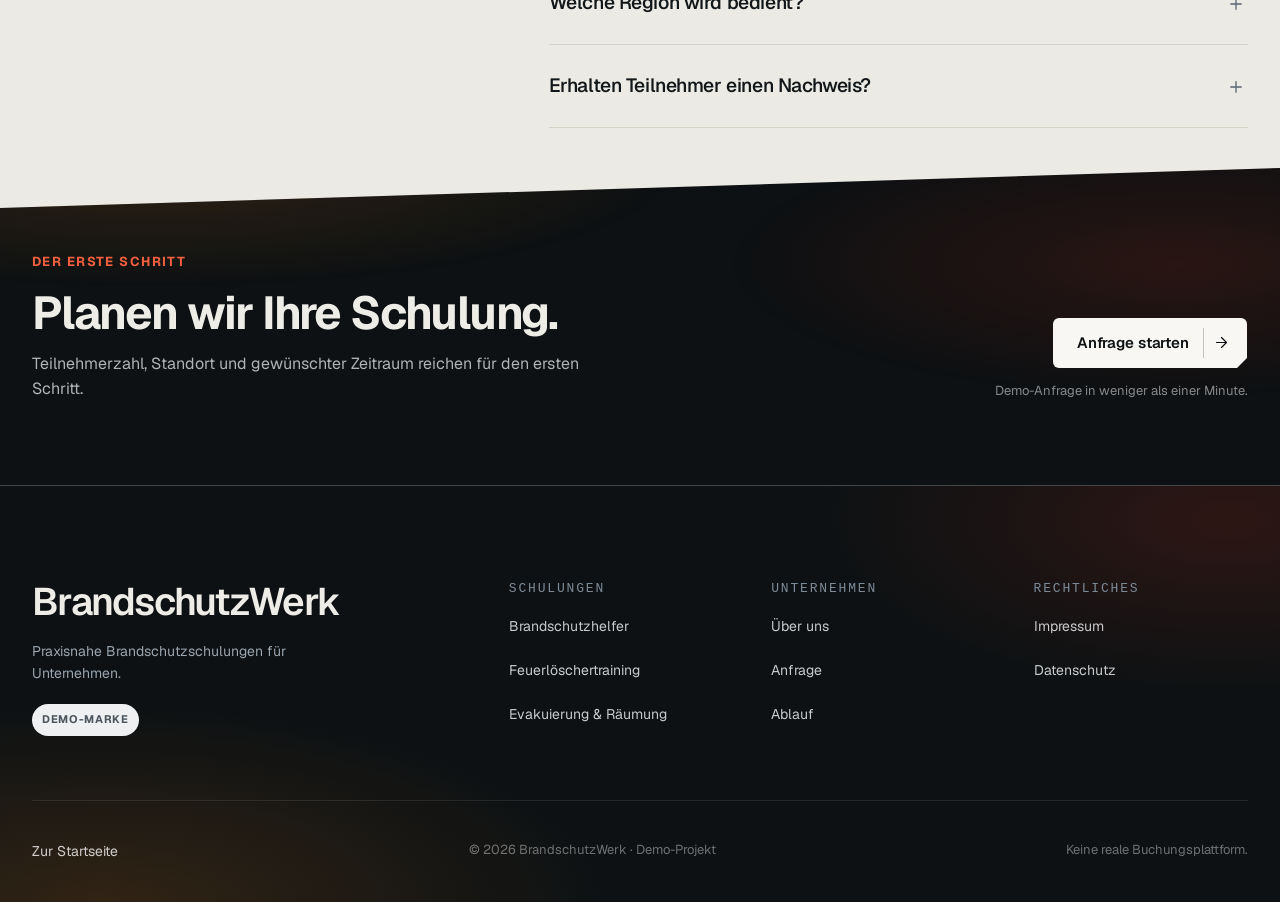
==== commit ee2a460e: "publish BRANDSCHUTZWERK_PUBLIC_SITE from rebuild/demo-integration-v2@7f864292f065 (artefact 60e38dbd" ====
--- a/index.html
+++ b/index.html
@@ -23,7 +23,7 @@
   <meta name="twitter:description" content="Praxisnahe Brandschutzhelfer-Ausbildung und Feuerlöschertraining direkt in Ihrem Unternehmen. Verständlich vermittelt, praktisch durchgeführt und unkompliziert angefragt.">
   <meta name="twitter:image" content="https://silentsn3aker.github.io/brandschutzwerk-preview/assets/brand/og-card.jpg">
   <meta name="twitter:image:alt" content="Vorschaukarte der BrandschutzWerk-Konzeptdemo: Schriftzug, Leitsatz „Im Ernstfall zählt, was Ihre Mitarbeiter wirklich können.“ und die Kennzeichnung Konzeptdemo.">
-  <meta name="theme-color" content="#f7f7f5">
+  <meta name="theme-color" content="#0d1113">
   <link rel="icon" href="./assets/brand/favicon.svg" type="image/svg+xml">
   <link rel="apple-touch-icon" href="./assets/brand/apple-touch-icon.png">
   <link rel="preload" href="./assets/fonts/geist-variable.woff2" as="font" type="font/woff2" crossorigin>
@@ -32,6 +32,7 @@
   <link rel="stylesheet" href="./css/foundation/reset.css">
   <link rel="stylesheet" href="./css/foundation/typography.css">
   <link rel="stylesheet" href="./css/foundation/layout.css">
+  <link rel="stylesheet" href="./css/foundation/planes.css">
   <link rel="stylesheet" href="./css/foundation/utilities.css">
   <link rel="stylesheet" href="./css/foundation/motion.css">
   <link rel="stylesheet" href="./css/components/icon.css">
@@ -49,6 +50,10 @@
   <link rel="stylesheet" href="./css/patterns/split-layout.css">
   <link rel="stylesheet" href="./css/patterns/micro-trust.css">
   <link rel="stylesheet" href="./css/patterns/timeline.css">
+  <link rel="stylesheet" href="./css/patterns/process.css">
+  <link rel="stylesheet" href="./css/patterns/scene.css">
+  <link rel="stylesheet" href="./css/patterns/truth-rail.css">
+  <link rel="stylesheet" href="./css/patterns/stage-set.css">
   <link rel="stylesheet" href="./css/patterns/media-stage.css">
   <link rel="stylesheet" href="./css/patterns/final-cta.css">
   <link rel="stylesheet" href="./css/pages/home.css">
@@ -187,7 +192,7 @@
 </svg>
   <a class="skip-link" href="#main-content">Direkt zum Inhalt</a>
 
-  <header class="site-header" data-component="SiteHeader" data-section-id="HOME_00_HEADER">
+  <header class="site-header site-header--over-scene" data-component="SiteHeader" data-section-id="HOME_00_HEADER">
     <div class="container site-header__inner">
       <a class="site-header__brand" href="./" aria-label="BrandschutzWerk Startseite" aria-current="page">
         <img src="./assets/brand/brand-mark.svg" alt="" width="28" height="28">
@@ -221,16 +226,16 @@
   <main id="main-content">
 
     <!-- HOME_01_HERO -->
-    <section class="section section--large surface-editorial home-hero" data-section-id="HOME_01_HERO" data-component="HomeHero" data-value-route="VALUE_01 VALUE_02">
+    <section class="section section--large plane plane-ink plane-edge-fall home-hero" data-section-id="HOME_01_HERO" data-component="HomeHero" data-value-route="VALUE_01 VALUE_02">
       <div class="container">
         <div class="grid-12 home-hero__grid">
-          <div class="home-hero__copy reveal">
-            <p class="eyebrow">BRANDSCHUTZSCHULUNGEN FÜR UNTERNEHMEN</p>
-            <h1>Im Ernstfall zählt, was Ihre Mitarbeiter wirklich können.</h1>
-            <p class="lead home-hero__supporting">Brandschutzhelfer-Ausbildung direkt in Ihrem Unternehmen.</p>
-          </div>
-
-        <div class="media-stage media-stage--has-inset home-hero__media reveal-image" data-delay="2">
+          <div class="home-hero__copy">
+            <p class="label-technical reveal reveal--quiet">BRANDSCHUTZSCHULUNGEN FÜR UNTERNEHMEN</p>
+            <h1 class="home-hero__display reveal reveal--mask">Im Ernstfall zählt, was Ihre Mitarbeiter wirklich können.</h1>
+            <p class="lead home-hero__supporting reveal" data-delay="1">Brandschutzhelfer-Ausbildung direkt in Ihrem Unternehmen.</p>
+          </div>
+
+        <div class="media-stage media-stage--has-inset home-hero__media reveal-image parallax-layer" data-delay="2">
           <span class="media-stage__accent" aria-hidden="true"></span>
           <figure class="asset-frame asset-frame--16x7 motion-image-zoom" data-slot-id="SLOT_HOME_HERO_ANCHOR" data-component="HeroImage" data-asset-id="ASSET_PHOTO_01_HERO_TRAINING" data-status="ASSET_PENDING">
           <div class="asset-frame__stage">
@@ -257,7 +262,7 @@
           </figure>
         </div>
 
-          <div class="home-hero__action-block reveal" data-delay="1">
+          <div class="home-hero__action-block reveal reveal--from-start" data-delay="2">
             <p class="home-hero__body" data-status="FACHLICHE_FREIGABE_REQUIRED">Praxisnahe Schulungen mit Erfahrung aus der Berufsfeuerwehr – verständlich vermittelt, professionell durchgeführt und mit praktischer Löschübung.</p>
             <div class="home-hero__actions">
               <a class="btn btn--primary" href="./anfrage/">Schulung anfragen<svg class="icon btn__arrow" aria-hidden="true"><use href="#icon-arrow-right"></use></svg></a>
@@ -270,7 +275,7 @@
             </ul>
           </div>
 
-          <aside class="home-fact-panel reveal" data-delay="1" data-component="HeroFactPanel" data-value-route="VALUE_01 VALUE_02" data-status="PLANNED" aria-labelledby="fact-panel-title">
+          <aside class="home-fact-panel glass glass--ember parallax-layer parallax-layer--near reveal reveal--from-end" data-delay="3" data-component="HeroFactPanel" data-value-route="VALUE_01 VALUE_02" data-status="PLANNED" aria-labelledby="fact-panel-title">
             <h2 class="sr-only" id="fact-panel-title">Geplante Angebotsdefinitionen</h2>
             <p class="home-fact-panel__status">GEPLANTES ANGEBOT</p>
             <dl class="home-fact-panel__list">
@@ -295,7 +300,7 @@
     </section>
 
     <!-- HOME_02_CREDIBILITY_STRIP -->
-    <section class="section section--compact surface-functional home-credibility" data-section-id="HOME_02_CREDIBILITY_STRIP" data-component="CredibilityStrip" aria-labelledby="credibility-title">
+    <section class="section section--compact plane plane-smoked home-credibility" data-section-id="HOME_02_CREDIBILITY_STRIP" data-component="CredibilityStrip" aria-labelledby="credibility-title">
       <div class="container">
         <h2 class="sr-only" id="credibility-title">Worauf die Schulungen aufbauen</h2>
         <ul class="home-credibility__grid">
@@ -335,17 +340,17 @@
     </section>
 
     <!-- HOME_04_SERVICE_BENTO -->
-    <section class="surface-editorial home-bento" data-section-id="HOME_04_SERVICE_BENTO" data-component="ServiceBento" aria-labelledby="bento-title">
+    <section class="section plane plane-paper home-services" data-section-id="HOME_04_SERVICE_BENTO" data-component="ServiceRail" aria-labelledby="bento-title">
       <div class="container">
         <h2 class="sr-only" id="bento-title">Leistungen im Überblick</h2>
-        <div class="home-bento__grid">
-
-          <article class="home-bento__primary reveal motion-lift" data-component="ServiceCard" data-service-id="brandschutzhelfer" data-value-route="VALUE_01 VALUE_02" data-status="FACHLICHE_FREIGABE_REQUIRED">
-            <div class="home-bento__primary-head">
+        <ul class="service-rail">
+
+          <li class="service-rail__item service-rail__item--lead reveal" data-component="ServiceCard" data-service-id="brandschutzhelfer" data-value-route="VALUE_01 VALUE_02" data-status="FACHLICHE_FREIGABE_REQUIRED">
+            <div class="service-rail__head">
               <span class="badge">KERNANGEBOT</span>
               <svg class="icon icon--feature" aria-hidden="true"><use href="#icon-shield-check"></use></svg>
             </div>
-            <figure class="asset-frame asset-frame--16x7 home-bento__media reveal-image motion-image-zoom" data-slot-id="SLOT_HOME_BENTO_PRIMARY" data-asset-id="ASSET_PHOTO_03_EXTINGUISHER_DETAIL" data-status="ASSET_PENDING">
+            <figure class="asset-frame asset-frame--16x7 service-rail__media reveal-image motion-image-zoom" data-slot-id="SLOT_HOME_BENTO_PRIMARY" data-asset-id="ASSET_PHOTO_03_EXTINGUISHER_DETAIL" data-status="ASSET_PENDING">
               <div class="asset-frame__stage">
                 <!-- slot:begin SLOT_HOME_BENTO_PRIMARY -->
                 <div class="asset-placeholder" role="img" aria-label="Bildfläche für eine Feuerlöscher-Detailaufnahme. Das Bild wird für diese Konzeptdemo noch erstellt.">
@@ -358,60 +363,73 @@
               </div>
             </figure>
             <h3>Brandschutzhelfer-Ausbildung</h3>
-            <p>Mitarbeitende praxisnah auf ihre Aufgaben im betrieblichen Brandschutz vorbereiten – mit verständlicher Theorie und praktischer Löschübung.</p>
-            <p class="home-bento__meta">Inhouse · Theorie + Praxis · Teilnahmebescheinigung</p>
-            <a class="btn btn--primary home-bento__cta" href="./brandschutzhelfer/">Schulung ansehen<svg class="icon btn__arrow" aria-hidden="true"><use href="#icon-arrow-right"></use></svg></a>
-          </article>
-
-          <div class="home-bento__secondary">
-            <article class="home-bento__card reveal motion-lift" data-delay="1" data-component="ServiceCard" data-service-id="extinguisher" data-status="FACHLICHE_FREIGABE_REQUIRED">
-              <svg class="icon icon--feature" aria-hidden="true"><use href="#icon-fire-extinguisher"></use></svg>
+            <p class="service-rail__lead-copy">Mitarbeitende praxisnah auf ihre Aufgaben im betrieblichen Brandschutz vorbereiten – mit verständlicher Theorie und praktischer Löschübung.</p>
+            <p class="service-rail__meta label-technical">Inhouse · Theorie + Praxis · Teilnahmebescheinigung</p>
+            <a class="btn btn--primary btn--magnetic service-rail__cta" href="./brandschutzhelfer/">Schulung ansehen<svg class="icon btn__arrow" aria-hidden="true"><use href="#icon-arrow-right"></use></svg></a>
+          </li>
+
+          <li class="service-rail__item reveal reveal--from-start" data-delay="1" data-component="ServiceCard" data-service-id="extinguisher" data-status="FACHLICHE_FREIGABE_REQUIRED">
+            <svg class="icon icon--feature service-rail__icon" aria-hidden="true"><use href="#icon-fire-extinguisher"></use></svg>
+            <div class="service-rail__body">
               <h3>Feuerlöschertraining</h3>
               <p>Den sicheren Umgang mit Feuerlöscheinrichtungen unter kontrollierten Bedingungen praktisch trainieren.</p>
-              <a class="link-cta" href="./anfrage/">Mehr erfahren<svg class="icon btn__arrow" aria-hidden="true"><use href="#icon-arrow-right"></use></svg></a>
-            </article>
-
-            <article class="home-bento__card reveal motion-lift" data-delay="2" data-component="ServiceCard" data-service-id="evacuation" data-status="FACHLICHE_FREIGABE_REQUIRED">
-              <div class="home-bento__card-head">
-                <svg class="icon icon--feature" aria-hidden="true"><use href="#icon-users"></use></svg>
-                <span class="badge badge--outline">ERWEITERUNG</span>
-              </div>
-              <h3>Evakuierung &amp; Räumung</h3>
+            </div>
+            <a class="link-cta service-rail__link" href="./anfrage/">Mehr erfahren<svg class="icon btn__arrow" aria-hidden="true"><use href="#icon-arrow-right"></use></svg></a>
+          </li>
+
+          <li class="service-rail__item reveal reveal--from-start" data-delay="2" data-component="ServiceCard" data-service-id="evacuation" data-status="FACHLICHE_FREIGABE_REQUIRED">
+            <svg class="icon icon--feature service-rail__icon" aria-hidden="true"><use href="#icon-users"></use></svg>
+            <div class="service-rail__body">
+              <h3>Evakuierung &amp; Räumung<span class="badge badge--outline service-rail__badge">ERWEITERUNG</span></h3>
               <p>Zuständigkeiten, Kommunikation und Abläufe für den Ernstfall gemeinsam vorbereiten.</p>
-              <a class="link-cta" href="./anfrage/">Interesse vormerken<svg class="icon btn__arrow" aria-hidden="true"><use href="#icon-arrow-right"></use></svg></a>
-            </article>
-          </div>
-
-        </div>
-        <p class="status-note">Eigene Detailseiten zu Feuerlöschertraining und Evakuierung entstehen, sobald der Schulungsumfang fachlich freigegeben ist. Bis dahin führen beide Karten direkt zur unverbindlichen Anfrage.</p>
+            </div>
+            <a class="link-cta service-rail__link" href="./anfrage/">Interesse vormerken<svg class="icon btn__arrow" aria-hidden="true"><use href="#icon-arrow-right"></use></svg></a>
+          </li>
+
+        </ul>
+        <p class="status-note">Eigene Detailseiten zu Feuerlöschertraining und Evakuierung entstehen, sobald der Schulungsumfang fachlich freigegeben ist. Bis dahin führen beide Einträge direkt zur unverbindlichen Anfrage.</p>
       </div>
     </section>
 
     <!-- HOME_05_PROCESS -->
-    <section class="section surface-authority home-process" id="ablauf" data-section-id="HOME_05_PROCESS" data-component="ProcessTimeline">
+    <section class="section plane plane-ink home-process" id="ablauf" data-section-id="HOME_05_PROCESS" data-component="ProcessTimeline">
       <div class="container">
         <div class="section-heading section-heading--light reveal">
           <p class="eyebrow">SO FUNKTIONIERT ES</p>
           <h2>Eine Schulung. Drei einfache Schritte.</h2>
           <p class="lead">Von der ersten Anfrage bis zur Durchführung bleibt der Ablauf bewusst unkompliziert.</p>
         </div>
-        <ol class="timeline">
-          <li class="timeline__step reveal" data-component="ProcessStep" data-process-id="PROCESS_01">
-            <span class="timeline__number">SCHRITT 01</span>
-            <h3>Anfrage</h3>
-            <p>Teilnehmerzahl, Standort und gewünschten Zeitraum angeben.</p>
-          </li>
-          <li class="timeline__step reveal" data-delay="1" data-component="ProcessStep" data-process-id="PROCESS_02">
-            <span class="timeline__number">SCHRITT 02</span>
-            <h3>Abstimmung</h3>
-            <p>Wir klären Termin, Schulungsumfang und organisatorische Rahmenbedingungen direkt mit Ihnen.</p>
-          </li>
-          <li class="timeline__step reveal" data-delay="2" data-component="ProcessStep" data-process-id="PROCESS_03" data-status="FACHLICHE_FREIGABE_REQUIRED">
-            <span class="timeline__number">SCHRITT 03</span>
-            <h3>Durchführung</h3>
-            <p>Theorie, praktische Übung und Dokumentation finden direkt bei Ihnen vor Ort statt.</p>
+        <div class="stage-set" data-component="ProcessTakeover">
+        <div class="stage-set__frame">
+        <ol class="stage-set__stages">
+          <li class="stage" data-stage-index="1" data-process-id="PROCESS_01" data-component="ProcessStep">
+            <p class="stage__index" aria-hidden="true">01</p>
+            <div class="stage__body">
+              <p class="stage__eyebrow label-technical">Schritt 01</p>
+              <h3 class="stage__title">Anfrage</h3>
+              <p class="stage__copy">Teilnehmerzahl, Standort und gew&uuml;nschten Zeitraum angeben.</p>
+            </div>
+          </li>
+          <li class="stage" data-stage-index="2" data-process-id="PROCESS_02" data-component="ProcessStep">
+            <p class="stage__index" aria-hidden="true">02</p>
+            <div class="stage__body">
+              <p class="stage__eyebrow label-technical">Schritt 02</p>
+              <h3 class="stage__title">Abstimmung</h3>
+              <p class="stage__copy">Wir kl&auml;ren Termin, Schulungsumfang und organisatorische Rahmenbedingungen direkt mit Ihnen.</p>
+            </div>
+          </li>
+          <li class="stage" data-stage-index="3" data-process-id="PROCESS_03" data-component="ProcessStep" data-status="FACHLICHE_FREIGABE_REQUIRED">
+            <p class="stage__index" aria-hidden="true">03</p>
+            <div class="stage__body">
+              <p class="stage__eyebrow label-technical">Schritt 03</p>
+              <h3 class="stage__title">Durchf&uuml;hrung</h3>
+              <p class="stage__copy">Theorie, praktische &Uuml;bung und Dokumentation finden direkt bei Ihnen vor Ort statt.</p>
+            </div>
           </li>
         </ol>
+        <p class="stage-set__progress label-technical" aria-hidden="true"><span data-stage-current>01</span> / 03</p>
+        </div>
+      </div>
       </div>
     </section>
 
@@ -484,7 +502,7 @@
     </section>
 
     <!-- HOME_07_AUDIENCE_FIT -->
-    <section class="section surface-functional home-audience-fit" data-section-id="HOME_07_AUDIENCE_FIT" data-status="PLANNED" data-projection-scope="PAGE_LOCAL" data-taxonomy-authority="NONE">
+    <section class="section plane plane-smoked home-audience-fit" data-section-id="HOME_07_AUDIENCE_FIT" data-status="PLANNED" data-projection-scope="PAGE_LOCAL" data-taxonomy-authority="NONE">
       <div class="container">
         <div class="section-heading reveal">
           <p class="eyebrow">FÜR WELCHE BETRIEBE?</p>
@@ -669,7 +687,7 @@
     </section>
 
     <!-- HOME_11_FINAL_CTA -->
-    <section class="final-cta surface-authority" data-section-id="HOME_11_FINAL_CTA" data-component="FinalCTA" data-value-route="VALUE_03">
+    <section class="final-cta plane plane-deep plane-edge-rise" data-section-id="HOME_11_FINAL_CTA" data-component="FinalCTA" data-value-route="VALUE_03">
       <div class="container">
         <div class="final-cta__inner reveal">
           <div class="section-heading section-heading--light">
--- a/css/foundation/tokens.css
+++ b/css/foundation/tokens.css
@@ -1,32 +1,119 @@
 /* FOUNDATION — design tokens
    Generated from project/v2/machine/token-registry.json.
    The registry is the authority; this file must stay in sync with it.
-   No page or component stylesheet may redefine a token. */
+   No page or component stylesheet may redefine a token.
+
+   PALETTE: "Steel to Ember".
+   The colour system runs one axis, from cold structure to heat, and the heat is
+   semantic rather than decorative. Steel carries structure and metadata, ember
+   marks a question the business still has to answer, flame marks something that
+   is actually required, and the escape green is the German escape-route colour
+   doing the job it does on a real building: this part is settled, go here.
+   That maps the palette onto the duty vocabulary the utilities already publish
+   (Erforderlich / Empfohlen / Zu klären) instead of inventing a second one. */
 
 :root {
-  /* --- Colour --- */
-  --color-bg: #f7f7f5;
-  --color-surface: #ffffff;
-  --color-dark: #22272b;
-  --color-dark-soft: #292e33;
-  --color-text: #181b1f;
-  --color-text-muted: #667085;
+  /* --- Colour: ink planes ---
+     Three depths, not one flat dark. Sections choose a plane; the plane owns
+     its own text colours so no page stylesheet has to restate them. */
+  --color-ink: #0d1113;
+  --color-ink-raised: #161b1f;
+  --color-ink-veil: #202830;
+
+  /* --- Colour: paper planes ---
+     Warm limestone rather than paper white. The previous #f7f7f5 / #ffffff pair
+     differed by ~3% luminance, which read as one uninterrupted plane across a
+     12000px page; these three are far enough apart to actually group content. */
+  --color-bg: #eceae4;
+  --color-surface: #f8f7f4;
+  --color-surface-sunken: #e2ded5;
+  /* Smoked: a steel-cooled light plane. The route rhythm had ink, then several
+     interchangeable bright surfaces, then ink again — which read as one long
+     white middle. This is the third light value, cool where limestone is warm,
+     so a light section can change material without changing brightness.
+
+     #e4e3df is the lightest value that is still visibly a different material
+     and the darkest at which every signal colour keeps 4.5:1 as ordinary body
+     text. A first attempt at #dcdcd8 read better but put muted text at 4.27:1;
+     a full section background has to carry the ordinary muted tone, unlike the
+     sunken inset which has --color-text-strong-muted for exactly that reason. */
+  --color-smoked: #e4e3df;
+
+  /* --- Colour: legacy dark aliases ---
+     Kept because the authority section pattern and the footer already bind to
+     them. They now resolve into the ink plane. */
+  --color-dark: #0d1113;
+  --color-dark-soft: #161b1f;
+
+  /* --- Colour: text --- */
+  --color-text: #12171a;
+  --color-text-muted: #5c666e;
   /* Muted text that has to clear 4.5:1 on a tinted (not white) background.
-     #667085 manages 4.97:1 on white but only 4.35:1 on the neutral tint. */
-  --color-text-strong-muted: #5d6675;
-  --color-text-on-dark: #f8f9fa;
-  --color-brand: #b72a20;
-  --color-brand-hover: #9e241b;
-  --color-brand-soft: #fff1ef;
-  /* One step below --color-bg: lets a result or note read as inset without
-     needing a border, which is what turns a page into card soup. */
-  --color-surface-sunken: #f1f1ee;
-  /* An open question is not an error, so it must not borrow the brand red. */
-  --color-attention: #8a5312;
-  --color-border: #e4e7ec;
-  --color-border-strong: #cfd4dc;
-  --color-success: #18794e;
+     #5c666e manages 5.9:1 on --color-surface but only 4.4:1 on the sunken
+     tint, so grouped detail on an inset surface uses this one instead. */
+  --color-text-strong-muted: #4d565e;
+  --color-text-on-dark: #eeece7;
+  /* The dark plane needs its own muted voice. Reusing --color-text-muted on ink
+     lands at 3.1:1 and fails. */
+  --color-text-muted-on-dark: #9aa6b0;
+
+  /* --- Colour: signal ---
+     One heat axis. flame = required, ember = open question, escape = settled.
+     Nothing else in the system is allowed to be red, orange or green.
+
+     Every value here clears 4.5:1 as text on the darkest paper plane
+     (--color-surface-sunken), because all three are used as small text and not
+     only as fills. The luminous versions of the same three live in the
+     *-on-dark tokens, where the ink plane makes them legible and the paper
+     values would go muddy. A brighter flame was tried first and measured
+     4.07:1 on --color-bg. */
+  --color-brand: #b82d16;
+  --color-brand-hover: #a82813;
+  --color-brand-soft: #fbeae5;
+  --color-brand-on-dark: #f2603f;
+  --color-attention: #8a4c0e;
+  --color-attention-on-dark: #e0912f;
+  --color-success: #16653e;
+  --color-success-on-dark: #4fbb85;
   --color-error: #b42318;
+
+  /* Steel is the technical voice: metadata, phase labels, rules, trace lines.
+     It is never used for prose. */
+  --color-steel: #586470;
+  --color-steel-on-dark: #7d8b98;
+
+  /* --- Colour: borders --- */
+  --color-border: #d8d3c9;
+  --color-border-strong: #bab4a7;
+  --color-border-on-dark: rgba(238, 236, 231, .14);
+  --color-border-on-dark-strong: rgba(238, 236, 231, .26);
+
+  /* --- Glass ---
+     One recipe, used as a material for floating planes only: the header island,
+     the hero evidence panel, the tool result surface and the source drawer.
+     Not a card treatment. */
+  --glass-bg-light: rgba(248, 247, 244, .62);
+  --glass-bg-dark: rgba(24, 30, 35, .46);
+  /* Ember glass carries the scene's warmth into the pane instead of reading as
+     neutral frosted plastic. Environmental colour is what separates glass from
+     a translucent rectangle. */
+  --glass-bg-ember: rgba(46, 32, 26, .44);
+  --glass-blur: 30px;
+  --glass-saturate: 1.85;
+  --glass-border-light: rgba(255, 255, 255, .62);
+  --glass-border-dark: rgba(238, 236, 231, .18);
+  --glass-highlight: rgba(255, 255, 255, .72);
+  /* The tint sits over the blur so a pane picks up ember from what is behind it
+     even where the backdrop is flat. */
+  --glass-tint-ember: rgba(217, 122, 30, .10);
+  --glass-tint-steel: rgba(120, 140, 160, .08);
+
+  /* --- Atmosphere ---
+     Large, very soft light fields behind content planes. They carry depth on
+     the ink plane where a flat dark rectangle would look like a black box. */
+  --atmos-ember: rgba(217, 122, 30, .18);
+  --atmos-flame: rgba(212, 51, 24, .16);
+  --atmos-steel: rgba(111, 124, 136, .16);
 
   /* --- Typography --- */
   --font-sans: "Geist", "Inter", Arial, sans-serif;
@@ -36,9 +123,21 @@
   --font-size-base: 1rem;
   --font-size-lg: 1.125rem;
   --font-size-xl: 1.5rem;
-  --font-size-h3: clamp(1.4rem, 2vw, 1.75rem);
-  --font-size-h2: clamp(2.1rem, 4vw, 2.75rem);
-  --font-size-h1: clamp(2.65rem, 5vw, 3.85rem);
+  /* Lead paragraph and h4 close the hole in the old scale, where h2 landed at
+     44px and h3 at 18px with nothing in between. */
+  --font-size-lead: clamp(1.15rem, 1.5vw, 1.4rem);
+  --font-size-h4: clamp(1.05rem, 1.15vw, 1.2rem);
+  --font-size-h3: clamp(1.35rem, 1.9vw, 1.7rem);
+  --font-size-h2: clamp(2rem, 3.6vw, 3.1rem);
+  --font-size-h1: clamp(2.6rem, 5.2vw, 4.25rem);
+  /* The hero says one thing at full voice. */
+  --font-size-display: clamp(3.1rem, 7.6vw, 6.75rem);
+  /* Chapter numerals sit behind content as structure, not as ornament. */
+  --font-size-chapter: clamp(4rem, 11vw, 10rem);
+
+  --tracking-display: -0.045em;
+  --tracking-tight: -0.022em;
+  --tracking-label: 0.14em;
 
   /* --- Spacing --- */
   --space-1: 0.5rem;
@@ -60,27 +159,43 @@
   --grid-gap: 1.5rem;
   --header-height: 4.75rem;
 
-  /* --- Radius --- */
-  --radius-sm: 0.5rem;
-  --radius-input: 0.75rem;
-  --radius-button: 0.75rem;
-  --radius-card: 1.125rem;
-  --radius-image: 1.5rem;
-
-  /* --- Shadow --- */
-  --shadow-card: 0 1px 2px rgba(16,24,40,.03), 0 8px 24px rgba(16,24,40,.04);
-
-  /* --- Motion --- */
-  --motion-fast: 180ms;
-  --motion-base: 360ms;
-  --motion-reveal: 480ms;
-  --ease-standard: cubic-bezier(.2,.8,.2,1);
+  /* --- Radius ---
+     Squarer than before. The old 1.125rem card radius plus a 0.75rem button
+     radius read as consumer software; this system is closer to technical
+     documentation, and the only generous radius left is the floating island. */
+  --radius-sm: 0.375rem;
+  --radius-input: 0.5rem;
+  --radius-button: 0.5rem;
+  --radius-card: 0.75rem;
+  --radius-image: 1rem;
+  --radius-island: 1.25rem;
+
+  /* --- Shadow ---
+     A depth ladder rather than one card shadow: raised sits on the page, float
+     leaves it, deep belongs to glass and overlays. */
+  --shadow-card: 0 1px 2px rgba(13, 17, 19, .04), 0 8px 24px rgba(13, 17, 19, .05);
+  --shadow-raised: 0 2px 4px rgba(13, 17, 19, .05), 0 12px 32px -8px rgba(13, 17, 19, .10);
+  --shadow-float: 0 8px 16px -6px rgba(13, 17, 19, .12), 0 24px 56px -16px rgba(13, 17, 19, .18);
+  --shadow-deep: 0 18px 50px -12px rgba(8, 11, 13, .45);
+
+  /* --- Motion ---
+     Four levels. M1 is feedback, M2 is a component changing state, M3 is a
+     narrative reveal, and the stage duration belongs to a section that takes
+     over the viewport. Intensity is meant to track importance, so M3 is rare. */
+  --motion-micro: 140ms;
+  --motion-fast: 200ms;
+  --motion-base: 320ms;
+  --motion-reveal: 620ms;
+  --motion-stage: 900ms;
+  --ease-standard: cubic-bezier(.2, .8, .2, 1);
+  --ease-entrance: cubic-bezier(.16, 1, .3, 1);
+  --ease-exit: cubic-bezier(.7, 0, .84, 0);
 
   /* --- Focus, control sizing and z-index layers ---
      Not in the source token list; declared here as foundation contract so no
      component invents its own focus ring, target size or stacking value. */
   --focus-ring-width: 3px;
-  --focus-ring-color: rgba(183, 42, 32, .28);
+  --focus-ring-color: rgba(184, 45, 22, .34);
   --focus-ring-offset: 3px;
   --control-min-target: 44px;
   --control-height: 3.25rem;
--- a/css/foundation/typography.css
+++ b/css/foundation/typography.css
@@ -45,15 +45,19 @@
   letter-spacing: -.055em;
 }
 
+/* The eyebrow follows its plane. It used to take --color-brand with a hardcoded
+   lift for .surface-authority only; once sections could also be .plane-ink or
+   .plane-deep, the paper flame stayed on the ink plane and measured 2.83:1.
+   Reading the plane context instead of naming one surface class fixes it for
+   every plane there will ever be. */
 .eyebrow {
   margin-bottom: 1rem;
-  color: var(--color-brand);
+  color: var(--ctx-brand, var(--color-brand));
   font-size: var(--font-size-xs);
   font-weight: 700;
   letter-spacing: .11em;
   text-transform: uppercase;
 }
-.surface-authority .eyebrow { color: #ef7169; }
 
 .lead, .text-large { font-size: var(--font-size-lg); line-height: 1.55; max-width: 620px; }
 .text-small { font-size: var(--font-size-sm); }
--- a/css/foundation/layout.css
+++ b/css/foundation/layout.css
@@ -11,9 +11,7 @@
   gap: var(--grid-gap);
 }
 
-
 .text-column { max-width: 47.5rem; }
-
 
 .stack > * + * { margin-top: var(--stack-space, 1.5rem); }
 .stack--tight { --stack-space: .5rem; }
@@ -29,6 +27,12 @@
 .surface-authority h1, .surface-authority h2,
 .surface-authority h3, .surface-authority h4 { color: var(--color-text-on-dark); }
 
+/* No overflow containment here any more. `overflow-x: clip` was a belt against
+   laterally entering reveals; that overflow is fixed at its source — the lateral
+   reveals become vertical below 1024px and travel inside the container above it
+   — so the belt guards a condition that no longer occurs. Verified at 1440,
+   1024, 768, 390 and 320 across all four routes: no horizontal overflow without
+   it, and one fewer overflow container in the tree. */
 .page-shell { min-height: 100vh; display: flex; flex-direction: column; }
 .page-shell main { flex: 1; }
 
--- a/css/foundation/planes.css
+++ b/css/foundation/planes.css
@@ -0,0 +1,340 @@
+/* FOUNDATION — tonal planes, atmosphere and depth.
+
+   The old page rhythm alternated --color-bg and --color-surface, which differed
+   by about 3% luminance. Across a 12000px route that reads as one uninterrupted
+   light field, so section boundaries carried no meaning and every group had to
+   earn its separation with a border. That is where the card soup came from.
+
+   This file replaces that with three real planes — paper, ink and deep — and
+   makes a plane change a narrative event rather than a background swap.
+
+   CONTEXT PROPERTIES
+   Tokens may not be redefined outside the generated foundation, so a plane
+   cannot restate --color-text-muted for its subtree. Instead each plane
+   publishes a --ctx-* context: the plane resolves tokens once, and anything
+   built for both planes reads the context instead of picking a token. --ctx-* is
+   a local pattern, never a token, and never appears in the registry. */
+
+.plane {
+  position: relative;
+  isolation: isolate;
+  background: var(--ctx-bg);
+  color: var(--ctx-text);
+}
+
+/* --- Paper: the reading plane --- */
+.plane-paper,
+.surface-editorial {
+  --ctx-bg: var(--color-bg);
+  --ctx-surface: var(--color-surface);
+  --ctx-sunken: var(--color-surface-sunken);
+  --ctx-text: var(--color-text);
+  --ctx-text-muted: var(--color-text-muted);
+  --ctx-text-inset: var(--color-text-strong-muted);
+  --ctx-steel: var(--color-steel);
+  --ctx-border: var(--color-border);
+  --ctx-border-strong: var(--color-border-strong);
+  --ctx-brand: var(--color-brand);
+  --ctx-attention: var(--color-attention);
+  --ctx-success: var(--color-success);
+  --ctx-glass-bg: var(--glass-bg-light);
+  --ctx-glass-border: var(--glass-border-light);
+  background: var(--ctx-bg);
+  color: var(--ctx-text);
+}
+
+/* Raised paper. Functional sections that should feel one step closer. */
+.plane-raised,
+.surface-functional {
+  --ctx-bg: var(--color-surface);
+  --ctx-surface: var(--color-bg);
+  --ctx-sunken: var(--color-surface-sunken);
+  --ctx-text: var(--color-text);
+  --ctx-text-muted: var(--color-text-muted);
+  --ctx-text-inset: var(--color-text-strong-muted);
+  --ctx-steel: var(--color-steel);
+  --ctx-border: var(--color-border);
+  --ctx-border-strong: var(--color-border-strong);
+  --ctx-brand: var(--color-brand);
+  --ctx-attention: var(--color-attention);
+  --ctx-success: var(--color-success);
+  --ctx-glass-bg: var(--glass-bg-light);
+  --ctx-glass-border: var(--glass-border-light);
+  background: var(--ctx-bg);
+  color: var(--ctx-text);
+}
+
+/* --- Ink: the immersive plane --- */
+.plane-ink,
+.surface-authority {
+  --ctx-bg: var(--color-ink-raised);
+  --ctx-surface: var(--color-ink-veil);
+  --ctx-sunken: var(--color-ink);
+  --ctx-text: var(--color-text-on-dark);
+  --ctx-text-muted: var(--color-text-muted-on-dark);
+  --ctx-text-inset: var(--color-text-muted-on-dark);
+  --ctx-steel: var(--color-steel-on-dark);
+  --ctx-border: var(--color-border-on-dark);
+  --ctx-border-strong: var(--color-border-on-dark-strong);
+  --ctx-brand: var(--color-brand-on-dark);
+  --ctx-attention: var(--color-attention-on-dark);
+  --ctx-success: var(--color-success-on-dark);
+  --ctx-glass-bg: var(--glass-bg-dark);
+  --ctx-glass-border: var(--glass-border-dark);
+  background: var(--ctx-bg);
+  color: var(--ctx-text);
+}
+
+/* --- Deep: the closing plane. Footer and final CTA only. --- */
+.plane-deep {
+  --ctx-bg: var(--color-ink);
+  --ctx-surface: var(--color-ink-raised);
+  --ctx-sunken: var(--color-ink);
+  --ctx-text: var(--color-text-on-dark);
+  --ctx-text-muted: var(--color-text-muted-on-dark);
+  --ctx-text-inset: var(--color-text-muted-on-dark);
+  --ctx-steel: var(--color-steel-on-dark);
+  --ctx-border: var(--color-border-on-dark);
+  --ctx-border-strong: var(--color-border-on-dark-strong);
+  --ctx-brand: var(--color-brand-on-dark);
+  --ctx-attention: var(--color-attention-on-dark);
+  --ctx-success: var(--color-success-on-dark);
+  --ctx-glass-bg: var(--glass-bg-dark);
+  --ctx-glass-border: var(--glass-border-dark);
+  background: var(--ctx-bg);
+  color: var(--ctx-text);
+}
+
+/* Headings follow the plane. The authority pattern already did this for its own
+   subtree; every plane now gets it, so nothing has to restate a heading colour
+   on a per-section basis. */
+.plane-ink h1, .plane-ink h2, .plane-ink h3, .plane-ink h4,
+.plane-deep h1, .plane-deep h2, .plane-deep h3, .plane-deep h4,
+.surface-authority h1, .surface-authority h2,
+.surface-authority h3, .surface-authority h4 { color: var(--ctx-text); }
+
+.plane-ink a:not([class]), .plane-deep a:not([class]),
+.surface-authority a:not([class]) { color: var(--ctx-brand); }
+
+/* ------------------------------------------------------------------ atmosphere
+
+   A flat dark rectangle looks like a black box. Two very large, very soft
+   radial fields give the ink planes somewhere to recede to. They are painted
+   behind content, never animated on the main thread, and they carry no meaning
+   — remove them and nothing becomes unreadable. */
+
+.plane-ink::before,
+.plane-deep::before {
+  content: "";
+  position: absolute;
+  inset: 0;
+  z-index: -1;
+  pointer-events: none;
+  background:
+    radial-gradient(60% 55% at 12% 0%, var(--atmos-ember), transparent 70%),
+    radial-gradient(50% 60% at 92% 30%, var(--atmos-flame), transparent 72%);
+  opacity: .9;
+}
+
+/* A steel field for the paper plane, used only where a section has to feel like
+   it has air behind it rather than paint. */
+.plane-atmosphere-steel::after {
+  content: "";
+  position: absolute;
+  inset: 0;
+  z-index: -1;
+  pointer-events: none;
+  background: radial-gradient(45% 60% at 85% 10%, var(--atmos-steel), transparent 70%);
+}
+
+/* ------------------------------------------------------------------- material
+
+   One glass recipe. It belongs to floating planes only: the header island, the
+   hero evidence panel, a tool result surface and the source drawer. It is not a
+   card treatment, and applying it to a list of items is the failure mode this
+   comment exists to prevent.
+
+   The solid --ctx-surface background is painted first and stays visible where
+   backdrop-filter is unsupported, so the fallback is opaque rather than
+   transparent-and-unreadable. */
+
+.glass {
+  position: relative;
+  isolation: isolate;
+  background: var(--ctx-surface);
+  border: 1px solid var(--ctx-glass-border);
+  border-radius: var(--radius-card);
+  box-shadow: var(--shadow-deep);
+}
+
+@supports (backdrop-filter: blur(1px)) or (-webkit-backdrop-filter: blur(1px)) {
+  .glass {
+    background: var(--ctx-glass-bg);
+    -webkit-backdrop-filter: blur(var(--glass-blur)) saturate(var(--glass-saturate));
+    backdrop-filter: blur(var(--glass-blur)) saturate(var(--glass-saturate));
+  }
+}
+
+/* Two edges make the pane. The top hairline is the light striking the upper
+   edge; the inner wash is the environment bleeding through the material. A
+   translucent rectangle has neither, which is why timid glass reads as a grey
+   box instead of a pane. */
+.glass::before {
+  content: "";
+  position: absolute;
+  inset: 0 0 auto 0;
+  height: 1px;
+  border-radius: inherit;
+  background: linear-gradient(90deg, transparent 8%, var(--glass-highlight), transparent 92%);
+  pointer-events: none;
+}
+.glass::after {
+  content: "";
+  position: absolute;
+  inset: 0;
+  z-index: -1;
+  border-radius: inherit;
+  background:
+    linear-gradient(160deg, var(--glass-tint-steel), transparent 55%),
+    radial-gradient(120% 90% at 85% 110%, var(--glass-tint-ember), transparent 60%);
+  pointer-events: none;
+}
+
+.plane-ink .glass::before,
+.plane-deep .glass::before { opacity: .45; }
+
+/* Ember variant: for panes floating in a warm scene — the hero evidence panel
+   and the training fact surface. The pane keeps the scene's temperature. */
+.glass--ember { border-color: var(--glass-border-dark); }
+@supports (backdrop-filter: blur(1px)) or (-webkit-backdrop-filter: blur(1px)) {
+  .glass--ember { background: var(--glass-bg-ember); }
+}
+.glass--ember::after {
+  background:
+    linear-gradient(200deg, var(--glass-tint-ember), transparent 50%),
+    radial-gradient(130% 100% at 15% -10%, var(--glass-tint-ember), transparent 55%);
+}
+
+/* ---------------------------------------------------------------- structure */
+
+/* Mono metadata. The technical voice: eyebrows, phase markers, units, counts. */
+.label-technical {
+  font-family: var(--font-mono);
+  font-size: var(--font-size-xs);
+  font-weight: 500;
+  letter-spacing: var(--tracking-label);
+  text-transform: uppercase;
+  color: var(--ctx-steel);
+}
+
+/* Oversized chapter numeral. Structure, not ornament: it only appears where the
+   content genuinely is a numbered sequence, which on this site means the
+   lifecycle stages and the request steps. */
+.chapter-numeral {
+  font-family: var(--font-mono);
+  font-size: var(--font-size-chapter);
+  font-weight: 200;
+  line-height: .8;
+  letter-spacing: var(--tracking-display);
+  color: var(--ctx-text);
+  opacity: .07;
+  pointer-events: none;
+  user-select: none;
+}
+
+.plane-ink .chapter-numeral,
+.plane-deep .chapter-numeral { opacity: .1; }
+
+/* A rule that carries heat. Used to open a chapter. */
+.rule-ember {
+  height: 2px;
+  border: 0;
+  background: linear-gradient(90deg, var(--ctx-brand), var(--ctx-attention) 45%, transparent);
+}
+
+/* ------------------------------------------------------- section transitions
+
+   Chapters, not section boundaries. A plane change is announced by a clipped
+   leading edge so the incoming plane reads as a sheet sliding over the previous
+   one. Applied at three narrative boundaries per route at most — every boundary
+   getting an effect is the same monotony in a different costume. */
+
+.plane-edge-rise {
+  clip-path: polygon(0 2.5rem, 100% 0, 100% 100%, 0 100%);
+  margin-top: -2.5rem;
+  padding-top: calc(var(--space-9) + 2.5rem);
+}
+
+.plane-edge-fall {
+  clip-path: polygon(0 0, 100% 0, 100% calc(100% - 2.5rem), 0 100%);
+  padding-bottom: calc(var(--space-9) + 2.5rem);
+}
+
+@media (max-width: 767px) {
+  .plane-edge-rise { clip-path: polygon(0 1.25rem, 100% 0, 100% 100%, 0 100%); margin-top: -1.25rem; }
+  .plane-edge-fall { clip-path: polygon(0 0, 100% 0, 100% calc(100% - 1.25rem), 0 100%); }
+}
+
+/* The atmosphere fields are decoration with a real paint cost. Under reduced
+   motion they stay — they do not move — but the parallax layer that reads them
+   is switched off elsewhere. */
+
+/* --- Smoked: the cool light plane ---
+   Limestone is warm, smoked is cool, and both are light. A route can now change
+   material in the middle of its bright stretch instead of running one
+   undifferentiated white from the hero to the closing scene. Text values are
+   identical to paper, so nothing about legibility changes with the material. */
+.plane-smoked {
+  --ctx-bg: var(--color-smoked);
+  --ctx-surface: var(--color-bg);
+  --ctx-sunken: var(--color-surface-sunken);
+  --ctx-text: var(--color-text);
+  --ctx-text-muted: var(--color-text-muted);
+  --ctx-text-inset: var(--color-text-strong-muted);
+  --ctx-steel: var(--color-steel);
+  --ctx-border: var(--color-border);
+  --ctx-border-strong: var(--color-border-strong);
+  --ctx-brand: var(--color-brand);
+  --ctx-attention: var(--color-attention);
+  --ctx-success: var(--color-success);
+  --ctx-glass-bg: var(--glass-bg-light);
+  --ctx-glass-border: var(--glass-border-light);
+  background: var(--ctx-bg);
+  color: var(--ctx-text);
+}
+/* A steel breath across the plane, so the surface has grain rather than paint. */
+.plane-smoked::after {
+  content: "";
+  position: absolute;
+  inset: 0;
+  z-index: -1;
+  pointer-events: none;
+  background: radial-gradient(60% 70% at 80% 0%, var(--atmos-steel), transparent 72%);
+}
+
+/* --- Light planes need something to refract ---------------------------------
+
+   A perfectly flat bright section gives backdrop-filter nothing to show, so the
+   adaptive light header reads as an opaque bar however translucent it actually
+   is. A very soft steel field near the top of each light plane gives the glass
+   something to blur. It is felt rather than noticed: no visible blob, no
+   gradient decoration, and nothing in it carries meaning. */
+
+.plane-paper::after,
+.plane-raised::after,
+.surface-editorial::after,
+.surface-functional::after {
+  content: "";
+  position: absolute;
+  inset: 0;
+  z-index: -1;
+  pointer-events: none;
+  background:
+    radial-gradient(70% 40% at 78% -5%, var(--atmos-steel), transparent 70%),
+    radial-gradient(50% 30% at 10% 0%, var(--glass-tint-ember), transparent 75%);
+  opacity: .7;
+}
+/* The plane classes already isolate; the legacy surface aliases need it too so
+   the field stays behind their content. */
+.surface-editorial,
+.surface-functional { position: relative; isolation: isolate; }
--- a/css/foundation/motion.css
+++ b/css/foundation/motion.css
@@ -1,45 +1,159 @@
-/* FOUNDATION — motion system */
+/* FOUNDATION — motion system.
+
+   Motion here is a grammar, not an effect. The rule is that motion intensity
+   tracks information importance, so the reveal an element gets tells you what
+   kind of thing it is:
+
+     headline        masked vertical reveal, crisp finish, no fade   M3
+     supporting copy short upward reveal                             M3 short
+     fact / proof    lateral entrance, from the side it belongs on   M3 short
+     call to action  last and shortest                               M2
+     source / note   opacity only, almost nothing                    M1
+
+   The previous system used one opacity-and-16px-translate for all of it, which
+   is why the page read as decorated rather than choreographed.
+
+   Levels: M1 feedback (--motion-micro/fast), M2 component state
+   (--motion-base), M3 narrative reveal (--motion-reveal), M4 scroll-linked
+   ambient movement, which is driven from js/core/motion.js and never from a
+   scroll event handler that writes layout. */
+
+/* ------------------------------------------------------------ M3 · reveals */
 
 .reveal {
   opacity: 0;
-  transform: translateY(16px);
-  transition: opacity var(--motion-reveal) var(--ease-standard),
-              transform var(--motion-reveal) var(--ease-standard);
+  transform: translateY(22px);
+  transition: opacity var(--motion-reveal) var(--ease-entrance),
+              transform var(--motion-reveal) var(--ease-entrance);
 }
 .reveal.is-visible { opacity: 1; transform: none; }
 
+/* Headline. The type is clipped rather than faded, so it arrives at full weight
+   instead of resolving out of grey — a fade on large display type is the single
+   clearest tell of a generic reveal system. */
+.reveal--mask {
+  opacity: 1;
+  clip-path: inset(-0.25em 0 100% 0);
+  transform: translateY(.32em);
+  transition: clip-path var(--motion-stage) var(--ease-entrance),
+              transform var(--motion-stage) var(--ease-entrance);
+}
+.reveal--mask.is-visible {
+  clip-path: inset(-0.25em 0 -0.25em 0);
+  transform: none;
+}
+
+/* Evidence enters from the side it sits on, so the composition assembles
+   inward instead of everything drifting up together. */
+.reveal--from-start { transform: translateX(-32px); }
+.reveal--from-end { transform: translateX(32px); }
+.reveal--from-start.is-visible,
+.reveal--from-end.is-visible { transform: none; }
+
+/* The lateral entrance is a desktop device and stops at the same breakpoint the
+   grid does. Below 1024px the layout is already single column, so there is no
+   "side it sits on" for evidence to arrive from — and the 32px offset becomes a
+   real horizontal overflow, because every not-yet-revealed element below the
+   fold sits outside the viewport and widens the scroll area. That is a
+   responsive regression rather than a cosmetic one, so the cause is removed
+   here rather than clipped further up. */
+@media (max-width: 1023px) {
+  .reveal--from-start,
+  .reveal--from-end { transform: translateY(22px); }
+}
+
+/* The action is last and quickest: it should feel like it was already there. */
+.reveal--cta {
+  transform: translateY(10px);
+  transition: opacity var(--motion-base) var(--ease-standard),
+              transform var(--motion-base) var(--ease-standard);
+}
+
+/* A source disclosure is the lowest-value movement on the page. */
+.reveal--quiet {
+  transform: none;
+  transition: opacity var(--motion-base) var(--ease-standard);
+}
+
 .reveal-image {
   opacity: 0;
-  transform: scale(.985);
-  transition: opacity var(--motion-reveal) var(--ease-standard),
-              transform var(--motion-reveal) var(--ease-standard);
+  clip-path: inset(0 0 0 0);
+  transform: scale(1.04);
+  transition: opacity var(--motion-reveal) var(--ease-entrance),
+              transform var(--motion-stage) var(--ease-entrance);
 }
 .reveal-image.is-visible { opacity: 1; transform: none; }
 
 /* Declarative stagger. Never inline styles. Chain capped at 5 per the source
    motion contract. */
-.reveal[data-delay="1"], .reveal-image[data-delay="1"] { transition-delay: 70ms; }
-.reveal[data-delay="2"], .reveal-image[data-delay="2"] { transition-delay: 140ms; }
-.reveal[data-delay="3"], .reveal-image[data-delay="3"] { transition-delay: 210ms; }
-.reveal[data-delay="4"], .reveal-image[data-delay="4"] { transition-delay: 280ms; }
-.reveal[data-delay="5"], .reveal-image[data-delay="5"] { transition-delay: 350ms; }
+.reveal[data-delay="1"], .reveal-image[data-delay="1"] { transition-delay: 80ms; }
+.reveal[data-delay="2"], .reveal-image[data-delay="2"] { transition-delay: 160ms; }
+.reveal[data-delay="3"], .reveal-image[data-delay="3"] { transition-delay: 240ms; }
+.reveal[data-delay="4"], .reveal-image[data-delay="4"] { transition-delay: 320ms; }
+.reveal[data-delay="5"], .reveal-image[data-delay="5"] { transition-delay: 400ms; }
 
-/* Hover feedback. The lift uses the separate `translate` property, not
-   `transform`, so it composes with the reveal's translateY instead of
-   fighting it. `transition` is a single property per element, so elements
-   carrying both utilities get one merged list below — reveal timing stays
-   authoritative for opacity/transform, the lift stays on the fast token. */
+/* --------------------------------------------------------- M4 · scroll-linked
+
+   One custom property, written by js/core/motion.js from a rAF loop, read here.
+   Nothing else may animate on scroll. Transform only — no top, no margin, no
+   width — so the compositor does the work and the main thread stays free. */
+
+.parallax-layer {
+  will-change: transform;
+  transform: translate3d(0, calc(var(--parallax, 0) * 1px), 0);
+}
+.parallax-layer--deep { transform: translate3d(0, calc(var(--parallax, 0) * 2.2px), 0); }
+.parallax-layer--near { transform: translate3d(0, calc(var(--parallax, 0) * -.6px), 0); }
+
+/* ----------------------------------------------------------- M2 · transitions
+
+   A surface that changes what it says rather than being replaced. Used by the
+   Bedarfscheck and the Auffrischungscheck, where the result plane persists and
+   the content inside it morphs. The outgoing state is removed from the
+   accessibility tree by the component, not hidden by opacity alone, so a
+   screen reader never reads a stale answer. */
+
+.morph-surface {
+  transition: background-color var(--motion-base) var(--ease-standard),
+              border-color var(--motion-base) var(--ease-standard),
+              box-shadow var(--motion-base) var(--ease-standard);
+}
+
+.morph-content {
+  animation: morph-in var(--motion-base) var(--ease-entrance) both;
+}
+
+@keyframes morph-in {
+  from { opacity: 0; transform: translateY(8px); }
+  to { opacity: 1; transform: none; }
+}
+
+/* Directional step transition for the request flow. Forward comes from the
+   right, back from the left, matching the direction of travel. */
+.slide-step { animation: slide-from-end var(--motion-base) var(--ease-entrance) both; }
+[data-direction="back"] .slide-step { animation-name: slide-from-start; }
+
+@keyframes slide-from-end {
+  from { opacity: 0; transform: translateX(28px); }
+  to { opacity: 1; transform: none; }
+}
+@keyframes slide-from-start {
+  from { opacity: 0; transform: translateX(-28px); }
+  to { opacity: 1; transform: none; }
+}
+
+/* ------------------------------------------------------------- M1 · feedback */
+
 .motion-lift { transition: translate var(--motion-fast) var(--ease-standard); }
 .reveal.motion-lift {
-  transition: opacity var(--motion-reveal) var(--ease-standard),
-              transform var(--motion-reveal) var(--ease-standard),
+  transition: opacity var(--motion-reveal) var(--ease-entrance),
+              transform var(--motion-reveal) var(--ease-entrance),
               translate var(--motion-fast) var(--ease-standard);
 }
 
 /* The zoom animates the media inside the clipped stage — the frame itself
    never moves. Covers today's abstract placeholder and tomorrow's real
-   photograph with the same rule. 520ms is the established expressive image
-   duration; faster would turn a barely-perceptible drift into a pop. */
+   photograph with the same rule. */
 .motion-image-zoom { overflow: hidden; }
 .motion-image-zoom .asset-frame__stage img,
 .motion-image-zoom .asset-placeholder { transition: transform 520ms var(--ease-standard); }
@@ -48,11 +162,16 @@
 @media (hover: hover) {
   .motion-lift:hover { translate: 0 -2px; }
   .motion-image-zoom:hover .asset-frame__stage img,
-  .motion-image-zoom:hover .asset-placeholder { transform: scale(1.015); }
+  .motion-image-zoom:hover .asset-placeholder { transform: scale(1.03); }
 }
 
-/* Global reduced-motion contract. Not limited to reveal elements — this is the
-   V1 defect this foundation exists to prevent. */
+/* ------------------------------------------------------------ reduced motion
+
+   Hard contract. Everything above either stops or collapses to its end state.
+   Content order and meaning are unaffected because no reveal ever carries
+   information — a reveal only ever changes when something becomes visible, not
+   whether it exists. */
+
 @media (prefers-reduced-motion: reduce) {
   html { scroll-behavior: auto; }
 
@@ -65,8 +184,15 @@
   }
 
   .reveal, .reveal-image { opacity: 1; transform: none; }
+  .reveal--mask { clip-path: none; transform: none; }
   .motion-lift:hover { translate: none; }
   .motion-image-zoom:hover img,
   .motion-image-zoom:hover .asset-frame__stage img,
   .motion-image-zoom:hover .asset-placeholder { transform: none; }
+
+  /* M4 is removed outright rather than shortened: a parallax layer with a
+     0.01ms transition still tracks scroll. */
+  .parallax-layer,
+  .parallax-layer--deep,
+  .parallax-layer--near { transform: none !important; will-change: auto; }
 }
--- a/css/components/button.css
+++ b/css/components/button.css
@@ -1,36 +1,153 @@
 /* COMPONENT — PrimaryButton / SecondaryButton / TextLinkCTA
    Canonical class is .btn. `.button` is DEPRECATED (deprecations.json) and is
-   deliberately not defined anywhere in this foundation. */
+   deliberately not defined anywhere in this foundation.
+
+   SIGNATURE. The primary action has a silhouette of its own: the arrow sits in
+   its own chamber behind a hairline, and the trailing lower corner is chamfered
+   at the same angle the section planes clip at — the button speaks the same
+   edge language as the architecture it sits in. Hover slides the ember fill
+   toward the chamber, the divider brightens and the arrow leads; press
+   compresses the whole control slightly.
+
+   The chamfered surface is painted by a ::before layer rather than by clipping
+   the element, because clip-path clips everything the element paints —
+   including the focus outline, which must stay visible and un-cut. */
 
 .btn {
+  position: relative;
+  isolation: isolate;
   min-height: var(--control-height);
   min-width: var(--control-min-target);
-  padding: 0 1.375rem;
+  padding: 0 1.5rem;
   display: inline-flex;
   align-items: center;
   justify-content: center;
-  gap: .5rem;
+  gap: .625rem;
   border: 1px solid transparent;
   border-radius: var(--radius-button);
-  font-weight: 650;
+  font-weight: 600;
+  font-size: .9375rem;
+  letter-spacing: -.008em;
   line-height: 1;
   text-align: center;
   cursor: pointer;
-  transition: background-color var(--motion-fast) var(--ease-standard),
+  transition: color var(--motion-fast) var(--ease-standard),
               border-color var(--motion-fast) var(--ease-standard),
-              transform var(--motion-fast) var(--ease-standard);
-}
-
-.btn--primary { background: var(--color-brand); color: #fff; }
-.btn--primary:hover { background: var(--color-brand-hover); }
-
-.btn--secondary { background: transparent; color: var(--color-text); border-color: var(--color-border-strong); }
-.btn--secondary:hover { background: var(--color-surface); }
-
-.btn--light { background: #fff; color: var(--color-dark); }
-.btn--light:hover { background: #f2f2ef; }
-
-.btn:active { transform: translateY(1px); }
+              scale var(--motion-micro) var(--ease-standard);
+}
+
+/* --- Primary: ember chamber --- */
+.btn--primary {
+  color: #fff;
+  padding-right: 3.625rem;
+}
+.btn--primary::before {
+  content: "";
+  position: absolute;
+  inset: 0;
+  z-index: -1;
+  clip-path: polygon(0 0, 100% 0, 100% calc(100% - .625rem), calc(100% - .625rem) 100%, 0 100%);
+  border-radius: var(--radius-sm);
+  background-color: var(--color-brand);
+  background-image: linear-gradient(100deg,
+    var(--color-brand-hover) 0 45%, var(--color-brand) 55% 100%);
+  background-size: 220% 100%;
+  background-position: 100% 0;
+  transition: background-position var(--motion-base) var(--ease-standard);
+  box-shadow: 0 1px 2px rgba(13, 17, 19, .18);
+}
+/* The chamber divider. */
+.btn--primary::after {
+  content: "";
+  position: absolute;
+  top: .625rem;
+  bottom: .625rem;
+  right: 2.6875rem;
+  width: 1px;
+  background: rgba(255, 255, 255, .32);
+  transition: background-color var(--motion-fast) var(--ease-standard);
+}
+.btn--primary .btn__arrow {
+  position: absolute;
+  right: 1.0625rem;
+}
+.btn--primary:hover::before { background-position: 0 0; box-shadow: var(--shadow-raised); }
+.btn--primary:hover::after { background: rgba(255, 255, 255, .58); }
+
+/* --- Light: the chamber on an ink plane --- */
+.btn--light {
+  color: var(--color-ink);
+  padding-right: 3.625rem;
+}
+.btn--light::before {
+  content: "";
+  position: absolute;
+  inset: 0;
+  z-index: -1;
+  clip-path: polygon(0 0, 100% 0, 100% calc(100% - .625rem), calc(100% - .625rem) 100%, 0 100%);
+  border-radius: var(--radius-sm);
+  background-color: var(--color-surface);
+  background-image: linear-gradient(100deg, var(--color-bg) 0 45%, var(--color-surface) 55% 100%);
+  background-size: 220% 100%;
+  background-position: 100% 0;
+  transition: background-position var(--motion-base) var(--ease-standard);
+}
+.btn--light::after {
+  content: "";
+  position: absolute;
+  top: .625rem;
+  bottom: .625rem;
+  right: 2.6875rem;
+  width: 1px;
+  background: rgba(13, 17, 19, .22);
+  transition: background-color var(--motion-fast) var(--ease-standard);
+}
+.btn--light .btn__arrow { position: absolute; right: 1.0625rem; }
+.btn--light:hover::before { background-position: 0 0; box-shadow: var(--shadow-float); }
+.btn--light:hover::after { background: rgba(13, 17, 19, .42); }
+
+/* Primary/light without an arrow keep the plain chamber-less surface. */
+.btn--primary:not(:has(.btn__arrow)),
+.btn--light:not(:has(.btn__arrow)) { padding-right: 1.5rem; }
+.btn--primary:not(:has(.btn__arrow))::after,
+.btn--light:not(:has(.btn__arrow))::after { content: none; }
+
+/* --- Secondary: technical ghost of the same family --- */
+.btn--secondary {
+  color: var(--ctx-text, var(--color-text));
+  background-color: transparent;
+  border-color: var(--ctx-border-strong, var(--color-border-strong));
+  background-image: linear-gradient(100deg,
+    var(--ctx-sunken, var(--color-surface-sunken)) 0 45%, transparent 55% 100%);
+  background-size: 220% 100%;
+  background-position: 100% 0;
+  transition: background-position var(--motion-base) var(--ease-standard),
+              border-color var(--motion-fast) var(--ease-standard),
+              color var(--motion-fast) var(--ease-standard),
+              scale var(--motion-micro) var(--ease-standard);
+}
+/* The corner tick: the chamfer's echo, drawn instead of cut. */
+.btn--secondary::after {
+  content: "";
+  position: absolute;
+  right: .1875rem;
+  bottom: .3125rem;
+  width: .5625rem;
+  height: 1px;
+  background: currentColor;
+  opacity: .45;
+  transform: rotate(-45deg);
+  transition: opacity var(--motion-fast) var(--ease-standard);
+}
+.btn--secondary:hover {
+  background-position: 0 0;
+  border-color: var(--ctx-brand, var(--color-brand));
+  color: var(--ctx-brand, var(--color-brand));
+}
+.btn--secondary:hover::after { opacity: .9; }
+
+/* Tactile press: the control compresses as one object, chamber included. */
+.btn:active { scale: .97; }
 
 .btn:focus-visible {
   outline: var(--focus-ring-width) solid var(--focus-ring-color);
@@ -40,34 +157,64 @@
 .btn[disabled], .btn[aria-disabled="true"] {
   opacity: .45;
   cursor: not-allowed;
-  transform: none;
+  scale: none;
   pointer-events: none;
 }
 
 /* Arrow is part of the component, not page markup. */
 .btn__arrow {
   flex: 0 0 auto;
-  width: 1.125rem;
-  height: 1.125rem;
-  transition: transform var(--motion-fast) var(--ease-standard);
-}
-.btn:hover .btn__arrow { transform: translateX(3px); }
+  width: 1.0625rem;
+  height: 1.0625rem;
+  transition: transform var(--motion-base) var(--ease-standard);
+}
+.btn:hover .btn__arrow { transform: translateX(5px); }
 
 .btn--block { width: 100%; }
 
-/* Text link CTA: no button surface, same arrow contract. */
+/* Magnetic response. js/core/motion.js writes --btn-mx/--btn-my in device
+   pixels while a fine pointer is inside the control, and clears them on leave.
+   Gated on pointer:fine so a touch device never gets a control that drifts
+   away from the finger, and removed entirely under reduced motion. */
+@media (hover: hover) and (pointer: fine) {
+  .btn--magnetic {
+    translate: calc(var(--btn-mx, 0) * 1px) calc(var(--btn-my, 0) * 1px);
+    transition: translate var(--motion-fast) var(--ease-standard),
+                color var(--motion-fast) var(--ease-standard),
+                border-color var(--motion-fast) var(--ease-standard),
+                scale var(--motion-micro) var(--ease-standard);
+  }
+}
+
+/* --- Tertiary: editorial text CTA, underline draws from the leading edge --- */
 .link-cta {
   min-height: var(--control-min-target);
   display: inline-flex;
   align-items: center;
   gap: .5rem;
-  color: var(--color-text);
+  color: var(--ctx-text, var(--color-text));
   font-size: .9375rem;
-  font-weight: 650;
-}
-.link-cta:hover .btn__arrow { transform: translateX(3px); }
+  font-weight: 600;
+  letter-spacing: -.008em;
+  background-image: linear-gradient(90deg,
+    var(--ctx-brand, var(--color-brand)), var(--ctx-brand, var(--color-brand)));
+  background-repeat: no-repeat;
+  background-position: 0 100%;
+  background-size: 0% 2px;
+  transition: background-size var(--motion-base) var(--ease-standard),
+              color var(--motion-fast) var(--ease-standard);
+}
+.link-cta:hover {
+  background-size: 100% 2px;
+  color: var(--ctx-brand, var(--color-brand));
+}
+.link-cta:hover .btn__arrow { transform: translateX(5px); }
 .link-cta:focus-visible {
   outline: var(--focus-ring-width) solid var(--focus-ring-color);
   outline-offset: var(--focus-ring-offset);
   border-radius: var(--radius-sm);
 }
+
+@media (prefers-reduced-motion: reduce) {
+  .btn--magnetic { translate: none !important; }
+}
--- a/css/components/header.css
+++ b/css/components/header.css
@@ -1,42 +1,261 @@
 /* COMPONENT — SiteHeader + MobileNavigation
    Every navigation control meets --control-min-target. The V1 20px-tall
-   desktop nav links are the defect this contract exists to prevent. */
+   desktop nav links are the defect this contract exists to prevent.
+
+   Two states. At rest the header has no surface of its own and belongs to the
+   scene behind it, so the hero starts at the top of the viewport rather than
+   under a bar. Once the page moves, a glass island materialises behind the same
+   content.
+
+   The island is a pseudo element inset past the container edge rather than
+   padding on the container itself. Padding would shift the brand out of
+   alignment with the section content below it, which is visible at rest where
+   the header is transparent. */
 
 .site-header {
   position: sticky;
   top: 0;
   z-index: var(--z-header);
+  isolation: isolate;
   min-height: var(--header-height);
   display: flex;
   align-items: center;
-  background: rgba(247, 247, 245, .92);
-  border-bottom: 1px solid transparent;
-  transition: background-color var(--motion-fast) var(--ease-standard),
-              border-color var(--motion-fast) var(--ease-standard);
-  backdrop-filter: blur(14px);
-  -webkit-backdrop-filter: blur(14px);
-}
-.site-header.is-scrolled {
-  background: rgba(247, 247, 245, .97);
-  border-bottom-color: var(--color-border);
-}
-
+  padding-block: .5rem;
+  background: transparent;
+  transition: padding-block var(--motion-base) var(--ease-standard);
+}
+
+/* No width override here. The element carries .container, and a `width: 100%`
+   at equal specificity used to beat the container's min() — harmless while the
+   header had no surface of its own, but the island below is inset past this
+   box's edge, and against a full-viewport box that inset becomes 20px of
+   horizontal page overflow at every width. */
 .site-header__inner {
-  width: 100%;
+  position: relative;
   display: flex;
   align-items: center;
   justify-content: space-between;
   gap: 1.5rem;
 }
+
+.site-header__inner {
+  transition: padding-inline var(--motion-base) var(--ease-standard);
+}
+
+.site-header__inner::before {
+  content: "";
+  position: absolute;
+  inset: -.6875rem 0;
+  z-index: -1;
+  border: 1px solid transparent;
+  border-radius: var(--radius-island);
+  opacity: 0;
+  transition: opacity var(--motion-base) var(--ease-standard),
+              border-color var(--motion-base) var(--ease-standard),
+              box-shadow var(--motion-base) var(--ease-standard);
+}
+/* The pane's top light edge — same recipe as every other glass surface. */
+.site-header__inner::after {
+  content: "";
+  position: absolute;
+  inset: -.6875rem 0 auto;
+  height: 1px;
+  border-radius: var(--radius-island) var(--radius-island) 0 0;
+  background: linear-gradient(90deg, transparent 10%, var(--glass-highlight), transparent 90%);
+  opacity: 0;
+  transition: opacity var(--motion-base) var(--ease-standard);
+  pointer-events: none;
+}
+
+/* The morph is meant to be seen: the bar does not just gain a background, it
+   contracts into an island. The contraction is a transform of the pseudo
+   element rather than an animated max-width — animating a length relaid out
+   the whole header row every frame, and the island is the only thing that
+   actually needs to change size. */
+.site-header.is-scrolled { padding-block: .375rem; }
+
+/* The island contracts INWARD when it appears. Scaling the resting state up
+   past the container was 4px of page overflow at 1280 and tripped the header
+   collision check — a pseudo element's transform still counts toward its
+   parent's scroll width. The visible morph is identical either way, because
+   the resting island is transparent. */
+.site-header__inner::before,
+.site-header__inner::after {
+  transform: scaleX(1);
+  transform-origin: 50% 50%;
+  /* The material change is the signature, so it is animated rather than cut.
+     background is not interpolable between these layer stacks, so the visible
+     morph is carried by the properties that are — edge, shadow, reflection —
+     over the M2 duration. */
+  transition: opacity var(--motion-base) var(--ease-standard),
+              transform var(--motion-base) var(--ease-entrance),
+              border-color var(--motion-reveal) var(--ease-standard),
+              box-shadow var(--motion-reveal) var(--ease-standard);
+}
+.site-header.is-scrolled .site-header__inner::before,
+.site-header.is-scrolled .site-header__inner::after { transform: scaleX(.972); }
+
+/* ------------------------------------------------------------ adaptive glass
+
+   js/core/context.js writes data-context with the plane currently under the
+   header. Four materials, one mechanism.
+
+   The rule that prevents the failure this replaced: TEXT FOLLOWS THE PANE. The
+   old header picked its material from the plane it was declared in and left the
+   text to fend for itself, which is how the navigation ended up at 1.36:1 over
+   a paper section. Here each context sets both, together, and neither is
+   defined without the other. */
+
+.site-header.is-scrolled .site-header__inner::before {
+  opacity: 1;
+  border-width: 1px;
+  border-style: solid;
+}
+.site-header.is-scrolled .site-header__inner::after { opacity: 1; }
+
+/* ON_DARK — a window. Low opacity, strong blur, warm tint, bright top edge. */
+.site-header.is-scrolled .site-header__inner::before,
+.site-header.is-scrolled[data-context="dark"] .site-header__inner::before {
+  background: var(--color-ink-veil);
+  border-color: var(--color-border-on-dark);
+  box-shadow: var(--shadow-float);
+}
+@supports (backdrop-filter: blur(1px)) or (-webkit-backdrop-filter: blur(1px)) {
+  .site-header.is-scrolled .site-header__inner::before,
+  .site-header.is-scrolled[data-context="dark"] .site-header__inner::before {
+    background:
+      radial-gradient(120% 160% at 90% 120%, var(--glass-tint-ember), transparent 55%),
+      var(--glass-bg-dark);
+    border-color: var(--glass-border-dark);
+    -webkit-backdrop-filter: blur(var(--glass-blur)) saturate(var(--glass-saturate));
+    backdrop-filter: blur(var(--glass-blur)) saturate(var(--glass-saturate));
+  }
+}
+.site-header.is-scrolled .site-header__brand,
+.site-header.is-scrolled .site-header__links a[aria-current="page"],
+.site-header.is-scrolled[data-context="dark"] .site-header__brand,
+.site-header.is-scrolled[data-context="dark"] .site-header__links a[aria-current="page"] { color: var(--color-text-on-dark); }
+.site-header.is-scrolled .site-header__links a,
+.site-header.is-scrolled[data-context="dark"] .site-header__links a { color: var(--color-text-muted-on-dark); }
+.site-header.is-scrolled .site-header__links a:hover,
+.site-header.is-scrolled[data-context="dark"] .site-header__links a:hover { color: var(--color-text-on-dark); }
+.site-header.is-scrolled .menu-toggle,
+.site-header.is-scrolled[data-context="dark"] .menu-toggle {
+  background: transparent;
+  border-color: var(--color-border-on-dark-strong);
+  color: var(--color-text-on-dark);
+}
+.site-header.is-scrolled .site-header__inner::after,
+.site-header.is-scrolled[data-context="dark"] .site-header__inner::after { opacity: .5; }
+
+/* ON_LIGHT — still glass, not paper.
+
+   The previous fix answered a contrast failure by pushing the pane to 94%
+   opacity, which made the header readable and stopped it being a material: the
+   backdrop vanished. Glass that hides what is behind it is a white card.
+
+   The pane is translucent again at 62%. Contrast is solved where it should be —
+   in the text colour — because over every real light backdrop on this site the
+   composite lands between 239 and 248, where the strong muted tone measures
+   5.0:1 or better. The one backdrop that ever broke this was a dark portrait
+   plane sliding under the header, which is now a composition rule rather than
+   luck, and tools/validate-scroll-contrast.mjs samples the composited pixels on
+   every route so it cannot come back unnoticed. */
+.site-header.is-scrolled[data-context="light"] .site-header__inner::before {
+  background: var(--color-surface);
+  border-color: var(--color-border-strong);
+  box-shadow: var(--shadow-float);
+}
+@supports (backdrop-filter: blur(1px)) or (-webkit-backdrop-filter: blur(1px)) {
+  .site-header.is-scrolled[data-context="light"] .site-header__inner::before {
+    /* Every layer is an image. A bare colour in the middle of a background
+       layer list invalidates the whole declaration, which left the pane fully
+       transparent — the failure that looked like a contrast problem. */
+    /* Warm milky body, steel only at the edge. The full-body steel wash was
+       what made the pane read as a grey plate: a tint across the whole surface
+       reads as the surface's colour, while the same tint at the rim reads as
+       the thickness of glass. */
+    background:
+      linear-gradient(168deg, rgba(255, 255, 255, .62), rgba(255, 255, 255, .08) 55%),
+      radial-gradient(120% 180% at 88% 130%, var(--glass-tint-ember), transparent 60%),
+      linear-gradient(color-mix(in srgb, var(--color-surface) 70%, transparent),
+                      color-mix(in srgb, var(--color-surface) 70%, transparent));
+    border-color: rgba(255, 255, 255, .78);
+    box-shadow: var(--shadow-float),
+                inset 0 1px 0 rgba(255, 255, 255, .9),
+                inset 0 0 0 1px var(--glass-tint-steel);
+    -webkit-backdrop-filter: blur(26px) saturate(1.5);
+    backdrop-filter: blur(26px) saturate(1.5);
+  }
+}
+/* The light pane's own reflection: a bright top edge, the counterpart of the
+   dark pane's highlight rather than a different idea. */
+.site-header.is-scrolled[data-context="light"] .site-header__inner::after {
+  opacity: .9;
+  background: linear-gradient(90deg, transparent 8%, rgba(255, 255, 255, .95), transparent 92%);
+}
+.site-header.is-scrolled[data-context="light"] .site-header__brand,
+.site-header.is-scrolled[data-context="light"] .site-header__links a[aria-current="page"] { color: var(--color-text); }
+/* Full-strength ink, with weight carrying the hierarchy instead of colour.
+   A translucent pane cannot promise what is behind it: on About a dark portrait
+   plane passes under the navigation and drags the composite to rgb(185,182,181),
+   where the muted tone measures 3.71:1. The same text in --color-text measures
+   8.96:1 there and ~15:1 everywhere else, so the material stays translucent and
+   the type does the work — which is the rule this route exists to prove. */
+.site-header.is-scrolled[data-context="light"] .site-header__links a {
+  color: var(--color-text);
+  font-weight: 520;
+}
+.site-header.is-scrolled[data-context="light"] .site-header__links a:hover,
+.site-header.is-scrolled[data-context="light"] .site-header__links a[aria-current="page"] { font-weight: 640; }
+.site-header.is-scrolled[data-context="light"] .menu-toggle {
+  background: rgba(255, 255, 255, .55);
+  border-color: var(--color-border-strong);
+  color: var(--color-text);
+}
+
+/* ON_EMBER — the request scene and any warm plane. A window like ON_DARK, but
+   the tint is unmistakable rather than a hint: this is the one context where
+   the pane is allowed to announce the material. */
+.site-header.is-scrolled[data-context="ember"] .site-header__inner::before {
+  background: var(--color-ink-veil);
+  border-color: var(--glass-border-dark);
+  box-shadow: var(--shadow-deep);
+}
+@supports (backdrop-filter: blur(1px)) or (-webkit-backdrop-filter: blur(1px)) {
+  .site-header.is-scrolled[data-context="ember"] .site-header__inner::before {
+    background:
+      radial-gradient(140% 200% at 80% 130%, var(--glass-tint-ember), transparent 60%),
+      var(--glass-bg-ember);
+    -webkit-backdrop-filter: blur(var(--glass-blur)) saturate(var(--glass-saturate));
+    backdrop-filter: blur(var(--glass-blur)) saturate(var(--glass-saturate));
+  }
+}
+.site-header.is-scrolled[data-context="ember"] .site-header__brand,
+.site-header.is-scrolled[data-context="ember"] .site-header__links a[aria-current="page"] { color: var(--color-text-on-dark); }
+.site-header.is-scrolled[data-context="ember"] .site-header__links a { color: var(--color-text-muted-on-dark); }
+.site-header.is-scrolled[data-context="ember"] .menu-toggle {
+  background: transparent;
+  border-color: var(--color-border-on-dark-strong);
+  color: var(--color-text-on-dark);
+}
+
+/* ACTIVE — the pane acknowledges a pointer inside the navigation. One step of
+   opacity and edge, nothing that moves. */
+.site-header.is-scrolled .site-header__nav:hover ~ * .site-header__inner::before,
+.site-header.is-scrolled:hover .site-header__inner::before { box-shadow: var(--shadow-deep); }
+.site-header.is-scrolled:hover .site-header__inner::after { opacity: .8; }
 
 .site-header__brand {
   min-height: var(--control-min-target);
   display: inline-flex;
   align-items: center;
   gap: .625rem;
-  font-weight: 720;
-  letter-spacing: -.025em;
+  font-weight: 700;
+  font-size: 1.0625rem;
+  letter-spacing: -.03em;
   white-space: nowrap;
+  color: var(--color-text);
 }
 .site-header__brand:focus-visible {
   outline: var(--focus-ring-width) solid var(--focus-ring-color);
@@ -44,40 +263,82 @@
   border-radius: var(--radius-sm);
 }
 
-.site-header__nav { display: flex; align-items: center; gap: 1.75rem; }
-.site-header__links { display: flex; align-items: center; gap: .5rem; }
-
+.site-header__nav { display: flex; align-items: center; gap: 1.5rem; }
+.site-header__links { display: flex; align-items: center; gap: .25rem; }
+
+/* The nav link speaks the same directional underline as the text CTA, so the
+   whole site has one way of saying "this leads somewhere". */
 .site-header__links a {
+  transition: color var(--motion-reveal) var(--ease-standard),
+              background-size var(--motion-base) var(--ease-standard);
   min-height: var(--control-min-target);
   display: inline-flex;
   align-items: center;
   padding-inline: .75rem;
+  color: var(--color-text-muted);
+  font-size: .9375rem;
+  font-weight: 550;
+  background-image: linear-gradient(90deg, var(--color-brand), var(--color-brand));
+  background-repeat: no-repeat;
+  background-position: .75rem calc(100% - .75rem);
+  background-size: 0% 2px;
+  transition: color var(--motion-fast) var(--ease-standard),
+              background-size var(--motion-base) var(--ease-standard);
+}
+.site-header__links a:hover { color: var(--color-text); background-size: calc(100% - 1.5rem) 2px; }
+.site-header__links a[aria-current="page"] {
+  color: var(--color-text);
+  font-weight: 620;
+  background-size: calc(100% - 1.5rem) 2px;
+}
+.site-header__links a:focus-visible {
+  outline: var(--focus-ring-width) solid var(--focus-ring-color);
+  outline-offset: 2px;
   border-radius: var(--radius-sm);
-  color: #42474d;
-  font-size: .9375rem;
-  font-weight: 560;
-  transition: color var(--motion-fast) var(--ease-standard);
-}
-.site-header__links a:hover { color: var(--color-text); }
-.site-header__links a[aria-current="page"] { color: var(--color-text); font-weight: 650; }
-
-.site-header__cta { min-height: 2.875rem; padding-inline: 1.125rem; font-size: .9375rem; }
+}
+
+.site-header__cta { min-height: 2.75rem; padding-inline: 1.125rem; font-size: .9063rem; }
+
+/* Over an immersive hero the header has no surface, so its own contents have to
+   carry the contrast. Once the island materialises the header is back on a light
+   pane and the normal colours apply — which is why every rule here is scoped to
+   :not(.is-scrolled). */
+.site-header--over-scene:not(.is-scrolled) .site-header__brand,
+.site-header--over-scene:not(.is-scrolled) .site-header__links a[aria-current="page"] {
+  color: var(--color-text-on-dark);
+}
+.site-header--over-scene:not(.is-scrolled) .site-header__links a {
+  color: var(--color-text-muted-on-dark);
+}
+.site-header--over-scene:not(.is-scrolled) .site-header__links a:hover {
+  color: var(--color-text-on-dark);
+}
+.site-header--over-scene:not(.is-scrolled) .menu-toggle {
+  background: transparent;
+  border-color: var(--color-border-on-dark-strong);
+  color: var(--color-text-on-dark);
+}
 
 .menu-toggle {
   display: none;
   width: var(--control-min-target);
   height: var(--control-min-target);
   place-items: center;
-  border: 1px solid var(--color-border);
+  border: 1px solid var(--color-border-strong);
   border-radius: var(--radius-button);
   background: var(--color-surface);
-}
+  color: var(--color-text);
+  transition: border-color var(--motion-fast) var(--ease-standard),
+              background-color var(--motion-fast) var(--ease-standard);
+}
+.menu-toggle:hover { border-color: var(--color-brand); }
 /* Open state: the plus rotates into a close mark — the same disclosure
    language the accordion trigger already speaks. The rotation persists under
    reduced motion (only the transition is neutralized globally), so the state
    stays visible without movement. */
-.menu-toggle .icon { transition: transform var(--motion-fast) var(--ease-standard); }
-.menu-toggle[aria-expanded="true"] .icon { transform: rotate(45deg); }
+.menu-toggle .icon { transition: transform var(--motion-base) var(--ease-standard); }
+.menu-toggle[aria-expanded="true"] .icon { transform: rotate(135deg); }
+.menu-toggle[aria-expanded="true"] { border-color: var(--color-brand); color: var(--color-brand); }
 
 .mobile-navigation {
   position: fixed;
@@ -89,14 +350,23 @@
   overflow: hidden;
   visibility: hidden;
   opacity: 0;
-  background: rgba(247, 247, 245, .99);
+  background: var(--color-surface);
   border-bottom: 1px solid var(--color-border);
-  transform: translateY(-8px);
-  transition: opacity var(--motion-fast) var(--ease-standard),
-              transform var(--motion-fast) var(--ease-standard),
+  transform: translateY(-12px);
+  transition: opacity var(--motion-base) var(--ease-standard),
+              transform var(--motion-base) var(--ease-entrance),
               max-height var(--motion-base) var(--ease-standard),
-              visibility var(--motion-fast);
-}
+              visibility var(--motion-base);
+}
+
+@supports (backdrop-filter: blur(1px)) or (-webkit-backdrop-filter: blur(1px)) {
+  .mobile-navigation {
+    background: var(--glass-bg-light);
+    -webkit-backdrop-filter: blur(var(--glass-blur)) saturate(var(--glass-saturate));
+    backdrop-filter: blur(var(--glass-blur)) saturate(var(--glass-saturate));
+  }
+}
+
 .mobile-navigation.is-open {
   max-height: calc(100dvh - var(--header-height));
   visibility: visible;
@@ -110,8 +380,10 @@
   align-items: center;
   justify-content: space-between;
   border-bottom: 1px solid var(--color-border);
-  font-size: 1.0625rem;
-  font-weight: 610;
+  font-size: 1.125rem;
+  font-weight: 600;
+  letter-spacing: -.02em;
+  color: var(--color-text);
 }
 .mobile-navigation__cta { margin-top: 1.5rem; }
 
@@ -126,4 +398,6 @@
 }
 @media (max-width: 640px) {
   :root { --header-height: 4.25rem; }
-}
+  .site-header__inner::before { inset: -.5rem 0; }
+  .site-header__inner::after { inset: -.5rem 0 auto; }
+}
--- a/css/components/footer.css
+++ b/css/components/footer.css
@@ -2,8 +2,28 @@
    Link targets meet --control-min-target. V1 shipped 20px-tall footer links;
    that is corrected here once, centrally. */
 
-.site-footer { background: #171a1d; color: var(--color-text-on-dark); padding: 5rem 0 2rem; }
-.site-footer p { color: rgba(248, 249, 250, .58); font-size: var(--font-size-sm); }
+/* The end of the route is a scene, not a strip of links. It runs on the deepest
+   plane, carries the same ember atmosphere the immersive sections use, and
+   closes with the brand set at a size that reads as a sign-off. */
+
+.site-footer {
+  position: relative;
+  isolation: isolate;
+  overflow: hidden;
+  background: var(--color-ink);
+  color: var(--color-text-on-dark);
+  padding: 6rem 0 2rem;
+}
+.site-footer::before {
+  content: "";
+  position: absolute;
+  inset: 0;
+  z-index: -1;
+  pointer-events: none;
+  background: radial-gradient(58% 70% at 8% 100%, var(--atmos-ember), transparent 68%),
+              radial-gradient(46% 60% at 96% 8%, var(--atmos-flame), transparent 70%);
+}
+.site-footer p { color: var(--color-text-muted-on-dark); font-size: var(--font-size-sm); }
 
 .site-footer__grid {
   display: grid;
@@ -12,15 +32,22 @@
   padding-bottom: 4rem;
 }
 .site-footer__brand { max-width: 20rem; display: grid; gap: 1rem; justify-items: start; }
-.site-footer__brand-name { color: #fff; font-weight: 720; letter-spacing: -.025em; }
+.site-footer__brand-name {
+  color: var(--color-text-on-dark);
+  font-size: clamp(1.75rem, 3vw, 2.5rem);
+  font-weight: 600;
+  line-height: 1;
+  letter-spacing: var(--tracking-display);
+}
 
 .site-footer__column { display: flex; flex-direction: column; align-items: flex-start; }
 .site-footer__column h2 {
   margin-bottom: .5rem;
-  color: rgba(255, 255, 255, .48);
-  font-size: .6875rem;
-  font-weight: 720;
-  letter-spacing: .1em;
+  color: var(--color-steel-on-dark);
+  font-family: var(--font-mono);
+  font-size: var(--font-size-xs);
+  font-weight: 500;
+  letter-spacing: var(--tracking-label);
   text-transform: uppercase;
 }
 /* Both dimensions of the target contract, not just height. A short
--- a/css/components/accordion.css
+++ b/css/components/accordion.css
@@ -2,50 +2,73 @@
    The trigger sets its own font-size explicitly. In V1 it inherited the
    surrounding h3 scale and had to be patched per page; that is fixed here. */
 
+/* Editorial disclosure rows. The question carries the size, the rule carries the
+   state, and there is no container: a bordered card per question would make
+   twelve boxes out of what is really one list. */
+
 .accordion { width: 100%; }
-.accordion__item { border-top: 1px solid var(--color-border); }
-.accordion__item:last-child { border-bottom: 1px solid var(--color-border); }
+
+.accordion__item {
+  position: relative;
+  border-top: 1px solid var(--ctx-border, var(--color-border));
+}
+.accordion__item:last-child { border-bottom: 1px solid var(--ctx-border, var(--color-border)); }
 .accordion__item h3 { margin: 0; }
+
+/* The heat segment. It grows along the rule above the open row, which is the
+   same left-to-right direction every other state change on the site uses. */
+.accordion__item::before {
+  content: "";
+  position: absolute;
+  inset: -1px auto auto 0;
+  height: 2px;
+  width: 0;
+  background: linear-gradient(90deg, var(--ctx-brand, var(--color-brand)), var(--ctx-attention, var(--color-attention)));
+  transition: width var(--motion-reveal) var(--ease-entrance);
+}
+.accordion__item:has(.accordion__trigger[aria-expanded="true"])::before { width: 100%; }
 
 .accordion__trigger {
   width: 100%;
   min-height: var(--control-min-target);
   display: grid;
   grid-template-columns: 1fr auto;
-  align-items: center;
-  gap: 1.5rem;
-  padding: 1.5rem 0;
+  align-items: start;
+  gap: 2rem;
+  padding: 1.75rem 0;
   text-align: left;
-  color: var(--color-text);
+  color: var(--ctx-text, var(--color-text));
   /* explicit — must not inherit the heading scale */
-  font-size: 1.0625rem;
-  font-weight: 620;
-  line-height: 1.4;
-  letter-spacing: normal;
+  font-size: clamp(1.125rem, 1.5vw, 1.375rem);
+  font-weight: 540;
+  line-height: 1.32;
+  letter-spacing: var(--tracking-tight);
+  transition: color var(--motion-fast) var(--ease-standard);
 }
-.accordion__trigger:hover { color: var(--color-brand); }
+.accordion__trigger:hover { color: var(--ctx-brand, var(--color-brand)); }
 .accordion__trigger:focus-visible {
   outline: var(--focus-ring-width) solid var(--focus-ring-color);
   outline-offset: var(--focus-ring-offset);
   border-radius: var(--radius-sm);
 }
+.accordion__trigger[aria-expanded="true"] { font-weight: 600; }
 
+/* A bare morphing mark rather than a circled button. The ring read as a second
+   control next to a question that is already the control. */
 .accordion__icon {
-  width: 2rem;
-  height: 2rem;
+  width: 1.5rem;
+  height: 1.5rem;
+  margin-top: .125rem;
   display: grid;
   place-items: center;
-  border: 1px solid var(--color-border);
-  border-radius: 50%;
-  transition: transform var(--motion-base) var(--ease-standard),
-              border-color var(--motion-fast) var(--ease-standard),
-              background-color var(--motion-fast) var(--ease-standard);
+  color: var(--ctx-steel, var(--color-steel));
+  transition: transform var(--motion-base) var(--ease-entrance),
+              color var(--motion-fast) var(--ease-standard);
 }
+.accordion__trigger:hover .accordion__icon { color: var(--ctx-brand, var(--color-brand)); }
 .accordion__trigger[aria-expanded="true"] .accordion__icon {
-  transform: rotate(45deg);
-  border-color: var(--color-brand);
-  background: var(--color-brand);
-  color: #fff;
+  transform: rotate(135deg);
+  color: var(--ctx-brand, var(--color-brand));
 }
 
 /* Panel expansion per the registry motion contract (height transition at
--- a/css/components/asset-frame.css
+++ b/css/components/asset-frame.css
@@ -76,10 +76,13 @@
   left: 1.25rem; right: 1.25rem; bottom: 1.25rem;
   margin: 0;
   padding: .6875rem .875rem;
-  border: 1px solid rgba(255, 255, 255, .55);
-  border-radius: .75rem;
-  background: rgba(255, 255, 255, .94);
-  color: var(--color-text);
+  /* The label sits on the placeholder, which is dark on every plane, so it
+     reads as the same glass pane the rest of the floating layer uses instead
+     of a white pill punched into the composition. */
+  border: 1px solid var(--glass-border-dark);
+  border-radius: var(--radius-sm);
+  background: var(--color-ink-veil);
+  color: var(--color-text-on-dark);
   font-size: var(--font-size-sm);
   font-weight: 700;
   line-height: 1.3;
--- a/css/components/mobile-sticky-cta.css
+++ b/css/components/mobile-sticky-cta.css
@@ -1,9 +1,20 @@
 /* COMPONENT — MobileStickyCTA
-   Visibility is driven by section IDs, not scroll guesses. Hidden above 767px. */
+   Visibility is driven by section IDs, not scroll guesses. Hidden above 767px.
+
+   A fixed bar covers whatever the page ends on, and the page did not account
+   for it: the last evidence rows and the closing form fields sat underneath it.
+   The bar publishes its own height as a custom property and the page shell
+   reserves that much scroll clearance, so nothing has to be raised out of the
+   way individually and nothing ends up hidden. */
 
 .mobile-sticky-cta { display: none; }
 
 @media (max-width: 767px) {
+  /* Control height + its own inset + breathing room, so content can always be
+     scrolled clear of the bar. */
+  .page-shell { --sticky-cta-clearance: calc(var(--control-height) + 2rem + env(safe-area-inset-bottom)); }
+  .page-shell main { padding-bottom: var(--sticky-cta-clearance); }
+
   .mobile-sticky-cta {
     position: fixed;
     z-index: var(--z-sticky-cta);
--- a/css/components/demo-mode.css
+++ b/css/components/demo-mode.css
@@ -97,8 +97,15 @@
   padding: .25rem .625rem;
   border: 1px solid var(--color-brand);
   border-radius: var(--radius-sm);
-  color: var(--color-brand);
-  font-size: var(--step--1);
+  /* The deep flame, not the luminous one. --color-brand is a fill colour that
+     carries white text; as small text on a paper plane it lands at 4.2:1 and
+     fails QA_A11Y_003. Anything setting flame as text on light needs this
+     variant. */
+  color: var(--color-brand-hover);
+  /* Was var(--step--1), a fluid-scale property this repository never defined:
+     the badge silently inherited whatever surrounded it. Found by the token
+     authority guard. */
+  font-size: var(--font-size-xs);
   font-weight: 700;
   letter-spacing: .06em;
   text-transform: uppercase;
--- a/css/patterns/process.css
+++ b/css/patterns/process.css
@@ -0,0 +1,308 @@
+/* PATTERN — process language.
+
+   One grammar for everything on this site that is a sequence: the training
+   lifecycle, the two operational checklists, and the request steps. The shared
+   vocabulary is LINE + NODE + STAGE TYPE, so a visitor who learns it on the
+   training page already knows how to read the request flow.
+
+   It is deliberately not a component library. Each surface composes the same
+   three primitives differently, because a lifecycle you scroll through and a
+   form you step through are not the same interaction.
+
+   Numbering is used here and nowhere else on the site: these really are
+   ordered, and the order carries information the reader needs. */
+
+/* ============================================================ RESULT STAGE
+
+   One persistent surface that changes what it says. The old pattern hid one
+   box and showed another, which meant the answer arrived somewhere else on the
+   page and the truth-safe branches read as the failure case of the numeric
+   one. Here the stage never moves; only its state changes.
+
+   Crucially, no state is styled as an error. ORIENTATION_AVAILABLE,
+   REVIEW_RECOMMENDED and INFORMATION_INCOMPLETE are three valid answers, and
+   two of them are the model correctly declining to produce a number. */
+
+.result-stage {
+  position: relative;
+  padding: var(--space-4);
+  border-radius: var(--radius-card);
+  background: var(--ctx-sunken);
+  border: 1px solid var(--ctx-border);
+  transition: background-color var(--motion-base) var(--ease-standard),
+              border-color var(--motion-base) var(--ease-standard);
+}
+
+/* The state edge. Weight and colour carry the state, and the label under it
+   carries the same information in words, so nothing depends on colour. */
+.result-stage::before {
+  content: "";
+  position: absolute;
+  inset: 0 auto 0 0;
+  width: 3px;
+  border-radius: var(--radius-card) 0 0 var(--radius-card);
+  background: var(--ctx-border-strong);
+  transition: background-color var(--motion-base) var(--ease-standard);
+}
+
+.result-stage[data-state="ORIENTATION_AVAILABLE"]::before { background: var(--ctx-success); }
+.result-stage[data-state="REVIEW_RECOMMENDED"]::before { background: var(--ctx-attention); }
+.result-stage[data-state="INFORMATION_INCOMPLETE"]::before { background: var(--ctx-steel); }
+.result-stage[data-state="EARLIER_REPETITION_REQUIRED"]::before { background: var(--ctx-brand); }
+.result-stage[data-state="REFRESH_RECOMMENDED"]::before { background: var(--ctx-success); }
+
+.result-stage__state-label {
+  display: block;
+  margin-bottom: .875rem;
+  font-family: var(--font-mono);
+  font-size: var(--font-size-xs);
+  font-weight: 600;
+  letter-spacing: var(--tracking-label);
+  text-transform: uppercase;
+  color: var(--ctx-steel);
+}
+.result-stage[data-state="ORIENTATION_AVAILABLE"] .result-stage__state-label { color: var(--ctx-success); }
+.result-stage[data-state="REVIEW_RECOMMENDED"] .result-stage__state-label { color: var(--ctx-attention); }
+.result-stage[data-state="EARLIER_REPETITION_REQUIRED"] .result-stage__state-label { color: var(--ctx-brand); }
+
+/* The number is allowed to be a visual object, but only in the one state where
+   the model is actually permitted to produce one. */
+.result-stage__figure {
+  margin: 0;
+  font-size: clamp(2.25rem, 4.5vw, 3.5rem);
+  font-weight: 300;
+  line-height: 1;
+  letter-spacing: var(--tracking-display);
+  color: var(--ctx-text);
+}
+.result-stage__figure strong { font-weight: 620; }
+
+/* A qualitative answer gets the same weight as a number, not less. This is the
+   rule that keeps REVIEW_RECOMMENDED from looking like a failed calculation. */
+.result-stage__verdict {
+  margin: 0;
+  font-size: clamp(1.25rem, 2.2vw, 1.75rem);
+  font-weight: 560;
+  line-height: 1.2;
+  letter-spacing: var(--tracking-tight);
+  color: var(--ctx-text);
+  text-wrap: balance;
+}
+
+.result-stage__reason { margin: .875rem 0 0; color: var(--ctx-text-inset); font-size: var(--font-size-sm); line-height: 1.6; }
+.result-stage__next { display: flex; flex-wrap: wrap; gap: .75rem; margin-top: 1.25rem; }
+
+/* ============================================================== WORKBENCH
+
+   Two operational phases, not a grid of checklist cards. Each item is a
+   procedure line: marker, instruction, duty at the trailing edge, detail
+   underneath. Grouping comes from the phase rail and the rules, so there are
+   no containers at all. */
+
+.workbench { display: grid; gap: var(--space-7); }
+
+.workbench__phase { border: 0; margin: 0; padding: 0; min-width: 0; }
+
+.workbench__phase-head {
+  width: 100%;
+  display: grid;
+  gap: .5rem;
+  padding: 0 0 1rem;
+  border-bottom: 2px solid var(--ctx-text);
+}
+
+.workbench__phase-index {
+  font-family: var(--font-mono);
+  font-size: var(--font-size-xs);
+  font-weight: 600;
+  letter-spacing: var(--tracking-label);
+  color: var(--ctx-brand);
+}
+.workbench__phase-title {
+  font-size: var(--font-size-h3);
+  font-weight: 600;
+  letter-spacing: var(--tracking-tight);
+}
+
+.workbench__items { list-style: none; margin: 0; padding: 0; }
+.workbench__items > li { border-bottom: 1px solid var(--ctx-border); }
+
+.workbench__item {
+  display: grid;
+  grid-template-columns: 1.5rem minmax(0, 1fr);
+  align-items: start;
+  column-gap: 1rem;
+  padding-block: 1.125rem;
+  min-height: var(--control-min-target);
+  cursor: pointer;
+}
+
+/* The control is 24 x 44: a 20px box drawn by ::before inside a target that
+   meets --control-min-target. Sizing the native input to the visual box is what
+   produced fourteen sub-minimum touch targets on this page — the label being
+   44px tall does not help a finger aiming at the box itself. */
+.workbench__item input {
+  grid-column: 1;
+  appearance: none;
+  -webkit-appearance: none;
+  margin: 0;
+  width: 24px;
+  min-height: var(--control-min-target);
+  display: grid;
+  place-content: center;
+  background: none;
+  border: 0;
+  cursor: pointer;
+}
+.workbench__item input::before {
+  content: "";
+  width: 20px;
+  height: 20px;
+  box-sizing: border-box;
+  border: 2px solid var(--ctx-steel);
+  border-radius: 3px;
+  background: var(--ctx-surface);
+  transition: background-color var(--motion-micro) var(--ease-standard),
+              border-color var(--motion-micro) var(--ease-standard);
+}
+.workbench__item input:checked::before {
+  background: var(--ctx-brand);
+  border-color: var(--ctx-brand);
+  box-shadow: inset 0 0 0 3px var(--ctx-surface);
+}
+
+.workbench__text { grid-column: 2; padding-top: .6875rem; display: block; font-size: var(--font-size-base); line-height: 1.45; }
+.workbench__text em {
+  display: block;
+  margin-top: .375rem;
+  font-style: normal;
+  font-size: var(--font-size-sm);
+  line-height: 1.55;
+  color: var(--ctx-text-inset);
+}
+
+/* Checking an item resolves the line rather than striking it out. Operational
+   instructions must stay readable after they are ticked — a struck-through
+   safety instruction is worse than an unticked one. */
+.workbench__item input:checked ~ .workbench__text { color: var(--ctx-text-muted); }
+.workbench__item input:checked ~ .workbench__text em { opacity: .75; }
+.workbench__items > li:has(input:checked) { border-bottom-color: var(--ctx-brand); }
+
+.workbench__item input:focus-visible {
+  outline: var(--focus-ring-width) solid var(--focus-ring-color);
+  outline-offset: var(--focus-ring-offset);
+}
+
+.workbench__intro {
+  margin: 1rem 0 .5rem;
+  max-width: 44rem;
+  color: var(--ctx-text-muted);
+  font-size: var(--font-size-sm);
+}
+
+@media (max-width: 767px) {
+  .workbench { gap: var(--space-6); }
+  .workbench__item { padding-block: 1rem; }
+}
+
+/* ============================================================== PRECEDENCE
+
+   U4 has to teach one rule: a recommendation about time and a requirement
+   triggered by an operational change are not the same kind of statement, and
+   the change outranks the clock. Two coloured boxes state that; they do not
+   show it.
+
+   Two tracks, stacked. Whichever rule currently governs comes forward and the
+   other recedes — which is the rule itself, expressed spatially. The block is
+   aria-hidden because every result state says the same thing in words below
+   it; nothing here is the only carrier of meaning. */
+
+.precedence {
+  display: grid;
+  gap: .75rem;
+  margin-bottom: var(--space-4);
+  padding-bottom: var(--space-4);
+  border-bottom: 1px solid var(--ctx-border);
+}
+
+.precedence__track {
+  position: relative;
+  padding: .875rem 1rem .875rem 1.125rem;
+  border-radius: var(--radius-sm);
+  background: var(--ctx-bg);
+  border: 1px solid var(--ctx-border);
+  opacity: .55;
+  transition: opacity var(--motion-base) var(--ease-standard),
+              translate var(--motion-reveal) var(--ease-entrance),
+              border-color var(--motion-base) var(--ease-standard),
+              box-shadow var(--motion-base) var(--ease-standard);
+}
+
+.precedence__label {
+  display: block;
+  font-family: var(--font-mono);
+  font-size: var(--font-size-xs);
+  font-weight: 600;
+  letter-spacing: var(--tracking-label);
+  text-transform: uppercase;
+  color: var(--ctx-steel);
+}
+
+.precedence__marks {
+  list-style: none;
+  margin: .625rem 0 0;
+  padding: 0;
+  display: grid;
+  grid-template-columns: repeat(3, minmax(0, 1fr));
+  gap: .25rem;
+  font-size: var(--font-size-xs);
+  color: var(--ctx-text-muted);
+}
+/* The recommended window is marked, not shouted. Overstating "3 bis 5 Jahre"
+   is the specific failure this section exists to avoid. */
+.precedence__marks [data-mark="window"] {
+  color: var(--ctx-text);
+  border-top: 2px solid var(--ctx-success);
+  padding-top: .3125rem;
+}
+.precedence__marks li:not([data-mark]) { border-top: 2px solid var(--ctx-border-strong); padding-top: .3125rem; }
+
+.precedence__strength {
+  display: block;
+  margin-top: .5rem;
+  font-size: var(--font-size-xs);
+  font-weight: 600;
+  color: var(--ctx-text-muted);
+}
+.precedence__track--time .precedence__strength { color: var(--ctx-success); }
+.precedence__track--change .precedence__strength { color: var(--ctx-brand); }
+
+/* Governing track. Time governs by default; a change trigger overtakes it. */
+.result-stage[data-state="REFRESH_RECOMMENDED"] .precedence__track--time,
+.result-stage[data-state="NO_TIME_BASED_ACTION_YET"] .precedence__track--time,
+.result-stage[data-state="IDLE"] .precedence__track--time {
+  opacity: 1;
+  background: var(--ctx-surface);
+  border-color: var(--ctx-border-strong);
+}
+
+.result-stage[data-state="EARLIER_REPETITION_REQUIRED"] .precedence__track--change {
+  opacity: 1;
+  translate: 0 -.375rem;
+  background: var(--ctx-surface);
+  border-color: var(--ctx-brand);
+  box-shadow: var(--shadow-raised);
+}
+.result-stage[data-state="EARLIER_REPETITION_REQUIRED"] .precedence__track--time {
+  opacity: .4;
+  translate: 0 .25rem;
+}
+
+.result-stage[data-state="NO_TIME_BASED_ACTION_YET"]::before { background: var(--ctx-steel); }
+.result-stage[data-state="REVIEW_INFORMATION"]::before { background: var(--ctx-attention); }
+.result-stage[data-state="REVIEW_INFORMATION"] .result-stage__state-label { color: var(--ctx-attention); }
+
+@media (prefers-reduced-motion: reduce) {
+  .precedence__track { translate: none !important; }
+}
+
--- a/css/patterns/scene.css
+++ b/css/patterns/scene.css
@@ -0,0 +1,266 @@
+/* PATTERN — local scenes.
+
+   Replaces the global five-phase sticky instrument. That pattern kept one
+   visual alive across a very long chapter, which meant a reader was often
+   looking at a diagram belonging to text they had already left — and on a
+   phone the visual sat at the top and scrolled away from everything it
+   explained.
+
+   The rule now: A VISUAL STAYS WITH THE CONTENT IT EXPLAINS. Each scene lives
+   inside its own section, appears with its text, and stops existing when the
+   topic does. Nothing is sticky, nothing spans sections, and no scene adds
+   scroll — each is sized by what it draws.
+
+   The drawing vocabulary is unchanged from the instrument it replaces: grid,
+   branch, node, anchor, media, track, arrow. The layers themselves are the same
+   markup, moved rather than rewritten, so the five states still read as one
+   visual language across the route. */
+
+.scene,
+.signature {
+  position: relative;
+  margin: 0 0 var(--space-4);
+  padding: var(--space-3);
+  border: 1px solid var(--ctx-border-strong);
+  border-radius: var(--radius-sm);
+  background:
+    linear-gradient(var(--glass-tint-steel), var(--glass-tint-steel)),
+    linear-gradient(var(--color-ink-raised), var(--color-ink-raised));
+  box-shadow: var(--shadow-raised);
+  /* The chamfer the buttons and the old instrument share, so a scene reads as
+     part of the same built world. */
+  clip-path: polygon(0 0, 100% 0, 100% calc(100% - 1.25rem), calc(100% - 1.25rem) 100%, 0 100%);
+}
+.scene::before,
+.signature::before {
+  content: "";
+  position: absolute;
+  inset: 0 auto 0 0;
+  width: 2px;
+  background: linear-gradient(180deg, var(--color-brand-on-dark), var(--color-attention-on-dark));
+  opacity: .55;
+}
+
+.scene__core { display: block; width: 100%; height: auto; aspect-ratio: 4 / 3; }
+.signature__core { width: 100%; height: auto; }
+.signature__core--wide { display: block; aspect-ratio: 900 / 320; }
+
+/* Each field states its own ratio. Left at the 4/3 default, a wide drawing is
+   letterboxed inside a box that is much taller than anything it draws — the
+   transfer scene ran 1190x893 with the drawing in a central band and the rest
+   empty. */
+.scene--auffrischung .scene__core--wide { aspect-ratio: 620 / 260; }
+.scene--betrieb .scene__core--wide { aspect-ratio: 620 / 220; }
+
+/* Every scene has two projections of one drawing. The wide field holds its
+   labels down to tablet width; below that it renders them between 3 and 8px,
+   which leaves a shape that carries structure and no information. The phone
+   gets the vertical composition instead, at the breakpoint the site already
+   treats as "phone" — the same one the sticky CTA uses.
+
+   The stacked field is capped rather than stretched: its type is sized in user
+   units, so an uncapped 700px box would blow the labels up to 35px. Capped, the
+   whole mobile band lands between 12 and 17px. */
+.scene__core--stack,
+.signature__core--stack { display: none; max-width: 20rem; margin-inline: auto; }
+.scene--auffrischung .scene__core--stack { aspect-ratio: 230 / 228; }
+.scene--bedarf .scene__core--stack { aspect-ratio: 230 / 248; }
+.scene--vorbereitung .scene__core--stack { aspect-ratio: 230 / 206; }
+.scene--betrieb .scene__core--stack { aspect-ratio: 230 / 258; }
+.signature__core--stack { aspect-ratio: 230 / 306; }
+
+.scene__core--stack .core-caption,
+.scene__core--stack .core-strength,
+.scene__core--stack .core-node,
+.signature__core--stack .core-caption,
+.signature__core--stack .core-node { font-size: 12px; }
+.scene__core--stack .core-anchor,
+.signature__core--stack .core-anchor { font-size: 13px; }
+.scene__core--stack .core-figure { font-size: 30px; }
+
+@media (max-width: 767px) {
+  .scene__core--wide,
+  .signature__core--wide { display: none; }
+  .scene__core--stack,
+  .signature__core--stack { display: block; }
+}
+
+/* --- drawing vocabulary, shared by every scene --------------------------- */
+.core-grid path { stroke: var(--color-border-on-dark); stroke-width: 1; fill: none; }
+.core-branch { fill: none; stroke: var(--color-steel-on-dark); stroke-width: 1.5; }
+.core-track { stroke: var(--color-border-on-dark-strong); stroke-width: 2; }
+.core-track--change { stroke: var(--color-brand-on-dark); }
+.core-tick { stroke: var(--color-steel-on-dark); stroke-width: 1.5; fill: none; }
+.core-arrow { fill: none; stroke: var(--color-brand-on-dark); stroke-width: 2; stroke-linecap: round; stroke-linejoin: round; }
+.core-media { fill: var(--color-ink); stroke: var(--color-border-on-dark-strong); }
+.core-corner { fill: none; stroke: var(--color-brand-on-dark); stroke-width: 1.5; }
+.core-escape { stroke-dasharray: 4 4; }
+
+.core-figure { fill: var(--color-text-on-dark); font-family: var(--font-mono); font-size: 34px; font-weight: 300; opacity: .5; }
+.core-caption, .core-node, .core-anchor, .core-strength {
+  font-family: var(--font-mono);
+  font-size: 9px;
+  letter-spacing: .1em;
+}
+.core-caption { fill: var(--color-steel-on-dark); }
+.core-caption--left, .core-caption--end { text-anchor: start; }
+.core-node { fill: var(--color-text-muted-on-dark); }
+.core-anchor { fill: var(--color-text-on-dark); font-size: 11px; }
+.core-strength { fill: var(--color-success-on-dark); }
+.core-strength--required { fill: var(--color-brand-on-dark); }
+/* The rule line is a statement about the rule, not about the reader's case, so
+   it carries no duty colour. */
+.core-strength--rule { fill: var(--color-text-muted-on-dark); }
+
+/* --- the signature scene ------------------------------------------------- */
+
+.signature { margin-block: var(--space-4) var(--space-5); }
+.signature .core-anchor { font-size: 13px; }
+
+/* The one place on the route where motion carries progression rather than
+   arrival: theory assembles, the centre becomes active, and the trace leaves
+   toward the business. It runs once when the scene is reached — it is not tied
+   to scroll position, so it cannot be stretched by scrolling and cannot make
+   the section taller than what it draws. */
+@media (prefers-reduced-motion: no-preference) {
+  .signature .sig-band,
+  .signature .sig-core,
+  .signature .sig-transfer { opacity: 0; }
+
+  .signature.is-visible .sig-band[data-band="theorie"] { animation: sig-in var(--motion-reveal) var(--ease-entrance) 120ms both; }
+  .signature.is-visible .sig-core { animation: sig-core-in var(--motion-stage) var(--ease-entrance) 380ms both; }
+  .signature.is-visible .sig-band[data-band="praxis"] { animation: sig-in var(--motion-reveal) var(--ease-entrance) 760ms both; }
+  .signature.is-visible .sig-transfer { animation: sig-in var(--motion-reveal) var(--ease-entrance) 1080ms both; }
+
+  /* Theory recedes as practice takes over — but only after it has been read as
+     a full statement. The earlier version started it at .55, so the resting
+     screenshot already argued that theory was secondary before the transition
+     had said anything. It now holds at full strength for most of the sequence
+     and settles at .7, which is a shift in emphasis rather than a dismissal. */
+  .signature.is-visible .sig-band[data-band="theorie"] { animation-name: sig-recede; }
+}
+
+@keyframes sig-in {
+  from { opacity: 0; transform: translateY(8px); }
+  to { opacity: 1; transform: none; }
+}
+@keyframes sig-core-in {
+  from { opacity: 0; transform: scale(.97); }
+  to { opacity: 1; transform: none; }
+}
+@keyframes sig-recede {
+  0% { opacity: 0; transform: translateY(8px); }
+  20% { opacity: 1; transform: none; }
+  70% { opacity: 1; transform: none; }
+  100% { opacity: .7; transform: none; }
+}
+
+/* --- U4 precedence, driven by the section's mirrored state ----------------
+
+   BOTH concepts exist at rest. The section's subject is that these are two
+   different kinds of statement, so a resting visual showing only the clock
+   explains half of it — and the earlier version literally had no change track
+   in its markup. Neither reads as a result until U4 has authoritative state;
+   they are simply both present.
+
+   State comes from js/pages/training.js mirroring [data-auff-result]. Nothing
+   here decides anything. */
+
+.core-time, .core-change {
+  transition: opacity var(--motion-reveal) var(--ease-standard),
+              transform var(--motion-stage) var(--ease-entrance);
+}
+/* At rest both are legible, neither is asserted. */
+.core-time, .core-change { opacity: .82; }
+
+/* The change track has two mutually exclusive statements in the same position.
+   Before U4 has a result, only the rule is shown — the earlier version printed
+   "ERFORDERLICH" in every state, which announced the mandatory outcome to a
+   reader who had answered nothing. The result wording appears only for the one
+   state that authority actually produces it for.
+
+   The inactive statement is not rendered rather than turned transparent: text
+   sitting at opacity 0 is still text on the page, and CROSS_BROWSER_QA counts
+   it as an invisible text node at every width — correctly, because that is how
+   unreadable copy hides. Only one of the two is ever drawn. */
+.core-strength--required { display: none; }
+[data-u4="EARLIER_REPETITION_REQUIRED"] .core-strength--required { display: inline; }
+[data-u4="EARLIER_REPETITION_REQUIRED"] .core-strength--rule { display: none; }
+/* The recommended window, marked on the track rather than shouted. */
+.core-window { stroke: var(--color-success-on-dark); stroke-width: 3; fill: none; }
+
+/* Time governs: the clock is dominant, the change rule stays visible. */
+[data-u4="REFRESH_RECOMMENDED"] .core-time,
+[data-u4="NO_TIME_BASED_ACTION_YET"] .core-time { opacity: 1; }
+[data-u4="REFRESH_RECOMMENDED"] .core-change,
+[data-u4="NO_TIME_BASED_ACTION_YET"] .core-change { opacity: .5; }
+
+/* Change outranks time: it comes forward, the clock recedes without vanishing. */
+[data-u4="EARLIER_REPETITION_REQUIRED"] .core-change { opacity: 1; transform: translateY(-6px); }
+[data-u4="EARLIER_REPETITION_REQUIRED"] .core-time { opacity: .38; transform: translateY(5px); }
+
+/* Information still missing: neither rule is claimed, both stay even. */
+[data-u4="REVIEW_INFORMATION"] .core-time,
+[data-u4="REVIEW_INFORMATION"] .core-change { opacity: .6; }
+
+/* --- local scene placement ----------------------------------------------- */
+
+/* On a wide viewport a scene sits beside the text it explains, in the same
+   section, so the pair reads as one statement. Below that it stacks directly
+   above its own content — never above someone else's. */
+@media (min-width: 1024px) {
+  /* Bedarf and Auffrischung sit in ordinary flow containers, so a float genuinely
+     puts them beside their prose. */
+  .scene--bedarf { float: right; width: 46%; margin: 0 0 var(--space-3) var(--space-4); }
+  .scene--auffrischung { float: none; width: 100%; margin: 0 0 var(--space-4); }
+  .training-auffrischung__rules { clear: both; }
+
+  /* U2 and U3 are children of a grid, where float is ignored — which is why
+     both read as "diagram, then list". They get an explicit two-column
+     composition instead, and each phase keeps its own spatial logic:
+     preparation assembles into a frame beside its items, transfer runs
+     horizontally across the full width above its items. */
+  .workbench { grid-template-columns: minmax(0, 1fr); }
+
+  .workbench__phase--with-scene {
+    display: grid;
+    grid-template-columns: minmax(0, 1fr) minmax(0, 32rem);
+    column-gap: var(--space-5);
+    align-items: start;
+  }
+  .workbench__phase--with-scene > .workbench__phase-head,
+  .workbench__phase--with-scene > .workbench__intro,
+  .workbench__phase--with-scene > .workbench__items,
+  .workbench__phase--with-scene > .training-checklists__next { grid-column: 1; }
+  /* At 22rem the frame drew its labels at 7px and left the column empty beside
+     eight rows — a long list with a small diagram parked next to it. At 32rem it
+     renders at the same size as the other desktop scenes and reads as the
+     list's counterpart, and centring it against the rows makes the remaining
+     space a margin rather than an abandoned corner. */
+  .workbench__phase--with-scene > .scene {
+    grid-column: 2;
+    grid-row: 1 / span 4;
+    align-self: center;
+    margin: 0;
+  }
+
+  /* Transfer is a continuation, not an assembly: it spans the phase and the
+     items dock beneath the trace it draws. */
+  .workbench__phase--transfer { display: grid; grid-template-columns: minmax(0, 1fr); }
+  .workbench__phase--transfer > .scene { margin-bottom: var(--space-4); }
+}
+
+/* Below desktop every scene is full width and directly above the content it
+   explains — the relationship the rejected global stage could not hold on a
+   phone, where one visual sat at the top and scrolled away from everything. */
+@media (max-width: 1023px) {
+  .scene { float: none; width: auto; margin-inline: 0; }
+}
+
+@media (prefers-reduced-motion: reduce) {
+  /* The stable composition is all three at full strength: Verstehen, Schulung
+     and Anwenden are equally true statements when nothing is animating. */
+  .signature .sig-band,
+  .signature .sig-core,
+  .signature .sig-transfer { opacity: 1; animation: none; }
+}
--- a/css/patterns/truth-rail.css
+++ b/css/patterns/truth-rail.css
@@ -0,0 +1,159 @@
+/* PATTERN — Truth Rail.
+
+   The site's recurring mark. A solid rule means the statement beside it is
+   backed; a dashed rule means it is openly unanswered. Nothing else in the
+   system uses a dashed vertical rule, so once a visitor has met it on one
+   route they can read it on any other.
+
+   It is driven entirely by the data-status attributes the markup already
+   carries — CONFIRMED against FACHLICHE_FREIGABE_REQUIRED and PLANNED. No new
+   claim is authored to feed it, and no credential is implied by decoration:
+   the rail can only ever restate what the registry already says.
+
+   This is the one place where the product's truth discipline becomes the
+   brand's visual signature. An honest gap should look deliberate, which is
+   only possible if the gap has a shape of its own. */
+
+.truth-rail {
+  display: grid;
+  gap: var(--space-4);
+}
+
+.truth-rail__entry {
+  position: relative;
+  padding-left: 1.75rem;
+  min-width: 0;
+}
+
+/* The rule. Solid for backed, dashed for open — a border rather than a
+   gradient, so it survives forced-colours and print. */
+.truth-rail__entry::before {
+  content: "";
+  position: absolute;
+  left: 0;
+  top: .3rem;
+  bottom: .3rem;
+  border-left: 2px solid var(--ctx-text, var(--color-text));
+}
+
+.truth-rail__entry[data-status="FACHLICHE_FREIGABE_REQUIRED"]::before,
+.truth-rail__entry[data-status="PLANNED"]::before,
+.truth-rail__entry[data-truth="open"]::before {
+  border-left-style: dashed;
+  border-left-color: var(--ctx-attention, var(--color-attention));
+}
+
+/* Label and value. The label is the technical voice, the value is prose. */
+.truth-rail__label {
+  display: block;
+  margin-bottom: .25rem;
+  font-family: var(--font-mono);
+  font-size: var(--font-size-xs);
+  font-weight: 600;
+  letter-spacing: var(--tracking-label);
+  text-transform: uppercase;
+  color: var(--ctx-steel, var(--color-steel));
+}
+
+.truth-rail__value {
+  margin: 0;
+  color: var(--ctx-text, var(--color-text));
+  font-size: var(--font-size-lg);
+  font-weight: 560;
+  letter-spacing: var(--tracking-tight);
+  line-height: 1.3;
+}
+
+.truth-rail__note {
+  margin: .375rem 0 0;
+  color: var(--ctx-text-muted, var(--color-text-muted));
+  font-size: var(--font-size-sm);
+  line-height: 1.55;
+}
+
+/* The open state says so in words directly under its own rule. The rule is the
+   recognisable part; the sentence is the accessible part. Neither is optional. */
+.truth-rail__state {
+  display: inline-flex;
+  align-items: center;
+  gap: .5rem;
+  margin-top: .5rem;
+  font-family: var(--font-mono);
+  font-size: var(--font-size-xs);
+  font-weight: 600;
+  letter-spacing: var(--tracking-label);
+  text-transform: uppercase;
+  color: var(--ctx-attention, var(--color-attention));
+}
+.truth-rail__state::before {
+  content: "";
+  width: 1.125rem;
+  height: 0;
+  border-top: 2px dashed currentColor;
+  flex: 0 0 auto;
+}
+
+/* An entry that is the page's own statement rather than a field: bigger, no
+   label, still on the rail. */
+.truth-rail__entry--statement .truth-rail__value {
+  font-size: var(--font-size-h3);
+  font-weight: 600;
+}
+
+@media print {
+  /* The distinction is the point of the page; it has to survive paper. */
+  .truth-rail__entry::before { border-left-color: #000; }
+  .truth-rail__entry[data-status="FACHLICHE_FREIGABE_REQUIRED"]::before,
+  .truth-rail__entry[data-status="PLANNED"]::before { border-left-style: dashed; }
+}
+
+/* --- Evidence rows ---------------------------------------------------------
+
+   Four beige containers became four rows. The content is unchanged; what went
+   is the box around each one, which made a claim and its explanation look like
+   a product feature. Grouping now comes from the rule, the label and the
+   measure — the same grammar as the truth rail above, because these entries
+   are the same kind of thing: what is known, and what it depends on. */
+
+.evidence { margin-top: var(--space-5); }
+.evidence__title { display: block; margin-bottom: 1rem; color: var(--ctx-steel); }
+
+.evidence__row {
+  padding: 1.125rem 0;
+  border-top: 1px solid var(--ctx-border);
+  display: grid;
+  grid-template-columns: minmax(0, 9rem) minmax(0, 1fr);
+  column-gap: var(--space-3);
+  align-items: baseline;
+}
+.evidence__row:last-child { border-bottom: 1px solid var(--ctx-border); }
+
+.evidence__label {
+  margin: 0;
+  font-family: var(--font-mono);
+  font-size: var(--font-size-xs);
+  font-weight: 600;
+  letter-spacing: var(--tracking-label);
+  text-transform: uppercase;
+  color: var(--ctx-brand);
+}
+.evidence__claim {
+  margin: 0;
+  grid-column: 2;
+  font-size: var(--font-size-base);
+  font-weight: 600;
+  letter-spacing: var(--tracking-tight);
+  color: var(--ctx-text);
+}
+.evidence__detail {
+  margin: .375rem 0 0;
+  grid-column: 2;
+  font-size: var(--font-size-sm);
+  line-height: 1.55;
+  color: var(--ctx-text-muted);
+}
+
+@media (max-width: 767px) {
+  .evidence__row { grid-template-columns: minmax(0, 1fr); row-gap: .375rem; }
+  .evidence__claim, .evidence__detail { grid-column: 1; }
+}
--- a/css/patterns/stage-set.css
+++ b/css/patterns/stage-set.css
@@ -0,0 +1,149 @@
+/* PATTERN — Stage Set (SP-02 Process Takeover).
+
+   A compact progression. It replaced three columns joined by a hairline — a
+   composition that told the reader there were three steps without ever making
+   the process feel simple — and then replaced its own first answer, a pinned
+   viewport takeover that cost far more scrolling than three sentences earn.
+
+   STATIC FIRST. The resting composition holds on its own: oversized index,
+   statement, copy, a rule between steps. Motion adds emphasis as the reader
+   passes and never carries information.
+
+   Nothing is pinned. An earlier version drove a viewport-pinned takeover across
+   roughly 2.5 viewports to deliver three sentences, which is scroll spent on
+   information that does not deserve it. The section is now about three quarters
+   of a viewport, the page scrolls exactly as far as its content, and
+   js/components/stage-set.js only marks which step has been reached. */
+
+.stage-set { position: relative; margin-top: var(--space-6); }
+.stage-set__stages { position: relative; }
+
+.stage-set__stages { list-style: none; margin: 0; padding: 0; }
+
+.stage {
+  display: grid;
+  grid-template-columns: minmax(0, auto) minmax(0, 1fr);
+  align-items: start;
+  column-gap: var(--space-5);
+  padding-block: var(--space-5);
+  border-top: 1px solid var(--ctx-border);
+}
+.stage:first-child { border-top: 0; }
+
+/* The index is structure, not ornament: these steps really are ordered and the
+   order is what the section is about. */
+.stage__index {
+  margin: 0;
+  font-family: var(--font-mono);
+  font-size: clamp(3.5rem, 7vw, 6.5rem);
+  font-weight: 200;
+  line-height: .85;
+  letter-spacing: var(--tracking-display);
+  color: var(--ctx-text);
+  opacity: .22;
+}
+
+.stage__body { min-width: 0; max-width: 40rem; padding-top: .5rem; }
+.stage__eyebrow { display: block; margin-bottom: .75rem; }
+.stage__title {
+  font-size: var(--font-size-h2);
+  font-weight: 620;
+  line-height: 1.02;
+  letter-spacing: var(--tracking-tight);
+}
+.stage__copy { margin-top: 1rem; color: var(--ctx-text-muted); font-size: var(--font-size-lead); }
+
+.stage-set__progress {
+  margin-top: var(--space-4);
+  color: var(--ctx-steel);
+}
+
+/* ---------------------------------------------------- compact progression
+
+   The takeover is gone. Three steps of one sentence each did not earn several
+   viewport lengths of pinned scrolling: the reader travelled ~2.5 viewports to
+   receive three facts, which reads as inflation rather than confidence. That
+   scroll budget now belongs to the training route, where the content can carry
+   it.
+
+   What survives is the part that was worth keeping — oversized indices, a real
+   spatial hierarchy, and states that respond as the reader passes. The section
+   is now about three quarters of a viewport and the motion happens during
+   ordinary scrolling: nothing is pinned, nothing is trapped, and the page never
+   scrolls further or slower than its content.
+
+   States are written by js/components/stage-set.js from the same observer as
+   before; without the script every step simply sits at its resting values. */
+
+@media (min-width: 1024px) {
+  /* One horizontal sequence rather than three stacked blocks. Three short
+     facts read as a sequence in a row and as a list in a column, and the row
+     costs a third of the height. */
+  .stage-set__stages {
+    display: grid;
+    grid-auto-flow: column;
+    grid-auto-columns: minmax(0, 1fr);
+    gap: var(--space-4);
+  }
+
+  .stage {
+    grid-template-columns: minmax(0, 1fr);
+    row-gap: .75rem;
+    padding-block: var(--space-3) 0;
+    border-top: 0;
+  }
+  .stage__index { font-size: clamp(3rem, 4vw, 4rem); }
+  .stage__body { padding-top: 0; max-width: none; }
+  .stage__title { font-size: clamp(1.375rem, 1.9vw, 1.75rem); }
+  .stage__copy { font-size: var(--font-size-sm); margin-top: .5rem; }
+
+  /* The rule runs along the top of each step and fills left to right through
+     the sequence — the ember trace the process is named for. */
+  .stage::after { inset: 0 auto auto 0; }
+  .stage::before {
+    content: "";
+    position: absolute;
+    inset: 0 0 auto 0;
+    height: 2px;
+    background: var(--ctx-border);
+  }
+  .stage:first-child::after { content: ""; }
+}
+
+/* The rule between steps carries the progression: it fills as the step becomes
+   current, so the line itself advances down the section while reading. */
+.stage { position: relative; }
+.stage::after {
+  content: "";
+  position: absolute;
+  inset: -1px auto auto 0;
+  height: 2px;
+  width: 0;
+  background: linear-gradient(90deg, var(--ctx-brand), var(--ctx-attention));
+  transition: width var(--motion-stage) var(--ease-entrance);
+}
+.stage:first-child::after { content: none; }
+.stage[data-state="current"]::after,
+.stage[data-state="past"]::after { width: 100%; }
+
+@media (prefers-reduced-motion: no-preference) {
+  .stage {
+    transition: opacity var(--motion-reveal) var(--ease-standard),
+                translate var(--motion-reveal) var(--ease-entrance);
+  }
+  /* Priority, not concealment: an upcoming step is fully readable, it simply
+     has not been reached. Nothing here hides information. */
+  .stage[data-state="upcoming"] { opacity: .55; translate: 0 .5rem; }
+  .stage[data-state="past"] { opacity: .68; }
+  .stage[data-state="current"] { opacity: 1; translate: none; }
+  .stage[data-state="current"] .stage__index { opacity: .34; }
+  .stage__index { transition: opacity var(--motion-reveal) var(--ease-standard); }
+}
+
+.stage-set__progress { color: var(--ctx-steel); }
+
+@media (max-width: 767px) {
+  .stage { grid-template-columns: minmax(0, 1fr); row-gap: .5rem; padding-block: var(--space-4); }
+  .stage__index { font-size: clamp(2.5rem, 12vw, 3.5rem); }
+  .stage__body { padding-top: 0; }
+}
--- a/css/patterns/media-stage.css
+++ b/css/patterns/media-stage.css
@@ -21,7 +21,9 @@
   width: min(38%, 22rem);
   height: min(46%, 12rem);
   border-radius: var(--radius-image);
-  background: linear-gradient(135deg, var(--color-brand) 0%, #8f1f17 100%);
+  /* The accent runs the heat axis rather than sitting on one flat red, so it
+     belongs to the palette instead of being a brand rectangle. */
+  background: linear-gradient(135deg, var(--color-attention) 0%, var(--color-brand) 55%, var(--color-brand-hover) 100%);
   opacity: .92;
 }
 
@@ -51,8 +53,17 @@
   width: fit-content;
 }
 
+/* The accent hangs outward past the anchor, which needs page gutter to hang
+   into. Desktop has it; from the tablet breakpoint down the container is close
+   enough to the viewport edge that the outward offset becomes horizontal page
+   overflow, so below 1024px it stays flush and only the vertical offset
+   remains. Vertical offset costs nothing — the page already scrolls that way. */
+@media (max-width: 1023px) {
+  .media-stage__accent { right: 0; }
+}
+
 @media (max-width: 767px) {
-  .media-stage__accent { top: -.625rem; right: -.5rem; width: 44%; height: 38%; }
+  .media-stage__accent { top: -.625rem; right: 0; width: 44%; height: 38%; }
   /* Mobile puts the inset bottom-RIGHT: the caption bar owns the top-left on a
      narrow stage, and a left-hanging inset would sit under it. */
   .media-stage__inset { width: 34%; min-width: 7rem; left: auto; right: .875rem; bottom: -1.5rem; }
--- a/css/pages/home.css
+++ b/css/pages/home.css
@@ -1,20 +1,67 @@
 
 
 /* ---------------------------------------------------------------- HOME_01_HERO
-   Layered composition: copy cols 1-6, media anchor cols 7-12 rising to the top
-   of the section, fact panel overlapping the anchor's lower left as the proof
-   layer. The media is the first thing in view rather than a rectangle below
-   the fold; the text hierarchy and the CTA pair are unchanged. */
+   An immersive opening on the ink plane rather than an editorial block on the
+   page background. The route now starts dark, breaks into light for the
+   reading sections, and closes dark again, so a plane change reads as a
+   chapter instead of a background swap.
+
+   Layer order, back to front: atmosphere (owned by .plane-ink), the media
+   anchor on a slow parallax layer, the copy, and the offer panel floating in
+   glass over the anchor's lower left. That is the depth ladder the flat
+   version did not have — everything used to sit on one plane. */
+
+/* The hero runs under the header rather than starting below it, so the header's
+   transparent rest state has a scene to sit in and the route opens at the top
+   of the viewport. The negative margin is taken back as padding, so nothing
+   moves under the navigation. */
+.home-hero {
+  min-height: min(92vh, 54rem);
+  margin-top: calc(-1 * var(--header-height));
+  padding-top: calc(var(--space-7) + var(--header-height));
+  display: flex;
+  align-items: center;
+}
+/* A second, stronger light field on top of the plane's own atmosphere. Home is
+   the cinematic route; the other ink planes keep the quieter default. */
+.home-hero::after {
+  content: "";
+  position: absolute;
+  inset: 0;
+  z-index: -1;
+  pointer-events: none;
+  background:
+    radial-gradient(70% 80% at 78% 85%, var(--atmos-ember), transparent 60%),
+    radial-gradient(40% 50% at 5% 75%, var(--atmos-steel), transparent 70%);
+  opacity: .8;
+}
 
 .home-hero__grid { row-gap: var(--space-5); align-items: start; }
+
+/* The one statement per route that gets the full display voice. */
+.home-hero__display {
+  font-size: var(--font-size-display);
+  font-weight: 620;
+  line-height: .97;
+  letter-spacing: var(--tracking-display);
+  margin-top: 1.25rem;
+  text-wrap: balance;
+}
 
 /* Desktop: headline and action block stack in the left column, the media
    anchor holds the whole right column across both rows. Mobile inherits the
    DOM order instead — headline, image, offer, actions — so the anchor is in
    the first view there too. */
-.home-hero__copy { grid-column: 1 / span 6; grid-row: 1; padding-top: var(--space-2); }
-.home-hero__action-block { grid-column: 1 / span 6; grid-row: 2; align-self: start; }
-.home-hero__media { grid-column: 7 / span 6; grid-row: 1 / span 2; margin-top: 0; align-self: start; }
+/* The statement gets the full measure and the evidence assembles underneath it,
+   rather than the headline sharing row one with a picture. A display size only
+   reads as a display size if it has the width to be one — in the old six-column
+   column this sentence broke into six lines and looked like a mistake. */
+.home-hero__copy { grid-column: 1 / span 10; grid-row: 1; position: relative; z-index: 2; }
+.home-hero__action-block { grid-column: 1 / span 5; grid-row: 2; align-self: start; padding-top: var(--space-2); position: relative; z-index: 2; }
+/* The media plane tucks under the statement instead of starting below it. The
+   overlap is what turns two stacked rows into foreground and midground — the
+   statement is in front of the scene, not above it. */
+.home-hero__media { grid-column: 7 / span 6; grid-row: 2; margin-top: -4.75rem; align-self: start; z-index: 1; }
 /* Desktop anchor stands taller than the 16:7 the mobile crop keeps: in a
    six-column column a 16:7 strip reads as a banner, 3:2 reads as a subject.
    The ratio class stays 16:7 so the mobile crop and its QA contract are
@@ -32,8 +79,18 @@
   margin-left: var(--space-3);
 }
 
-.home-hero__supporting { margin-top: 1.25rem; color: var(--color-text); font-weight: 560; }
-.home-hero__body { margin-top: .875rem; max-width: 34rem; }
+/* The display voice is set here rather than in the token so the hero can be
+   large without dragging every h1 on the site with it. */
+.home-hero__display { font-size: clamp(3rem, 6.6vw, 5.75rem); }
+
+.home-hero__supporting {
+  margin-top: 1.5rem;
+  color: var(--ctx-text);
+  font-size: var(--font-size-lead);
+  font-weight: 480;
+  letter-spacing: -.012em;
+}
+.home-hero__body { margin-top: .875rem; max-width: 34rem; color: var(--ctx-text-muted); }
 
 .home-hero__actions {
   display: flex;
@@ -42,19 +99,17 @@
   margin-top: 2rem;
 }
 
-.home-fact-panel {
-  padding: 1.75rem;
-  border: 1px solid var(--color-border);
-  border-radius: var(--radius-card);
-  background: var(--color-surface);
-  box-shadow: var(--shadow-card);
-}
+/* Material comes from .glass in the foundation; this only owns layout and type,
+   so the one glass recipe stays in one place. */
+.home-fact-panel { padding: 1.75rem; }
+
 .home-fact-panel__status {
-  margin-bottom: .875rem;
-  color: var(--color-brand);
+  margin-bottom: 1rem;
+  color: var(--ctx-brand);
+  font-family: var(--font-mono);
   font-size: var(--font-size-xs);
-  font-weight: 720;
-  letter-spacing: .08em;
+  font-weight: 600;
+  letter-spacing: var(--tracking-label);
 }
 .home-fact-panel__list { display: grid; gap: 0; }
 .home-fact-panel__row {
@@ -63,25 +118,27 @@
   justify-content: space-between;
   gap: 1rem;
   padding-block: .875rem;
-  border-top: 1px solid var(--color-border);
+  border-top: 1px solid var(--ctx-border);
 }
 .home-fact-panel__row:first-child { border-top: 0; padding-top: 0; }
 .home-fact-panel__row dt {
-  color: var(--color-text-muted);
-  font-size: var(--font-size-sm);
+  color: var(--ctx-steel);
+  font-family: var(--font-mono);
+  font-size: var(--font-size-xs);
+  letter-spacing: var(--tracking-label);
 }
 .home-fact-panel__row dd {
   margin: 0;
-  color: var(--color-text);
+  color: var(--ctx-text);
   font-size: var(--font-size-sm);
-  font-weight: 680;
+  font-weight: 620;
   text-align: right;
 }
 .home-fact-panel__footnote {
   margin-top: 1.25rem;
   padding-top: 1rem;
-  border-top: 1px solid var(--color-border);
-  color: var(--color-text-muted);
+  border-top: 1px solid var(--ctx-border);
+  color: var(--ctx-text-muted);
   font-size: var(--font-size-xs);
   line-height: 1.5;
 }
@@ -106,67 +163,94 @@
 }
 .home-credibility__item p { font-size: var(--font-size-sm); }
 
-/* ------------------------------------- HOME_03_SERVICE_INTRO + HOME_04_BENTO
-   Intro and bento read as one editorial block, so the intro drops its bottom
-   padding and the bento supplies the section rhythm. */
+/* ------------------------------- HOME_03_SERVICE_INTRO + HOME_04_SERVICE_RAIL
+   Intro and services read as one editorial block, so the intro drops its bottom
+   padding and the rail supplies the section rhythm.
+
+   This replaced a big-card-plus-two-small-cards grid. Three bordered, filled,
+   shadowed containers became zero: the lead offer earns its weight from the
+   media plane and the display size, the two supporting offers are rows
+   separated by a rule. Grouping now comes from measure, alignment and space,
+   which is what card soup was standing in for.
+
+   The offers are deliberately not numbered. They are parallel services, not a
+   sequence, and a numeral would assert an order the content does not have. */
 
 .home-service-intro { padding-bottom: 0; }
-.home-bento { padding-bottom: var(--space-9); padding-top: var(--space-5); }
-
-.home-bento__grid {
-  display: grid;
-  grid-template-columns: minmax(0, 8fr) minmax(0, 4fr);
-  gap: var(--grid-gap);
-  align-items: stretch;
-}
-
-.home-bento__primary {
-  display: flex;
-  flex-direction: column;
-  min-height: 36.25rem; 
-  padding: 2.5rem;
-  border-radius: var(--radius-card);
-  background: var(--color-surface);
-  border: 1px solid var(--color-border);
-  box-shadow: var(--shadow-card);
-}
-.home-bento__primary-head {
-  display: flex;
+.home-services { padding-bottom: var(--space-9); padding-top: var(--space-5); }
+
+.service-rail { list-style: none; margin: 0; padding: 0; }
+
+.service-rail__item {
+  position: relative;
+  padding-block: var(--space-5);
+  border-top: 1px solid var(--ctx-border);
+}
+.service-rail__item:first-child { border-top: 0; padding-top: 0; }
+
+/* The lead offer: media on the right, statement on the left, no container. */
+.service-rail__item--lead {
+  display: grid;
+  grid-template-columns: minmax(0, 6fr) minmax(0, 6fr);
+  grid-template-areas:
+    "head  media"
+    "title media"
+    "copy  media"
+    "meta  media"
+    "cta   media";
+  column-gap: var(--space-5);
+  align-items: start;
+}
+.service-rail__head { grid-area: head; display: flex; align-items: center; gap: 1rem; }
+.service-rail__head .icon { color: var(--ctx-brand); }
+.service-rail__media { grid-area: media; align-self: center; }
+.service-rail__item--lead h3 {
+  grid-area: title;
+  margin-top: 1.5rem;
+  font-size: var(--font-size-h2);
+  font-weight: 620;
+  line-height: 1.02;
+  letter-spacing: var(--tracking-tight);
+}
+.service-rail__lead-copy { grid-area: copy; margin-top: 1rem; max-width: 32rem; }
+.service-rail__meta { grid-area: meta; margin-top: 1.25rem; }
+.service-rail__cta { grid-area: cta; margin-top: 1.75rem; justify-self: start; }
+
+/* Supporting offers: an icon column, the text, and the action at the end of the
+   row. The rule above each one heats up on hover, which is the only decoration
+   the row gets. */
+.service-rail__item:not(.service-rail__item--lead) {
+  display: grid;
+  grid-template-columns: auto minmax(0, 1fr) auto;
+  gap: var(--space-3);
   align-items: center;
-  justify-content: space-between;
-  gap: 1rem;
-}
-.home-bento__primary-head .icon { color: var(--color-brand); }
-.home-bento__media { margin-top: 1.75rem; }
-.home-bento__primary h3 {
-  margin-top: 1.75rem;
-  font-size: clamp(1.75rem, 2.6vw, 2.25rem);
-  letter-spacing: -.03em;
-}
-.home-bento__primary > p { margin-top: .875rem; max-width: 34rem; }
-.home-bento__meta {
-  margin-top: 1.25rem;
-  color: var(--color-text);
+}
+.service-rail__icon { color: var(--ctx-steel); transition: color var(--motion-base) var(--ease-standard); }
+.service-rail__item h3 { font-size: var(--font-size-h3); font-weight: 620; letter-spacing: var(--tracking-tight); }
+.service-rail__item:not(.service-rail__item--lead) p {
+  margin-top: .375rem;
+  max-width: 42rem;
+  color: var(--ctx-text-muted);
   font-size: var(--font-size-sm);
-  font-weight: 620;
-}
-.home-bento__cta { margin-top: 1.75rem; align-self: flex-start; }
-
-.home-bento__secondary { display: grid; grid-template-rows: 1fr 1fr; gap: var(--grid-gap); }
-.home-bento__card {
-  min-width: 0;
-  display: flex;
-  flex-direction: column;
-  padding: 1.75rem;
-  border-radius: var(--radius-card);
-  background: var(--color-surface);
-  border: 1px solid var(--color-border);
-}
-.home-bento__card .icon--feature { color: var(--color-brand); }
-.home-bento__card-head { display: flex; align-items: center; justify-content: space-between; gap: 1rem; }
-.home-bento__card h3 { margin-top: 1.125rem; font-size: var(--font-size-xl); letter-spacing: -.02em; }
-.home-bento__card p { margin-top: .5rem; font-size: var(--font-size-sm); }
-.home-bento__card .link-cta { margin-top: auto; padding-top: 1rem; color: var(--color-brand); }
+}
+.service-rail__badge { margin-left: .75rem; vertical-align: middle; }
+.service-rail__link { white-space: nowrap; }
+
+/* The heat line. It grows from the leading edge of the row that is being
+   considered, using the same direction as every other action on the site. */
+.service-rail__item:not(.service-rail__item--lead)::before {
+  content: "";
+  position: absolute;
+  inset: -1px auto auto 0;
+  height: 2px;
+  width: 0;
+  background: linear-gradient(90deg, var(--ctx-brand), var(--ctx-attention));
+  transition: width var(--motion-reveal) var(--ease-entrance);
+}
+@media (hover: hover) {
+  .service-rail__item:not(.service-rail__item--lead):hover::before { width: 100%; }
+  .service-rail__item:hover .service-rail__icon { color: var(--ctx-brand); }
+}
 
 /* ------------------------------------------------------------ HOME_05_PROCESS
    Surface, spacing and rule colours come from .surface-authority + .timeline. */
@@ -359,9 +443,12 @@
      track wider than its container and the page scrolls sideways at 320.
      Chromium hid it because the blowout stayed just inside the viewport;
      Firefox and WebKit both overflowed by 7px. */
-  .home-bento__grid { grid-template-columns: minmax(0, 1fr); }
-  .home-bento__primary { min-height: 0; }
-  .home-bento__secondary { grid-template-rows: auto; grid-template-columns: repeat(2, minmax(0, 1fr)); }
+  /* Tablet: the lead offer stops competing for width and stacks, media last. */
+  .service-rail__item--lead {
+    grid-template-columns: minmax(0, 1fr);
+    grid-template-areas: "head" "title" "media" "copy" "meta" "cta";
+  }
+  .service-rail__media { margin-block: 1.5rem; }
 
   .home-trainer__media .asset-frame { position: static; }
 
@@ -396,11 +483,18 @@
   .home-fact-panel { margin-top: var(--space-4); margin-left: 0; padding: 1.5rem; }
 
   .home-credibility__grid { grid-template-columns: 1fr; gap: 1.5rem; }
-  .home-bento { padding-top: var(--space-4); }
-  .home-bento__primary { padding: 1.75rem; }
-  .home-bento__primary h3 { margin-top: 1.75rem; }
-  .home-bento__cta { align-self: stretch; }
-  .home-bento__secondary { grid-template-columns: minmax(0, 1fr); }
+  .home-services { padding-top: var(--space-4); }
+  .service-rail__cta { justify-self: stretch; }
+  /* Mobile: the supporting rows become a stack, action under the text rather
+     than beside it, so nothing has to shrink below a comfortable measure. */
+  .service-rail__item:not(.service-rail__item--lead) {
+    grid-template-columns: auto minmax(0, 1fr);
+    grid-template-areas: "icon body" ".    link";
+    row-gap: 1rem;
+  }
+  .service-rail__icon { grid-area: icon; align-self: start; }
+  .service-rail__body { grid-area: body; }
+  .service-rail__link { grid-area: link; justify-self: start; }
   .home-audience-fit__list { grid-template-columns: 1fr; gap: 1.5rem; }
   .home-quote-widget { padding: 1.5rem; }
   .home-quote-widget__options { grid-template-columns: repeat(2, minmax(0, 1fr)); }
